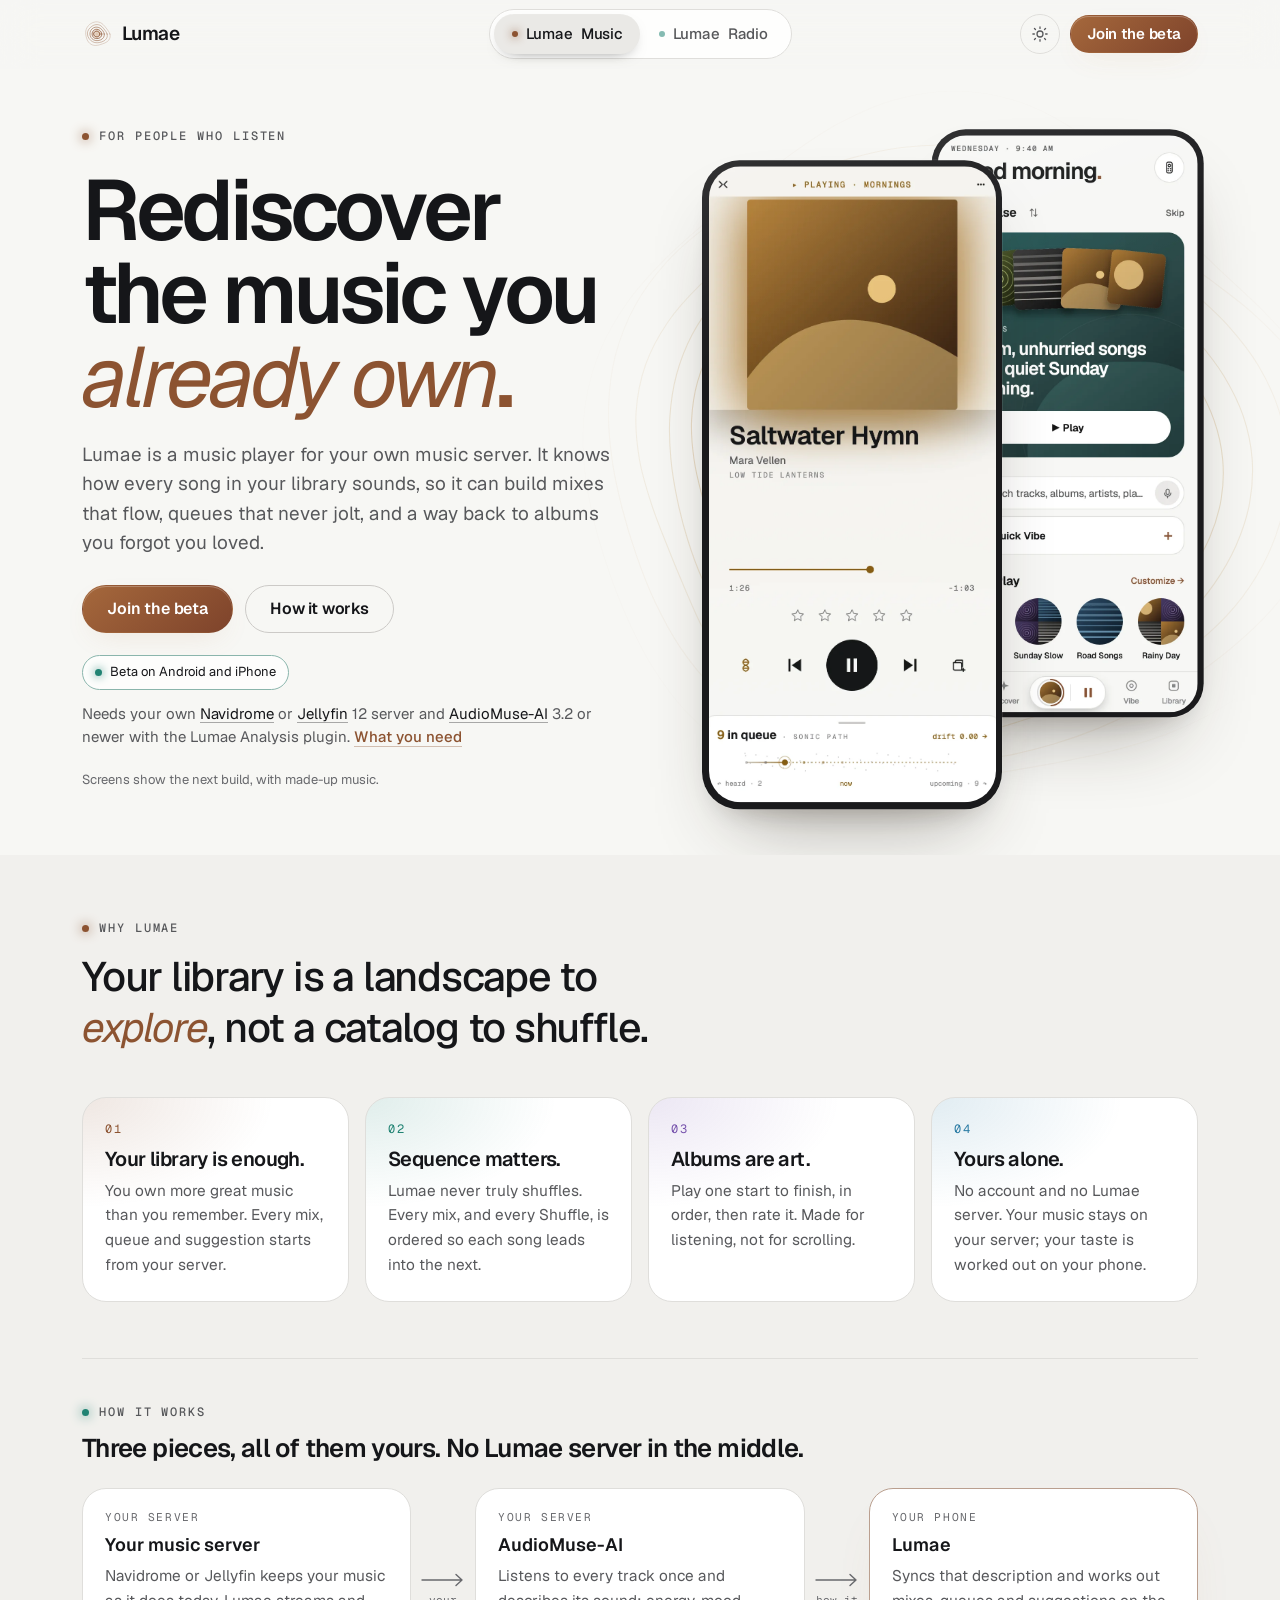
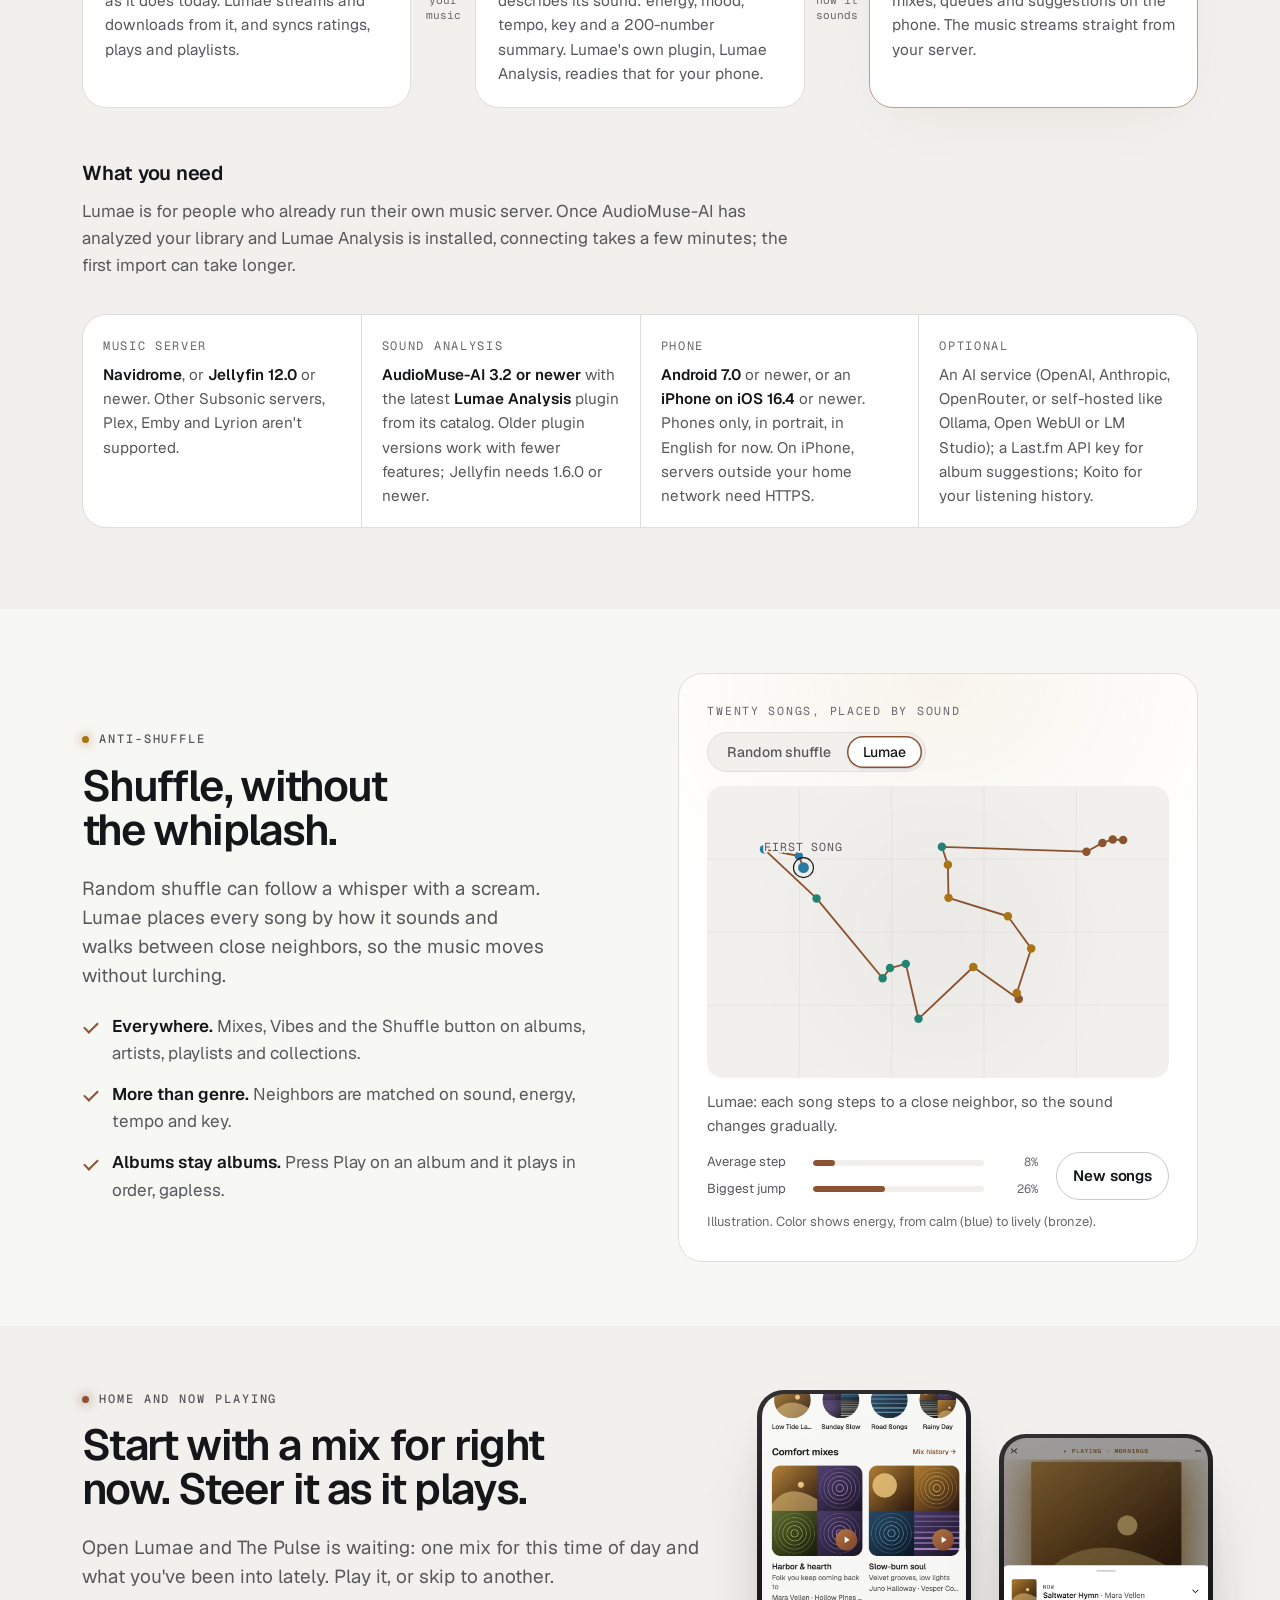
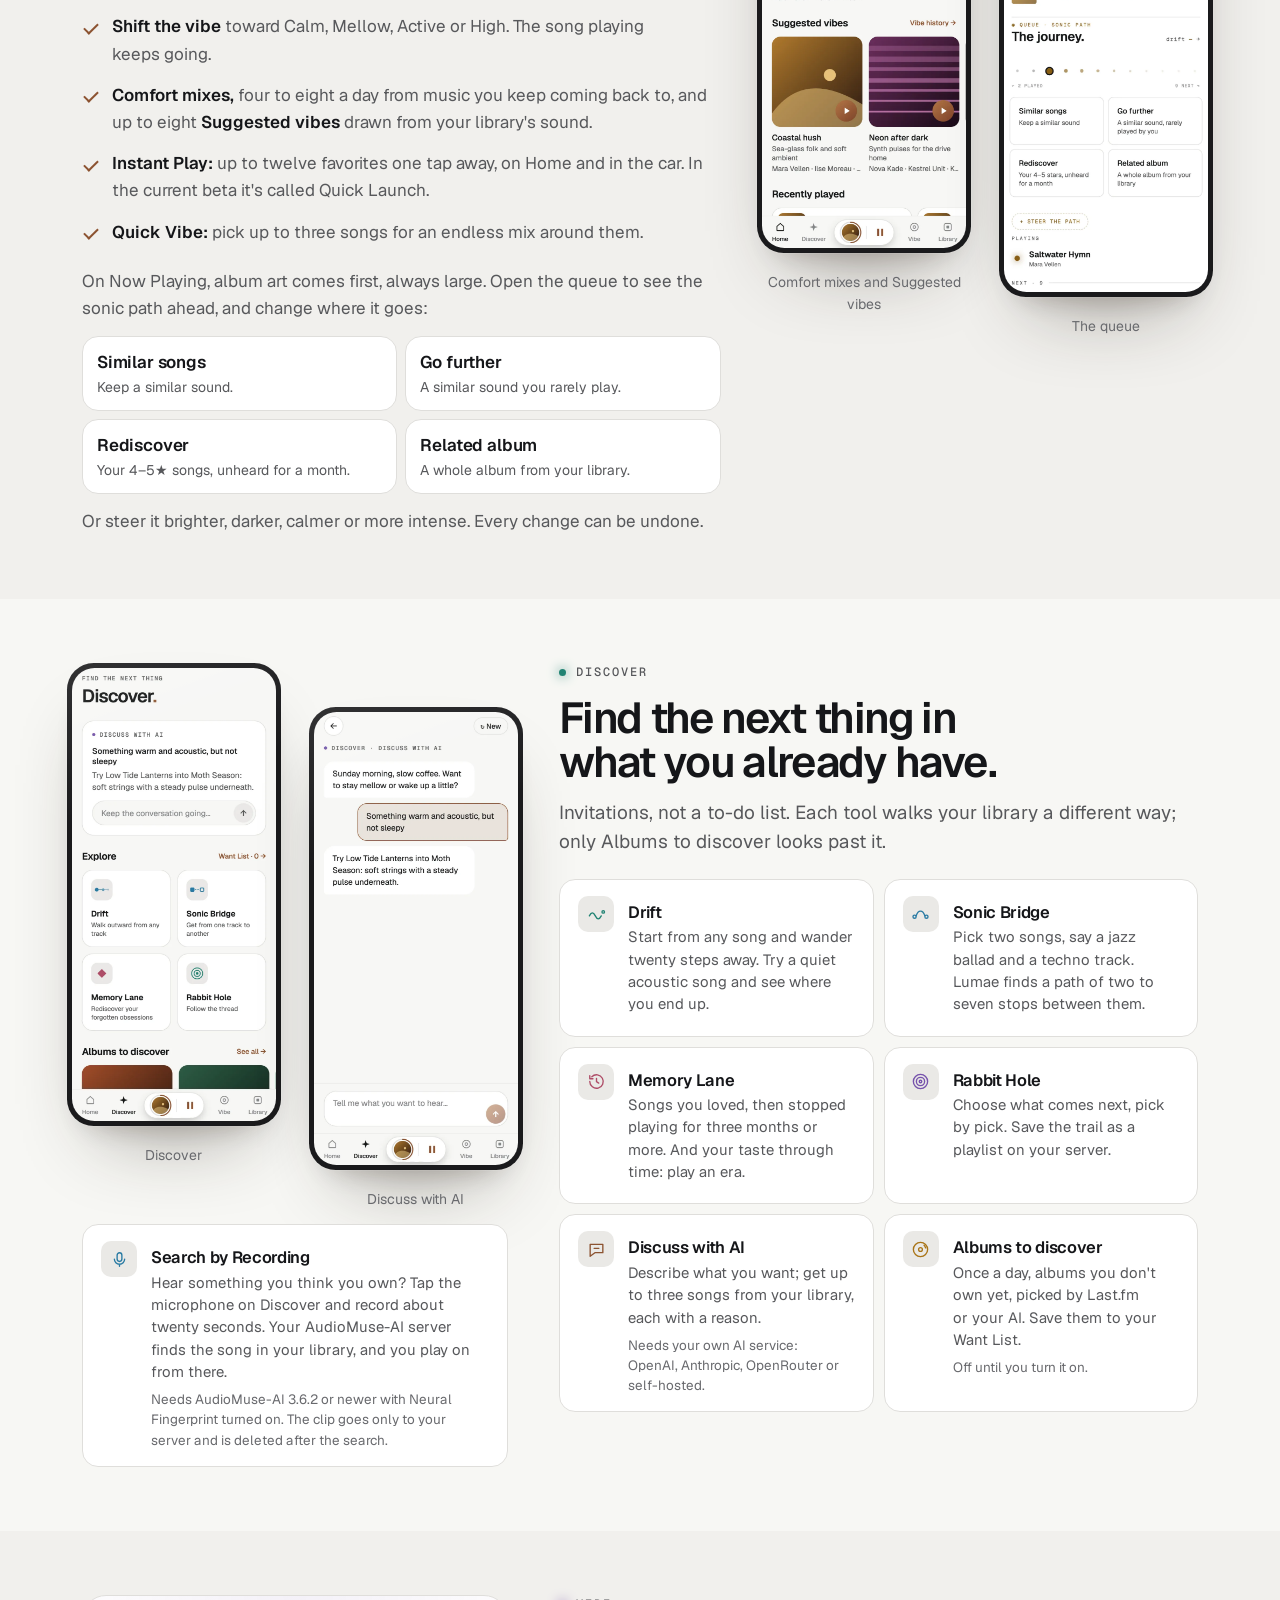
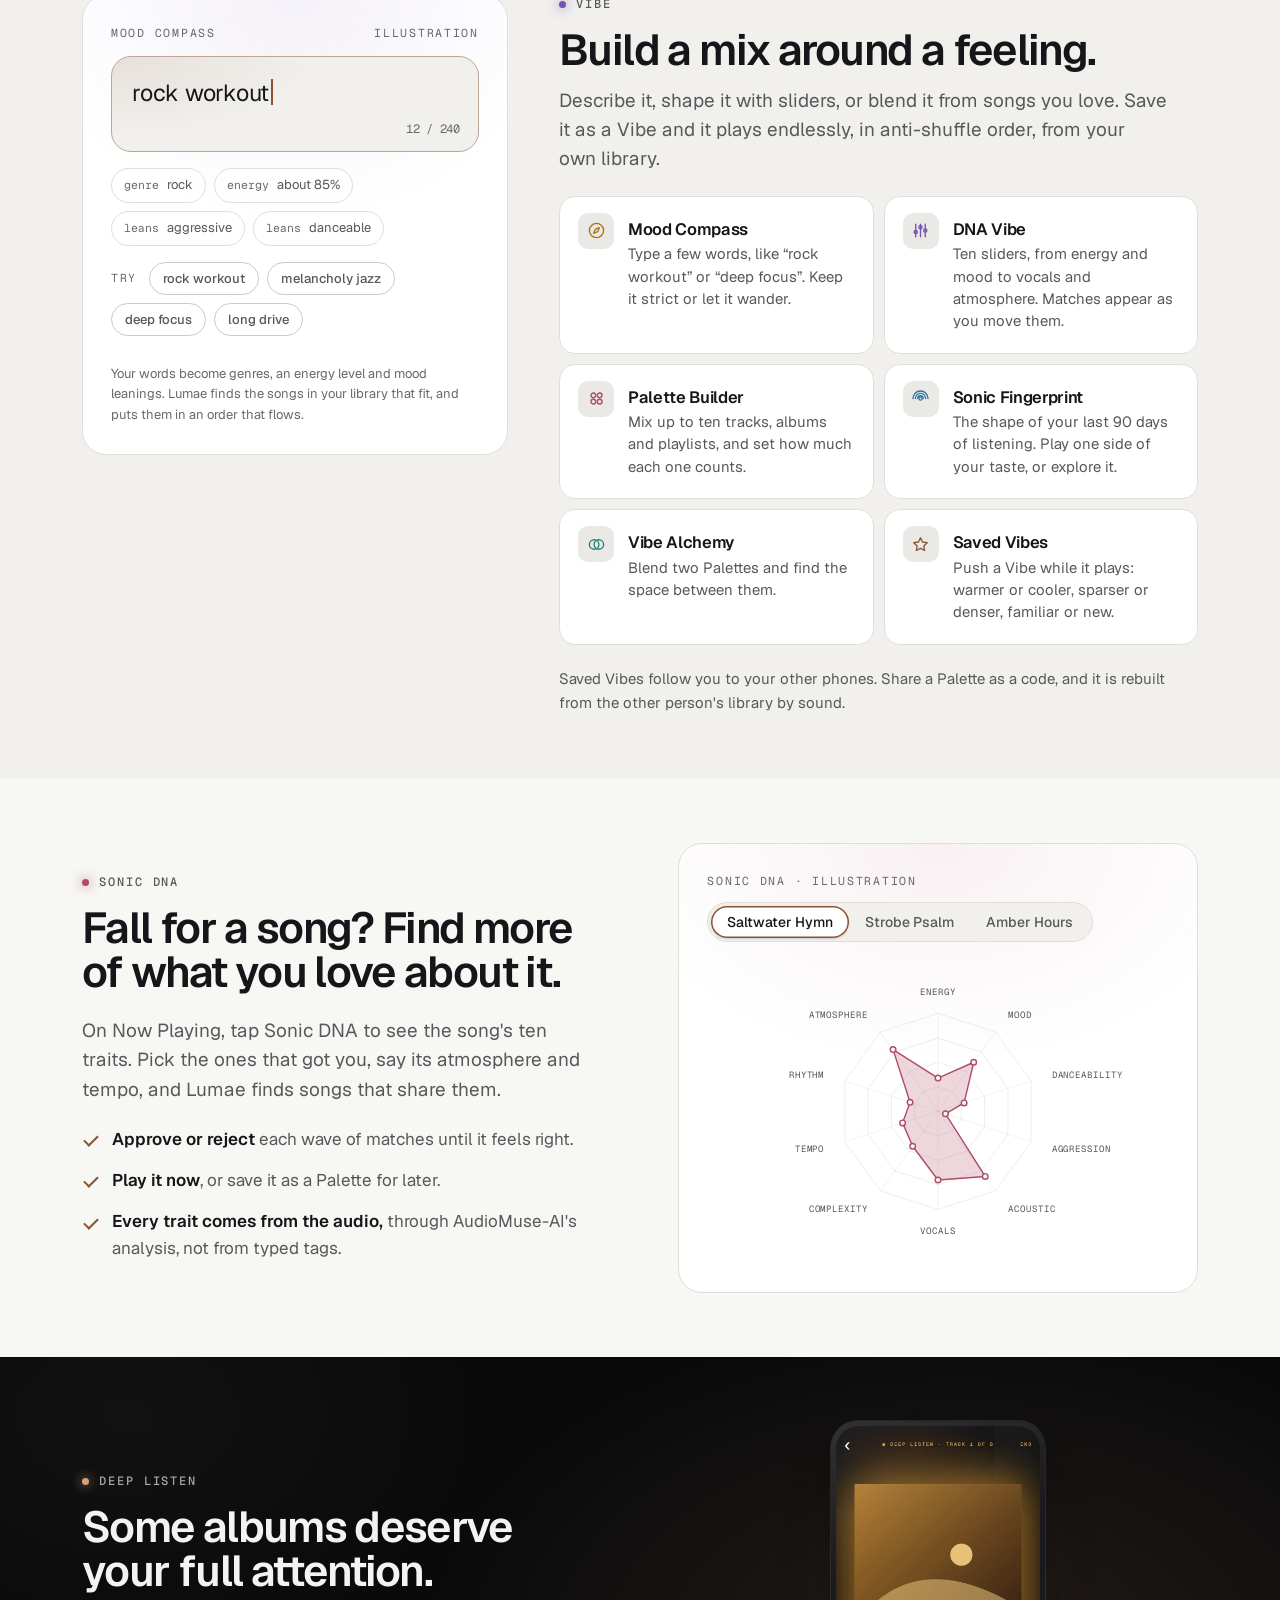
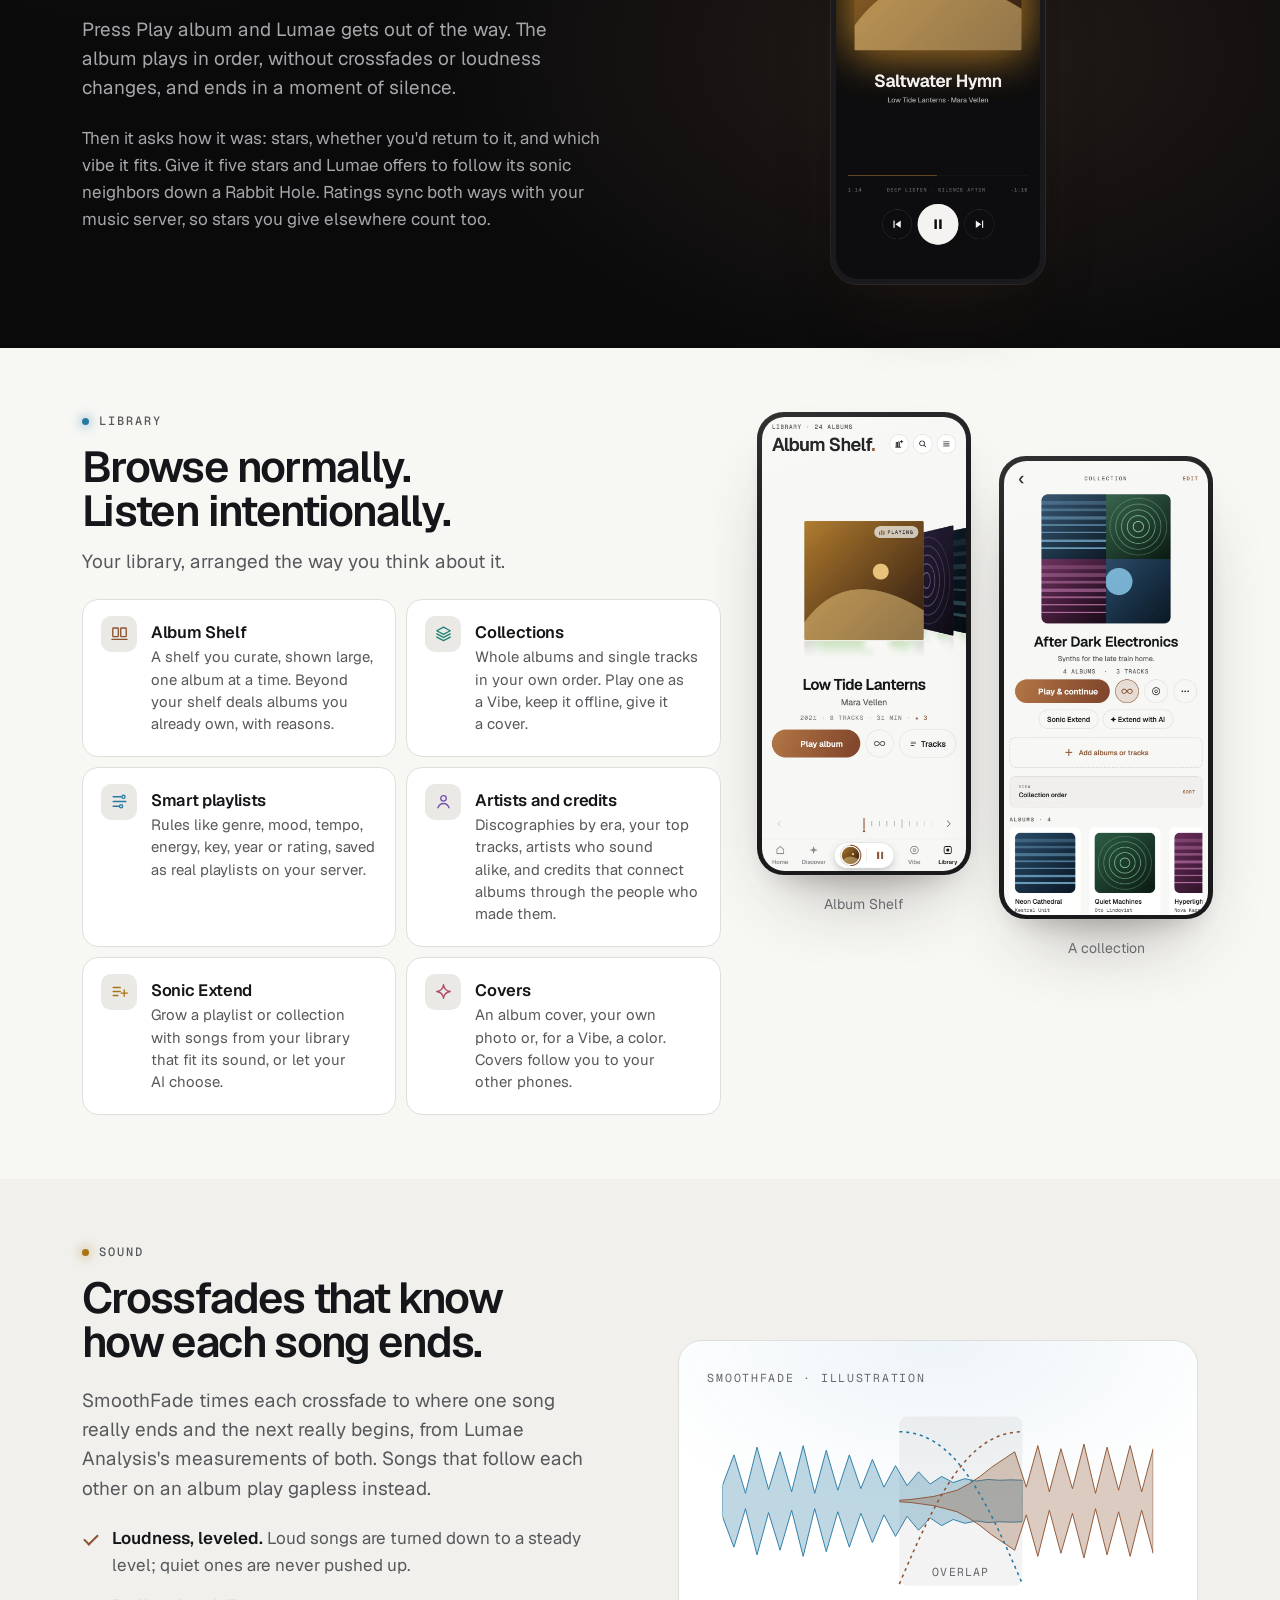
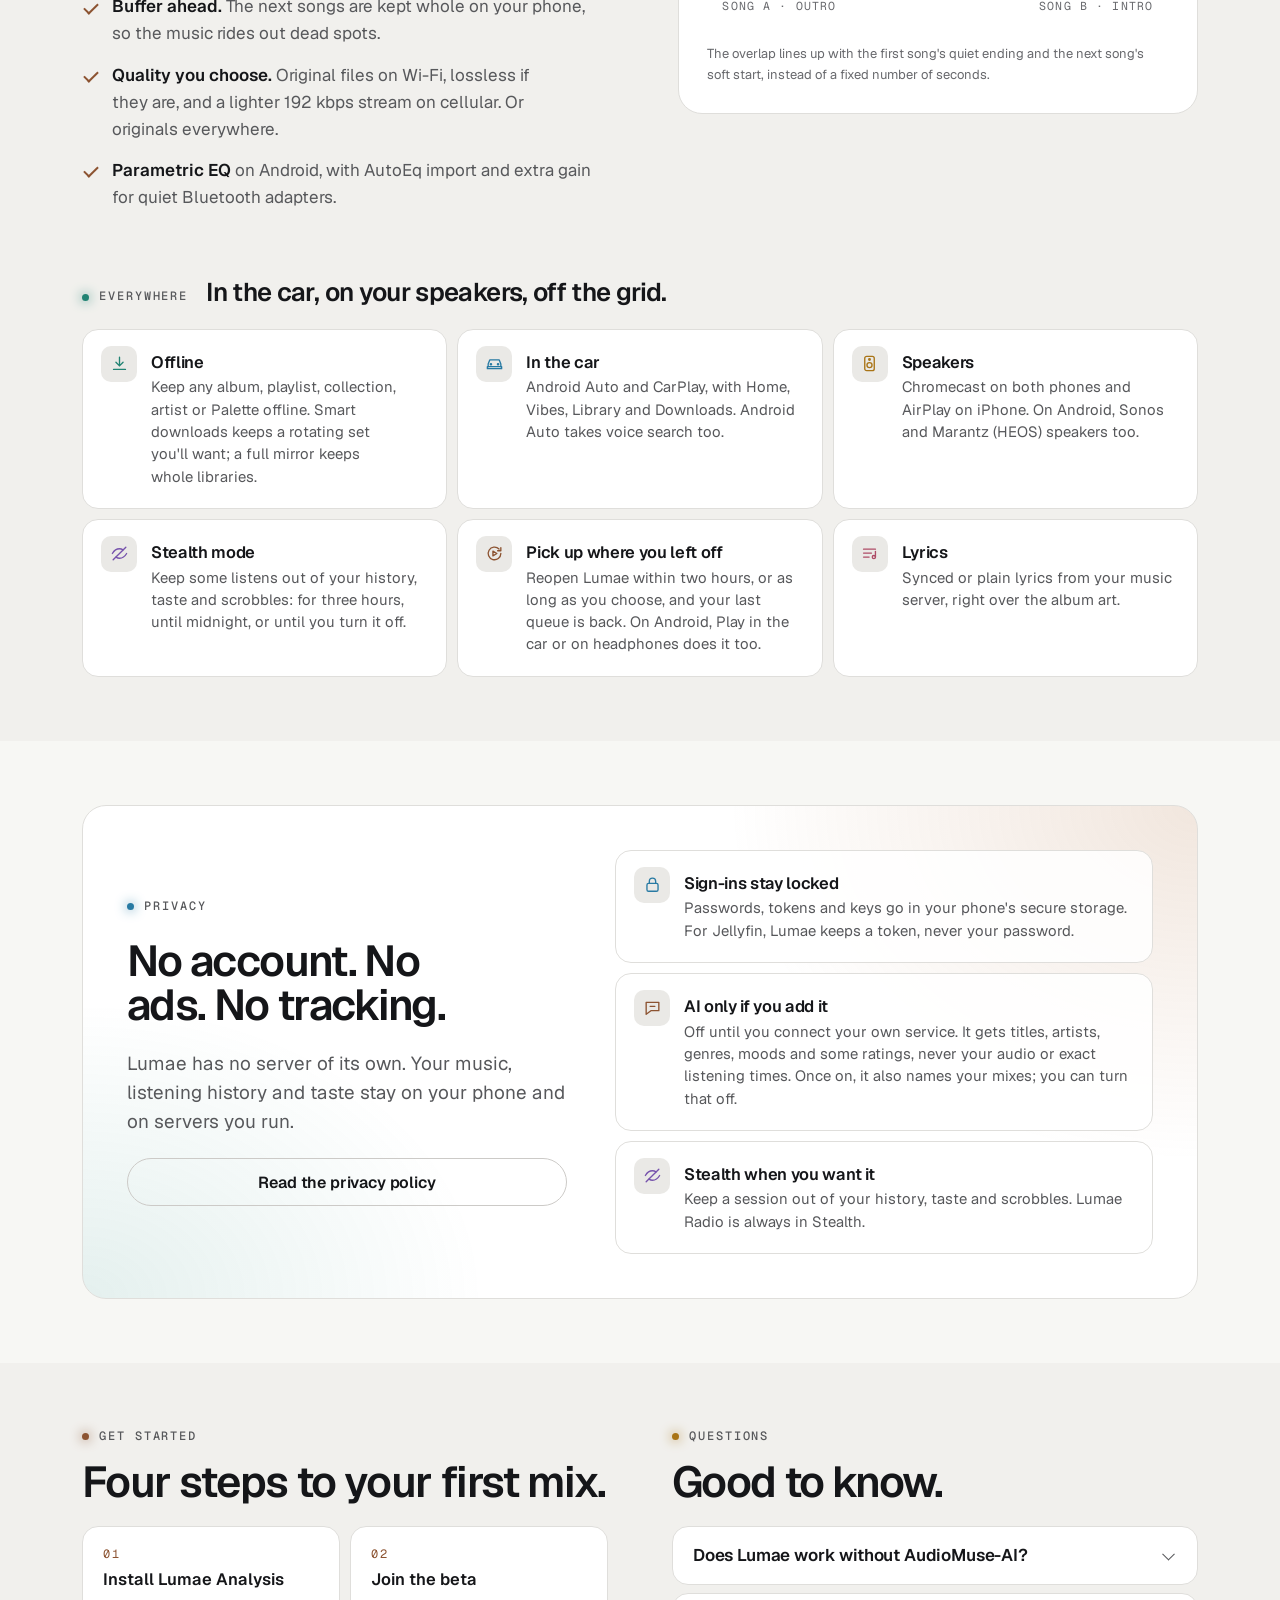
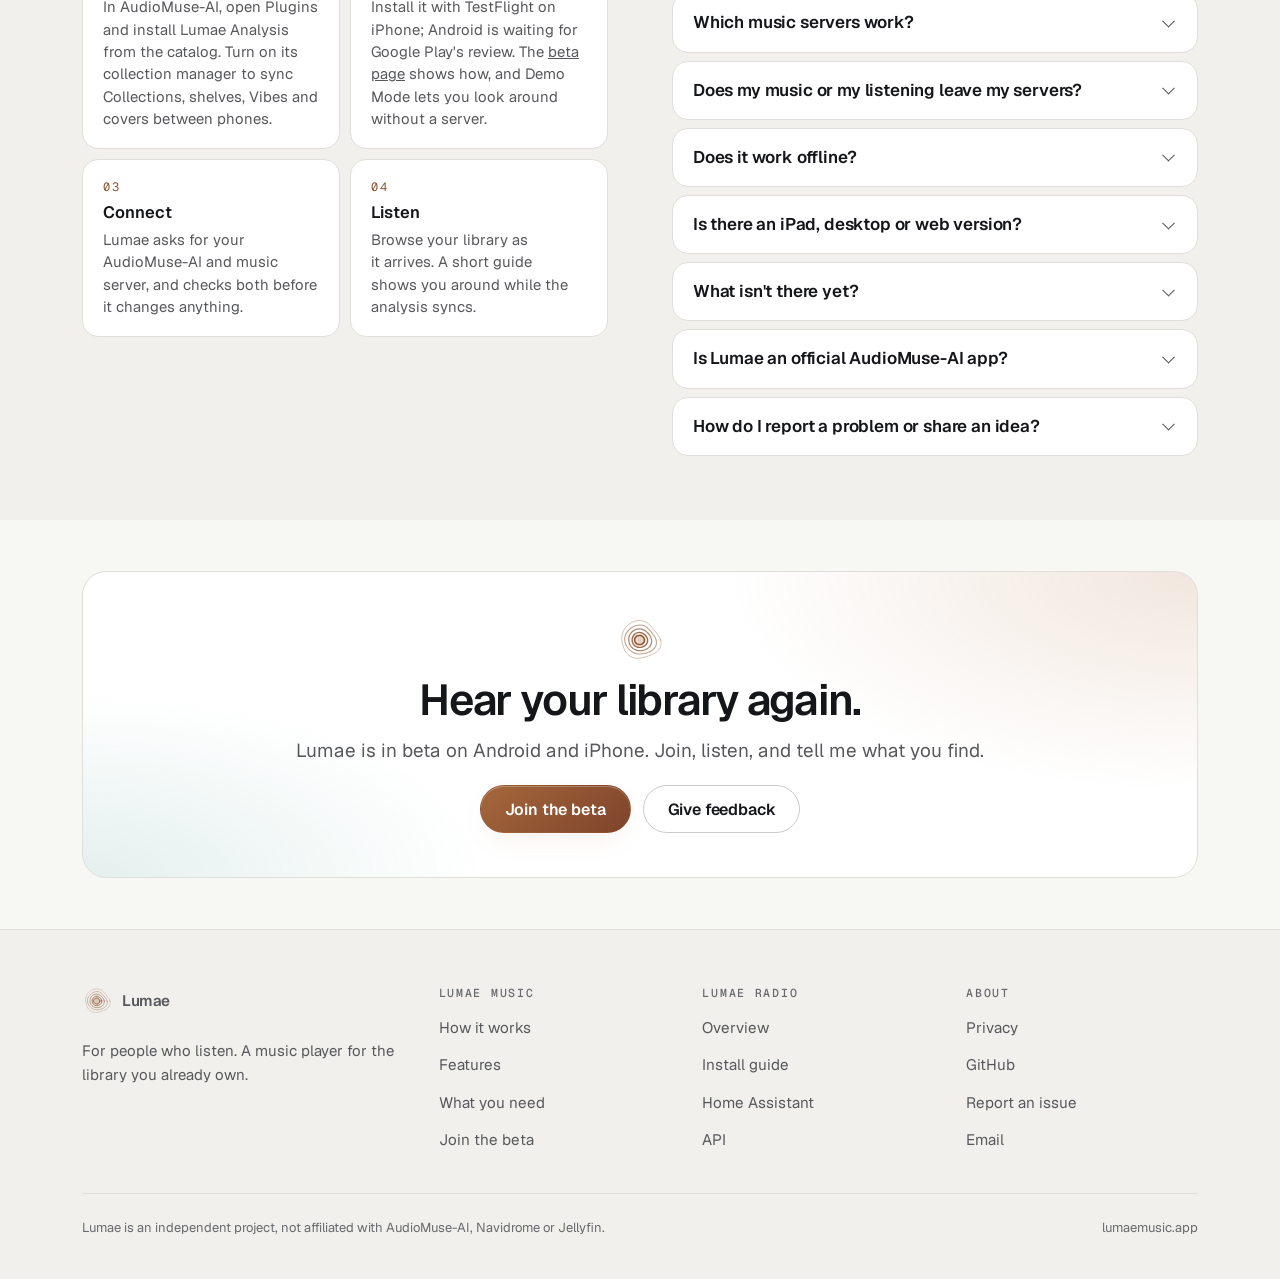
==== docs/index.html @ c05a9355 "Site: Join the beta page — TestFlight on iPhone, Android sign-up while Play reviews Co-Authored-By: " ====
<!doctype html>
<html lang="en" class="no-js">
  <head>
    <meta charset="utf-8" />
    <meta name="viewport" content="width=device-width, initial-scale=1, viewport-fit=cover" />
    <title>Lumae · Rediscover the music you already own</title>
    <meta
      name="description"
      content="Lumae is a music player for Android and iPhone that knows how every song on your own music server sounds. Mixes that flow, queues that never jolt, and albums played the way they were made. No account, no ads, no tracking."
    />
    <link rel="canonical" href="https://lumaemusic.app/" />
    <meta name="color-scheme" content="dark light" />
    <meta name="theme-color" content="#0d0d0f" media="(prefers-color-scheme: dark)" />
    <meta name="theme-color" content="#f7f7f4" media="(prefers-color-scheme: light)" />
    <link rel="icon" href="assets/img/brand/favicon.svg" type="image/svg+xml" />
    <link rel="icon" href="assets/img/brand/favicon-32.png" sizes="32x32" type="image/png" />
    <link rel="apple-touch-icon" href="assets/img/brand/apple-touch-icon.png" />
    <link rel="manifest" href="site.webmanifest" />
    <meta property="og:type" content="website" />
    <meta property="og:site_name" content="Lumae" />
    <meta property="og:title" content="Lumae · Rediscover the music you already own" />
    <meta
      property="og:description"
      content="A music player for your own music server that knows how every song sounds. Mixes that flow, queues that never jolt, albums played whole."
    />
    <meta property="og:url" content="https://lumaemusic.app/" />
    <meta property="og:image" content="https://lumaemusic.app/assets/img/og/og-music.jpg" />
    <meta property="og:image:width" content="1200" />
    <meta property="og:image:height" content="630" />
    <meta property="og:image:alt" content="Lumae on two phones: Home with The Pulse, and Now Playing with large album art." />
    <meta name="twitter:card" content="summary_large_image" />
    <link rel="preload" href="assets/fonts/geist-600.woff2" as="font" type="font/woff2" crossorigin />
    <link rel="preload" href="assets/fonts/geist-400.woff2" as="font" type="font/woff2" crossorigin />
    <link rel="preload" href="assets/fonts/geist-400-italic.woff2" as="font" type="font/woff2" crossorigin />
    <link rel="preload" href="assets/fonts/geist-mono-500.woff2" as="font" type="font/woff2" crossorigin />
    <link rel="stylesheet" href="assets/css/site.css" />
    <script>
      (function () {
        var d = document.documentElement;
        d.className = d.className.replace('no-js', 'js');
        try {
          var t = localStorage.getItem('lumae-site-theme');
          if (t === 'light' || t === 'dark') d.setAttribute('data-theme', t);
        } catch (e) {}
      })();
    </script>
    <script src="assets/js/site.js" defer></script>
  </head>
  <body>
    <svg class="sprite" aria-hidden="true" focusable="false">
      <symbol id="i-moon" viewBox="0 0 24 24"><path d="M20 14.5A8.5 8.5 0 0 1 9.5 4 8.5 8.5 0 1 0 20 14.5Z" /></symbol>
      <symbol id="i-sun" viewBox="0 0 24 24">
        <circle cx="12" cy="12" r="4" />
        <path d="M12 2.5v2M12 19.5v2M4.6 4.6 6 6M18 18l1.4 1.4M2.5 12h2M19.5 12h2M4.6 19.4 6 18M18 6l1.4-1.4" />
      </symbol>
      <symbol id="i-arrow" viewBox="0 0 44 14"><path d="M1 7h40M35 1.5 41 7l-6 5.5" /></symbol>
      <symbol id="i-drift" viewBox="0 0 24 24"><path d="M3 15c2.5-5 5-5 7.5 0s5 5 7.5 0" /><circle cx="20.5" cy="10" r="1.6" /></symbol>
      <symbol id="i-bridge" viewBox="0 0 24 24"><circle cx="4.5" cy="16" r="2" /><circle cx="19.5" cy="16" r="2" /><path d="M6.5 15c2.5-8 8.5-8 11 0" /></symbol>
      <symbol id="i-memory" viewBox="0 0 24 24"><path d="M3.5 12a8.5 8.5 0 1 0 2.6-6.1" /><path d="M3.5 4.5v4h4" /><path d="M12 8v4.2l2.8 1.8" /></symbol>
      <symbol id="i-hole" viewBox="0 0 24 24"><circle cx="12" cy="12" r="9" /><circle cx="12" cy="12" r="5.2" /><circle cx="12" cy="12" r="1.6" /></symbol>
      <symbol id="i-chat" viewBox="0 0 24 24"><path d="M4 5.5h16v10.5H10l-6 4.5Z" /><path d="M9 10.5h6" /></symbol>
      <symbol id="i-disc" viewBox="0 0 24 24"><circle cx="12" cy="12" r="9" /><circle cx="12" cy="12" r="2.4" /><path d="M16.5 6.5a6.5 6.5 0 0 1 1.9 3.4" /></symbol>
      <symbol id="i-compass" viewBox="0 0 24 24"><circle cx="12" cy="12" r="9" /><path d="m15.6 8.4-2.1 5.1-5.1 2.1 2.1-5.1Z" /></symbol>
      <symbol id="i-sliders" viewBox="0 0 24 24"><path d="M6 4v16M12 4v16M18 4v16" /><circle cx="6" cy="14" r="2" /><circle cx="12" cy="8" r="2" /><circle cx="18" cy="12" r="2" /></symbol>
      <symbol id="i-palette" viewBox="0 0 24 24"><circle cx="8" cy="8" r="3" /><circle cx="16" cy="8" r="3" /><circle cx="8" cy="16" r="3" /><circle cx="16" cy="16" r="3" /></symbol>
      <symbol id="i-print" viewBox="0 0 24 24"><circle cx="12" cy="12" r="2" /><path d="M8.5 12a3.5 3.5 0 0 1 7 0M5.5 12a6.5 6.5 0 0 1 13 0M2.5 12a9.5 9.5 0 0 1 19 0" /></symbol>
      <symbol id="i-blend" viewBox="0 0 24 24"><circle cx="9" cy="12" r="6" /><circle cx="15" cy="12" r="6" /></symbol>
      <symbol id="i-star" viewBox="0 0 24 24"><path d="m12 3.5 2.6 5.3 5.9.9-4.3 4.1 1 5.8L12 16.8l-5.2 2.8 1-5.8-4.3-4.1 5.9-.9Z" /></symbol>
      <symbol id="i-shelf" viewBox="0 0 24 24"><rect x="3.5" y="5" width="7" height="11" rx="1" /><rect x="13.5" y="5" width="7" height="11" rx="1" /><path d="M2.5 19.5h19" /></symbol>
      <symbol id="i-stack" viewBox="0 0 24 24"><path d="m12 4 8.5 4.5L12 13 3.5 8.5Z" /><path d="m3.5 12.5 8.5 4.5 8.5-4.5" /><path d="m3.5 16.5 8.5 4.5 8.5-4.5" /></symbol>
      <symbol id="i-rules" viewBox="0 0 24 24"><path d="M4 6h10M4 12h16M4 18h7" /><circle cx="17" cy="6" r="2" /><circle cx="14" cy="18" r="2" /></symbol>
      <symbol id="i-person" viewBox="0 0 24 24"><circle cx="12" cy="8" r="3.5" /><path d="M5 20c1.2-3.6 4-5.5 7-5.5s5.8 1.9 7 5.5" /></symbol>
      <symbol id="i-grow" viewBox="0 0 24 24"><path d="M4 7h9M4 12h9M4 17h6" /><path d="M18 10v8M14 14h8" /></symbol>
      <symbol id="i-offline" viewBox="0 0 24 24"><path d="M12 4v11M7.5 10.5 12 15l4.5-4.5" /><path d="M4.5 19.5h15" /></symbol>
      <symbol id="i-car" viewBox="0 0 24 24"><path d="M4 16v-3.5L6 7.5h12l2 5V16" /><path d="M3 16h18v2.5H3Z" /><circle cx="7.5" cy="13" r=".8" /><circle cx="16.5" cy="13" r=".8" /></symbol>
      <symbol id="i-speaker" viewBox="0 0 24 24"><rect x="6" y="3" width="12" height="18" rx="2.5" /><circle cx="12" cy="14" r="3.2" /><circle cx="12" cy="7" r="1" /></symbol>
      <symbol id="i-stealth" viewBox="0 0 24 24"><path d="M3 12s3.5-6 9-6c1.7 0 3.2.6 4.5 1.4M21 12s-3.5 6-9 6c-1.7 0-3.2-.6-4.5-1.4" /><path d="M4 20 20 4" /></symbol>
      <symbol id="i-resume" viewBox="0 0 24 24"><path d="M20 12a8 8 0 1 1-2.3-5.7" /><path d="M20 4.5v4h-4" /><path d="m10 9 5 3-5 3Z" /></symbol>
      <symbol id="i-lyrics" viewBox="0 0 24 24"><path d="M4.5 6.5h15M4.5 11.5h10M4.5 16.5h7" /><circle cx="17.5" cy="16.5" r="2" /><path d="M19.5 16.5V9.5" /></symbol>
      <symbol id="i-lock" viewBox="0 0 24 24"><rect x="5" y="10.5" width="14" height="10" rx="2" /><path d="M8 10.5V8a4 4 0 0 1 8 0v2.5" /></symbol>
      <symbol id="i-mic" viewBox="0 0 24 24"><rect x="9" y="3.5" width="6" height="11" rx="3" /><path d="M5.5 11.5a6.5 6.5 0 0 0 13 0M12 18v2.5" /></symbol>
      <symbol id="i-spark" viewBox="0 0 24 24"><path d="M12 3.5c.6 4.6 3.9 7.9 8.5 8.5-4.6.6-7.9 3.9-8.5 8.5-.6-4.6-3.9-7.9-8.5-8.5 4.6-.6 7.9-3.9 8.5-8.5Z" /></symbol>
    </svg>

    <a class="skip-link" href="#main">Skip to content</a>

    <!-- site-header:start -->
    <header class="site-header">
      <div class="wrap header-row">
        <a class="brand" href="./">
          <img class="only-dark" src="assets/img/brand/mark.svg" alt="" width="30" height="30" />
            <img class="only-light" src="assets/img/brand/mark-light.svg" alt="" width="30" height="30" />
          <span>Lumae</span>
        </a>
        <nav class="product-tabs" aria-label="Lumae products">
          <a href="./" data-product="music" aria-current="page"><span class="tab-long">Lumae </span>Music</a>
          <a href="radio/" data-product="radio"><span class="tab-long">Lumae </span>Radio</a>
        </nav>
        <div class="header-actions">
          <button class="icon-btn theme-toggle" type="button" aria-label="Switch theme">
            <svg class="icon-moon" aria-hidden="true"><use href="#i-moon" /></svg>
            <svg class="icon-sun" aria-hidden="true"><use href="#i-sun" /></svg>
          </button>
          <a class="btn btn--primary btn--small" href="beta/">Join the beta</a>
        </div>
      </div>
    </header>
    <!-- site-header:end -->

    <main id="main">
      <!-- Hero -->
      <section class="hero" aria-labelledby="hero-title">
        <div class="wrap hero-grid">
          <div class="hero-copy">
            <p class="kicker">For people who listen</p>
            <h1 id="hero-title" class="display">
              Rediscover the music you <span class="flourish">already&nbsp;own</span><span class="dot">.</span>
            </h1>
            <p class="lead">
              Lumae is a music player for your own music server. It knows how every song in your library sounds, so it can
              build mixes that flow, queues that never jolt, and a way back to albums you forgot you loved.
            </p>
            <div class="hero-actions">
              <a class="btn btn--primary" href="beta/">Join the beta</a>
              <a class="btn btn--ghost" href="#how">How it works</a>
            </div>
            <div class="hero-needs">
              <span class="chip chip--status">Beta on Android and iPhone</span>
              <p>
                Needs your own <a href="https://www.navidrome.org">Navidrome</a> or <a href="https://jellyfin.org">Jellyfin</a> 12 server and
                <a href="https://github.com/NeptuneHub/AudioMuse-AI">AudioMuse-AI</a> 3.2 or newer with the Lumae Analysis
                plugin. <a class="text-link" href="#need">What you need</a>
              </p>
            </div>
            <p class="hero-note">Screens show the next build, with made-up music.</p>
          </div>
          <div class="hero-visual">
            <div class="hero-glow" aria-hidden="true"></div>
            <div class="hero-rings" aria-hidden="true">
              <svg viewBox="0 0 1000 1000" focusable="false"><path style="--i:0" d="M550.8 500.0C550.9 503.0 550.7 506.0 550.2 509.0C549.8 511.9 549.0 514.9 548.0 517.7C547.0 520.6 545.8 523.4 544.3 526.0C542.8 528.6 541.1 531.2 539.1 533.6C537.2 535.9 535.0 538.2 532.7 540.2C530.4 542.2 527.9 544.0 525.3 545.7C522.7 547.3 519.9 548.7 517.1 549.9C514.2 551.2 511.3 552.2 508.3 553.0C505.4 553.8 502.3 554.5 499.3 554.9C496.2 555.3 493.1 555.6 490.0 555.7C486.9 555.7 483.8 555.6 480.7 555.2C477.6 554.8 474.5 554.3 471.5 553.5C468.5 552.6 465.6 551.6 462.7 550.3C459.9 549.0 457.2 547.4 454.7 545.7C452.1 544.0 449.7 542.0 447.6 539.9C445.4 537.8 443.4 535.5 441.6 533.1C439.8 530.7 438.2 528.1 436.8 525.5C435.4 522.9 434.2 520.1 433.2 517.4C432.2 514.6 431.3 511.7 430.8 508.8C430.2 505.9 429.8 503.0 429.7 500.0C429.6 497.0 429.8 494.0 430.2 491.1C430.6 488.2 431.4 485.2 432.3 482.4C433.3 479.6 434.6 476.8 436.0 474.2C437.5 471.5 439.3 469.0 441.2 466.7C443.1 464.3 445.2 462.1 447.5 460.0C449.7 458.0 452.2 456.1 454.7 454.3C457.2 452.6 459.9 451.0 462.7 449.7C465.5 448.3 468.4 447.1 471.4 446.2C474.4 445.2 477.5 444.5 480.6 444.0C483.7 443.6 486.9 443.4 490.0 443.4C493.1 443.5 496.3 443.8 499.4 444.4C502.4 445.0 505.5 445.8 508.4 446.8C511.3 447.8 514.1 449.1 516.8 450.5C519.5 451.9 522.1 453.5 524.6 455.2C527.1 456.9 529.5 458.8 531.7 460.8C533.9 462.8 536.0 465.0 537.9 467.3C539.8 469.6 541.6 472.0 543.2 474.5C544.7 477.1 546.1 479.8 547.2 482.5C548.3 485.3 549.2 488.2 549.8 491.1C550.4 494.0 550.8 497.0 550.8 500.0Z" stroke-opacity="0.900" /><path style="--i:1" d="M576.2 500.0C576.2 504.1 575.7 508.4 575.0 512.4C574.2 516.5 572.9 520.5 571.4 524.4C569.9 528.3 568.1 532.1 566.0 535.6C563.8 539.2 561.4 542.7 558.8 545.9C556.1 549.1 553.2 552.2 550.0 555.0C546.9 557.8 543.5 560.4 539.9 562.6C536.4 564.8 532.5 566.8 528.7 568.5C524.8 570.1 520.7 571.5 516.6 572.5C512.5 573.6 508.3 574.3 504.1 574.8C500.0 575.3 495.7 575.5 491.5 575.5C487.3 575.5 483.1 575.3 478.9 574.9C474.7 574.4 470.5 573.7 466.4 572.7C462.3 571.7 458.1 570.5 454.2 568.9C450.2 567.3 446.3 565.4 442.7 563.2C439.1 561.0 435.6 558.4 432.5 555.5C429.3 552.7 426.5 549.5 423.9 546.2C421.4 542.9 419.2 539.3 417.2 535.6C415.3 531.9 413.7 528.1 412.4 524.2C411.1 520.3 410.1 516.2 409.4 512.2C408.8 508.2 408.3 504.1 408.3 500.0C408.2 495.9 408.5 491.8 409.2 487.7C409.8 483.7 410.8 479.6 412.2 475.8C413.6 471.9 415.4 468.1 417.5 464.5C419.6 461.0 422.1 457.6 424.8 454.4C427.5 451.3 430.5 448.3 433.6 445.6C436.8 442.8 440.1 440.3 443.6 438.0C447.1 435.6 450.7 433.5 454.5 431.6C458.2 429.7 462.1 428.0 466.2 426.6C470.2 425.2 474.4 424.0 478.6 423.3C482.8 422.5 487.2 422.1 491.5 422.0C495.9 422.0 500.3 422.4 504.5 423.2C508.7 423.9 512.9 425.2 516.9 426.6C520.9 428.1 524.8 429.9 528.4 431.9C532.1 433.9 535.6 436.2 539.0 438.6C542.4 441.0 545.6 443.6 548.6 446.3C551.7 449.1 554.6 452.0 557.4 455.0C560.1 458.1 562.7 461.4 565.0 464.8C567.3 468.3 569.4 471.9 571.0 475.7C572.6 479.5 574.0 483.6 574.9 487.6C575.7 491.6 576.2 495.9 576.2 500.0Z" stroke-opacity="0.842" /><path style="--i:2" d="M605.3 500.0C605.4 505.5 605.0 511.1 604.1 516.5C603.2 522.0 601.7 527.4 599.9 532.6C598.0 537.8 595.6 543.0 592.9 547.8C590.1 552.6 586.9 557.3 583.3 561.6C579.7 565.9 575.7 570.0 571.4 573.6C567.1 577.2 562.4 580.5 557.5 583.4C552.7 586.2 547.5 588.7 542.3 590.8C537.1 592.9 531.7 594.5 526.2 595.9C520.8 597.3 515.3 598.4 509.8 599.2C504.3 600.0 498.7 600.5 493.1 600.7C487.5 600.9 481.8 600.9 476.2 600.4C470.5 600.0 464.8 599.3 459.2 598.0C453.6 596.8 448.0 595.1 442.7 592.9C437.4 590.8 432.2 588.1 427.4 585.0C422.6 581.9 418.1 578.2 414.0 574.3C410.0 570.4 406.3 566.0 403.1 561.5C399.9 556.9 397.1 552.1 394.6 547.2C392.2 542.2 390.2 537.1 388.5 531.9C386.8 526.8 385.5 521.5 384.6 516.2C383.7 510.8 383.1 505.4 383.0 500.0C383.0 494.6 383.3 489.1 384.2 483.8C385.0 478.4 386.4 473.1 388.2 468.0C390.0 462.9 392.4 457.8 395.1 453.1C397.8 448.3 401.0 443.8 404.5 439.5C408.0 435.2 411.8 431.2 415.8 427.4C419.9 423.6 424.2 420.1 428.8 416.8C433.3 413.6 438.1 410.5 443.1 407.9C448.1 405.2 453.4 402.8 458.8 400.9C464.2 399.0 469.9 397.5 475.6 396.5C481.4 395.6 487.3 395.1 493.1 395.3C498.9 395.4 504.8 396.1 510.4 397.3C516.0 398.4 521.6 400.2 526.9 402.2C532.2 404.3 537.2 406.8 542.1 409.5C547.0 412.2 551.6 415.3 556.1 418.5C560.5 421.7 564.8 425.1 568.9 428.8C572.9 432.4 576.8 436.2 580.4 440.3C584.0 444.4 587.5 448.8 590.4 453.4C593.4 458.0 596.1 462.8 598.3 467.9C600.4 472.9 602.2 478.2 603.3 483.6C604.5 488.9 605.2 494.5 605.3 500.0Z" stroke-opacity="0.785" /><path style="--i:3" d="M639.9 500.0C640.1 507.1 639.4 514.4 638.0 521.4C636.6 528.3 634.4 535.3 631.7 541.9C629.0 548.5 625.5 554.9 621.7 560.9C617.9 566.9 613.4 572.6 608.7 577.9C604.0 583.2 598.8 588.2 593.3 592.7C587.8 597.2 581.8 601.3 575.7 604.9C569.6 608.6 563.2 611.7 556.6 614.4C550.1 617.1 543.3 619.3 536.5 621.1C529.7 622.9 522.7 624.3 515.7 625.3C508.8 626.4 501.7 627.1 494.6 627.4C487.5 627.7 480.3 627.8 473.2 627.3C466.0 626.8 458.7 626.0 451.6 624.6C444.4 623.1 437.2 621.1 430.4 618.4C423.7 615.7 417.0 612.3 410.9 608.3C404.8 604.3 399.1 599.6 394.1 594.5C389.0 589.4 384.6 583.7 380.7 577.8C376.8 572.0 373.5 565.7 370.6 559.4C367.7 553.1 365.4 546.6 363.4 540.1C361.3 533.6 359.6 527.0 358.3 520.3C357.0 513.6 356.0 506.8 355.5 500.0C355.0 493.2 354.9 486.2 355.5 479.3C356.1 472.4 357.3 465.4 359.3 458.7C361.3 452.0 364.1 445.3 367.5 439.1C370.8 432.9 375.1 426.9 379.7 421.5C384.3 416.1 389.6 411.0 395.1 406.4C400.6 401.8 406.5 397.7 412.6 393.9C418.7 390.1 425.0 386.7 431.5 383.6C438.0 380.6 444.7 377.8 451.6 375.6C458.5 373.4 465.6 371.5 472.8 370.3C479.9 369.1 487.3 368.4 494.6 368.4C501.9 368.5 509.3 369.2 516.4 370.6C523.5 372.0 530.6 374.2 537.2 376.8C543.9 379.4 550.3 382.6 556.4 386.1C562.5 389.6 568.2 393.5 573.8 397.6C579.4 401.6 584.7 406.0 589.8 410.5C595.0 415.0 600.1 419.7 604.8 424.7C609.6 429.8 614.2 435.1 618.4 440.7C622.5 446.4 626.4 452.5 629.5 458.8C632.6 465.1 635.3 471.9 637.0 478.8C638.8 485.7 639.8 492.9 639.9 500.0Z" stroke-opacity="0.727" /><path style="--i:4" d="M671.7 500.0C672.2 508.6 671.7 517.4 670.4 525.9C669.1 534.5 666.9 543.1 664.1 551.3C661.3 559.5 657.6 567.6 653.3 575.3C649.1 582.9 644.0 590.4 638.4 597.2C632.8 604.0 626.5 610.4 619.6 616.1C612.8 621.8 605.3 626.9 597.6 631.2C589.8 635.6 581.5 639.1 573.2 642.1C564.9 645.1 556.3 647.4 547.7 649.2C539.2 651.1 530.6 652.3 522.0 653.2C513.4 654.2 504.8 654.7 496.2 654.9C487.5 655.1 478.8 655.1 470.1 654.4C461.4 653.8 452.6 652.8 444.0 651.0C435.4 649.1 426.6 646.7 418.4 643.4C410.2 640.1 402.2 635.9 394.8 631.1C387.5 626.2 380.7 620.5 374.5 614.3C368.4 608.2 363.0 601.3 358.1 594.3C353.2 587.3 349.0 579.8 345.1 572.3C341.3 564.8 338.0 557.1 335.1 549.2C332.1 541.3 329.5 533.3 327.6 525.1C325.6 516.9 324.0 508.5 323.4 500.0C322.7 491.5 322.7 482.8 323.7 474.3C324.8 465.9 326.8 457.2 329.7 449.2C332.7 441.1 336.7 433.2 341.4 425.9C346.0 418.6 351.7 411.7 357.5 405.3C363.4 399.0 369.9 393.1 376.6 387.6C383.2 382.0 390.1 376.9 397.2 372.0C404.3 367.0 411.6 362.3 419.2 358.0C426.8 353.7 434.7 349.6 443.0 346.2C451.3 342.9 460.0 339.9 468.9 338.0C477.7 336.2 487.1 335.1 496.2 335.1C505.2 335.2 514.6 336.3 523.4 338.4C532.2 340.4 540.8 343.7 548.9 347.4C557.0 351.0 564.6 355.7 571.8 360.4C579.1 365.1 585.8 370.3 592.3 375.6C598.8 380.9 605.0 386.3 611.1 392.0C617.2 397.6 623.1 403.3 628.8 409.4C634.4 415.5 640.0 421.9 645.0 428.7C649.9 435.6 654.7 442.8 658.4 450.4C662.2 458.1 665.5 466.2 667.7 474.5C669.9 482.7 671.3 491.4 671.7 500.0Z" stroke-opacity="0.669" /><path style="--i:5" d="M711.4 500.0C712.1 510.4 711.4 521.2 709.5 531.5C707.6 541.8 704.2 552.2 700.1 561.8C695.9 571.5 690.4 580.8 684.4 589.4C678.4 598.1 671.4 606.2 664.1 613.6C656.8 621.1 648.7 628.0 640.5 634.2C632.2 640.4 623.4 646.1 614.5 651.1C605.5 656.1 596.2 660.5 586.8 664.4C577.4 668.2 567.7 671.4 557.9 674.2C548.1 676.9 538.2 679.1 528.1 680.8C518.1 682.5 508.0 683.7 497.7 684.4C487.4 685.1 477.0 685.3 466.6 684.8C456.1 684.3 445.4 683.3 435.0 681.3C424.6 679.3 414.0 676.5 404.1 672.7C394.1 668.9 384.2 664.1 375.3 658.4C366.3 652.7 357.8 645.8 350.4 638.5C342.9 631.1 336.3 622.7 330.6 614.1C324.8 605.6 320.1 596.3 315.9 587.1C311.7 577.9 308.3 568.3 305.4 558.7C302.5 549.2 300.1 539.5 298.3 529.7C296.4 519.9 294.9 510.0 294.3 500.0C293.7 490.0 293.5 479.8 294.5 469.8C295.5 459.7 297.3 449.4 300.3 439.7C303.3 430.0 307.4 420.3 312.5 411.3C317.6 402.4 324.0 393.8 330.9 386.1C337.8 378.3 345.7 371.3 353.9 364.8C362.0 358.3 370.8 352.6 379.7 347.3C388.5 341.9 397.7 337.2 407.0 332.7C416.4 328.3 425.9 324.2 435.7 320.8C445.6 317.3 455.7 314.2 466.0 312.0C476.3 309.9 487.1 308.2 497.7 307.9C508.3 307.5 519.3 308.1 529.7 309.9C540.2 311.6 550.7 314.6 560.5 318.4C570.2 322.2 579.7 327.2 588.5 332.5C597.3 337.9 605.5 344.1 613.3 350.4C621.2 356.7 628.5 363.4 635.7 370.3C642.9 377.1 649.8 384.1 656.5 391.5C663.3 398.9 669.9 406.5 676.0 414.6C682.1 422.7 688.1 431.3 693.1 440.3C698.0 449.4 702.5 459.1 705.5 469.1C708.6 479.0 710.7 489.6 711.4 500.0Z" stroke-opacity="0.612" /><path style="--i:6" d="M751.1 500.0C751.3 512.2 749.5 524.9 746.6 536.8C743.6 548.7 738.8 560.5 733.4 571.5C728.0 582.5 721.2 593.0 714.0 602.9C706.9 612.8 698.9 622.0 690.6 630.7C682.3 639.4 673.5 647.6 664.2 655.1C655.0 662.6 645.2 669.6 635.1 675.8C625.0 682.0 614.3 687.5 603.4 692.2C592.5 697.0 581.2 700.9 569.8 704.0C558.3 707.2 546.6 709.6 534.8 711.3C523.1 713.1 511.2 714.1 499.2 714.5C487.3 715.0 475.2 714.8 463.2 713.9C451.1 713.0 438.9 711.6 427.0 709.1C415.0 706.6 402.9 703.4 391.4 699.0C379.9 694.6 368.4 689.2 358.0 682.8C347.5 676.3 337.5 668.7 328.6 660.4C319.6 652.2 311.5 642.8 304.3 633.1C297.2 623.4 291.0 613.0 285.5 602.4C280.0 591.8 275.3 580.8 271.4 569.6C267.4 558.4 264.1 547.0 261.7 535.4C259.3 523.8 257.5 511.9 257.0 500.0C256.6 488.1 257.0 476.0 258.9 464.2C260.9 452.5 264.1 440.6 268.6 429.6C273.2 418.5 279.3 407.8 286.1 397.9C293.0 388.1 301.3 379.0 309.7 370.6C318.1 362.1 327.5 354.5 336.7 347.2C346.0 339.9 355.6 333.3 365.3 326.7C375.0 320.1 384.7 313.7 395.0 307.7C405.3 301.7 415.7 295.6 426.9 290.6C438.0 285.6 449.7 280.7 461.8 277.6C473.8 274.4 486.7 272.1 499.2 271.7C511.8 271.3 524.9 272.5 537.1 275.2C549.4 277.8 561.5 282.4 572.6 287.6C583.8 292.8 594.3 299.7 604.1 306.5C614.0 313.3 623.0 320.9 631.9 328.4C640.8 335.8 649.2 343.3 657.8 351.0C666.3 358.6 674.9 366.1 683.3 374.3C691.7 382.4 700.5 390.7 708.3 399.9C716.1 409.1 724.0 418.9 730.2 429.5C736.4 440.0 741.9 451.6 745.4 463.4C748.9 475.1 750.9 487.8 751.1 500.0Z" stroke-opacity="0.554" /><path style="--i:7" d="M784.4 500.0C785.9 513.8 785.9 528.3 784.2 542.2C782.4 556.1 778.9 570.2 774.0 583.5C769.2 596.7 762.5 609.7 754.8 621.7C747.2 633.6 737.9 645.0 728.0 655.2C718.1 665.4 706.9 674.7 695.4 683.0C683.9 691.2 671.5 698.4 659.0 704.7C646.5 711.0 633.4 716.2 620.4 720.7C607.4 725.3 594.2 729.0 581.0 732.2C567.8 735.3 554.6 737.9 541.2 739.9C527.8 741.9 514.4 743.5 500.8 744.3C487.2 745.0 473.3 745.4 459.6 744.6C445.8 743.7 431.7 742.2 418.1 739.3C404.4 736.4 390.6 732.4 377.7 727.0C364.8 721.7 352.1 715.0 340.5 707.4C328.8 699.8 317.9 690.8 308.0 681.2C298.1 671.7 289.1 661.1 280.9 650.2C272.7 639.3 265.5 627.7 259.0 615.8C252.4 604.0 246.6 591.7 241.7 579.1C236.8 566.6 232.5 553.6 229.5 540.4C226.5 527.2 224.2 513.5 223.7 500.0C223.1 486.5 223.7 472.5 226.0 459.1C228.3 445.7 232.2 432.2 237.4 419.6C242.6 406.9 249.6 394.7 257.2 383.3C264.8 372.0 273.9 361.4 283.1 351.4C292.4 341.3 302.5 332.1 312.7 323.2C323.0 314.3 333.6 306.0 344.6 297.9C355.6 289.9 366.9 282.1 378.8 275.0C390.7 267.9 403.2 261.0 416.2 255.5C429.3 249.9 443.2 245.0 457.3 241.9C471.4 238.9 486.3 237.1 500.8 237.3C515.2 237.4 530.1 239.4 544.1 242.8C558.0 246.3 571.8 251.7 584.5 257.9C597.2 264.0 609.1 271.7 620.3 279.5C631.5 287.3 641.7 296.0 651.8 304.6C661.8 313.2 671.1 322.1 680.5 331.1C689.8 340.1 698.9 349.0 707.9 358.6C716.8 368.1 725.7 377.8 734.0 388.3C742.2 398.8 750.4 409.9 757.2 421.7C764.0 433.5 770.3 446.1 774.8 459.2C779.4 472.2 782.8 486.2 784.4 500.0Z" stroke-opacity="0.496" /><path style="--i:8" d="M827.3 500.0C828.1 515.8 826.8 532.2 824.1 547.9C821.3 563.6 816.7 579.3 810.9 594.3C805.2 609.2 797.9 623.9 789.5 637.6C781.1 651.3 771.4 664.5 760.6 676.4C749.8 688.3 737.6 699.4 724.7 709.0C711.7 718.6 697.4 726.9 683.0 733.7C668.5 740.6 653.1 745.8 638.0 750.3C622.8 754.7 607.4 757.5 592.3 760.2C577.1 762.9 562.2 764.7 547.2 766.5C532.2 768.4 517.5 770.1 502.3 771.4C487.1 772.7 471.8 774.2 456.1 774.3C440.4 774.5 424.1 774.4 408.2 772.2C392.3 770.0 375.8 766.7 360.8 761.1C345.7 755.6 330.7 747.9 317.7 738.8C304.7 729.7 292.9 718.2 282.8 706.3C272.7 694.5 264.4 680.9 256.9 667.6C249.5 654.3 243.7 640.3 237.9 626.6C232.1 613.0 227.2 599.4 222.2 585.6C217.2 571.8 212.1 558.1 207.8 543.8C203.5 529.6 198.9 515.0 196.2 500.0C193.5 485.0 191.2 469.2 191.5 453.7C191.8 438.2 193.8 422.1 198.1 407.1C202.3 392.0 209.1 377.0 217.2 363.4C225.3 349.8 235.8 337.1 246.7 325.5C257.7 313.8 270.2 303.4 282.6 293.5C295.1 283.6 308.2 274.7 321.5 266.0C334.7 257.4 348.2 249.2 362.3 241.7C376.4 234.3 390.9 227.0 406.0 221.4C421.2 215.8 437.1 210.9 453.2 208.3C469.2 205.7 486.1 204.7 502.3 205.9C518.5 207.2 535.0 210.8 550.2 215.8C565.4 220.7 580.1 228.2 593.7 235.7C607.2 243.3 619.6 252.5 631.8 261.2C643.9 269.9 654.9 279.0 666.3 287.8C677.8 296.6 688.8 305.0 700.3 313.9C711.8 322.7 723.7 331.2 735.2 340.9C746.7 350.6 758.8 360.6 769.4 372.1C780.0 383.5 790.5 396.0 798.8 409.4C807.0 422.9 814.1 437.8 818.9 452.9C823.6 468.0 826.4 484.2 827.3 500.0Z" stroke-opacity="0.438" /><path style="--i:9" d="M866.4 500.0C868.1 517.7 867.4 536.1 864.4 553.7C861.5 571.3 856.0 588.9 848.9 605.4C841.8 621.8 832.3 637.7 821.8 652.3C811.4 666.9 799.0 680.5 786.2 692.8C773.4 705.2 759.2 716.4 744.8 726.5C730.5 736.7 715.3 745.6 700.0 753.8C684.7 761.9 669.0 769.0 653.1 775.4C637.2 781.8 621.2 787.3 604.8 792.2C588.5 797.0 572.0 801.3 555.2 804.7C538.3 808.1 521.2 810.9 503.8 812.5C486.5 814.1 468.6 815.0 450.9 814.2C433.2 813.4 415.0 811.5 397.5 807.6C380.1 803.7 362.4 798.2 346.1 790.9C329.9 783.6 314.1 774.3 299.9 763.9C285.8 753.4 272.8 741.0 261.2 728.1C249.7 715.2 239.7 700.9 230.7 686.6C221.6 672.3 214.0 657.2 206.9 642.2C199.7 627.2 193.5 612.0 187.7 596.6C181.9 581.1 176.4 565.5 172.0 549.4C167.6 533.3 163.4 516.8 161.1 500.0C158.7 483.2 157.1 465.7 157.9 448.5C158.7 431.3 161.1 413.5 165.9 396.8C170.7 380.0 177.8 363.3 186.5 348.0C195.3 332.7 206.5 318.2 218.4 305.1C230.4 292.0 244.3 280.1 258.4 269.2C272.4 258.4 287.6 248.8 302.8 239.9C318.0 230.9 333.7 222.9 349.7 215.6C365.7 208.3 382.0 201.5 398.7 196.0C415.5 190.4 432.8 185.4 450.3 182.3C467.8 179.2 486.0 177.2 503.8 177.3C521.7 177.4 539.9 179.3 557.3 183.0C574.6 186.7 591.7 192.5 607.8 199.4C623.8 206.2 639.0 215.1 653.3 224.2C667.7 233.3 681.0 243.7 693.9 254.1C706.9 264.4 719.0 275.3 731.2 286.3C743.3 297.4 755.2 308.5 766.8 320.4C778.4 332.3 790.2 344.4 801.0 357.7C811.9 370.9 822.7 384.9 831.7 399.9C840.6 414.9 849.0 431.1 854.8 447.8C860.6 464.4 864.8 482.3 866.4 500.0Z" stroke-opacity="0.381" /><path style="--i:10" d="M905.8 500.0C907.2 519.5 905.9 539.8 902.3 559.1C898.7 578.4 892.2 597.7 884.2 615.7C876.3 633.7 865.9 651.1 854.7 667.3C843.4 683.5 830.4 698.6 816.8 712.7C803.2 726.7 788.4 739.8 773.1 751.6C757.7 763.5 741.5 774.3 724.8 783.8C708.1 793.4 690.6 801.8 672.9 809.1C655.2 816.3 636.9 822.3 618.5 827.2C600.1 832.2 581.3 835.9 562.5 838.8C543.6 841.6 524.5 843.4 505.4 844.2C486.2 845.0 466.8 845.0 447.5 843.6C428.1 842.2 408.5 839.9 389.3 835.8C370.1 831.7 350.7 826.3 332.5 819.0C314.2 811.7 296.1 802.6 279.8 791.8C263.5 781.1 248.1 768.3 234.5 754.6C221.0 740.9 209.1 725.3 198.6 709.5C188.2 693.7 179.6 676.7 172.0 659.7C164.3 642.7 158.2 625.2 152.7 607.7C147.2 590.2 142.6 572.5 138.9 554.6C135.1 536.6 132.0 518.4 130.3 500.0C128.6 481.6 127.7 462.7 128.9 444.0C130.2 425.2 132.8 406.0 137.7 387.7C142.7 369.4 149.8 351.0 158.7 334.0C167.7 317.0 179.1 300.6 191.5 285.7C204.0 270.7 218.5 257.0 233.5 244.4C248.5 231.9 264.8 220.6 281.4 210.2C298.0 199.8 315.3 190.4 333.0 182.0C350.7 173.6 369.0 165.9 387.7 159.7C406.5 153.4 425.9 148.0 445.5 144.7C465.1 141.4 485.5 139.4 505.4 139.9C525.3 140.4 545.6 142.9 564.8 147.5C584.0 152.0 602.9 159.0 620.5 167.1C638.0 175.2 654.6 185.4 670.2 195.9C685.9 206.3 700.2 218.0 714.4 229.6C728.5 241.1 741.8 253.1 755.2 265.2C768.6 277.3 781.8 289.4 794.8 302.3C807.9 315.3 821.2 328.4 833.4 342.9C845.7 357.4 858.0 372.7 868.1 389.2C878.1 405.8 887.4 423.7 893.7 442.2C900.0 460.7 904.3 480.5 905.8 500.0Z" stroke-opacity="0.323" /><path style="--i:11" d="M952.9 500.0C954.0 521.7 952.0 544.2 947.6 565.6C943.3 587.0 935.9 608.4 926.7 628.2C917.5 648.0 905.6 667.2 892.4 684.6C879.2 702.0 863.7 718.2 847.5 732.6C831.3 747.0 813.2 759.6 795.1 770.8C776.9 782.1 757.6 791.3 738.7 799.8C719.7 808.4 700.4 815.1 681.4 822.0C662.4 828.8 643.7 834.6 624.7 840.7C605.7 846.8 587.0 852.9 567.4 858.7C547.7 864.5 527.8 870.8 506.9 875.4C486.0 880.0 464.0 884.7 441.8 886.4C419.6 888.0 396.1 888.5 373.8 885.2C351.5 882.0 328.5 876.0 308.0 867.0C287.5 858.1 267.8 845.4 250.8 831.3C233.9 817.2 219.2 799.8 206.3 782.6C193.5 765.3 183.4 746.0 173.7 727.6C164.1 709.1 156.4 690.2 148.4 671.7C140.4 653.2 133.0 635.1 125.6 616.5C118.3 597.8 110.5 579.4 104.3 559.9C98.0 540.5 91.6 520.5 88.2 500.0C84.8 479.5 82.5 457.9 83.9 437.0C85.3 416.1 89.4 394.5 96.4 374.6C103.5 354.7 114.1 335.2 126.1 317.6C138.1 300.0 153.2 283.8 168.4 268.8C183.5 253.8 200.4 240.5 217.1 227.5C233.7 214.6 250.8 202.8 268.2 191.1C285.5 179.4 302.9 167.9 321.3 157.5C339.6 147.0 358.5 136.5 378.4 128.2C398.4 120.0 419.5 112.4 440.9 108.1C462.3 103.8 485.0 101.4 506.9 102.2C528.8 103.0 551.3 106.9 572.2 112.7C593.1 118.5 613.4 127.6 632.4 137.1C651.3 146.6 668.9 158.4 685.9 169.7C703.0 181.1 718.7 193.3 734.7 205.3C750.7 217.2 766.2 229.0 782.0 241.5C797.7 253.9 813.8 266.1 829.3 279.8C844.9 293.5 860.9 307.7 875.0 323.7C889.2 339.7 903.2 357.0 914.2 375.6C925.3 394.2 935.0 414.6 941.5 435.3C947.9 456.0 951.9 478.3 952.9 500.0Z" stroke-opacity="0.265" /><path style="--i:12" d="M1013.4 500.0C1014.7 524.5 1011.4 550.2 1005.1 573.9C998.7 597.7 987.7 621.2 975.3 642.6C962.9 664.0 946.9 683.9 930.7 702.2C914.4 720.5 896.1 737.0 877.9 752.3C859.8 767.7 840.7 781.4 821.6 794.3C802.4 807.2 782.9 818.8 763.1 829.5C743.3 840.2 723.2 849.8 702.7 858.4C682.2 866.9 661.3 874.4 640.1 880.7C618.8 887.0 597.2 892.3 575.2 896.3C553.3 900.4 531.0 903.4 508.5 905.1C485.9 906.7 463.0 907.4 440.0 906.4C417.0 905.3 393.5 903.1 370.6 898.7C347.8 894.3 324.5 888.2 302.6 879.7C280.8 871.3 259.1 860.6 239.5 848.0C220.0 835.3 201.5 820.1 185.2 803.8C169.0 787.6 154.7 769.0 142.0 750.3C129.4 731.5 118.9 711.3 109.3 691.2C99.8 671.0 91.9 650.3 84.6 629.5C77.2 608.6 70.8 587.6 65.3 566.0C59.8 544.4 54.7 522.4 51.7 500.0C48.6 477.6 46.3 454.3 47.1 431.3C47.8 408.3 50.4 384.5 56.2 361.9C62.1 339.3 70.9 316.5 82.2 295.8C93.5 275.1 108.3 255.3 124.3 237.6C140.3 220.0 159.2 204.0 178.4 189.7C197.6 175.4 218.5 163.1 239.3 151.8C260.1 140.4 281.7 130.6 303.5 121.8C325.2 113.0 347.3 105.1 369.8 98.9C392.3 92.6 415.3 87.3 438.4 84.4C461.5 81.5 485.4 80.2 508.5 81.6C531.6 83.0 555.0 86.9 577.1 92.9C599.1 98.9 620.6 107.8 640.7 117.5C660.8 127.2 679.4 139.4 697.6 151.1C715.7 162.9 732.3 175.8 749.4 188.2C766.6 200.6 783.1 212.9 800.5 225.5C817.9 238.1 835.9 250.2 854.1 264.0C872.2 277.7 891.7 291.6 909.4 308.0C927.1 324.3 945.5 342.2 960.2 362.0C974.9 381.9 988.7 404.2 997.5 427.2C1006.4 450.2 1012.2 475.5 1013.4 500.0Z" stroke-opacity="0.208" /><path style="--i:13" d="M1035.1 500.0C1039.4 525.5 1040.4 552.7 1037.7 578.6C1035.0 604.5 1028.3 630.9 1018.9 655.4C1009.5 679.9 996.2 704.0 981.1 725.6C965.9 747.3 947.5 767.6 927.9 785.4C908.4 803.2 886.2 819.0 863.7 832.5C841.3 846.0 817.0 857.0 793.2 866.4C769.4 875.8 744.7 882.6 720.8 889.0C696.9 895.3 673.2 899.7 649.7 904.3C626.3 908.9 603.5 912.6 580.2 916.6C556.9 920.5 534.0 924.7 510.0 928.0C486.0 931.2 461.6 935.0 436.5 936.3C411.4 937.7 385.0 938.6 359.3 936.0C333.5 933.5 306.7 928.9 281.9 920.8C257.1 912.7 232.4 901.3 210.5 887.4C188.7 873.6 168.5 856.0 150.9 837.5C133.4 819.0 118.4 797.7 105.1 776.5C91.8 755.3 81.1 732.7 71.0 710.2C61.0 687.8 52.6 665.0 44.9 642.0C37.3 619.0 30.3 595.9 25.1 572.2C19.9 548.5 15.4 524.3 13.9 500.0C12.4 475.7 12.5 450.6 16.2 426.5C19.8 402.3 26.5 377.9 35.9 355.2C45.3 332.5 58.4 310.6 72.6 290.5C86.8 270.4 104.1 252.0 121.2 234.5C138.4 217.0 157.0 201.3 175.4 185.4C193.7 169.6 212.2 154.6 231.3 139.4C250.3 124.1 269.3 108.5 289.9 93.9C310.5 79.3 331.9 64.0 355.1 51.8C378.3 39.6 403.4 27.7 429.2 20.5C455.0 13.4 483.1 8.8 510.0 9.0C536.9 9.2 565.0 14.0 590.5 22.0C616.1 30.0 640.9 43.1 663.1 57.1C685.3 71.0 705.2 88.9 723.7 105.7C742.2 122.6 758.1 141.0 774.3 158.0C790.6 175.0 805.2 191.5 821.1 207.6C837.0 223.7 852.9 238.5 869.6 254.4C886.3 270.3 904.2 285.7 921.1 303.1C938.0 320.6 955.9 338.8 971.0 359.2C986.0 379.6 1000.7 401.9 1011.4 425.3C1022.1 448.8 1030.7 474.5 1035.1 500.0Z" stroke-opacity="0.150" /></svg>
            </div>
            <div class="phone-stack">
              <figure class="phone phone--back">
                <img
                  class="only-dark"
                  src="assets/img/screens/home.webp"
                  width="780"
                  height="1688"
                  alt="Lumae's Home screen: a Good morning greeting, The Pulse with a five-track mix and a Play button, search, Quick Vibe and Instant Play."
                />
                <img
                  class="only-light"
                  src="assets/img/screens/home-light.webp"
                  width="780"
                  height="1688"
                  loading="lazy"
                  alt="Lumae's Home screen: a Good morning greeting, The Pulse with a five-track mix and a Play button, search, Quick Vibe and Instant Play."
                />
              </figure>
              <figure class="phone phone--front">
                <img
                  class="only-dark"
                  src="assets/img/screens/now-playing.webp"
                  width="780"
                  height="1688"
                  fetchpriority="high"
                  alt="Now Playing in Lumae: large album art, the song Saltwater Hymn by Mara Vellen, star rating and controls, with the queue's sonic path below."
                />
                <img
                  class="only-light"
                  src="assets/img/screens/now-playing-light.webp"
                  width="780"
                  height="1688"
                  loading="lazy"
                  alt="Now Playing in Lumae: large album art, the song Saltwater Hymn by Mara Vellen, star rating and controls, with the queue's sonic path below."
                />
              </figure>
            </div>
          </div>
        </div>
      </section>

      <!-- Philosophy -->
      <section class="section section--alt" id="why" aria-labelledby="why-title">
        <div class="wrap">
          <div class="section-head">
            <p class="kicker">Why Lumae</p>
            <h2 id="why-title" class="manifesto">
              Your library is a landscape to <em>explore</em>, not a catalog to shuffle.
            </h2>
          </div>
          <div class="pillars">
            <article class="pillar reveal" style="--p: var(--accent)">
              <span class="num">01</span>
              <h3>Your library is enough.</h3>
              <p>You own more great music than you remember. Every mix, queue and suggestion starts from your server.</p>
            </article>
            <article class="pillar reveal" style="--p: var(--teal)">
              <span class="num">02</span>
              <h3>Sequence matters.</h3>
              <p>Lumae never truly shuffles. Every mix, and every Shuffle, is ordered so each song leads into the next.</p>
            </article>
            <article class="pillar reveal" style="--p: var(--lavender)">
              <span class="num">03</span>
              <h3>Albums are art.</h3>
              <p>Play one start to finish, in order, then rate it. Made for listening, not for scrolling.</p>
            </article>
            <article class="pillar reveal" style="--p: var(--sky)">
              <span class="num">04</span>
              <h3>Yours alone.</h3>
              <p>No account and no Lumae server. Your music stays on your server; your taste is worked out on your phone.</p>
            </article>
          </div>
          <div class="how" id="how">
            <div class="how-head">
              <p class="kicker kicker--teal">How it works</p>
              <h3 id="how-title" class="h3">Three pieces, all of them yours. No Lumae server in the middle.</h3>
            </div>
          <div class="flow reveal">
            <article class="flow-node">
              <span class="tag">Your server</span>
              <h3>Your music server</h3>
              <p>Navidrome or Jellyfin keeps your music as it does today. Lumae streams and downloads from it, and syncs ratings, plays and playlists.</p>
            </article>
            <div class="flow-arrow" aria-hidden="true">
              <svg><use href="#i-arrow" /></svg>
              <span>your music</span>
            </div>
            <article class="flow-node">
              <span class="tag">Your server</span>
              <h3>AudioMuse-AI</h3>
              <p>Listens to every track once and describes its sound: energy, mood, tempo, key and a 200-number summary. Lumae's own plugin, Lumae Analysis, readies that for your phone.</p>
            </article>
            <div class="flow-arrow" aria-hidden="true">
              <svg><use href="#i-arrow" /></svg>
              <span>how it sounds</span>
            </div>
            <article class="flow-node flow-node--you">
              <span class="tag">Your phone</span>
              <h3>Lumae</h3>
              <p>Syncs that description and works out mixes, queues and suggestions on the phone. The music streams straight from your server.</p>
            </article>
          </div>
          <div class="need need--stacked" id="need">
            <div class="need-head">
              <h3 class="h3">What you need</h3>
              <p class="muted">
                Lumae is for people who already run their own music server. Once AudioMuse-AI has analyzed your library and
                Lumae Analysis is installed, connecting takes a few minutes; the first import can take longer.
              </p>
            </div>
            <dl class="reqs reqs--grid reveal">
              <div class="req">
                <dt>Music server</dt>
                <dd><strong>Navidrome</strong>, or <strong>Jellyfin 12.0</strong> or newer. Other Subsonic servers, Plex, Emby and Lyrion aren't supported.</dd>
              </div>
              <div class="req">
                <dt>Sound analysis</dt>
                <dd>
                  <strong>AudioMuse-AI 3.2 or newer</strong> with the latest <strong>Lumae Analysis</strong> plugin from its catalog. Older
                  plugin versions work with fewer features; Jellyfin needs 1.6.0 or newer.
                </dd>
              </div>
              <div class="req">
                <dt>Phone</dt>
                <dd>
                  <strong>Android 7.0</strong> or newer, or an <strong>iPhone on iOS 16.4</strong> or newer. Phones only, in portrait, in English for now. On iPhone, servers outside your home network need HTTPS.
                </dd>
              </div>
              <div class="req">
                <dt>Optional</dt>
                <dd>
                  An AI service (OpenAI, Anthropic, OpenRouter, or self-hosted like Ollama, Open WebUI or LM Studio); a
                  Last.fm API key for album suggestions; Koito for your listening history.
                </dd>
              </div>
            </dl>
          </div>
          </div>
        </div>
      </section>

      <!-- Anti-shuffle -->
      <section class="section" id="anti-shuffle" aria-labelledby="shuffle-title">
        <div class="wrap split">
          <div class="stack stack--lg">
            <div class="stack">
              <p class="kicker kicker--gold">Anti-shuffle</p>
              <h2 id="shuffle-title" class="h2">Shuffle, without the whiplash.</h2>
            </div>
            <p class="lead">
              Random shuffle can follow a whisper with a scream. Lumae places every song by how it sounds and walks between
              close neighbors, so the music moves without lurching.
            </p>
            <ul class="list-check" role="list">
              <li>
                <strong>Everywhere.</strong> Mixes, Vibes and the Shuffle button on albums, artists, playlists and collections.
              </li>
              <li><strong>More than genre.</strong> Neighbors are matched on sound, energy, tempo and key.</li>
              <li><strong>Albums stay albums.</strong> Press Play on an album and it plays in order, gapless.</li>
            </ul>
          </div>
          <div class="panel reveal" data-demo="shuffle" style="--panel-glow: var(--gold)">
            <div class="panel-head">
              <span class="panel-label">Twenty songs, placed by sound</span>
              <div class="segmented" role="group" aria-label="Order the queue by">
                <button type="button" data-mode="shuffle" aria-pressed="false">Random shuffle</button>
                <button type="button" data-mode="lumae" aria-pressed="true">Lumae</button>
              </div>
            </div>
            <svg
              class="map-svg"
              viewBox="0 0 600 380"
              role="img"
              aria-label="Twenty songs drawn as dots on a map, where close dots sound alike. A line joins them in the order they would play."
            >
              <g class="grid">
                <line x1="120" y1="0" x2="120" y2="380" />
                <line x1="240" y1="0" x2="240" y2="380" />
                <line x1="360" y1="0" x2="360" y2="380" />
                <line x1="480" y1="0" x2="480" y2="380" />
                <line x1="0" y1="95" x2="600" y2="95" />
                <line x1="0" y1="190" x2="600" y2="190" />
                <line x1="0" y1="285" x2="600" y2="285" />
              </g>
              <g class="paths"></g>
              <g class="dots"></g>
            </svg>
            <p class="demo-caption" data-out="caption" aria-live="polite">
              Each dot is a song. Close dots sound alike.
            </p>
            <div class="panel-foot">
              <div class="meter">
                <div class="meter-row">
                  <span>Average step</span>
                  <span class="meter-bar"><span data-bar="avg"></span></span>
                  <span class="val" data-out="avg"></span>
                </div>
                <div class="meter-row">
                  <span>Biggest jump</span>
                  <span class="meter-bar"><span data-bar="max"></span></span>
                  <span class="val" data-out="max"></span>
                </div>
              </div>
              <button class="btn btn--ghost btn--small" type="button" data-action="new-songs">New songs</button>
            </div>
            <p class="demo-note">Illustration. Color shows energy, from calm (blue) to lively (bronze).</p>
          </div>
        </div>
      </section>

      <!-- Home and Now Playing -->
      <section class="section section--alt" id="home" aria-labelledby="home-title">
        <div class="wrap split split--reverse split--top split--cards">
          <div class="phone-row phone-row--captions">
            <figure class="phone">
              <img
                class="only-dark"
                src="assets/img/screens/home-mixes.webp"
                width="780"
                height="1688"
                loading="lazy"
                decoding="async"
                alt="Further down Home: Comfort mixes such as Harbor &amp; hearth and Slow-burn soul, then Suggested vibes such as Coastal hush and Neon after dark."
              />
              <img
                class="only-light"
                src="assets/img/screens/home-mixes-light.webp"
                width="780"
                height="1688"
                loading="lazy"
                decoding="async"
                alt="Further down Home: Comfort mixes such as Harbor &amp; hearth and Slow-burn soul, then Suggested vibes such as Coastal hush and Neon after dark."
              />
              <figcaption>Comfort mixes and Suggested vibes</figcaption>
            </figure>
            <figure class="phone phone--offset">
              <img
                class="only-dark"
                src="assets/img/screens/queue-journey.webp"
                width="780"
                height="1688"
                loading="lazy"
                decoding="async"
                alt="The queue, titled The journey: a row of dots for played and upcoming songs, four choices (Similar songs, Go further, Rediscover, Related album) and a Steer the path button."
              />
              <img
                class="only-light"
                src="assets/img/screens/queue-journey-light.webp"
                width="780"
                height="1688"
                loading="lazy"
                decoding="async"
                alt="The queue, titled The journey: a row of dots for played and upcoming songs, four choices (Similar songs, Go further, Rediscover, Related album) and a Steer the path button."
              />
              <figcaption>The queue</figcaption>
            </figure>
          </div>
          <div class="stack stack--lg">
            <div class="stack">
              <p class="kicker">Home and Now Playing</p>
              <h2 id="home-title" class="h2">Start with a mix for right now. Steer it as it plays.</h2>
            </div>
            <p class="lead">
              Open Lumae and The Pulse is waiting: one mix for this time of day and what you've been into lately. Play it,
              or skip to another.
            </p>
            <ul class="list-check" role="list">
              <li><strong>Shift the vibe</strong> toward Calm, Mellow, Active or High. The song playing keeps going.</li>
              <li>
                <strong>Comfort mixes,</strong> four to eight a day from music you keep coming back to, and up to eight
                <strong>Suggested vibes</strong> drawn from your library's sound.
              </li>
              <li>
                <strong>Instant Play:</strong> up to twelve favorites one tap away, on Home and in the car. In the current beta it's called Quick Launch.
              </li>
              <li><strong>Quick Vibe:</strong> pick up to three songs for an endless mix around them.</li>
            </ul>
            <div class="stack" id="queue">
              <p class="muted">
                On Now Playing, album art comes first, always large. Open the queue to see the sonic path ahead, and change
                where it goes:
              </p>
              <div class="intents">
                <div class="intent"><strong>Similar songs</strong><span>Keep a similar sound.</span></div>
                <div class="intent"><strong>Go further</strong><span>A similar sound you rarely play.</span></div>
                <div class="intent"><strong>Rediscover</strong><span>Your 4–5★ songs, unheard for a month.</span></div>
                <div class="intent"><strong>Related album</strong><span>A whole album from your library.</span></div>
              </div>
              <p class="muted">Or steer it brighter, darker, calmer or more intense. Every change can be undone.</p>
            </div>
          </div>
        </div>
      </section>

      <!-- Discover -->
      <section class="section" id="discover" aria-labelledby="discover-title">
        <div class="wrap">
          <div class="split split--top split--cards split--text-first">
            <div class="stack stack--lg side-stack">
            <div class="phone-row phone-row--captions">
              <figure class="phone">
                <img
                  class="only-dark"
                  src="assets/img/screens/discover.webp"
                  width="780"
                  height="1688"
                  loading="lazy"
                  decoding="async"
                  alt="The Discover tab: a Discuss with AI card, the Explore tools Drift, Sonic Bridge, Memory Lane and Rabbit Hole, and Albums to discover."
                />
                <img
                  class="only-light"
                  src="assets/img/screens/discover-light.webp"
                  width="780"
                  height="1688"
                  loading="lazy"
                  decoding="async"
                  alt="The Discover tab in the light theme, with Discuss with AI, the four Explore tools and Albums to discover."
                />
                <figcaption>Discover</figcaption>
              </figure>
              <figure class="phone phone--offset">
                <img
                  class="only-dark"
                  src="assets/img/screens/discuss-with-ai.webp"
                  width="780"
                  height="1688"
                  loading="lazy"
                  decoding="async"
                  alt="A conversation in Discuss with AI. The listener asks for something warm and acoustic, but not sleepy; the reply suggests a song from their library and says why."
                />
                <img
                  class="only-light"
                  src="assets/img/screens/discuss-with-ai-light.webp"
                  width="780"
                  height="1688"
                  loading="lazy"
                  decoding="async"
                  alt="A conversation in Discuss with AI. The listener asks for something warm and acoustic, but not sleepy; the reply suggests a song from their library and says why."
                />
                <figcaption>Discuss with AI</figcaption>
              </figure>
            </div>
            <div class="cards cards--list cards--single">
              <article class="card reveal">
                <div class="glyph g-sky"><svg aria-hidden="true"><use href="#i-mic" /></svg></div>
                <h3 class="card-title">Search by Recording</h3>
                <p>
                  Hear something you think you own? Tap the microphone on Discover and record about twenty seconds. Your
                  AudioMuse-AI server finds the song in your library, and you play on from there.
                </p>
                <p class="eg">
                  Needs AudioMuse-AI 3.6.2 or newer with Neural Fingerprint turned on. The clip goes only to your server and is
                  deleted after the search.
                </p>
              </article>
            </div>
            </div>
            <div class="stack stack--lg">
            <div class="section-head section-head--inline">
              <p class="kicker kicker--teal">Discover</p>
              <h2 id="discover-title" class="h2">Find the next thing in what you already have.</h2>
              <p class="lead">
                Invitations, not a to-do list. Each tool walks your library a different way; only Albums to discover looks past it.
              </p>
            </div>
            <div class="cards cards--list">
              <article class="card reveal">
                <div class="glyph g-teal"><svg aria-hidden="true"><use href="#i-drift" /></svg></div>
                <h3 class="card-title">Drift</h3>
                <p>Start from any song and wander twenty steps away. Try a quiet acoustic song and see where you end up.</p>
              </article>
              <article class="card reveal">
                <div class="glyph g-sky"><svg aria-hidden="true"><use href="#i-bridge" /></svg></div>
                <h3 class="card-title">Sonic Bridge</h3>
                <p>Pick two songs, say a jazz ballad and a techno track. Lumae finds a path of two to seven stops between them.</p>
              </article>
              <article class="card reveal">
                <div class="glyph g-rose"><svg aria-hidden="true"><use href="#i-memory" /></svg></div>
                <h3 class="card-title">Memory Lane</h3>
                <p>Songs you loved, then stopped playing for three months or more. And your taste through time: play an era.</p>
              </article>
              <article class="card reveal">
                <div class="glyph g-lavender"><svg aria-hidden="true"><use href="#i-hole" /></svg></div>
                <h3 class="card-title">Rabbit Hole</h3>
                <p>Choose what comes next, pick by pick. Save the trail as a playlist on your server.</p>
              </article>
              <article class="card reveal">
                <div class="glyph g-bronze"><svg aria-hidden="true"><use href="#i-chat" /></svg></div>
                <h3 class="card-title">Discuss with AI</h3>
                <p>Describe what you want; get up to three songs from your library, each with a reason.</p>
                <p class="eg">Needs your own AI service: OpenAI, Anthropic, OpenRouter or self-hosted.</p>
              </article>
              <article class="card reveal">
                <div class="glyph g-gold"><svg aria-hidden="true"><use href="#i-disc" /></svg></div>
                <h3 class="card-title">Albums to discover</h3>
                <p>Once a day, albums you don't own yet, picked by Last.fm or your AI. Save them to your Want List.</p>
                <p class="eg">Off until you turn it on.</p>
              </article>
            </div>
            </div>
          </div>
        </div>
      </section>

      <!-- Vibe -->
      <section class="section section--alt" id="vibe" aria-labelledby="vibe-title">
        <div class="wrap">
          <div class="split split--top split--cards split--text-first">
            <div class="panel reveal" data-demo="compass" style="--panel-glow: var(--lavender)">
              <div class="panel-head">
                <span class="panel-label">Mood Compass</span>
                <span class="panel-label">Illustration</span>
              </div>
              <div class="compass">
                <div class="compass-input">
                  <span class="visually-hidden">Words typed into Mood Compass:</span>
                  <span class="typed">rock workout</span><span class="caret" aria-hidden="true"></span>
                  <span class="count" aria-hidden="true">12 / 240</span>
                </div>
                <div class="compass-chips"></div>
                <p class="visually-hidden compass-status" aria-live="polite"></p>
                <div class="try-row">
                  <span class="panel-label">Try</span>
                  <button type="button" class="chip-btn" data-phrase="rock workout" aria-pressed="false">rock workout</button>
                  <button type="button" class="chip-btn" data-phrase="melancholy jazz" aria-pressed="false">
                    melancholy jazz
                  </button>
                  <button type="button" class="chip-btn" data-phrase="deep focus" aria-pressed="false">deep focus</button>
                  <button type="button" class="chip-btn" data-phrase="long drive" aria-pressed="false">long drive</button>
                </div>
                <p class="demo-note">
                  Your words become genres, an energy level and mood leanings. Lumae finds the songs in your library that fit,
                  and puts them in an order that flows.
                </p>
              </div>
            </div>
            <div class="stack stack--lg">
              <div class="section-head section-head--inline">
                <p class="kicker kicker--lavender">Vibe</p>
                <h2 id="vibe-title" class="h2">Build a mix around a feeling.</h2>
                <p class="lead">
                  Describe it, shape it with sliders, or blend it from songs you love. Save it as a Vibe and it plays endlessly,
                  in anti-shuffle order, from your own library.
                </p>
              </div>
              <div class="cards cards--list">
                <article class="card reveal">
                  <div class="glyph g-gold"><svg aria-hidden="true"><use href="#i-compass" /></svg></div>
                  <h3 class="card-title">Mood Compass</h3>
                  <p>Type a few words, like “rock workout” or “deep focus”. Keep it strict or let it wander.</p>
                </article>
                <article class="card reveal">
                  <div class="glyph g-lavender"><svg aria-hidden="true"><use href="#i-sliders" /></svg></div>
                  <h3 class="card-title">DNA Vibe</h3>
                  <p>Ten sliders, from energy and mood to vocals and atmosphere. Matches appear as you move them.</p>
                </article>
                <article class="card reveal">
                  <div class="glyph g-rose"><svg aria-hidden="true"><use href="#i-palette" /></svg></div>
                  <h3 class="card-title">Palette Builder</h3>
                  <p>Mix up to ten tracks, albums and playlists, and set how much each one counts.</p>
                </article>
                <article class="card reveal">
                  <div class="glyph g-sky"><svg aria-hidden="true"><use href="#i-print" /></svg></div>
                  <h3 class="card-title">Sonic Fingerprint</h3>
                  <p>The shape of your last 90 days of listening. Play one side of your taste, or explore it.</p>
                </article>
                <article class="card reveal">
                  <div class="glyph g-teal"><svg aria-hidden="true"><use href="#i-blend" /></svg></div>
                  <h3 class="card-title">Vibe Alchemy</h3>
                  <p>Blend two Palettes and find the space between them.</p>
                </article>
                <article class="card reveal">
                  <div class="glyph g-bronze"><svg aria-hidden="true"><use href="#i-star" /></svg></div>
                  <h3 class="card-title">Saved Vibes</h3>
                  <p>Push a Vibe while it plays: warmer or cooler, sparser or denser, familiar or new.</p>
                </article>
              </div>
              <p class="muted small">
                Saved Vibes follow you to your other phones. Share a Palette as a code, and it is rebuilt from the other person's
                library by sound.
              </p>
            </div>
          </div>
        </div>
      </section>

      <!-- Sonic DNA -->
      <section class="section" id="dna" aria-labelledby="dna-title">
        <div class="wrap split split--reverse">
          <div class="panel reveal" data-demo="radar" style="--panel-glow: var(--rose)">
            <div class="panel-head">
              <span class="panel-label">Sonic DNA · illustration</span>
              <div class="segmented" role="group" aria-label="Song">
                <button type="button" data-track="saltwater" aria-pressed="true">Saltwater<span class="hide-sm"> Hymn</span></button>
                <button type="button" data-track="strobe" aria-pressed="false">Strobe<span class="hide-sm"> Psalm</span></button>
                <button type="button" data-track="amber" aria-pressed="false">Amber<span class="hide-sm"> Hours</span></button>
              </div>
            </div>
            <svg
              class="radar"
              viewBox="-40 0 600 440"
              role="img"
              aria-label="A radar chart of a song's ten traits: energy, mood, danceability, aggression, acoustic sound, vocals, complexity, tempo, rhythm and atmosphere."
            ></svg>
          </div>
          <div class="stack stack--lg">
            <div class="stack">
              <p class="kicker kicker--rose">Sonic DNA</p>
              <h2 id="dna-title" class="h2">Fall for a song? Find more of what you love about it.</h2>
            </div>
            <p class="lead">
              On Now Playing, tap Sonic DNA to see the song's ten traits. Pick the ones that got you, say its atmosphere and
              tempo, and Lumae finds songs that share them.
            </p>
            <ul class="list-check" role="list">
              <li><strong>Approve or reject</strong> each wave of matches until it feels right.</li>
              <li><strong>Play it now</strong>, or save it as a Palette for later.</li>
              <li><strong>Every trait comes from the audio,</strong> through AudioMuse-AI's analysis, not from typed tags.</li>
            </ul>
          </div>
        </div>
      </section>

      <!-- Deep Listen (always dark, like in the app) -->
      <section class="section force-dark deep" id="deep-listen" aria-labelledby="deep-title">
        <div class="wrap split">
          <div class="stack stack--lg">
            <div class="stack">
              <p class="kicker">Deep Listen</p>
              <h2 id="deep-title" class="h2">Some albums deserve your full attention.</h2>
            </div>
            <p class="lead">
              Press Play album and Lumae gets out of the way. The album plays in order, without crossfades or loudness
              changes, and ends in a moment of silence.
            </p>
            <p class="muted">
              Then it asks how it was: stars, whether you'd return to it, and which vibe it fits. Give it five stars and
              Lumae offers to follow its sonic neighbors down a Rabbit Hole. Ratings sync both ways with your music server,
              so stars you give elsewhere count too.
            </p>
          </div>
          <div class="phone-row">
            <figure class="phone">
              <img
                src="assets/img/screens/deep-listen.webp"
                width="780"
                height="1688"
                loading="lazy"
                decoding="async"
                alt="Deep Listen: track 1 of 8, large album art, the song Saltwater Hymn and simple controls, with silence after the album."
              />
            </figure>
          </div>
        </div>
      </section>

      <!-- Library -->
      <section class="section" id="library" aria-labelledby="library-title">
        <div class="wrap">
          <div class="split split--reverse split--top split--cards">
            <div class="phone-row phone-row--captions">
              <figure class="phone">
                <img
                  class="only-dark"
                  src="assets/img/screens/album-shelf.webp"
                  width="780"
                  height="1688"
                  loading="lazy"
                  decoding="async"
                  alt="The Album Shelf: one album cover large in the center, Low Tide Lanterns by Mara Vellen, with a Play album button."
                />
                <img
                  class="only-light"
                  src="assets/img/screens/album-shelf-light.webp"
                  width="780"
                  height="1688"
                  loading="lazy"
                  decoding="async"
                  alt="The Album Shelf in the light theme, with one large album cover and a Play album button."
                />
                <figcaption>Album Shelf</figcaption>
              </figure>
              <figure class="phone phone--offset">
                <img
                  class="only-dark"
                  src="assets/img/screens/collection.webp"
                  width="780"
                  height="1688"
                  loading="lazy"
                  decoding="async"
                  alt="A collection called After Dark Electronics, with four albums and three tracks, and buttons for Play and continue, Sonic Extend and Extend with AI."
                />
                <img
                  class="only-light"
                  src="assets/img/screens/collection-light.webp"
                  width="780"
                  height="1688"
                  loading="lazy"
                  decoding="async"
                  alt="A collection called After Dark Electronics, with four albums and three tracks, and buttons for Play and continue, Sonic Extend and Extend with AI."
                />
                <figcaption>A collection</figcaption>
              </figure>
            </div>
            <div class="stack stack--lg">
            <div class="section-head section-head--inline">
              <p class="kicker kicker--sky">Library</p>
              <h2 id="library-title" class="h2">Browse normally. Listen intentionally.</h2>
              <p class="lead">Your library, arranged the way you think about it.</p>
            </div>
            <div class="cards cards--list">
              <article class="card reveal">
                <div class="glyph g-bronze"><svg aria-hidden="true"><use href="#i-shelf" /></svg></div>
                <h3 class="card-title">Album Shelf</h3>
                <p>A shelf you curate, shown large, one album at a time. Beyond your shelf deals albums you already own, with reasons.</p>
              </article>
              <article class="card reveal">
                <div class="glyph g-teal"><svg aria-hidden="true"><use href="#i-stack" /></svg></div>
                <h3 class="card-title">Collections</h3>
                <p>Whole albums and single tracks in your own order. Play one as a Vibe, keep it offline, give it a cover.</p>
              </article>
              <article class="card reveal">
                <div class="glyph g-sky"><svg aria-hidden="true"><use href="#i-rules" /></svg></div>
                <h3 class="card-title">Smart playlists</h3>
                <p>Rules like genre, mood, tempo, energy, key, year or rating, saved as real playlists on your server.</p>
              </article>
              <article class="card reveal">
                <div class="glyph g-lavender"><svg aria-hidden="true"><use href="#i-person" /></svg></div>
                <h3 class="card-title">Artists and credits</h3>
                <p>Discographies by era, your top tracks, artists who sound alike, and credits that connect albums through the people who made them.</p>
              </article>
              <article class="card reveal">
                <div class="glyph g-gold"><svg aria-hidden="true"><use href="#i-grow" /></svg></div>
                <h3 class="card-title">Sonic Extend</h3>
                <p>Grow a playlist or collection with songs from your library that fit its sound, or let your AI choose.</p>
              </article>
              <article class="card reveal">
                <div class="glyph g-rose"><svg aria-hidden="true"><use href="#i-spark" /></svg></div>
                <h3 class="card-title">Covers</h3>
                <p>An album cover, your own photo or, for a Vibe, a color. Covers follow you to your other phones.</p>
              </article>
            </div>
            </div>
          </div>
        </div>
      </section>

      <!-- Sound -->
      <section class="section section--alt" id="sound" aria-labelledby="sound-title">
        <div class="wrap split">
          <div class="stack stack--lg">
            <div class="stack">
              <p class="kicker kicker--gold">Sound</p>
              <h2 id="sound-title" class="h2">Crossfades that know how each song ends.</h2>
            </div>
            <p class="lead">
              SmoothFade times each crossfade to where one song really ends and the next really begins, from Lumae Analysis's
              measurements of both. Songs that follow each other on an album play gapless instead.
            </p>
            <ul class="list-check" role="list">
              <li><strong>Loudness, leveled.</strong> Loud songs are turned down to a steady level; quiet ones are never pushed up.</li>
              <li><strong>Buffer ahead.</strong> The next songs are kept whole on your phone, so the music rides out dead spots.</li>
              <li>
                <strong>Quality you choose.</strong> Original files on Wi-Fi, lossless if they are, and a lighter 192 kbps stream on cellular. Or originals everywhere.
              </li>
              <li><strong>Parametric EQ</strong> on Android, with AutoEq import and extra gain for quiet Bluetooth adapters.</li>
            </ul>
          </div>
          <figure class="panel reveal xfade-panel" style="--panel-glow: var(--sky)">
            <div class="panel-head">
              <span class="panel-label">SmoothFade · illustration</span>
            </div>
            <svg class="xfade" viewBox="0 0 600 300" role="img" aria-label="Two waveforms overlap: the first song's ending fades out while the next song's opening fades in, timed to the quiet outro and the soft intro.">
              <defs>
                <clipPath id="clip-a"><rect x="20" y="20" width="390" height="220" /></clipPath>
                <clipPath id="clip-b"><rect x="250" y="20" width="330" height="220" /></clipPath>
              </defs>
              <rect class="overlap" x="250" y="20" width="160" height="220" rx="10" />
              <g clip-path="url(#clip-a)">
                <path class="wave-a" d="M20 130 L20 110 L35 70 L50 120 L65 60 L80 115 L95 66 L110 118 L125 58 L140 120 L155 64 L170 116 L185 70 L200 114 L215 76 L230 112 L245 84 L260 110 L275 92 L290 108 L305 98 L320 106 L335 101 L350 104 L365 102 L380 103 L395 102.5 L410 103 L410 157 L395 157.5 L380 157 L365 158 L350 156 L335 159 L320 154 L305 162 L290 152 L275 168 L260 150 L245 176 L230 148 L215 184 L200 146 L185 190 L170 144 L155 196 L140 140 L125 202 L110 142 L95 194 L80 145 L65 200 L50 140 L35 190 L20 150 Z" />
              </g>
              <g clip-path="url(#clip-b)">
                <path class="wave-b" d="M250 129 L265 128 L280 126 L295 124 L310 120 L325 116 L340 108 L355 98 L370 86 L385 76 L400 66 L415 112 L430 58 L445 118 L460 62 L475 114 L490 56 L505 120 L520 60 L535 116 L550 58 L565 118 L580 62 L580 198 L565 142 L550 202 L535 144 L520 200 L505 140 L490 204 L475 146 L460 198 L445 142 L430 202 L415 148 L400 194 L385 184 L370 174 L355 162 L340 152 L325 144 L310 140 L295 136 L280 134 L265 132 L250 131 Z" />
              </g>
              <path class="fade fade-a" d="M250 40 C 320 40, 360 120, 410 238" />
              <path class="fade fade-b" d="M250 238 C 300 120, 340 40, 410 40" />
              <text x="20" y="272">Song A · outro</text>
              <text x="580" y="272" text-anchor="end">Song B · intro</text>
              <text x="330" y="228" text-anchor="middle">overlap</text>
            </svg>
            <figcaption class="demo-note">
              The overlap lines up with the first song's quiet ending and the next song's soft start, instead of a fixed
              number of seconds.
            </figcaption>
          </figure>
        </div>
      </section>

      <!-- Everywhere -->
      <section class="section section--alt section--follow" id="everywhere" aria-labelledby="everywhere-title">
        <div class="wrap">
          <div class="section-head section-head--row">
            <p class="kicker kicker--teal">Everywhere</p>
            <h2 id="everywhere-title" class="h3">In the car, on your speakers, off the grid.</h2>
          </div>
          <div class="cards cards--list cards--3">
            <article class="card reveal">
              <div class="glyph g-teal"><svg aria-hidden="true"><use href="#i-offline" /></svg></div>
              <h3 class="card-title">Offline</h3>
              <p>Keep any album, playlist, collection, artist or Palette offline. Smart downloads keeps a rotating set you'll want; a full mirror keeps whole libraries.</p>
            </article>
            <article class="card reveal">
              <div class="glyph g-sky"><svg aria-hidden="true"><use href="#i-car" /></svg></div>
              <h3 class="card-title">In the car</h3>
              <p>Android Auto and CarPlay, with Home, Vibes, Library and Downloads. Android Auto takes voice search too.</p>
            </article>
            <article class="card reveal">
              <div class="glyph g-gold"><svg aria-hidden="true"><use href="#i-speaker" /></svg></div>
              <h3 class="card-title">Speakers</h3>
              <p>Chromecast on both phones and AirPlay on iPhone. On Android, Sonos and Marantz (HEOS) speakers too.</p>
            </article>
            <article class="card reveal">
              <div class="glyph g-lavender"><svg aria-hidden="true"><use href="#i-stealth" /></svg></div>
              <h3 class="card-title">Stealth mode</h3>
              <p>Keep some listens out of your history, taste and scrobbles: for three hours, until midnight, or until you turn it off.</p>
            </article>
            <article class="card reveal">
              <div class="glyph g-bronze"><svg aria-hidden="true"><use href="#i-resume" /></svg></div>
              <h3 class="card-title">Pick up where you left off</h3>
              <p>Reopen Lumae within two hours, or as long as you choose, and your last queue is back. On Android, Play in the car or on headphones does it too.</p>
            </article>
            <article class="card reveal">
              <div class="glyph g-rose"><svg aria-hidden="true"><use href="#i-lyrics" /></svg></div>
              <h3 class="card-title">Lyrics</h3>
              <p>Synced or plain lyrics from your music server, right over the album art.</p>
            </article>
          </div>
        </div>
      </section>

      <!-- Privacy -->
      <section class="section" id="privacy" aria-labelledby="privacy-title">
        <div class="wrap">
          <div class="callout callout--split reveal">
            <div class="stack stack--lg">
              <p class="kicker kicker--sky">Privacy</p>
              <h2 id="privacy-title" class="h2">No account. No ads. No tracking.</h2>
              <p class="lead">
                Lumae has no server of its own. Your music, listening history and taste stay on your phone and on servers you run.
              </p>
              <a class="btn btn--ghost" href="privacy/">Read the privacy policy</a>
            </div>
            <div class="privacy-points cards--list">
              <article class="card">
                <div class="glyph g-sky"><svg aria-hidden="true"><use href="#i-lock" /></svg></div>
                <h3 class="card-title">Sign-ins stay locked</h3>
                <p>Passwords, tokens and keys go in your phone's secure storage. For Jellyfin, Lumae keeps a token, never your password.</p>
              </article>
              <article class="card">
                <div class="glyph g-bronze"><svg aria-hidden="true"><use href="#i-chat" /></svg></div>
                <h3 class="card-title">AI only if you add it</h3>
                <p>
                  Off until you connect your own service. It gets titles, artists, genres, moods and some ratings, never your audio or exact listening times. Once on, it also names your mixes; you can turn that off.
                </p>
              </article>
              <article class="card">
                <div class="glyph g-lavender"><svg aria-hidden="true"><use href="#i-stealth" /></svg></div>
                <h3 class="card-title">Stealth when you want it</h3>
                <p>Keep a session out of your history, taste and scrobbles. Lumae Radio is always in Stealth.</p>
              </article>
            </div>
          </div>
        </div>
      </section>

      <!-- Get started and questions -->
      <section class="section section--alt" id="setup" aria-labelledby="setup-title">
        <div class="wrap split split--top split--even">
          <div class="stack stack--lg">
            <div class="stack">
              <p class="kicker">Get started</p>
              <h2 id="setup-title" class="h2">Four steps to your first mix.</h2>
            </div>
            <ol class="steps steps--compact" role="list">
              <li class="reveal">
                <h3>Install Lumae Analysis</h3>
                <p>
                  In AudioMuse-AI, open Plugins and install Lumae Analysis from the catalog. Turn on its collection manager to
                  sync Collections, shelves, Vibes and covers between phones.
                </p>
              </li>
              <li class="reveal">
                <h3>Join the beta</h3>
                <p>Install it with TestFlight on iPhone; Android is waiting for Google Play's review. The <a href="beta/">beta page</a> shows how, and Demo Mode lets you look around without a server.</p>
              </li>
              <li class="reveal">
                <h3>Connect</h3>
                <p>Lumae asks for your AudioMuse-AI and music server, and checks both before it changes anything.</p>
              </li>
              <li class="reveal">
                <h3>Listen</h3>
                <p>Browse your library as it arrives. A short guide shows you around while the analysis syncs.</p>
              </li>
            </ol>
          </div>
          <div class="stack stack--lg" id="faq">
            <div class="stack">
              <p class="kicker kicker--gold">Questions</p>
              <h2 id="faq-title" class="h2">Good to know.</h2>
            </div>
            <div class="faq">
              <details>
                <summary>Does Lumae work without AudioMuse-AI?</summary>
                <div>
                  <p>
                    No. Lumae is built on AudioMuse-AI's analysis of your music: without it, nothing tells one song's sound from
                    another. AudioMuse-AI is a self-hosted project that runs next to your music server.
                  </p>
                </div>
              </details>
              <details>
                <summary>Which music servers work?</summary>
                <div>
                  <p>
                    Navidrome, and Jellyfin 12.0 or newer with Lumae Analysis 1.6.0 or newer. Other Subsonic servers, Plex, Emby
                    and Lyrion aren't supported. A phone stays with the server type it was set up with: moving between
                    Navidrome and Jellyfin means a fresh install of Lumae.
                  </p>
                </div>
              </details>
              <details>
                <summary>Does my music or my listening leave my servers?</summary>
                <div>
                  <p>
                    Music streams from your server to your phone, and your history and taste stay on your phone and your own
                    servers. If you turn on AI or album suggestions, those services get only what their feature needs, never
                    your audio. The <a class="text-link" href="privacy/">privacy policy</a> has every detail.
                  </p>
                </div>
              </details>
              <details>
                <summary>Does it work offline?</summary>
                <div>
                  <p>
                    Yes. Keep what you like offline, let Smart downloads fill a budget with music you'll want, or mirror a
                    whole library. Offline mode plays downloads only.
                  </p>
                </div>
              </details>
              <details>
                <summary>Is there an iPad, desktop or web version?</summary>
                <div>
                  <p>
                    No, Lumae is made for phones. For the living room there is
                    <a class="text-link" href="radio/">Lumae Radio</a>, now in beta.
                  </p>
                </div>
              </details>
              <details>
                <summary>What isn't there yet?</summary>
                <div>
                  <p>
                    No sleep timer, playback speed control or queue reordering yet, and no EQ on iPhone. CarPlay has no search
                    or Siri. While you cast, SmoothFade, loudness leveling and the EQ pause.
                  </p>
                </div>
              </details>
              <details>
                <summary>Is Lumae an official AudioMuse-AI app?</summary>
                <div>
                  <p>
                    No. Lumae is an independent project. Problems with the app belong in
                    <a class="text-link" href="https://github.com/rendyhd/lumae/issues">Lumae's GitHub issues</a>; confirmed
                    AudioMuse-AI server or plugin-system problems belong with the AudioMuse-AI project.
                  </p>
                </div>
              </details>
              <details>
                <summary>How do I report a problem or share an idea?</summary>
                <div>
                  <p>
                    Open an issue on GitHub, or in the app go to Library ≡ → Settings → About &amp; help → Report an issue or get in
                    touch. Mention your phone, your music server, AudioMuse-AI and Lumae Analysis versions, your library's rough
                    size, and what you were doing. Issues are public, so email logs to
                    <a class="text-link" href="mailto:apps@rendyjansen.com">apps@rendyjansen.com</a> instead.
                  </p>
                  <p>
                    And tell me what Lumae recommended that felt surprisingly right, and what felt repetitive, slow or
                    confusing.
                  </p>
                </div>
              </details>
            </div>
          </div>
        </div>
      </section>

      <!-- Closing call -->
      <section class="section section--cta" aria-labelledby="cta-title">
        <div class="wrap">
          <div class="callout callout--cta reveal">
            <div class="callout-rings" aria-hidden="true">
              <img class="only-dark" src="assets/img/brand/mark.svg" alt="" width="64" height="64" loading="lazy" />
              <img class="only-light" src="assets/img/brand/mark-light.svg" alt="" width="64" height="64" loading="lazy" />
            </div>
            <h2 id="cta-title" class="h2">Hear your library again.</h2>
            <p class="lead">Lumae is in beta on Android and iPhone. Join, listen, and tell me what you find.</p>
            <div class="hero-actions">
              <a class="btn btn--primary" href="beta/">Join the beta</a>
              <a class="btn btn--ghost" href="https://github.com/rendyhd/lumae/issues">Give feedback</a>
            </div>
          </div>
        </div>
      </section>
    </main>

    <!-- site-footer:start -->
    <footer class="site-footer">
      <div class="wrap">
        <div class="footer-grid">
          <div>
            <a class="brand" href="./">
              <img class="only-dark" src="assets/img/brand/mark.svg" alt="" width="30" height="30" />
            <img class="only-light" src="assets/img/brand/mark-light.svg" alt="" width="30" height="30" />
              <span>Lumae</span>
            </a>
            <p class="footer-tag">For people who listen. A music player for the library you already own.</p>
          </div>
          <nav aria-labelledby="footer-music">
            <h2 id="footer-music">Lumae Music</h2>
            <ul role="list">
              <li><a href="./#how">How it works</a></li>
              <li><a href="./#discover">Features</a></li>
              <li><a href="./#need">What you need</a></li>
              <li><a href="beta/">Join the beta</a></li>
            </ul>
          </nav>
          <nav aria-labelledby="footer-radio">
            <h2 id="footer-radio">Lumae Radio</h2>
            <ul role="list">
              <li><a href="radio/">Overview</a></li>
              <li><a href="radio/docs/#install">Install guide</a></li>
              <li><a href="radio/docs/#home-assistant">Home Assistant</a></li>
              <li><a href="radio/docs/#api">API</a></li>
            </ul>
          </nav>
          <nav aria-labelledby="footer-about">
            <h2 id="footer-about">About</h2>
            <ul role="list">
              <li><a href="privacy/">Privacy</a></li>
              <li><a href="https://github.com/rendyhd/lumae">GitHub</a></li>
              <li><a href="https://github.com/rendyhd/lumae/issues">Report an issue</a></li>
              <li><a href="mailto:apps@rendyjansen.com">Email</a></li>
            </ul>
          </nav>
        </div>
        <div class="footer-note">
          <span>Lumae is an independent project, not affiliated with AudioMuse-AI, Navidrome or Jellyfin.</span>
          <span>lumaemusic.app</span>
        </div>
      </div>
    </footer>
    <!-- site-footer:end -->
  </body>
</html>
---- docs/assets/css/site.css ----
/* lumaemusic.app — one stylesheet for every page. No external requests. */

@font-face {
  font-family: 'Geist';
  src: url('../fonts/geist-400.woff2') format('woff2');
  font-weight: 400;
  font-style: normal;
  font-display: swap;
}
@font-face {
  font-family: 'Geist';
  src: url('../fonts/geist-400-italic.woff2') format('woff2');
  font-weight: 400;
  font-style: italic;
  font-display: swap;
}
@font-face {
  font-family: 'Geist';
  src: url('../fonts/geist-500.woff2') format('woff2');
  font-weight: 500;
  font-style: normal;
  font-display: swap;
}
@font-face {
  font-family: 'Geist';
  src: url('../fonts/geist-600.woff2') format('woff2');
  font-weight: 600;
  font-style: normal;
  font-display: swap;
}
@font-face {
  font-family: 'Geist Mono';
  src: url('../fonts/geist-mono-400.woff2') format('woff2');
  font-weight: 400;
  font-style: normal;
  font-display: swap;
}
@font-face {
  font-family: 'Geist Mono';
  src: url('../fonts/geist-mono-500.woff2') format('woff2');
  font-weight: 500;
  font-style: normal;
  font-display: swap;
}

/* ---------- Tokens (from the app's theme, src/constants/theme.ts) ---------- */

:root {
  color-scheme: dark;
  --bg: #0d0d0f;
  --bg-raised: #111214;
  --surface: #161719;
  --surface-2: #202225;
  --text: #f4f3f1;
  --text-2: #a6a7ab;
  --text-3: #86878c;
  --accent: #d8a07a;
  --accent-dim: #926749;
  --accent-start: #eab98f;
  --accent-end: #b37458;
  --on-accent: #1c0d06;
  --accent-soft: rgba(216, 160, 122, 0.14);
  --border: #2a2b2e;
  --border-strong: #3c3d40;
  --ring-gold: #d9b26c;
  --teal: #7ad0c2;
  --sky: #88c5e8;
  --lavender: #c9a0e8;
  --rose: #d48aa0;
  --gold: #e0a93e;
  --glow-bronze: rgba(216, 160, 122, 0.22);
  --glow-teal: rgba(122, 208, 194, 0.18);
  --shadow-phone: 0 40px 90px -30px rgba(0, 0, 0, 0.85), 0 18px 40px -20px rgba(0, 0, 0, 0.6);
  --bezel: #050506;
  --header-bg: rgba(13, 13, 15, 0.72);

  --font-sans: 'Geist', ui-sans-serif, system-ui, -apple-system, 'Segoe UI', Roboto, sans-serif;
  --font-mono: 'Geist Mono', ui-monospace, 'SF Mono', Menlo, Consolas, monospace;

  --radius-sm: 10px;
  --radius: 16px;
  --radius-lg: 24px;
  --radius-pill: 999px;
  --wrap: 1180px;
  --gutter: clamp(16px, 4vw, 32px);
  --section-pad: clamp(40px, 5vw, 68px);
  --ease: cubic-bezier(0.22, 1, 0.36, 1);
}

@media (prefers-color-scheme: light) {
  :root:not([data-theme='dark']) {
    color-scheme: light;
    --bg: #f7f7f4;
    --bg-raised: #f1f0ed;
    --surface: #ffffff;
    --surface-2: #eae9e6;
    --text: #151619;
    --text-2: #57585b;
    --text-3: #68696d;
    --accent: #8c5331;
    --accent-dim: #b68f75;
    --accent-start: #a5683c;
    --accent-end: #7e432b;
    --on-accent: #ffffff;
    --accent-soft: rgba(140, 83, 49, 0.1);
    --border: #dfdedb;
    --border-strong: #cccac7;
    --ring-gold: #b98a3e;
    --teal: #218373;
    --sky: #287aa3;
    --lavender: #7652ac;
    --rose: #ae4c67;
    --gold: #a97416;
    --glow-bronze: rgba(179, 118, 70, 0.18);
    --glow-teal: rgba(33, 131, 115, 0.12);
    --shadow-phone: 0 40px 80px -36px rgba(40, 30, 20, 0.45), 0 16px 32px -22px rgba(40, 30, 20, 0.35);
    --bezel: #1a1a1c;
    --header-bg: rgba(247, 247, 244, 0.78);
  }
}

:root[data-theme='light'] {
  color-scheme: light;
  --bg: #f7f7f4;
  --bg-raised: #f1f0ed;
  --surface: #ffffff;
  --surface-2: #eae9e6;
  --text: #151619;
  --text-2: #57585b;
  --text-3: #68696d;
  --accent: #8c5331;
  --accent-dim: #b68f75;
  --accent-start: #a5683c;
  --accent-end: #7e432b;
  --on-accent: #ffffff;
  --accent-soft: rgba(140, 83, 49, 0.1);
  --border: #dfdedb;
  --border-strong: #cccac7;
  --ring-gold: #b98a3e;
  --teal: #218373;
  --sky: #287aa3;
  --lavender: #7652ac;
  --rose: #ae4c67;
  --gold: #a97416;
  --glow-bronze: rgba(179, 118, 70, 0.18);
  --glow-teal: rgba(33, 131, 115, 0.12);
  --shadow-phone: 0 40px 80px -36px rgba(40, 30, 20, 0.45), 0 16px 32px -22px rgba(40, 30, 20, 0.35);
  --bezel: #1a1a1c;
  --header-bg: rgba(247, 247, 244, 0.78);
}

/* ---------- Base ---------- */

*,
*::before,
*::after {
  box-sizing: border-box;
}

html {
  -webkit-text-size-adjust: 100%;
  text-size-adjust: 100%;
  scroll-behavior: smooth;
  scroll-padding-top: 96px;
}

body {
  margin: 0;
  background: var(--bg);
  color: var(--text);
  font-family: var(--font-sans);
  font-size: 1.0625rem;
  line-height: 1.6;
  font-feature-settings: 'ss01' 1;
  -webkit-font-smoothing: antialiased;
  -moz-osx-font-smoothing: grayscale;
  overflow-x: hidden;
}

img,
svg {
  display: block;
  max-width: 100%;
}

a {
  color: inherit;
}

p {
  margin: 0;
}

h1,
h2,
h3,
h4 {
  margin: 0;
  font-weight: 600;
  line-height: 1.2;
  text-wrap: balance;
}

p,
li {
  text-wrap: pretty;
}

:focus-visible {
  outline: 2px solid var(--accent);
  outline-offset: 3px;
}

::selection {
  background: var(--accent-soft);
}

.visually-hidden {
  position: absolute !important;
  width: 1px;
  height: 1px;
  padding: 0;
  margin: -1px;
  overflow: hidden;
  clip: rect(0 0 0 0);
  white-space: nowrap;
  border: 0;
}

.skip-link {
  position: absolute;
  left: 12px;
  top: -60px;
  z-index: 100;
  padding: 10px 16px;
  border-radius: var(--radius-pill);
  background: var(--surface);
  color: var(--text);
  text-decoration: none;
  border: 1px solid var(--border-strong);
}
.skip-link:focus {
  top: 12px;
}

.wrap {
  width: 100%;
  max-width: var(--wrap);
  margin-inline: auto;
  padding-inline: var(--gutter);
}

.section {
  position: relative;
  padding-block: var(--section-pad);
}

.section--alt {
  background: var(--bg-raised);
}

/* ---------- Type ---------- */

.kicker {
  display: inline-flex;
  align-items: center;
  gap: 10px;
  font-family: var(--font-mono);
  font-weight: 500;
  font-size: 0.75rem;
  letter-spacing: 0.16em;
  text-transform: uppercase;
  color: var(--text-2);
}
.kicker::before {
  content: '';
  width: 7px;
  height: 7px;
  border-radius: 50%;
  background: var(--dot, var(--accent));
  box-shadow: 0 0 12px var(--dot, var(--accent));
  flex: none;
}
.kicker--teal {
  --dot: var(--teal);
}
.kicker--sky {
  --dot: var(--sky);
}
.kicker--lavender {
  --dot: var(--lavender);
}
.kicker--rose {
  --dot: var(--rose);
}
.kicker--gold {
  --dot: var(--gold);
}

.display {
  font-size: clamp(2.7rem, 1.4rem + 4.9vw, 5.6rem);
  line-height: 0.98;
  letter-spacing: -0.045em;
}
.h2 {
  font-size: clamp(1.8rem, 1.15rem + 2vw, 2.7rem);
  line-height: 1.02;
  letter-spacing: -0.038em;
}
.h3 {
  font-size: 1.25rem;
  line-height: 1.3;
  letter-spacing: -0.012em;
}
.dot {
  color: var(--accent);
}
.flourish {
  font-style: italic;
  font-weight: 400;
  color: var(--accent);
  letter-spacing: -0.05em;
}
.lead {
  font-size: clamp(1.05rem, 0.98rem + 0.3vw, 1.18rem);
  line-height: 1.55;
  color: var(--text-2);
  max-width: 38em;
}
.muted {
  color: var(--text-2);
}
.section-head {
  display: grid;
  gap: 14px;
  max-width: 46rem;
  margin-bottom: clamp(28px, 3.5vw, 44px);
}
/* ---------- Buttons ---------- */

.btn {
  display: inline-flex;
  align-items: center;
  justify-content: center;
  gap: 10px;
  min-height: 48px;
  padding: 12px 24px;
  border-radius: var(--radius-pill);
  font: 600 1rem/1.2 var(--font-sans);
  letter-spacing: -0.01em;
  text-decoration: none;
  border: 1px solid transparent;
  cursor: pointer;
  transition:
    transform 0.25s var(--ease),
    box-shadow 0.25s var(--ease),
    background-color 0.25s var(--ease),
    border-color 0.25s var(--ease);
}
.btn:hover {
  transform: translateY(-1px);
}
.btn:active {
  transform: translateY(0);
}
.btn--primary {
  background: linear-gradient(140deg, var(--accent-start), var(--accent-end));
  color: var(--on-accent);
  box-shadow:
    0 10px 30px -12px var(--glow-bronze),
    inset 0 1px 0 rgba(255, 255, 255, 0.25);
}
.btn--primary:hover {
  box-shadow:
    0 16px 40px -14px var(--accent),
    inset 0 1px 0 rgba(255, 255, 255, 0.3);
}
.btn--ghost {
  background: transparent;
  color: var(--text);
  border-color: var(--border-strong);
}
.btn--ghost:hover {
  border-color: var(--text-3);
  background: color-mix(in srgb, var(--surface) 70%, transparent);
}
.btn--small {
  min-height: 38px;
  padding: 8px 16px;
  font-size: 0.9375rem;
}
.btn svg {
  width: 18px;
  height: 18px;
}

.text-link {
  color: var(--accent);
  text-decoration: none;
  font-weight: 500;
  border-bottom: 1px solid color-mix(in srgb, var(--accent) 35%, transparent);
  transition: border-color 0.2s;
}
.text-link:hover {
  border-bottom-color: var(--accent);
}

/* ---------- Header and product tabs ---------- */

.site-header {
  position: sticky;
  top: 0;
  z-index: 50;
  background: var(--header-bg);
  backdrop-filter: saturate(160%) blur(18px);
  -webkit-backdrop-filter: saturate(160%) blur(18px);
  border-bottom: 1px solid transparent;
  transition: border-color 0.3s;
}
.site-header.is-scrolled {
  border-bottom-color: var(--border);
}
.header-row {
  display: grid;
  grid-template-columns: 1fr auto 1fr;
  align-items: center;
  gap: 16px;
  height: 68px;
}
.brand {
  display: inline-flex;
  align-items: center;
  gap: 10px;
  text-decoration: none;
  font-weight: 600;
  font-size: 1.1875rem;
  letter-spacing: -0.03em;
  justify-self: start;
}
.brand svg {
  width: 30px;
  height: 30px;
}
.header-actions {
  justify-self: end;
  display: flex;
  align-items: center;
  gap: 10px;
}

.product-tabs {
  position: relative;
  display: inline-grid;
  grid-auto-flow: column;
  grid-auto-columns: 1fr;
  padding: 4px;
  border-radius: var(--radius-pill);
  background: color-mix(in srgb, var(--surface) 85%, transparent);
  border: 1px solid var(--border);
  isolation: isolate;
}
.product-tabs a {
  position: relative;
  display: inline-flex;
  align-items: center;
  justify-content: center;
  gap: 8px;
  padding: 8px 18px;
  min-height: 38px;
  border-radius: var(--radius-pill);
  font-weight: 500;
  font-size: 0.9375rem;
  letter-spacing: -0.01em;
  color: var(--text-2);
  text-decoration: none;
  white-space: nowrap;
  transition: color 0.25s;
}
.product-tabs a::before {
  content: '';
  width: 6px;
  height: 6px;
  border-radius: 50%;
  background: var(--tab-dot, var(--accent));
  opacity: 0.55;
  transition: opacity 0.25s;
}
.product-tabs a[data-product='radio'] {
  --tab-dot: var(--teal);
}
.product-tabs a:hover {
  color: var(--text);
}
.product-tabs a[aria-current='page'] {
  color: var(--text);
  background: var(--surface-2);
  box-shadow:
    0 1px 0 rgba(255, 255, 255, 0.04) inset,
    0 6px 16px -10px rgba(0, 0, 0, 0.6);
}
.product-tabs a[aria-current='page']::before {
  opacity: 1;
  box-shadow: 0 0 10px var(--tab-dot, var(--accent));
}

.icon-btn {
  display: inline-grid;
  place-items: center;
  width: 40px;
  height: 40px;
  border-radius: 50%;
  border: 1px solid var(--border);
  background: transparent;
  color: var(--text-2);
  cursor: pointer;
  transition:
    color 0.2s,
    border-color 0.2s,
    background-color 0.2s;
}
.icon-btn:hover {
  color: var(--text);
  border-color: var(--border-strong);
  background: var(--surface);
}
.icon-btn svg {
  width: 18px;
  height: 18px;
}
.theme-toggle .icon-sun {
  display: none;
}
:root[data-theme='light'] .theme-toggle .icon-sun {
  display: block;
}
:root[data-theme='light'] .theme-toggle .icon-moon {
  display: none;
}
@media (prefers-color-scheme: light) {
  :root:not([data-theme='dark']) .theme-toggle .icon-sun {
    display: block;
  }
  :root:not([data-theme='dark']) .theme-toggle .icon-moon {
    display: none;
  }
}

/* The brand mark has a darker bronze version for the light theme. */
.brand img,
.callout-rings img,
.lost-mark {
  flex: none;
}

@media (max-width: 760px) {
  .header-row {
    grid-template-columns: auto 1fr auto;
    height: 60px;
    gap: 10px;
  }
  .product-tabs {
    justify-self: center;
  }
  .product-tabs a {
    padding: 7px 14px;
    min-height: 36px;
  }
  .tab-long {
    display: none;
  }
  .header-actions .btn {
    display: none;
  }
}
@media (max-width: 360px) {
  .brand span {
    display: none;
  }
}

/* ---------- Phones ---------- */

.phone {
  --w: 300px;
  position: relative;
  width: var(--w);
  aspect-ratio: 390 / 844;
  border-radius: calc(var(--w) * 0.125);
  background: var(--bezel);
  padding: calc(var(--w) * 0.022);
  box-shadow:
    0 0 0 1px rgba(255, 255, 255, 0.09),
    var(--shadow-phone);
  flex: none;
}
.phone::after {
  /* faint top reflection on the bezel */
  content: '';
  position: absolute;
  inset: 0;
  border-radius: inherit;
  pointer-events: none;
  background: linear-gradient(160deg, rgba(255, 255, 255, 0.1), transparent 30%);
  mix-blend-mode: screen;
}
.phone img {
  width: 100%;
  height: 100%;
  object-fit: cover;
  border-radius: calc(var(--w) * 0.105);
  background: #0d0d0f;
}
.phone figcaption {
  position: absolute;
  left: 0;
  right: 0;
  top: calc(100% + 18px);
  text-align: center;
  font-size: 0.875rem;
  color: var(--text-3);
}

.phone-row {
  display: flex;
  gap: clamp(20px, 3vw, 40px);
  justify-content: center;
  align-items: flex-start;
  flex-wrap: wrap;
}
.phone-row--captions {
  row-gap: 64px;
  padding-bottom: 36px;
}

/* ---------- Hero ---------- */

.hero {
  position: relative;
  overflow: hidden;
  padding-top: clamp(40px, 7vw, 96px);
  padding-bottom: clamp(56px, 8vw, 112px);
}
.hero-grid {
  display: grid;
  grid-template-columns: minmax(0, 1.05fr) minmax(0, 0.95fr);
  gap: clamp(32px, 5vw, 72px);
  align-items: center;
}
.hero-copy {
  display: grid;
  gap: 26px;
  justify-items: start;
  position: relative;
  z-index: 2;
}
.hero-actions {
  display: flex;
  flex-wrap: wrap;
  gap: 12px;
  margin-top: 6px;
}
.hero-meta {
  display: flex;
  flex-wrap: wrap;
  gap: 8px;
  margin-top: 4px;
}
.chip {
  display: inline-flex;
  align-items: center;
  gap: 8px;
  padding: 6px 12px;
  border-radius: var(--radius-pill);
  border: 1px solid var(--border);
  background: color-mix(in srgb, var(--surface) 70%, transparent);
  font-size: 0.8125rem;
  color: var(--text-2);
  white-space: nowrap;
}
.chip--status {
  border-color: color-mix(in srgb, var(--teal) 45%, var(--border));
  color: var(--text);
}
.chip--status::before {
  content: '';
  width: 7px;
  height: 7px;
  border-radius: 50%;
  background: var(--teal);
  box-shadow: 0 0 10px var(--teal);
}
.chip--soon {
  border-color: color-mix(in srgb, var(--gold) 50%, var(--border));
  color: var(--text);
}
.chip--soon::before {
  content: '';
  width: 7px;
  height: 7px;
  border-radius: 50%;
  background: var(--gold);
  box-shadow: 0 0 10px var(--gold);
}

.hero-visual {
  position: relative;
  min-height: 600px;
  display: grid;
  place-items: center;
}
.hero-rings {
  position: absolute;
  width: min(880px, 150%);
  aspect-ratio: 1;
  left: 50%;
  top: 50%;
  transform: translate(-50%, -50%);
  z-index: 0;
  pointer-events: none;
  color: var(--ring-gold);
  opacity: 0.55;
  -webkit-mask-image: radial-gradient(circle at 50% 50%, #000 40%, transparent 72%);
  mask-image: radial-gradient(circle at 50% 50%, #000 40%, transparent 72%);
}
.hero-rings svg {
  width: 100%;
  height: 100%;
  overflow: visible;
}
.hero-rings path {
  fill: none;
  stroke: currentColor;
  stroke-width: 1.1;
  vector-effect: non-scaling-stroke;
  transform-origin: 500px 500px;
  animation: breathe 9s var(--ease) infinite alternate;
  animation-delay: calc(var(--i, 0) * -0.6s);
}
@keyframes breathe {
  from {
    transform: scale(0.985);
  }
  to {
    transform: scale(1.015);
  }
}
/* site.js pauses the rings while the hero is off screen */
.hero.is-offscreen .hero-rings path {
  animation-play-state: paused;
}
:root[data-theme='light'] .hero-rings {
  opacity: 0.9;
}
@media (prefers-color-scheme: light) {
  :root:not([data-theme='dark']) .hero-rings {
    opacity: 0.9;
  }
}
.hero-glow {
  position: absolute;
  width: 70%;
  aspect-ratio: 1;
  left: 50%;
  top: 50%;
  transform: translate(-50%, -50%);
  border-radius: 50%;
  background: radial-gradient(circle, var(--glow-bronze), transparent 65%);
  filter: blur(10px);
  z-index: 0;
}
.hero-glow--teal {
  background: radial-gradient(circle, var(--glow-teal), transparent 65%);
}

.phone-stack {
  position: relative;
  z-index: 1;
  width: 100%;
  height: 600px;
}
.phone-stack .phone {
  position: absolute;
}
.phone-stack .phone--front {
  --w: 268px;
  left: 50%;
  top: 50%;
  transform: translate(-82%, -46%);
  z-index: 2;
}
.phone-stack .phone--back {
  --w: 248px;
  left: 50%;
  top: 50%;
  transform: translate(-6%, -56%);
  z-index: 1;
  filter: saturate(0.92);
}

@media (min-width: 1200px) {
  .hero-visual {
    min-height: 660px;
  }
  .phone-stack {
    height: 660px;
  }
  .phone-stack .phone--front {
    --w: 300px;
  }
  .phone-stack .phone--back {
    --w: 272px;
  }
}
@media (max-width: 940px) {
  .hero-grid {
    grid-template-columns: 1fr;
  }
  .hero-visual {
    min-height: 520px;
  }
  .phone-stack {
    height: 540px;
  }
  .phone-stack .phone--front {
    --w: 232px;
  }
  .phone-stack .phone--back {
    --w: 214px;
  }
}
@media (max-width: 480px) {
  .hero-visual {
    min-height: 470px;
  }
  .phone-stack {
    height: 480px;
  }
  .phone-stack .phone--front {
    --w: 206px;
    transform: translate(-78%, -46%);
  }
  .phone-stack .phone--back {
    --w: 188px;
    transform: translate(-10%, -56%);
  }
}
@media (max-width: 360px) {
  .phone-stack .phone--front {
    --w: 178px;
  }
  .phone-stack .phone--back {
    --w: 162px;
  }
}

/* ---------- Generic layouts ---------- */

.split {
  display: grid;
  grid-template-columns: minmax(0, 1fr) minmax(0, 1fr);
  gap: clamp(36px, 6vw, 88px);
  align-items: center;
}
.split--reverse > :first-child {
  order: 2;
}
@media (max-width: 900px) {
  .split {
    grid-template-columns: 1fr;
  }
}
/* Two phones side by side in a half-width column */
@media (min-width: 901px) {
  .split .phone-row {
    flex-wrap: nowrap;
  }
  .split .phone-row .phone {
    --w: clamp(150px, 19vw, 236px);
  }
  .split .phone-row .phone--lg {
    --w: clamp(220px, 24vw, 300px);
  }
  /* Keep the shorter column in view next to a long one */
  .split--top > .phone-row,
  .split--top > .panel {
    position: sticky;
    top: 104px;
  }
}
/* Landscape tablets: card grids get the full width under their pictures */
@media (min-width: 901px) and (max-width: 1100px) {
  .split--cards {
    grid-template-columns: 1fr;
  }
  .split--cards > .phone-row {
    position: static;
  }
}
.stack {
  display: grid;
  gap: 18px;
  align-content: start;
}
.stack--lg {
  gap: 28px;
}

.cards {
  display: grid;
  gap: 16px;
  grid-template-columns: repeat(auto-fit, minmax(min(100%, 260px), 1fr));
}
.cards--3 {
  grid-template-columns: repeat(auto-fit, minmax(min(100%, 300px), 1fr));
}
.card {
  position: relative;
  padding: 26px 24px;
  border-radius: var(--radius-lg);
  background: var(--surface);
  border: 1px solid var(--border);
  display: grid;
  gap: 10px;
  align-content: start;
  transition:
    border-color 0.3s,
    transform 0.4s var(--ease);
}
.card:hover {
  border-color: var(--border-strong);
}
.card p {
  color: var(--text-2);
  font-size: 0.98rem;
}
.card .card-title {
  font-size: 1.1875rem;
  font-weight: 600;
  letter-spacing: -0.02em;
  line-height: 1.25;
}
.card .eg {
  margin-top: 4px;
  padding-top: 12px;
  border-top: 1px dashed var(--border);
  font-size: 0.875rem;
  color: var(--text-3);
}
.card .eg strong {
  color: var(--text-2);
  font-weight: 500;
}

.glyph {
  width: 44px;
  height: 44px;
  border-radius: 12px;
  display: grid;
  place-items: center;
  background: var(--surface-2);
  color: var(--g, var(--accent));
  margin-bottom: 6px;
}
.glyph svg {
  width: 22px;
  height: 22px;
}
.g-teal {
  --g: var(--teal);
}
.g-sky {
  --g: var(--sky);
}
.g-lavender {
  --g: var(--lavender);
}
.g-rose {
  --g: var(--rose);
}
.g-gold {
  --g: var(--gold);
}
.g-bronze {
  --g: var(--accent);
}

.list-check {
  list-style: none;
  padding: 0;
  margin: 0;
  display: grid;
  gap: 14px;
}
.list-check li {
  position: relative;
  padding-left: 30px;
  color: var(--text-2);
}
.list-check li strong {
  color: var(--text);
  font-weight: 600;
}
.list-check li::before {
  content: '';
  position: absolute;
  left: 2px;
  top: 0.55em;
  width: 14px;
  height: 8px;
  border-left: 2px solid var(--accent);
  border-bottom: 2px solid var(--accent);
  transform: rotate(-45deg);
}

.pillars {
  display: grid;
  grid-template-columns: repeat(4, minmax(0, 1fr));
  gap: 16px;
}
@media (max-width: 1080px) {
  .pillars {
    grid-template-columns: repeat(2, minmax(0, 1fr));
  }
}
@media (max-width: 600px) {
  .pillars {
    grid-template-columns: 1fr;
  }
}
.pillar {
  align-content: start;
  padding: 30px 28px;
  border-radius: var(--radius-lg);
  border: 1px solid var(--border);
  background:
    radial-gradient(120% 90% at 0% 0%, color-mix(in srgb, var(--p) 14%, transparent), transparent 60%),
    var(--surface);
  display: grid;
  gap: 12px;
}
.pillar .num {
  font-family: var(--font-mono);
  font-size: 0.75rem;
  letter-spacing: 0.16em;
  color: var(--p);
}
.pillar h3 {
  font-size: 1.5rem;
  letter-spacing: -0.03em;
}
.pillar p {
  color: var(--text-2);
}

/* quote */
.manifesto {
  font-size: clamp(1.5rem, 1.05rem + 1.9vw, 2.6rem);
  line-height: 1.22;
  letter-spacing: -0.03em;
  font-weight: 500;
  max-width: 24em;
}
.manifesto em {
  font-style: italic;
  font-weight: 400;
  color: var(--accent);
}

/* ---------- How it works ---------- */

.flow {
  display: grid;
  grid-template-columns: 1fr auto 1fr auto 1fr;
  align-items: stretch;
  gap: 0;
}
.flow-node {
  padding: 26px 24px;
  border-radius: var(--radius-lg);
  border: 1px solid var(--border);
  background: var(--surface);
  display: grid;
  gap: 10px;
  align-content: start;
}
.flow-node--you {
  border-color: color-mix(in srgb, var(--accent) 45%, var(--border));
  box-shadow: 0 20px 60px -30px var(--glow-bronze);
}
.flow-node h3 {
  font-size: 1.125rem;
}
.flow-node p {
  color: var(--text-2);
  font-size: 0.96rem;
}
.flow-node .tag {
  font-family: var(--font-mono);
  font-size: 0.7rem;
  letter-spacing: 0.14em;
  text-transform: uppercase;
  color: var(--text-3);
}
.flow-arrow {
  display: grid;
  place-items: center;
  align-content: center;
  gap: 6px;
  width: 64px;
  color: var(--text-3);
  font-family: var(--font-mono);
  font-size: 0.7rem;
  text-align: center;
  line-height: 1.3;
}
.flow-arrow svg {
  width: 44px;
  height: 14px;
}
@media (max-width: 900px) {
  .flow {
    grid-template-columns: 1fr;
  }
  .flow-arrow {
    width: auto;
    height: 52px;
  }
  .flow-arrow svg {
    transform: rotate(90deg);
    margin: 0;
  }
  .flow-arrow span {
    display: none;
  }
}

/* ---------- Demo panels ---------- */

.panel {
  border-radius: var(--radius-lg);
  border: 1px solid var(--border);
  background:
    radial-gradient(90% 70% at 50% 0%, color-mix(in srgb, var(--panel-glow, var(--accent)) 8%, transparent), transparent 70%),
    var(--surface);
  padding: clamp(18px, 3vw, 28px);
}
.panel-head {
  display: flex;
  flex-wrap: wrap;
  align-items: center;
  justify-content: space-between;
  gap: 12px;
  margin-bottom: 14px;
}
.panel-label {
  font-family: var(--font-mono);
  font-size: 0.72rem;
  letter-spacing: 0.15em;
  text-transform: uppercase;
  color: var(--text-3);
}
.segmented {
  display: inline-flex;
  padding: 3px;
  border-radius: var(--radius-pill);
  background: var(--bg-raised);
  border: 1px solid var(--border);
}
.segmented button {
  appearance: none;
  border: 0;
  background: transparent;
  color: var(--text-2);
  font: 500 0.875rem/1 var(--font-sans);
  padding: 9px 16px;
  border-radius: var(--radius-pill);
  cursor: pointer;
  transition:
    background-color 0.2s,
    color 0.2s;
}
.segmented button[aria-pressed='true'],
.segmented button[aria-selected='true'],
.tabs-list button[aria-selected='true'] {
  background: var(--surface);
  color: var(--text);
  box-shadow:
    inset 0 0 0 1.5px var(--accent),
    0 1px 2px rgb(0 0 0 / 0.15);
}
.panel-foot {
  display: flex;
  flex-wrap: wrap;
  justify-content: space-between;
  gap: 10px 18px;
  margin-top: 14px;
  font-size: 0.875rem;
  color: var(--text-2);
}
.meter {
  display: grid;
  gap: 6px;
  min-width: 220px;
  flex: 1;
}
.meter-row {
  display: grid;
  grid-template-columns: 72px 1fr 48px;
  align-items: center;
  gap: 10px;
  font-size: 0.8125rem;
}
.meter-bar {
  height: 6px;
  border-radius: 6px;
  background: var(--bg-raised);
  overflow: hidden;
}
.meter-bar span {
  display: block;
  height: 100%;
  width: var(--v, 0%);
  border-radius: inherit;
  background: var(--c, var(--accent));
  transition: width 0.9s var(--ease);
}
.meter-row .val {
  font-family: var(--font-mono);
  font-size: 0.75rem;
  color: var(--text-3);
  text-align: right;
}

.map-svg {
  width: 100%;
  height: auto;
  aspect-ratio: 600 / 380;
  border-radius: var(--radius);
  background:
    radial-gradient(circle at 50% 50%, color-mix(in srgb, var(--text) 3%, transparent), transparent 70%),
    var(--bg-raised);
}
.map-svg .grid line {
  stroke: color-mix(in srgb, var(--text) 6%, transparent);
  stroke-width: 1;
}
.map-svg .path {
  fill: none;
  stroke-width: 2.4;
  stroke-linecap: round;
  stroke-linejoin: round;
}
.map-svg .path--shuffle {
  stroke: var(--text-3);
  stroke-dasharray: none;
}
.map-svg .path--lumae {
  stroke: var(--accent);
}
.map-svg .node {
  transition: r 0.3s;
}
.map-svg .start {
  fill: none;
  stroke: var(--text);
  stroke-width: 1.5;
}
.map-svg text {
  font-family: var(--font-mono);
  font-size: 15px;
  letter-spacing: 0.08em;
  fill: var(--text-2);
  text-transform: uppercase;
  paint-order: stroke;
  stroke: var(--bg-raised);
  stroke-width: 5px;
  stroke-linejoin: round;
}

/* Mood Compass typing demo */
.compass {
  display: grid;
  gap: 16px;
}
.compass-input {
  position: relative;
  padding: 18px 20px 36px;
  border-radius: 20px;
  border: 1px solid color-mix(in srgb, var(--accent) 40%, var(--border));
  background:
    radial-gradient(80% 120% at 0% 0%, var(--accent-soft), transparent 70%),
    var(--bg-raised);
  min-height: 112px;
  font-size: clamp(1.15rem, 1rem + 0.6vw, 1.45rem);
  letter-spacing: -0.01em;
}
.compass-input .typed {
  color: var(--text);
}
.compass-input .caret {
  display: inline-block;
  width: 2px;
  height: 1.1em;
  margin-left: 2px;
  background: var(--accent);
  vertical-align: -0.15em;
  animation: blink 1s steps(1) infinite;
}
@keyframes blink {
  50% {
    opacity: 0;
  }
}
.compass-input .count {
  position: absolute;
  right: 18px;
  bottom: 12px;
  font-family: var(--font-mono);
  font-size: 0.75rem;
  color: var(--text-3);
}
.compass-chips {
  display: flex;
  flex-wrap: wrap;
  align-content: flex-start;
  gap: 8px;
  min-height: 84px;
}
.compass-chips .chip {
  opacity: 0;
  transform: translateY(6px);
  transition:
    opacity 0.4s var(--ease),
    transform 0.4s var(--ease);
}
.compass-chips .chip.is-in {
  opacity: 1;
  transform: none;
}
.compass-chips .chip i {
  font-style: normal;
  font-family: var(--font-mono);
  font-size: 0.72rem;
  color: var(--text-3);
}

/* Sonic DNA radar */
.radar {
  width: 100%;
  max-width: 480px;
  margin-inline: auto;
}
.radar .web {
  fill: none;
  stroke: color-mix(in srgb, var(--text) 10%, transparent);
}
.radar .axis {
  stroke: color-mix(in srgb, var(--text) 8%, transparent);
}
.radar .shape {
  fill: color-mix(in srgb, var(--rose) 22%, transparent);
  stroke: var(--rose);
  stroke-width: 2;
  stroke-linejoin: round;
  transition: d 0.9s var(--ease);
}
.radar .pt {
  fill: var(--bg);
  stroke: var(--rose);
  stroke-width: 2;
}
.radar text {
  font-family: var(--font-mono);
  font-size: 13px;
  letter-spacing: 0.1em;
  fill: var(--text-2);
  text-transform: uppercase;
}

/* Crossfade diagram */
.xfade {
  width: 100%;
  height: auto;
}
.xfade .wave-a {
  fill: color-mix(in srgb, var(--sky) 30%, transparent);
  stroke: var(--sky);
  stroke-width: 1.2;
}
.xfade .wave-b {
  fill: color-mix(in srgb, var(--accent) 30%, transparent);
  stroke: var(--accent);
  stroke-width: 1.2;
}
.xfade .fade {
  fill: none;
  stroke-width: 2;
  stroke-dasharray: 4 5;
}
.xfade .fade-a {
  stroke: var(--sky);
}
.xfade .fade-b {
  stroke: var(--accent);
}
.xfade text {
  font-family: var(--font-mono);
  font-size: 15px;
  letter-spacing: 0.1em;
  fill: var(--text-3);
  text-transform: uppercase;
}
.xfade .overlap {
  fill: color-mix(in srgb, var(--text) 5%, transparent);
}

/* Energy curve (radio) */
.energy-svg {
  width: 100%;
  height: auto;
  overflow: visible;
  touch-action: pan-y;
  cursor: crosshair;
}
.energy-svg .grid line {
  stroke: color-mix(in srgb, var(--text) 7%, transparent);
}
.energy-svg .area {
  fill: url(#energyFill);
}
.energy-svg .curve {
  fill: none;
  stroke: var(--teal);
  stroke-width: 2.5;
  stroke-linecap: round;
}
.energy-svg .ctrl {
  fill: var(--surface);
  stroke: var(--teal);
  stroke-width: 2;
}
.energy-svg .now-line {
  stroke: var(--text-3);
  stroke-dasharray: 3 4;
}
.energy-svg .now-dot {
  fill: var(--accent);
  filter: drop-shadow(0 0 8px var(--accent));
}
.energy-svg .scrub-line {
  stroke: var(--text-2);
  opacity: 0;
  transition: opacity 0.2s;
}
.energy-svg .scrub-dot {
  fill: var(--text);
  opacity: 0;
  transition: opacity 0.2s;
}
.energy-svg.is-scrubbing .scrub-line,
.energy-svg.is-scrubbing .scrub-dot {
  opacity: 1;
}
.energy-svg text {
  font-family: var(--font-mono);
  font-size: 16px;
  letter-spacing: 0.06em;
  fill: var(--text-3);
}
.energy-readout {
  margin-top: 10px;
  font-size: 1.0625rem;
  color: var(--text-2);
  min-height: 1.6em;
}
.energy-readout strong {
  color: var(--text);
  font-weight: 600;
}

/* Rotation rests */
.rests {
  display: grid;
  gap: 12px;
}
.rest {
  display: grid;
  grid-template-columns: minmax(130px, 0.9fr) 2fr minmax(76px, auto);
  align-items: center;
  gap: 14px;
}
.rest-label {
  font-size: 0.95rem;
}
.rest-track {
  height: 10px;
  border-radius: 10px;
  background: var(--bg-raised);
  border: 1px solid var(--border);
  overflow: hidden;
}
.rest-track span {
  display: block;
  height: 100%;
  width: var(--v);
  border-radius: inherit;
  background: linear-gradient(90deg, color-mix(in srgb, var(--teal) 50%, transparent), var(--teal));
}
.rest-val {
  font-family: var(--font-mono);
  font-size: 0.8125rem;
  color: var(--text-2);
  text-align: right;
}
@media (max-width: 560px) {
  .rest {
    grid-template-columns: 1fr auto;
  }
  .rest-track {
    grid-column: 1 / -1;
    grid-row: 2;
  }
}

/* ---------- Tabs (radio stations) ---------- */

.tabs-list {
  display: inline-flex;
  flex-wrap: wrap;
  gap: 4px;
  padding: 4px;
  border-radius: var(--radius-pill);
  background: var(--surface);
  border: 1px solid var(--border);
  margin-bottom: 34px;
}
.tabs-list button {
  appearance: none;
  border: 0;
  background: transparent;
  color: var(--text-2);
  font: 500 0.9375rem/1 var(--font-sans);
  padding: 11px 18px;
  border-radius: var(--radius-pill);
  cursor: pointer;
  transition:
    background-color 0.2s,
    color 0.2s;
}

.tab-panel {
  animation: fadeUp 0.5s var(--ease);
}
.tab-panel[hidden] {
  display: none;
}
@keyframes fadeUp {
  from {
    opacity: 0;
    transform: translateY(8px);
  }
  to {
    opacity: 1;
    transform: none;
  }
}

/* ---------- Steps ---------- */

.steps {
  list-style: none;
  padding: 0;
  margin: 0;
  display: grid;
  gap: 16px;
  grid-template-columns: repeat(auto-fit, minmax(min(100%, 240px), 1fr));
  counter-reset: step;
}
.steps li {
  counter-increment: step;
  position: relative;
  padding: 26px 24px 24px;
  border-radius: var(--radius-lg);
  border: 1px solid var(--border);
  background: var(--surface);
  display: grid;
  gap: 8px;
  align-content: start;
}
.steps li::before {
  content: counter(step, decimal-leading-zero);
  font-family: var(--font-mono);
  font-size: 0.75rem;
  letter-spacing: 0.14em;
  color: var(--accent);
}
.steps h3 {
  font-size: 1.125rem;
}
.steps p {
  color: var(--text-2);
  font-size: 0.96rem;
}

/* ---------- Requirements ---------- */

.reqs {
  display: grid;
  border-radius: var(--radius-lg);
  border: 1px solid var(--border);
  overflow: hidden;
}
.req {
  display: grid;
  grid-template-columns: minmax(150px, 0.55fr) 1fr;
  gap: 18px;
  padding: 20px 24px;
  background: var(--surface);
}
.req + .req {
  border-top: 1px solid var(--border);
}
.req dt {
  font-family: var(--font-mono);
  font-size: 0.75rem;
  letter-spacing: 0.14em;
  text-transform: uppercase;
  color: var(--text-3);
  padding-top: 4px;
}
.req dd {
  margin: 0;
  color: var(--text-2);
}
.req dd strong {
  color: var(--text);
  font-weight: 600;
}
@media (max-width: 640px) {
  .req {
    grid-template-columns: 1fr;
    gap: 6px;
  }
}

/* ---------- FAQ ---------- */

.faq {
  display: grid;
  gap: 10px;
  max-width: 50rem;
}
.faq details {
  border-radius: var(--radius);
  border: 1px solid var(--border);
  background: var(--surface);
  transition: border-color 0.2s;
}
.faq details[open] {
  border-color: var(--border-strong);
}
.faq summary {
  list-style: none;
  cursor: pointer;
  padding: 18px 56px 18px 22px;
  position: relative;
  font-weight: 600;
  letter-spacing: -0.01em;
}
.faq summary::-webkit-details-marker {
  display: none;
}
.faq summary::after {
  content: '';
  position: absolute;
  right: 24px;
  top: 50%;
  width: 9px;
  height: 9px;
  border-right: 1.6px solid var(--text-2);
  border-bottom: 1.6px solid var(--text-2);
  transform: translateY(-70%) rotate(45deg);
  transition: transform 0.3s var(--ease);
}
.faq details[open] summary::after {
  transform: translateY(-30%) rotate(-135deg);
}
.faq details > div {
  padding: 0 22px 20px;
  color: var(--text-2);
  display: grid;
  gap: 10px;
}

/* ---------- Callouts ---------- */

.callout {
  border-radius: var(--radius-lg);
  padding: clamp(28px, 5vw, 56px);
  border: 1px solid var(--border);
  background:
    radial-gradient(70% 120% at 100% 0%, var(--glow-bronze), transparent 60%),
    radial-gradient(60% 100% at 0% 100%, var(--glow-teal), transparent 60%),
    var(--surface);
  display: grid;
  gap: 22px;
  justify-items: start;
  position: relative;
  overflow: hidden;
}
.callout .h2 {
  max-width: 16em;
}
.notice {
  border-radius: var(--radius);
  border: 1px solid color-mix(in srgb, var(--gold) 45%, var(--border));
  background: color-mix(in srgb, var(--gold) 7%, var(--surface));
  padding: 18px 20px;
  display: grid;
  gap: 6px;
  font-size: 0.96rem;
  color: var(--text-2);
}
.notice strong {
  color: var(--text);
}

.privacy-points {
  justify-self: stretch;
  display: grid;
  gap: 14px;
  grid-template-columns: repeat(auto-fit, minmax(min(100%, 260px), 1fr));
}
.privacy-points .card {
  background: color-mix(in srgb, var(--surface) 85%, transparent);
}

/* On phones, the three-screen row scrolls sideways instead of shrinking. */
@media (max-width: 700px) {
  .phone-row--spaced {
    justify-content: flex-start;
    overflow-x: auto;
    scroll-snap-type: x mandatory;
    margin-inline: calc(var(--gutter) * -1);
    padding: 8px var(--gutter) 52px;
    scrollbar-width: none;
  }
  .phone-row--spaced::-webkit-scrollbar {
    display: none;
  }
  .phone-row--spaced .phone {
    --w: 60vw;
    scroll-snap-align: center;
  }
}

/* ---------- Footer ---------- */

.site-footer {
  border-top: 1px solid var(--border);
  padding-block: 56px 40px;
  background: var(--bg-raised);
}
.footer-grid {
  display: grid;
  grid-template-columns: 1.4fr repeat(3, 1fr);
  gap: 32px;
}
.footer-grid h2 {
  font-family: var(--font-mono);
  font-weight: 500;
  font-size: 0.72rem;
  letter-spacing: 0.15em;
  text-transform: uppercase;
  color: var(--text-3);
  margin-bottom: 14px;
}
.footer-grid ul {
  list-style: none;
  padding: 0;
  margin: 0;
  display: grid;
  gap: 10px;
}
.footer-grid a {
  color: var(--text-2);
  text-decoration: none;
  font-size: 0.95rem;
}
.footer-grid a:hover {
  color: var(--text);
}
.footer-note {
  margin-top: 40px;
  padding-top: 24px;
  border-top: 1px solid var(--border);
  display: flex;
  flex-wrap: wrap;
  gap: 8px 24px;
  justify-content: space-between;
  font-size: 0.8125rem;
  color: var(--text-3);
}
@media (max-width: 760px) {
  .footer-grid {
    grid-template-columns: 1fr 1fr;
  }
  .footer-grid > :first-child {
    grid-column: 1 / -1;
  }
}

/* ---------- Document page (privacy) ---------- */

.doc,
.doc-head {
  display: grid;
  grid-template-columns: 240px minmax(0, 1fr);
  column-gap: clamp(32px, 6vw, 80px);
  align-items: start;
}
.doc-head > * {
  grid-column: 2;
  max-width: 44rem;
}
.doc-head h1 {
  color: var(--text);
  font-size: clamp(2.2rem, 1.5rem + 2.6vw, 3.4rem);
  letter-spacing: -0.04em;
  line-height: 1.04;
  margin-bottom: 12px;
}
.doc-toc {
  position: sticky;
  top: 100px;
  font-size: 0.875rem;
}
.doc-toc summary {
  list-style: none;
  font-family: var(--font-mono);
  font-weight: 500;
  font-size: 0.72rem;
  letter-spacing: 0.15em;
  text-transform: uppercase;
  color: var(--text-3);
  margin-bottom: 12px;
}
.doc-toc summary::-webkit-details-marker {
  display: none;
}
@media (min-width: 901px) {
  /* Always open beside the text; it only folds on small screens. */
  .doc-toc summary {
    pointer-events: none;
  }
}
.doc-toc ol {
  list-style: none;
  margin: 0;
  padding: 0;
  display: grid;
  gap: 2px;
  border-left: 1px solid var(--border);
}
.doc-toc a {
  display: block;
  padding: 5px 0 5px 14px;
  margin-left: -1px;
  border-left: 1px solid transparent;
  color: var(--text-2);
  text-decoration: none;
  line-height: 1.35;
}
.doc-toc a:hover,
.doc-toc a.is-active {
  color: var(--text);
  border-left-color: var(--accent);
}
.prose {
  max-width: 44rem;
  color: var(--text-2);
  font-size: 1.0625rem;
}
.prose h2 {
  color: var(--text);
  font-size: 1.6rem;
  letter-spacing: -0.03em;
  line-height: 1.15;
  margin: 2.6em 0 0.7em;
}
.prose h3 {
  color: var(--text);
  font-size: 1.15rem;
  letter-spacing: -0.015em;
  margin: 2em 0 0.6em;
}
.prose p,
.prose ul,
.prose .table-wrap {
  margin: 0 0 1.1em;
}
.prose .table-wrap {
  overflow-x: auto;
}
.prose ul {
  padding-left: 1.2em;
}
.prose li {
  margin-bottom: 0.45em;
}
.prose li::marker {
  color: var(--accent);
}
.prose strong {
  color: var(--text);
  font-weight: 600;
}
.prose a {
  color: var(--accent);
  text-decoration-thickness: 1px;
  text-underline-offset: 3px;
}
.prose code {
  font-family: var(--font-mono);
  font-size: 0.86em;
  padding: 2px 6px;
  border-radius: 6px;
  background: var(--surface-2);
  color: var(--text);
  word-break: break-word;
}
.prose table {
  width: 100%;
  border-collapse: collapse;
  font-size: 0.95rem;
}
.prose th,
.prose td {
  text-align: left;
  vertical-align: top;
  padding: 12px 14px;
  border-bottom: 1px solid var(--border);
}
.prose th {
  font-family: var(--font-mono);
  font-weight: 500;
  font-size: 0.72rem;
  letter-spacing: 0.14em;
  text-transform: uppercase;
  color: var(--text-3);
}
.prose td:first-child {
  color: var(--text);
  min-width: 11em;
}
.doc-meta {
  font-family: var(--font-mono);
  font-size: 0.8rem;
  letter-spacing: 0.06em;
  color: var(--text-3);
  margin-bottom: 2em;
}
@media (max-width: 900px) {
  .doc,
  .doc-head {
    grid-template-columns: 1fr;
  }
  .doc-head > * {
    grid-column: 1;
  }
  .doc-toc {
    position: static;
  }
  .doc-toc details {
    border: 1px solid var(--border);
    border-radius: var(--radius);
    background: var(--surface);
    padding: 0 18px;
  }
  .doc-toc summary {
    cursor: pointer;
    display: flex;
    align-items: center;
    justify-content: space-between;
    min-height: 48px;
    margin: 0;
  }
  .doc-toc summary::after {
    content: '';
    width: 8px;
    height: 8px;
    border-right: 1.6px solid var(--text-2);
    border-bottom: 1.6px solid var(--text-2);
    transform: translateY(-30%) rotate(45deg);
    transition: transform 0.3s var(--ease);
  }
  .doc-toc details[open] summary::after {
    transform: translateY(20%) rotate(-135deg);
  }
  .doc-toc ol {
    columns: 2;
    display: block;
    padding-bottom: 14px;
  }
}

/* ---------- Page pieces ---------- */

figure {
  margin: 0;
}
.sprite {
  position: absolute;
  width: 0;
  height: 0;
  overflow: hidden;
}
.glyph svg,
.icon-btn svg,
.flow-arrow svg {
  fill: none;
  stroke: currentColor;
  stroke-width: 1.7;
  stroke-linecap: round;
  stroke-linejoin: round;
}
.flow-arrow svg {
  stroke-width: 1.4;
}

/* Theme-matched screenshots: the light image shows only in the light theme. */
.only-light {
  display: none !important;
}
@media (prefers-color-scheme: light) {
  :root:not([data-theme='dark']) .only-light {
    display: block !important;
  }
  :root:not([data-theme='dark']) .only-dark {
    display: none !important;
  }
}
:root[data-theme='light'] .only-light {
  display: block !important;
}
:root[data-theme='light'] .only-dark {
  display: none !important;
}

.hero-meta {
  list-style: none;
  padding: 0;
  margin: 0;
}
.hero-note {
  font-size: 0.8125rem;
  color: var(--text-3);
}
.hero-needs {
  display: grid;
  gap: 12px;
  justify-items: start;
  max-width: 34rem;
}
.hero-needs p {
  font-size: 0.9375rem;
  line-height: 1.55;
  color: var(--text-2);
}
.hero-needs a:not(.text-link) {
  color: var(--text);
  text-decoration-thickness: 1px;
  text-decoration-color: color-mix(in srgb, var(--text) 35%, transparent);
  text-underline-offset: 3px;
}

/* "What you need", under How it works */
.need {
  margin-top: clamp(48px, 7vw, 80px);
  display: grid;
  grid-template-columns: minmax(0, 0.8fr) minmax(0, 1.2fr);
  gap: clamp(24px, 4vw, 56px);
  align-items: start;
}
.need-head {
  display: grid;
  gap: 12px;
}
@media (max-width: 900px) {
  .need {
    grid-template-columns: 1fr;
  }
}

/* Lumae Radio: the device, drawn */
.device-figure {
  margin: 0 0 clamp(28px, 4vw, 44px);
  padding: clamp(16px, 3vw, 28px);
  border-radius: var(--radius-lg);
  border: 1px solid var(--border);
  background:
    radial-gradient(60% 90% at 20% 60%, var(--glow-teal), transparent 70%),
    var(--surface);
}
.device-svg {
  width: 100%;
  height: auto;
  color: var(--text-2);
}
.device-svg .board,
.device-svg .hat,
.device-svg .spk,
.device-svg .phone-body {
  fill: var(--bg-raised);
  stroke: currentColor;
  stroke-width: 1.6;
}
.device-svg .hat {
  fill: var(--surface-2);
}
.device-svg .port,
.device-svg .jack,
.device-svg .tweeter,
.device-svg .woofer,
.device-svg .pin {
  fill: none;
  stroke: currentColor;
  stroke-width: 1.4;
}
.device-svg .hole,
.device-svg .jack-in,
.device-svg .woofer-in {
  fill: currentColor;
  opacity: 0.55;
}
.device-svg .phone-screen {
  fill: color-mix(in srgb, var(--teal) 18%, var(--surface));
}
.device-svg .screen-art {
  fill: var(--accent);
  opacity: 0.85;
}
.device-svg .cable {
  fill: none;
  stroke: var(--text-3);
  stroke-width: 2;
  stroke-linecap: round;
}
.device-svg .led {
  fill: var(--teal);
  filter: drop-shadow(0 0 4px var(--teal));
}
.device-svg .signal,
.device-svg .wave {
  fill: none;
  stroke: var(--teal);
  stroke-width: 2;
  stroke-linecap: round;
}
.device-svg .wave {
  animation: wave 2.4s ease-in-out infinite;
}
.device-svg .w2 {
  animation-delay: 0.3s;
}
.device-svg .w3 {
  animation-delay: 0.6s;
}
@keyframes wave {
  0%,
  100% {
    opacity: 0.15;
  }
  50% {
    opacity: 1;
  }
}
.device-svg text {
  font-family: var(--font-mono);
  font-size: 13px;
  letter-spacing: 0.12em;
  text-transform: uppercase;
  fill: var(--text-2);
}
@media (max-width: 600px) {
  .device-svg text {
    font-size: 20px;
  }
}

.split--top {
  align-items: start;
}
.cards--2 {
  grid-template-columns: repeat(auto-fit, minmax(min(100%, 230px), 1fr));
}
.card--wide {
  grid-column: 1 / -1;
}

.phone-row {
  gap: clamp(14px, 2.2vw, 28px);
}
.phone-row .phone {
  --w: clamp(140px, 40vw, 236px);
}
.phone-row .phone--lg {
  --w: clamp(220px, 62vw, 300px);
}
.phone-row--spaced {
  margin-top: clamp(48px, 7vw, 80px);
}
.phone-row--spaced .phone {
  --w: clamp(96px, 27vw, 236px);
}
@media (min-width: 701px) {
  .phone--offset {
    margin-top: 56px;
  }
}
@media (max-width: 700px) {
  .phone-row {
    flex-wrap: nowrap;
    gap: 14px;
  }
  .phone-row--captions {
    row-gap: 48px;
  }
  .phone figcaption {
    font-size: 0.78rem;
    top: calc(100% + 12px);
  }
}

.flow-note {
  margin-top: 22px;
  font-size: 0.95rem;
  color: var(--text-2);
  display: flex;
  align-items: center;
  gap: 10px;
}
.flow-note::before {
  content: '';
  width: 18px;
  height: 1px;
  background: var(--accent);
  flex: none;
}

.demo-caption {
  margin-top: 12px;
  font-size: 0.9375rem;
  color: var(--text-2);
  min-height: 1.5em;
}
.demo-note {
  margin-top: 12px;
  font-size: 0.8125rem;
  color: var(--text-3);
}
.meter-row {
  grid-template-columns: 96px 1fr 44px;
}
.segmented {
  flex-wrap: wrap;
}

.intents {
  display: grid;
  grid-template-columns: repeat(2, minmax(0, 1fr));
  gap: 10px;
}
.intent {
  display: grid;
  gap: 4px;
  padding: 16px 18px;
  border-radius: var(--radius);
  border: 1px solid var(--border);
  background: var(--surface);
}
.intent strong {
  font-weight: 600;
  letter-spacing: -0.01em;
}
.intent span {
  font-size: 0.875rem;
  color: var(--text-2);
  line-height: 1.4;
}

.try-row {
  display: flex;
  flex-wrap: wrap;
  align-items: center;
  gap: 8px;
}
.try-row .panel-label {
  margin-right: 4px;
}
.chip-btn {
  appearance: none;
  font: 500 0.8125rem/1 var(--font-sans);
  color: var(--text-2);
  padding: 9px 13px;
  border-radius: var(--radius-pill);
  border: 1px solid var(--border-strong);
  background: transparent;
  cursor: pointer;
  transition:
    color 0.2s,
    border-color 0.2s,
    background-color 0.2s;
}
.chip-btn:hover {
  color: var(--text);
  border-color: var(--text-3);
}
.chip-btn[aria-pressed='true'] {
  color: var(--text);
  border-color: var(--accent);
  background: var(--accent-soft);
}

.aside-note {
  margin-top: 28px;
  max-width: 46rem;
  color: var(--text-2);
}

/* Deep Listen keeps the dark palette in both themes, as in the app. */
.force-dark {
  color-scheme: dark;
  --bg: #0a0a0b;
  --bg-raised: #111214;
  --surface: #161719;
  --surface-2: #202225;
  --text: #f4f3f1;
  --text-2: #a6a7ab;
  --text-3: #86878c;
  --accent: #d8a07a;
  --accent-soft: rgba(216, 160, 122, 0.14);
  --border: #2a2b2e;
  --border-strong: #3c3d40;
  --glow-bronze: rgba(216, 160, 122, 0.22);
  color: var(--text);
}
.deep {
  background:
    radial-gradient(60% 80% at 75% 50%, rgba(216, 160, 122, 0.12), transparent 70%),
    radial-gradient(40% 60% at 10% 10%, rgba(255, 255, 255, 0.03), transparent 70%),
    var(--bg);
}
.section.deep + .section,
.section + .section.deep {
  border-top: 0;
}

.xfade-panel {
  margin: 0;
}

.callout--cta {
  justify-items: center;
  text-align: center;
  padding-block: clamp(48px, 8vw, 96px);
}
.callout--cta .lead {
  margin-inline: auto;
}
.callout--cta .hero-actions {
  justify-content: center;
}
.callout-rings img {
  width: 64px;
  height: 64px;
}

/* Radio page */
.hero-rings--teal {
  color: var(--teal);
}
.section--tight {
  padding-block: 0 clamp(24px, 4vw, 48px);
}
.section--tight + .section {
  border-top: 0;
}
.notice--wide {
  padding: clamp(20px, 3vw, 28px) clamp(20px, 3vw, 32px);
  gap: 10px;
  max-width: 62rem;
}
.notice-title {
  font-size: 1.125rem;
  letter-spacing: -0.015em;
  color: var(--text);
  display: flex;
  align-items: center;
  gap: 10px;
}
.notice-title::before {
  content: '';
  width: 8px;
  height: 8px;
  border-radius: 50%;
  background: var(--gold);
  box-shadow: 0 0 10px var(--gold);
  flex: none;
}
.callout--teal {
  background:
    radial-gradient(70% 120% at 100% 0%, var(--glow-teal), transparent 60%),
    radial-gradient(60% 100% at 0% 100%, var(--glow-bronze), transparent 60%),
    var(--surface);
}
.reqs--spaced {
  margin-top: 32px;
}
.tab-panel:focus-visible {
  outline-offset: 8px;
  border-radius: var(--radius);
}
.steps {
  margin-top: 40px;
}
.section-head + .steps {
  margin-top: 0;
}

/* Privacy and 404 */
.section--doc {
  padding-top: clamp(40px, 6vw, 72px);
}
.doc-source {
  margin-top: 3em;
  padding-top: 1.4em;
  border-top: 1px solid var(--border);
  font-size: 0.9375rem;
  color: var(--text-3);
}
.section--lost {
  min-height: 70vh;
  display: grid;
  align-items: center;
}
.lost {
  display: grid;
  justify-items: center;
  text-align: center;
  gap: 18px;
}
.lost .hero-actions {
  justify-content: center;
}
.lost-mark {
  width: 96px;
  height: 96px;
  animation: breathe 6s var(--ease) infinite alternate;
}

.footer-tag {
  margin-top: 14px;
  max-width: 22em;
  font-size: 0.9375rem;
  color: var(--text-2);
}

/* ---------- Small screens and touch ---------- */

@media (max-width: 600px) {
  .display {
    letter-spacing: -0.035em;
  }
  .h2 {
    letter-spacing: -0.03em;
  }
  /* Switchers and tabs stay on one row, in equal parts. */
  .segmented,
  .tabs-list {
    display: grid;
    grid-auto-flow: column;
    grid-auto-columns: 1fr;
    width: 100%;
  }
  .segmented button,
  .tabs-list button {
    padding-inline: 6px;
    white-space: nowrap;
  }
  .hide-sm {
    display: none;
  }
  /* Chart text is drawn in chart units; keep it readable on a phone. */
  .map-svg text,
  .xfade text {
    font-size: 21px;
  }
  .energy-svg text {
    font-size: 22px;
  }
  .radar text {
    font-size: 16px;
  }
}
@media (pointer: coarse) {
  .segmented button,
  .tabs-list button,
  .chip-btn {
    min-height: 44px;
  }
  .icon-btn {
    width: 44px;
    height: 44px;
  }
  .footer-grid a {
    display: inline-block;
    padding-block: 6px;
  }
}

/* ---------- Without JavaScript ---------- */

/* The demos need the script; their controls would do nothing. */
.no-js [data-demo] .segmented,
.no-js [data-demo] [data-action],
.no-js [data-demo] .try-row,
.no-js .tabs-list {
  display: none;
}

/* ---------- Reveal on scroll ---------- */

/* Content only hides once site.js has armed the reveal, so it never
   disappears when the script doesn't run. */
.reveal {
  transition:
    opacity 0.8s var(--ease),
    transform 0.8s var(--ease);
}
.reveal-armed .reveal:not(.is-visible) {
  opacity: 0;
  transform: translateY(18px);
}

@media (prefers-reduced-motion: reduce) {
  html {
    scroll-behavior: auto;
  }
  *,
  *::before,
  *::after {
    animation-duration: 0.001ms !important;
    animation-iteration-count: 1 !important;
    transition-duration: 0.001ms !important;
  }
}

/* ---------- Radio install ---------- */

.release-card {
  display: flex;
  flex-wrap: wrap;
  align-items: center;
  justify-content: space-between;
  gap: 16px;
  padding: 20px 24px;
  border-radius: var(--radius-lg);
  border: 1px solid color-mix(in srgb, var(--teal) 40%, var(--border));
  background: color-mix(in srgb, var(--teal) 6%, var(--surface));
}
.release-name {
  font-weight: 600;
  color: var(--text);
}
.release-id {
  font-family: var(--font-mono);
  font-weight: 500;
  color: var(--teal);
  margin-left: 6px;
}
.release-meta {
  font-size: 0.9rem;
  color: var(--text-3);
}
.install-steps {
  list-style: none;
  padding: 0;
  margin: 32px 0 0;
  display: grid;
  gap: 16px;
  counter-reset: step;
}
.install-steps li {
  counter-increment: step;
  min-width: 0;
  padding: 24px;
  border-radius: var(--radius-lg);
  border: 1px solid var(--border);
  background: var(--surface);
  display: grid;
  gap: 12px;
}
.install-steps li::before {
  content: counter(step, decimal-leading-zero);
  font-family: var(--font-mono);
  font-size: 0.75rem;
  letter-spacing: 0.14em;
  color: var(--accent);
}
.install-steps h3 {
  font-size: 1.125rem;
}
.install-steps p {
  color: var(--text-2);
  font-size: 0.96rem;
  max-width: 46rem;
}
.install-steps p strong {
  color: var(--text);
  font-weight: 600;
}
.install-steps code,
.req dd code {
  font-family: var(--font-mono);
  font-size: 0.86em;
  padding: 2px 6px;
  border-radius: 6px;
  background: var(--surface-2);
  color: var(--text);
  overflow-wrap: anywhere;
}
.cmd {
  margin: 0;
  min-width: 0;
  padding: 16px 18px;
  border-radius: var(--radius);
  border: 1px solid var(--border);
  background: var(--bg);
  overflow-x: auto;
}
.install-steps .cmd code {
  display: block;
  padding: 0;
  background: none;
  font-size: 0.82rem;
  line-height: 1.6;
  white-space: pre;
  overflow-wrap: normal;
}
.cmd-wrap {
  position: relative;
  min-width: 0;
}
.cmd-wrap .cmd {
  padding-top: 44px;
}
.cmd-copy {
  position: absolute;
  top: 8px;
  right: 8px;
  padding: 4px 10px;
  border-radius: 999px;
  border: 1px solid var(--border-strong);
  background: var(--surface);
  color: var(--text-2);
  font: 500 0.75rem var(--font-sans);
  cursor: pointer;
}
.cmd-copy:hover,
.cmd-copy:focus-visible {
  color: var(--text);
  border-color: var(--accent);
}
.req dd code.hash {
  font-size: 0.8em;
  word-break: break-all;
}

/* ---------- Compact layout ---------- */

.hero {
  padding-top: clamp(28px, 4.5vw, 64px);
  padding-bottom: clamp(36px, 5vw, 72px);
}
.hero-copy {
  gap: 22px;
}
.stack {
  gap: 14px;
}
.stack--lg {
  gap: 22px;
}
.pillar {
  padding: 22px 22px 24px;
  gap: 8px;
}
.pillar h3 {
  font-size: 1.25rem;
}
.pillar p {
  font-size: 0.96rem;
}
.flow-node {
  padding: 20px 22px;
  gap: 8px;
}
.need {
  margin-top: clamp(32px, 4.5vw, 52px);
}
.req {
  padding: 14px 22px;
}
.callout {
  padding: clamp(24px, 4vw, 44px);
  gap: 18px;
}
.callout--cta {
  padding-block: clamp(32px, 5vw, 56px);
}
.callout-rings img {
  width: 48px;
  height: 48px;
}
.phone-row--captions {
  row-gap: 52px;
  padding-bottom: 32px;
}
@media (min-width: 901px) {
  .split .phone-row .phone {
    --w: clamp(150px, 17.5vw, 214px);
  }
  .split .phone-row .phone--lg {
    --w: clamp(200px, 21vw, 260px);
  }
  .phone--offset {
    margin-top: 44px;
  }
}
.intents {
  gap: 8px;
}
.intent {
  padding: 12px 14px;
  gap: 2px;
}
.radar {
  max-width: 420px;
}
.compass-input {
  min-height: 96px;
}
.compass-chips {
  min-height: 72px;
}
.muted.small,
.small {
  font-size: 0.9375rem;
}

/* Cards as a compact list: the glyph beside the words, not above them. */
.cards--list {
  gap: 10px;
  grid-template-columns: repeat(auto-fit, minmax(min(100%, 250px), 1fr));
}
.cards--list.cards--3 {
  grid-template-columns: repeat(auto-fit, minmax(min(100%, 300px), 1fr));
}
.cards--list .card {
  grid-template-columns: 36px minmax(0, 1fr);
  column-gap: 14px;
  row-gap: 4px;
  padding: 16px 18px;
  border-radius: var(--radius);
}
.cards--list .card > * {
  grid-column: 2;
}
.cards--list .glyph {
  grid-column: 1;
  grid-row: 1 / span 3;
  width: 36px;
  height: 36px;
  border-radius: 10px;
  margin: 0;
}
.cards--list .glyph svg {
  width: 19px;
  height: 19px;
}
.cards--list .card-title {
  font-size: 1.03rem;
  padding-top: 6px;
}
.cards--list .card p {
  font-size: 0.93rem;
  line-height: 1.5;
}
.cards--list .card .eg {
  margin-top: 2px;
  padding-top: 0;
  border-top: 0;
  font-size: 0.84rem;
}
.privacy-points.cards--list {
  gap: 10px;
}

/* Get started beside the questions */
.split--even {
  gap: clamp(32px, 5vw, 64px);
}
.steps--compact {
  margin-top: 0;
  grid-template-columns: repeat(auto-fit, minmax(min(100%, 220px), 1fr));
  gap: 10px;
}
.steps--compact li {
  padding: 18px 20px;
  gap: 6px;
  border-radius: var(--radius);
}
.steps--compact h3 {
  font-size: 1.03rem;
}
.steps--compact p {
  font-size: 0.93rem;
  line-height: 1.5;
}
.faq {
  gap: 8px;
}
.faq summary {
  padding: 15px 52px 15px 20px;
}
.faq--cols {
  max-width: none;
  display: block;
  columns: 2 22rem;
  column-gap: 12px;
}
.faq--cols details {
  break-inside: avoid;
  margin-bottom: 8px;
}
.section-head--inline {
  margin-bottom: 0;
}
.section--follow {
  padding-top: 0;
}
.callout--split {
  grid-template-columns: minmax(0, 0.9fr) minmax(0, 1.1fr);
  align-items: center;
  gap: clamp(24px, 4vw, 48px);
}
.callout--split .privacy-points {
  grid-template-columns: 1fr;
}
@media (max-width: 900px) {
  .callout--split {
    grid-template-columns: 1fr;
  }
}
.need--stacked {
  grid-template-columns: 1fr;
  gap: 18px;
}
.need--stacked .need-head {
  max-width: 46rem;
}
.reqs--grid {
  grid-template-columns: repeat(4, minmax(0, 1fr));
  gap: 1px;
  background: var(--border);
}
.reqs--grid .req {
  grid-template-columns: 1fr;
  gap: 6px;
  padding: 18px 20px;
  font-size: 0.95rem;
}
.reqs--grid .req + .req {
  border-top: 0;
}
@media (max-width: 1000px) {
  .reqs--grid {
    grid-template-columns: repeat(2, minmax(0, 1fr));
  }
}
@media (max-width: 560px) {
  .reqs--grid {
    grid-template-columns: 1fr;
  }
}
@media (min-width: 1101px) {
  .split--cards {
    grid-template-columns: minmax(0, 0.8fr) minmax(0, 1.2fr);
    gap: clamp(28px, 4vw, 56px);
  }
  .split--reverse.split--cards {
    grid-template-columns: minmax(0, 1.2fr) minmax(0, 0.8fr);
  }
}
.how {
  margin-top: clamp(36px, 5vw, 56px);
  padding-top: clamp(28px, 4vw, 44px);
  border-top: 1px solid var(--border);
}
.how-head {
  display: grid;
  gap: 10px;
  margin-bottom: 22px;
}
.how-head .h3 {
  font-size: clamp(1.25rem, 1rem + 0.9vw, 1.6rem);
  letter-spacing: -0.025em;
}
.section-head--row {
  display: flex;
  flex-wrap: wrap;
  align-items: baseline;
  gap: 8px 18px;
  max-width: none;
  margin-bottom: 20px;
}
.section-head--row .h3 {
  font-size: clamp(1.25rem, 1rem + 0.9vw, 1.6rem);
  letter-spacing: -0.025em;
}

/* Phones: card groups become a sideways rail instead of a long column. */
@media (max-width: 700px) {
  .pillars,
  .cards--list,
  .reqs--grid,
  .steps--compact {
    grid-template-columns: none;
    grid-auto-flow: column;
    grid-auto-columns: min(82%, 320px);
    align-items: stretch;
    overflow-x: auto;
    overscroll-behavior-x: contain;
    scroll-snap-type: x mandatory;
    scroll-padding-inline: var(--rail-bleed, var(--gutter));
    margin-inline: calc(var(--rail-bleed, var(--gutter)) * -1);
    padding: 2px var(--rail-bleed, var(--gutter)) 10px;
    scrollbar-width: none;
  }
  .callout {
    --rail-bleed: clamp(24px, 4vw, 44px);
  }
  .callout--split .privacy-points {
    grid-template-columns: none;
  }
  .pillars::-webkit-scrollbar,
  .cards--list::-webkit-scrollbar,
  .reqs--grid::-webkit-scrollbar,
  .steps--compact::-webkit-scrollbar {
    display: none;
  }
  .pillars > *,
  .cards--list > *,
  .reqs--grid > *,
  .steps--compact > * {
    scroll-snap-align: start;
  }
  .reqs--grid {
    gap: 10px;
    background: none;
    border: 0;
    border-radius: 0;
  }
  .reqs--grid .req {
    border: 1px solid var(--border);
    border-radius: var(--radius);
  }
  .cards--list .card--wide {
    grid-column: auto;
  }
  .flow-arrow {
    height: 30px;
  }
  .flow-node {
    padding: 16px 18px;
  }
  .reqs--grid .req {
    padding: 14px 18px;
  }
  .phone-row--captions {
    row-gap: 40px;
    padding-bottom: 28px;
  }
  .steps--compact li {
    padding: 14px 16px;
  }
  .callout--split .privacy-points .card {
    padding: 14px 16px;
  }
}
@media (min-width: 901px) {
  .split--top > .side-stack {
    position: sticky;
    top: 104px;
  }
}
@media (max-width: 900px) {
  .split--text-first > :last-child {
    order: -1;
  }
}
@media (max-width: 700px) {
  .cards--single {
    grid-auto-columns: 100%;
  }
}

/* Radio: heading beside the drawing, steps and requirements three across */
.split--device {
  grid-template-columns: minmax(0, 0.85fr) minmax(0, 1.15fr);
  gap: clamp(24px, 4vw, 56px);
  margin-bottom: clamp(24px, 3.5vw, 40px);
}
@media (max-width: 900px) {
  .split--device {
    grid-template-columns: 1fr;
  }
}
.device-figure--compact {
  margin: 0;
}
.sub-title {
  margin-top: 6px;
  font-size: 1.15rem;
}
.steps--3 {
  grid-template-columns: repeat(3, minmax(0, 1fr));
}
.reqs--3 {
  grid-template-columns: repeat(3, minmax(0, 1fr));
}
@media (max-width: 1000px) and (min-width: 701px) {
  .steps--3,
  .reqs--3 {
    grid-template-columns: 1fr;
  }
}
.reqs--spaced {
  margin-top: 16px;
}
.release-card--spaced {
  margin-top: 16px;
}
.release-actions {
  display: flex;
  flex-wrap: wrap;
  gap: 8px;
}
.tabs-list {
  margin-bottom: 24px;
}
@media (max-width: 700px) {
  .steps--3,
  .reqs--3 {
    grid-template-columns: none;
  }
}

/* Radio guide: commands, steps and cards inside running text */
.prose .cmd,
.prose .cmd-wrap,
.prose .release-card,
.prose .reqs,
.prose .install-steps {
  margin: 0 0 1.2em;
}
.prose .cmd-wrap .cmd {
  margin: 0;
}
.prose .cmd code,
.install-steps .cmd code {
  display: block;
  padding: 0;
  background: none;
  font-size: 0.82rem;
  line-height: 1.6;
  white-space: pre;
  word-break: normal;
  overflow-wrap: normal;
}
.prose .install-steps h3 {
  margin: 0;
}
.prose .install-steps p {
  margin: 0;
}
.prose .install-steps li::marker {
  content: none;
}
.prose .reqs dd {
  font-size: 0.96rem;
}
.prose .release-card p {
  margin: 0;
}
.prose ol.doc-steps {
  padding-left: 1.4em;
  margin: 0 0 1.1em;
}
.prose ol.doc-steps li {
  margin-bottom: 0.6em;
  padding-left: 0.2em;
}
.prose ol.doc-steps li::marker {
  color: var(--accent);
  font-family: var(--font-mono);
  font-size: 0.9em;
}
.prose td code,
.prose th code {
  white-space: nowrap;
}
.prose td:first-child {
  min-width: 0;
  white-space: nowrap;
}
.doc-head .kicker {
  margin-bottom: 10px;
}
.reqs--grid .req {
  align-content: start;
}
.prose .install-steps .cmd,
.prose .install-steps .cmd-wrap {
  margin: 0;
}
.prose .install-steps li {
  margin: 0;
}
.prose .btn {
  text-decoration: none;
}
.prose .btn--primary {
  color: var(--on-accent);
}
.prose .btn--ghost {
  color: var(--text);
}
.prose {
  min-width: 0;
}
@media (max-width: 900px) {
  .doc {
    grid-template-columns: minmax(0, 1fr);
    row-gap: 24px;
  }
}
.split > *,
.stack > * {
  min-width: 0;
}
.callout--cta {
  padding-block: clamp(28px, 4vw, 44px);
  gap: 14px;
}
.section--cta {
  padding-block: clamp(32px, 4vw, 52px);
}
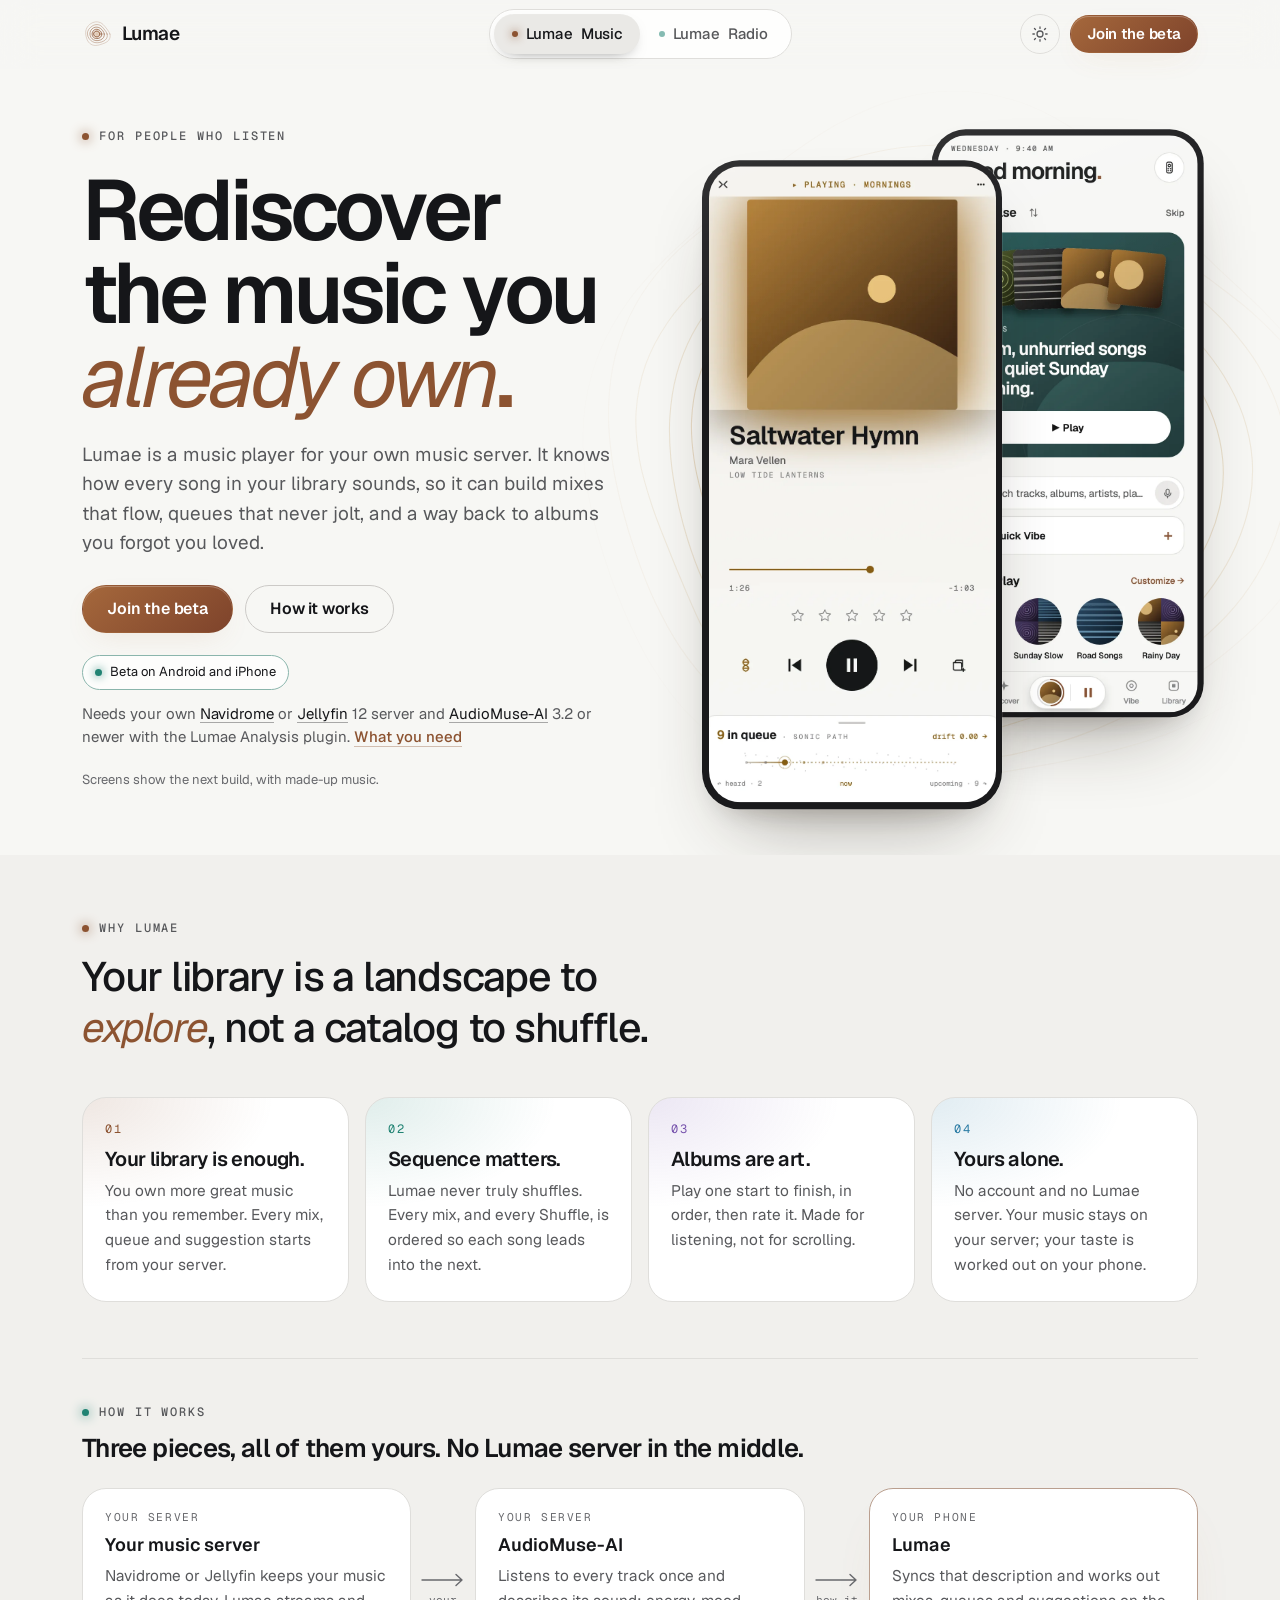
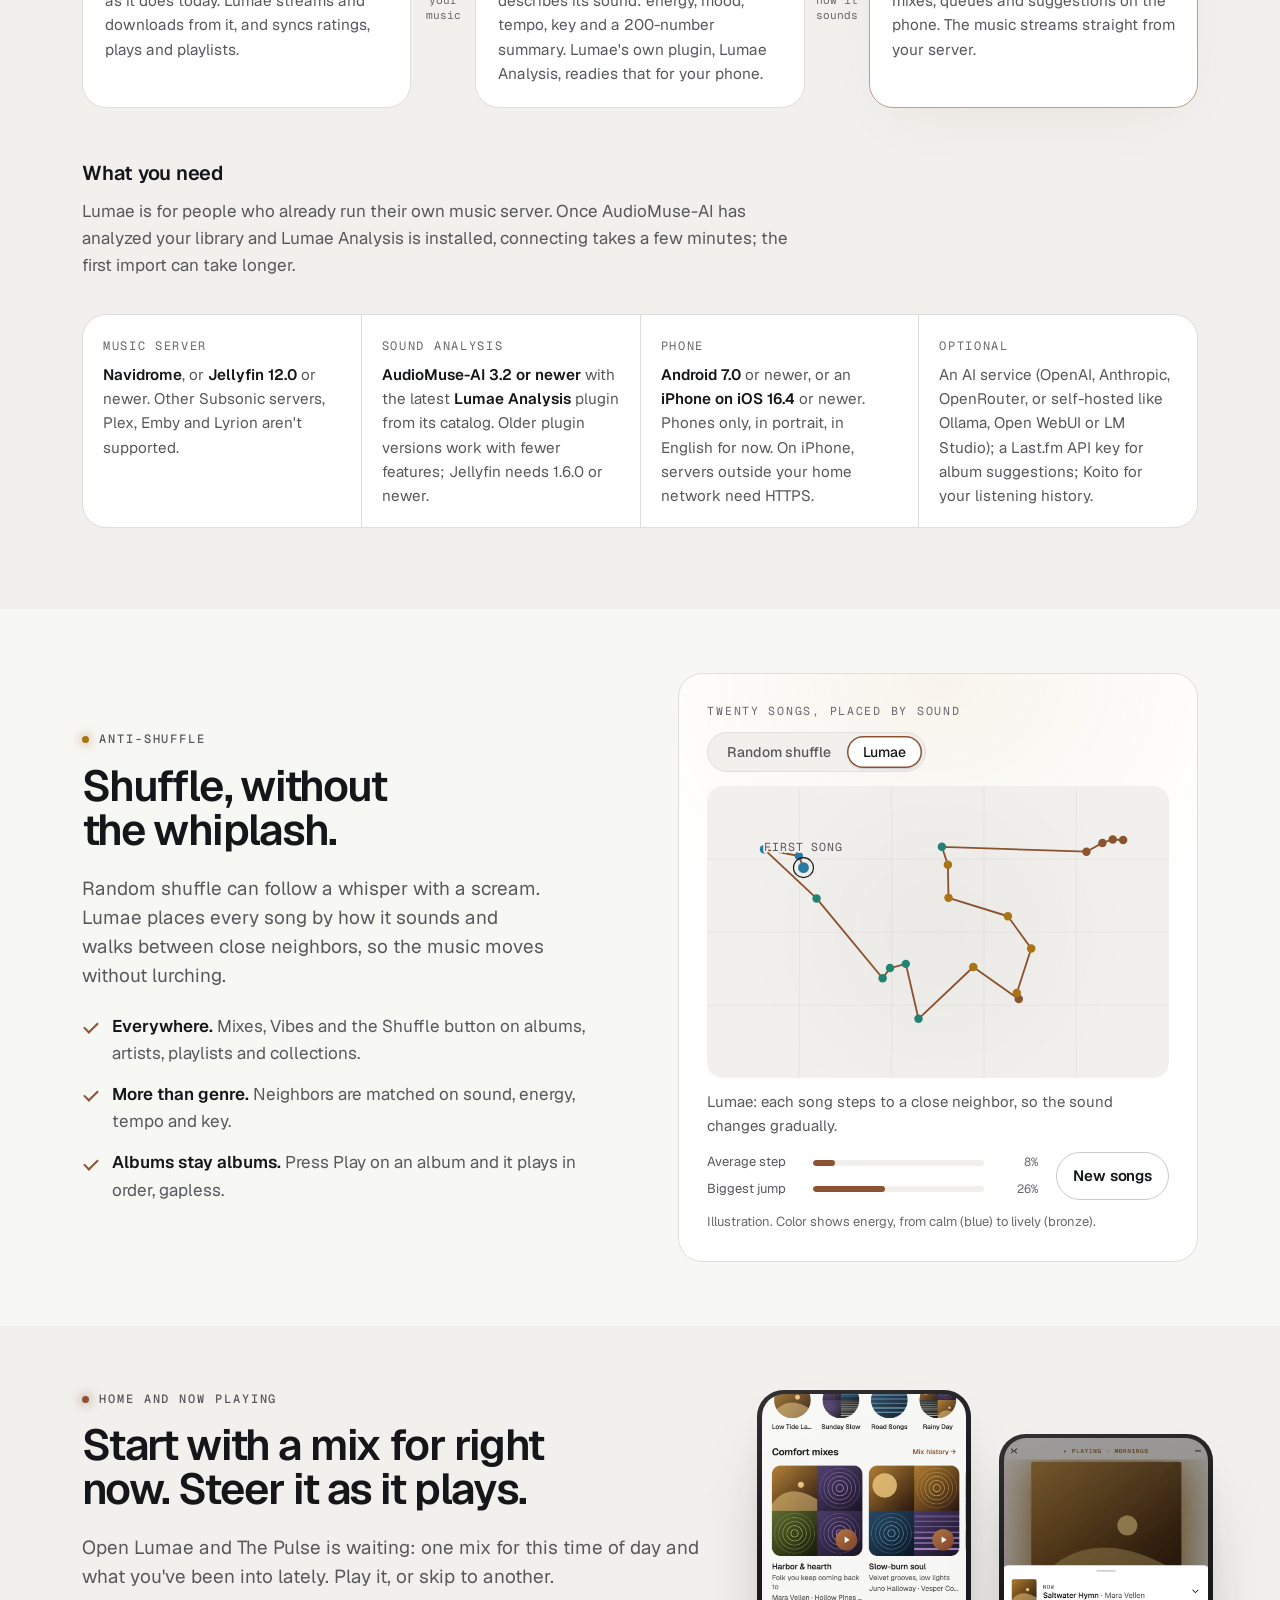
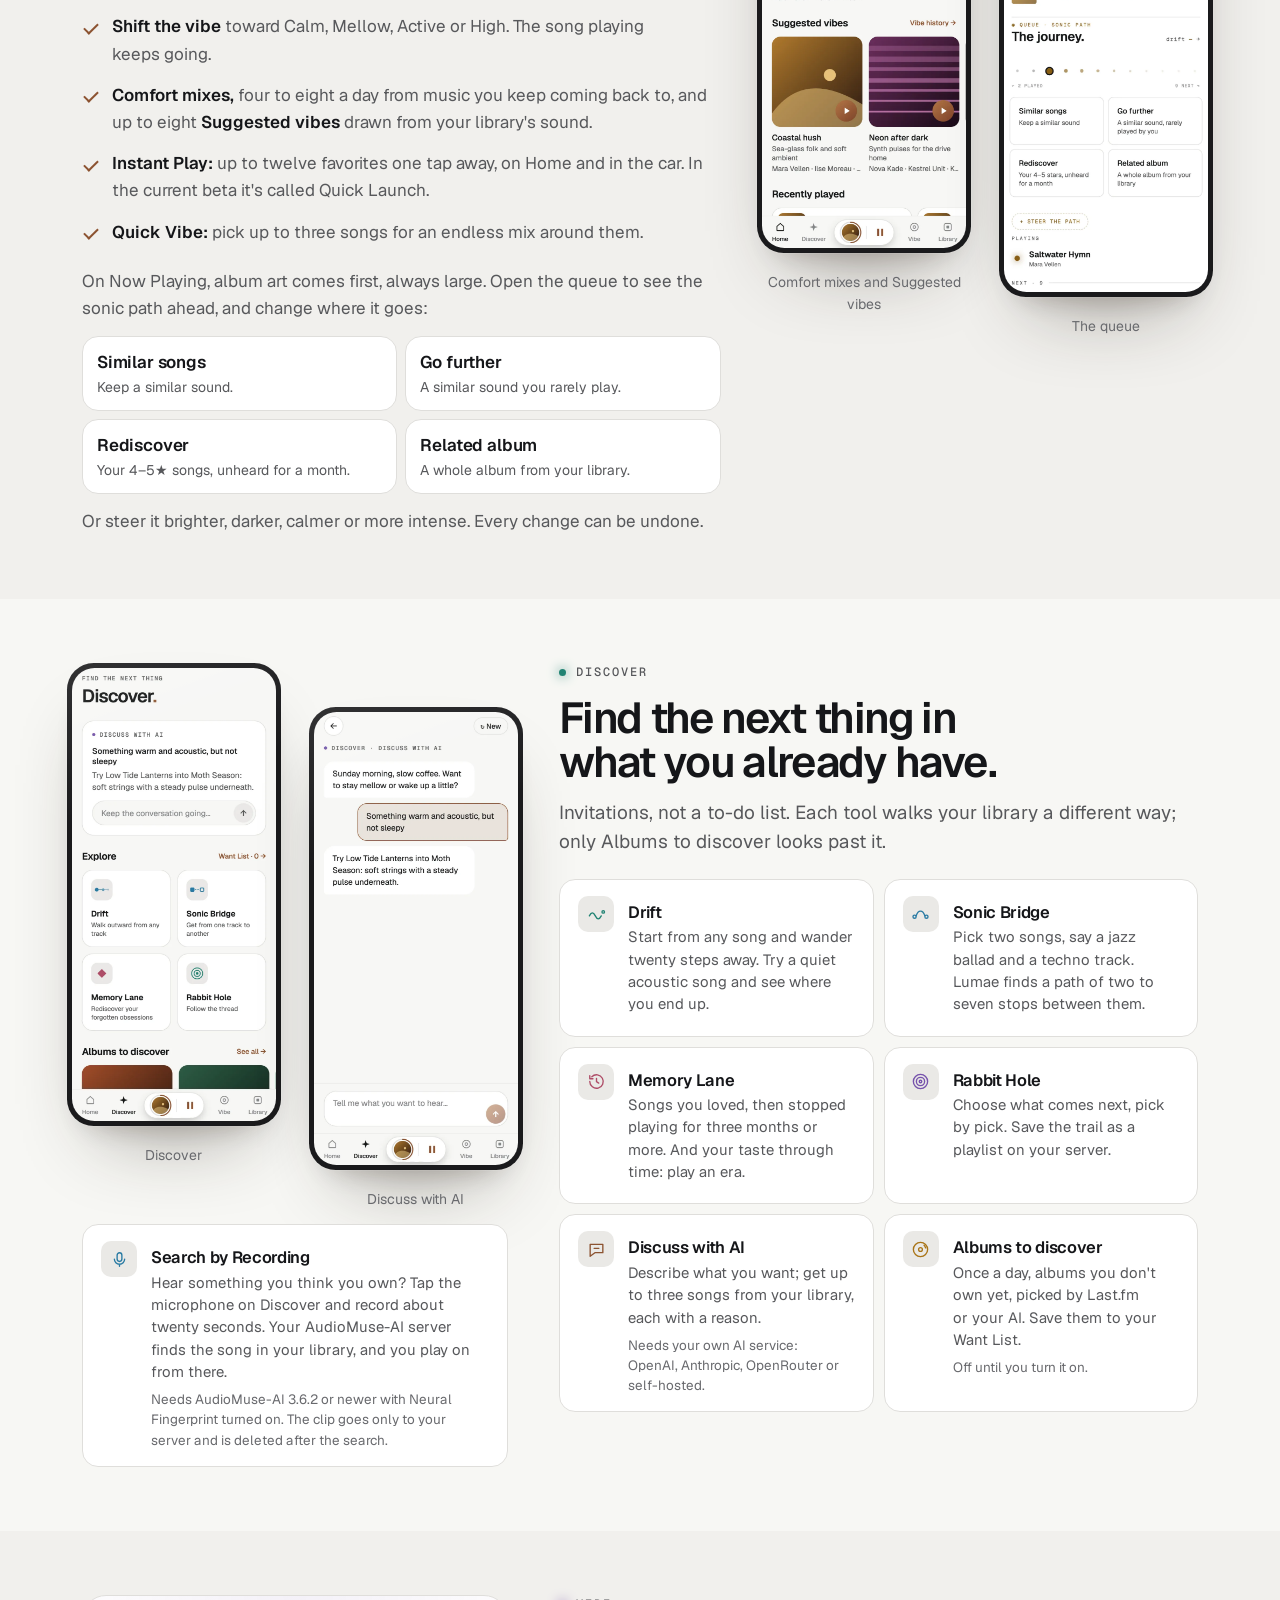
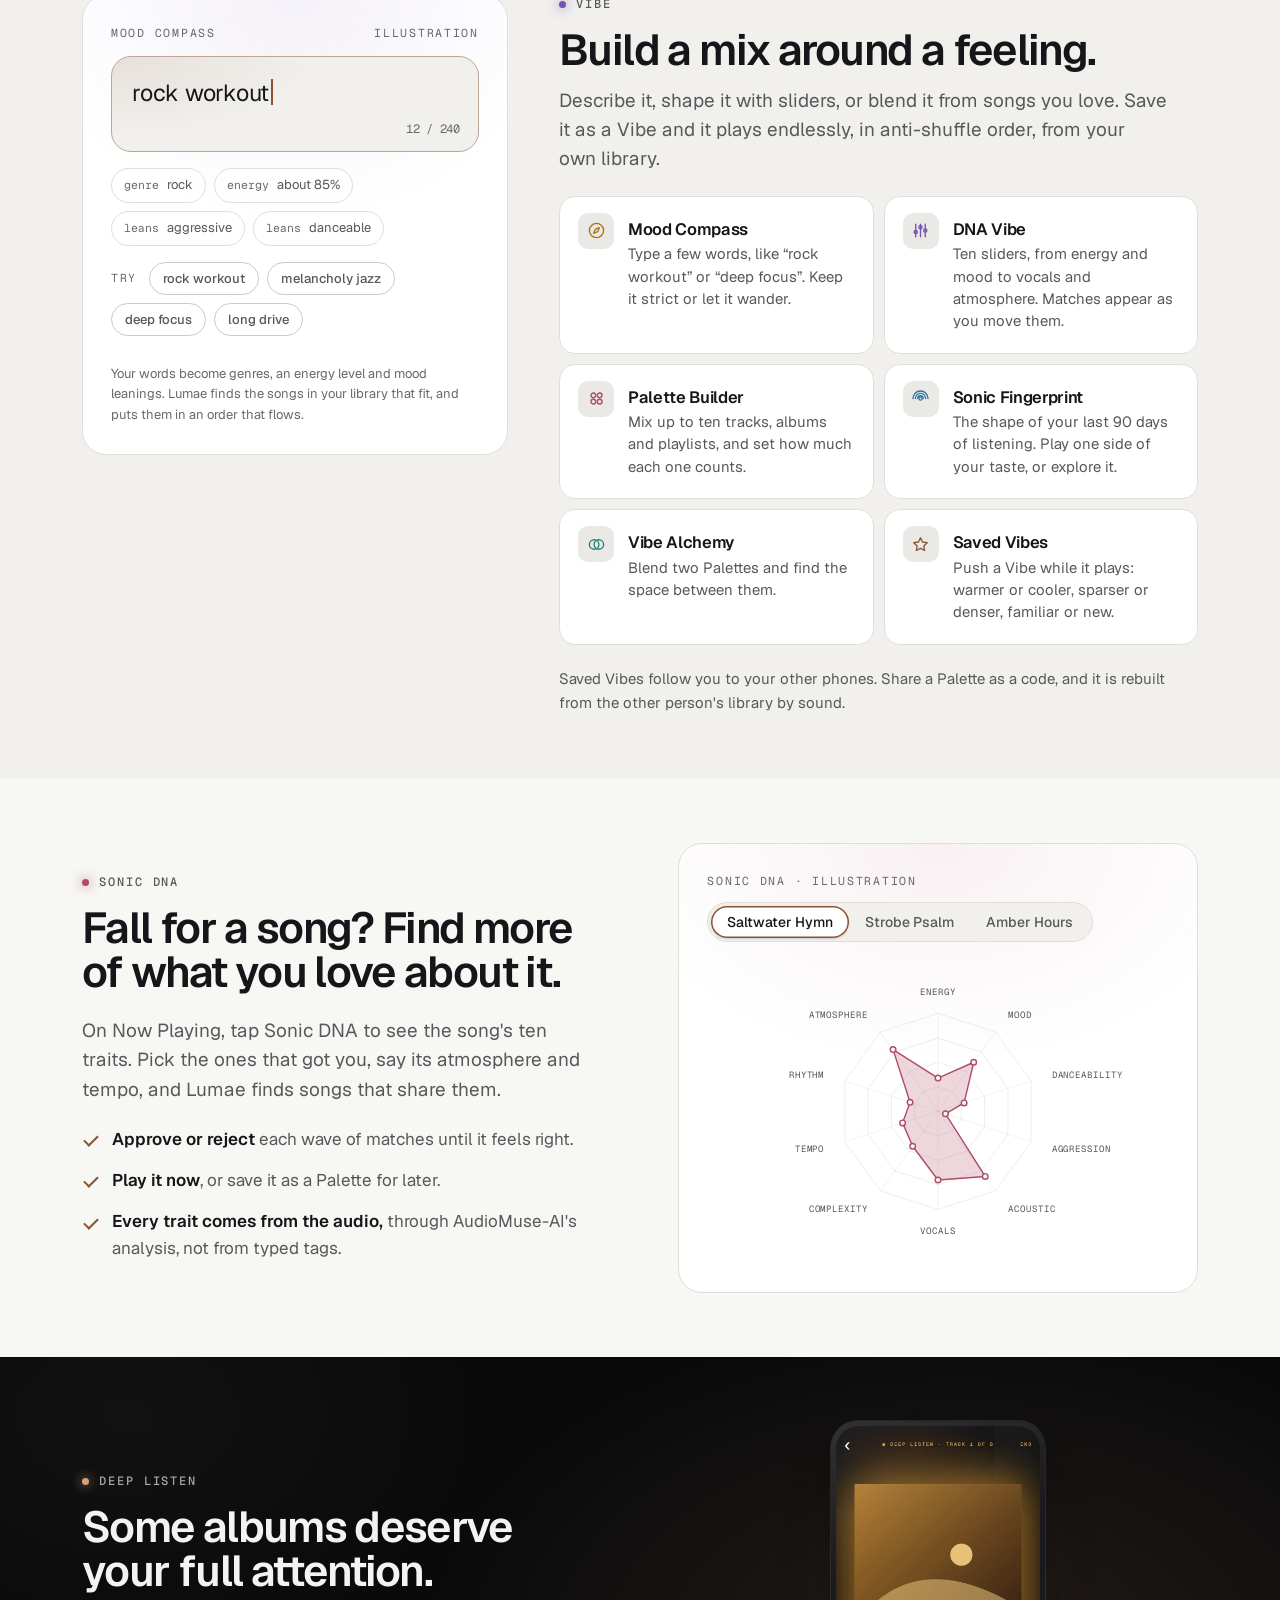
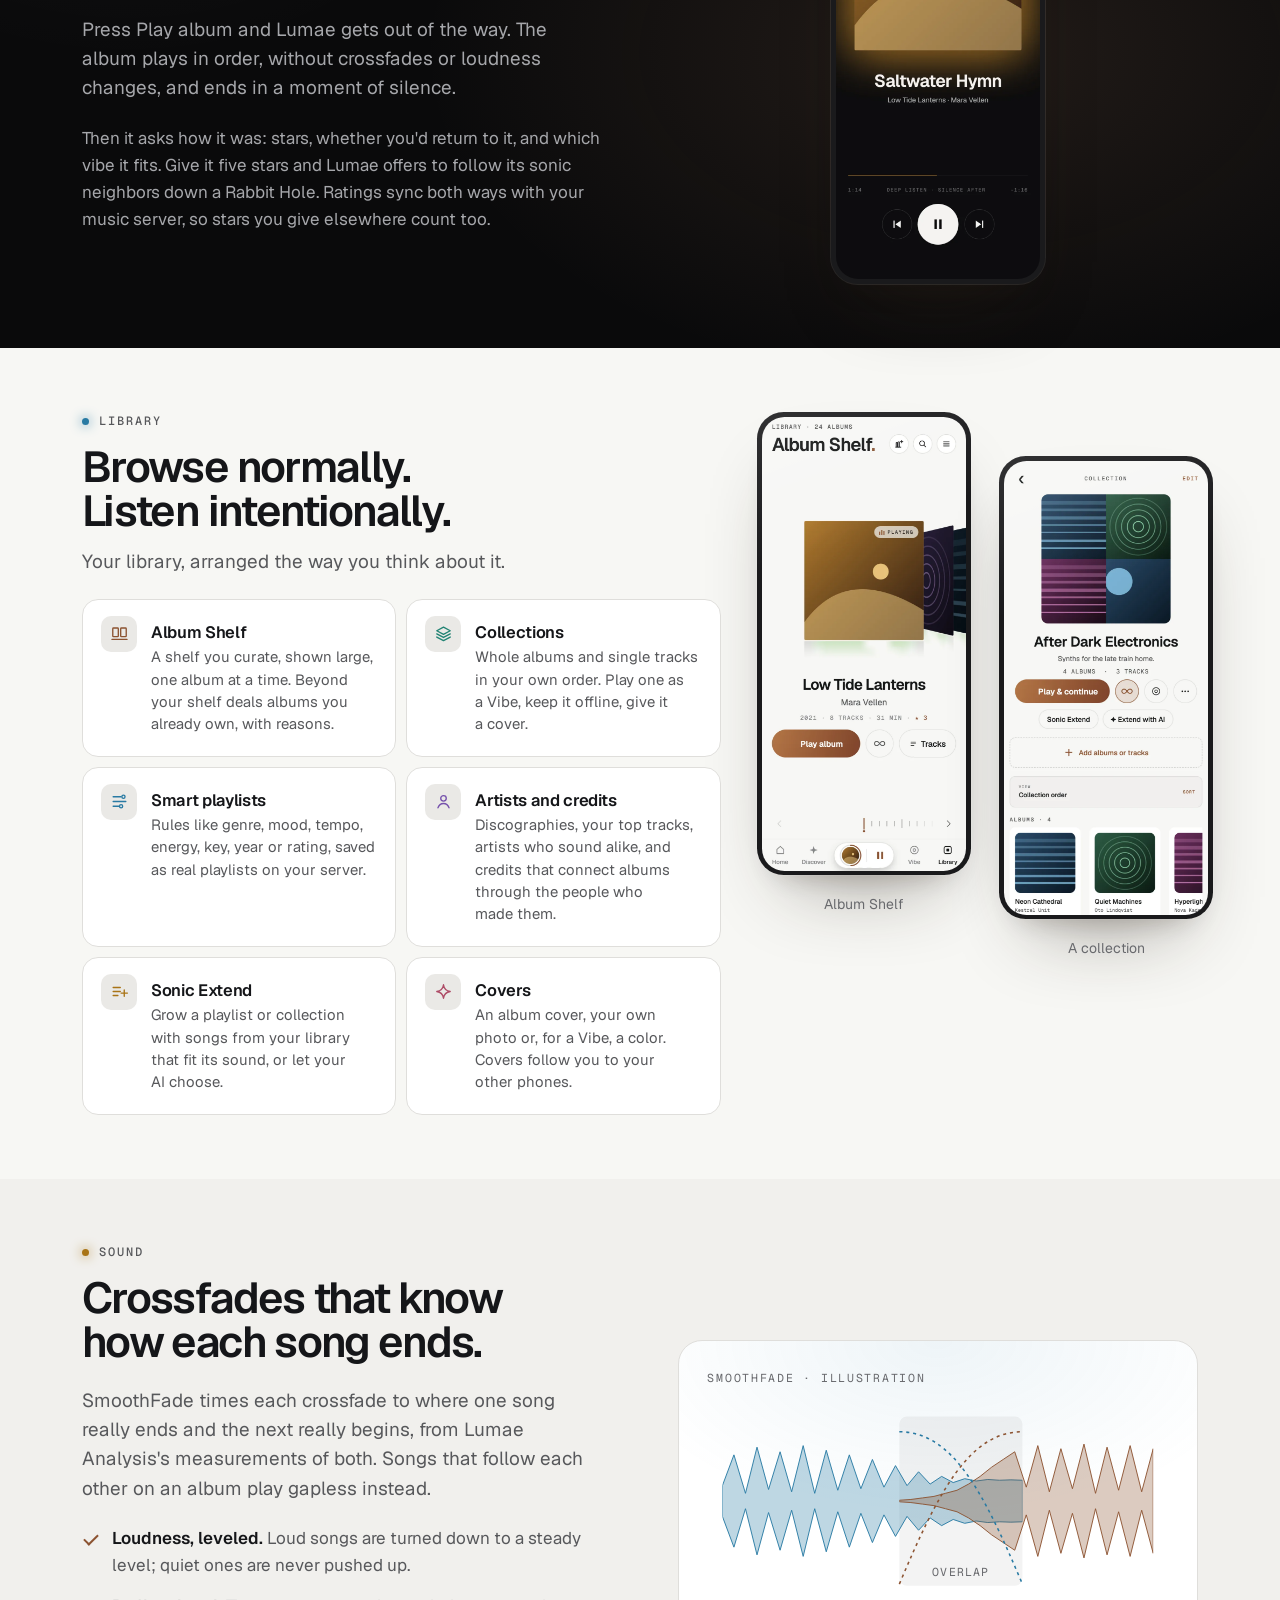
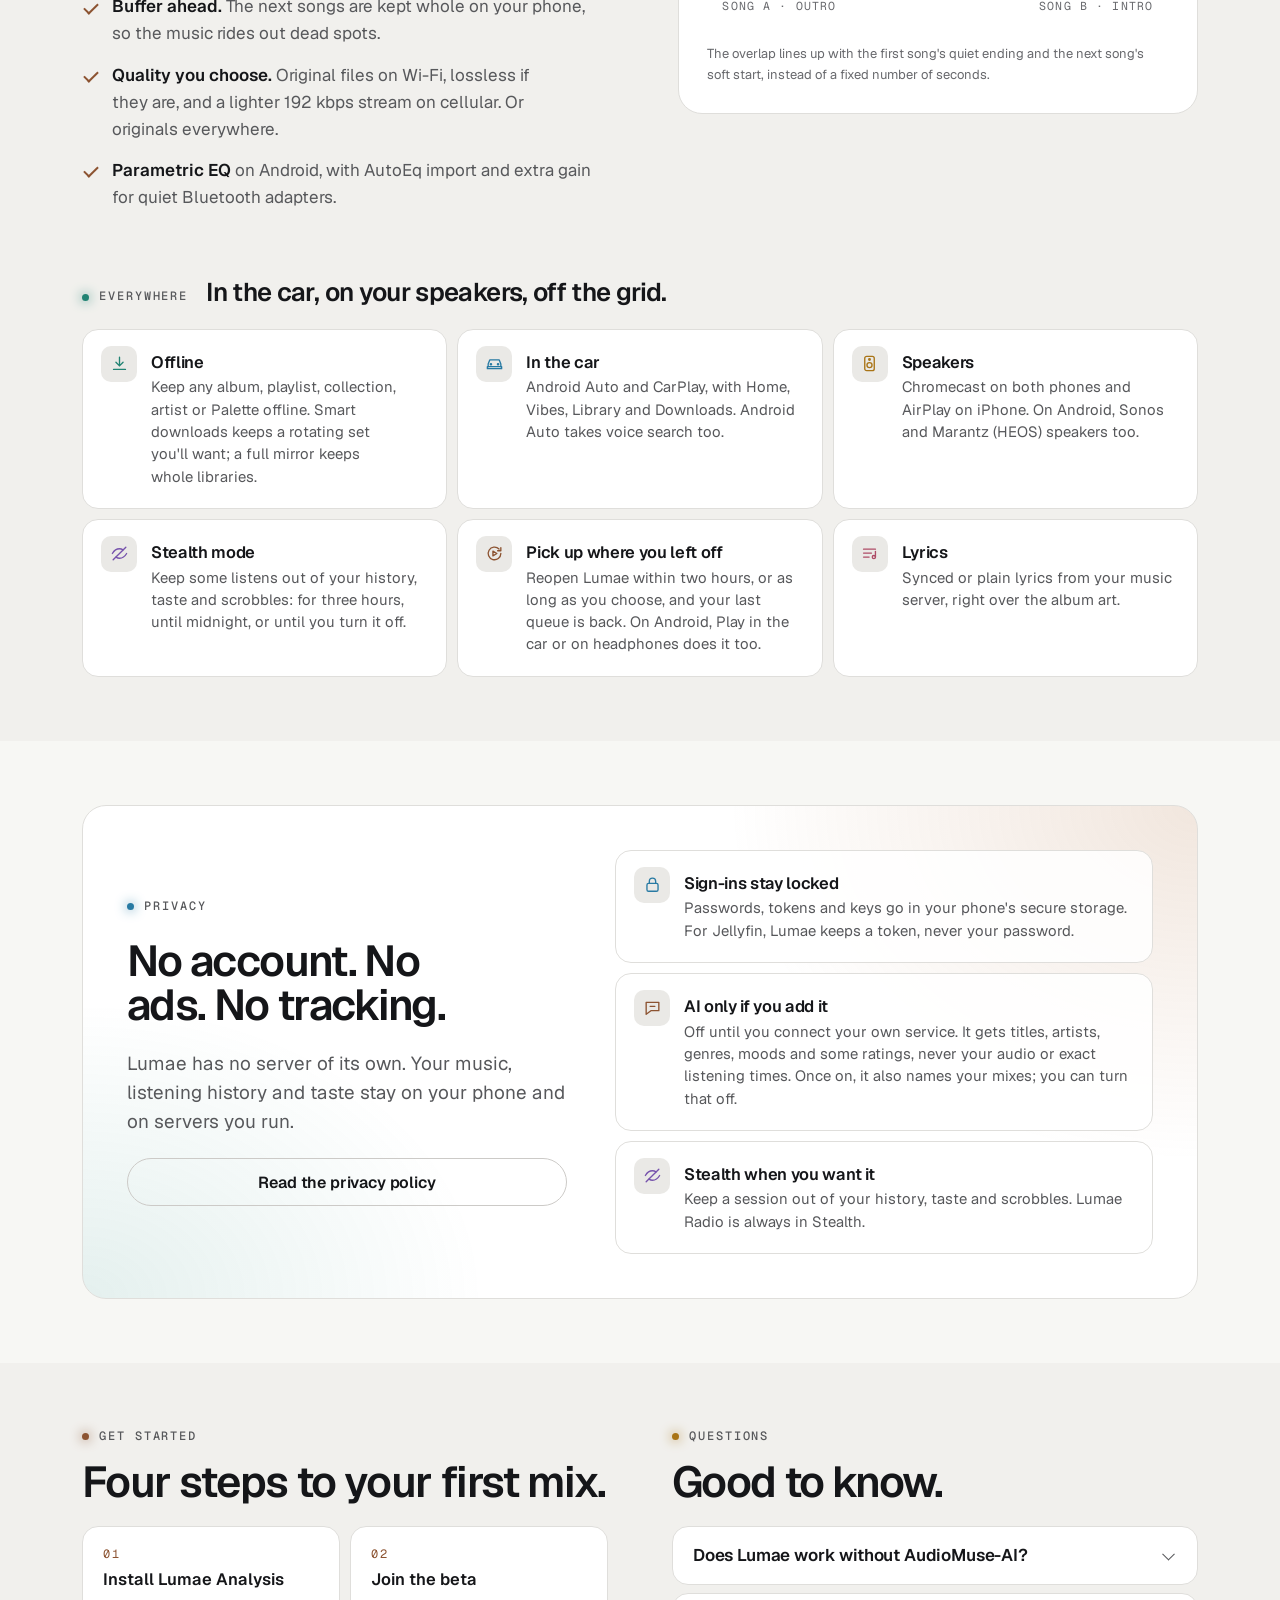
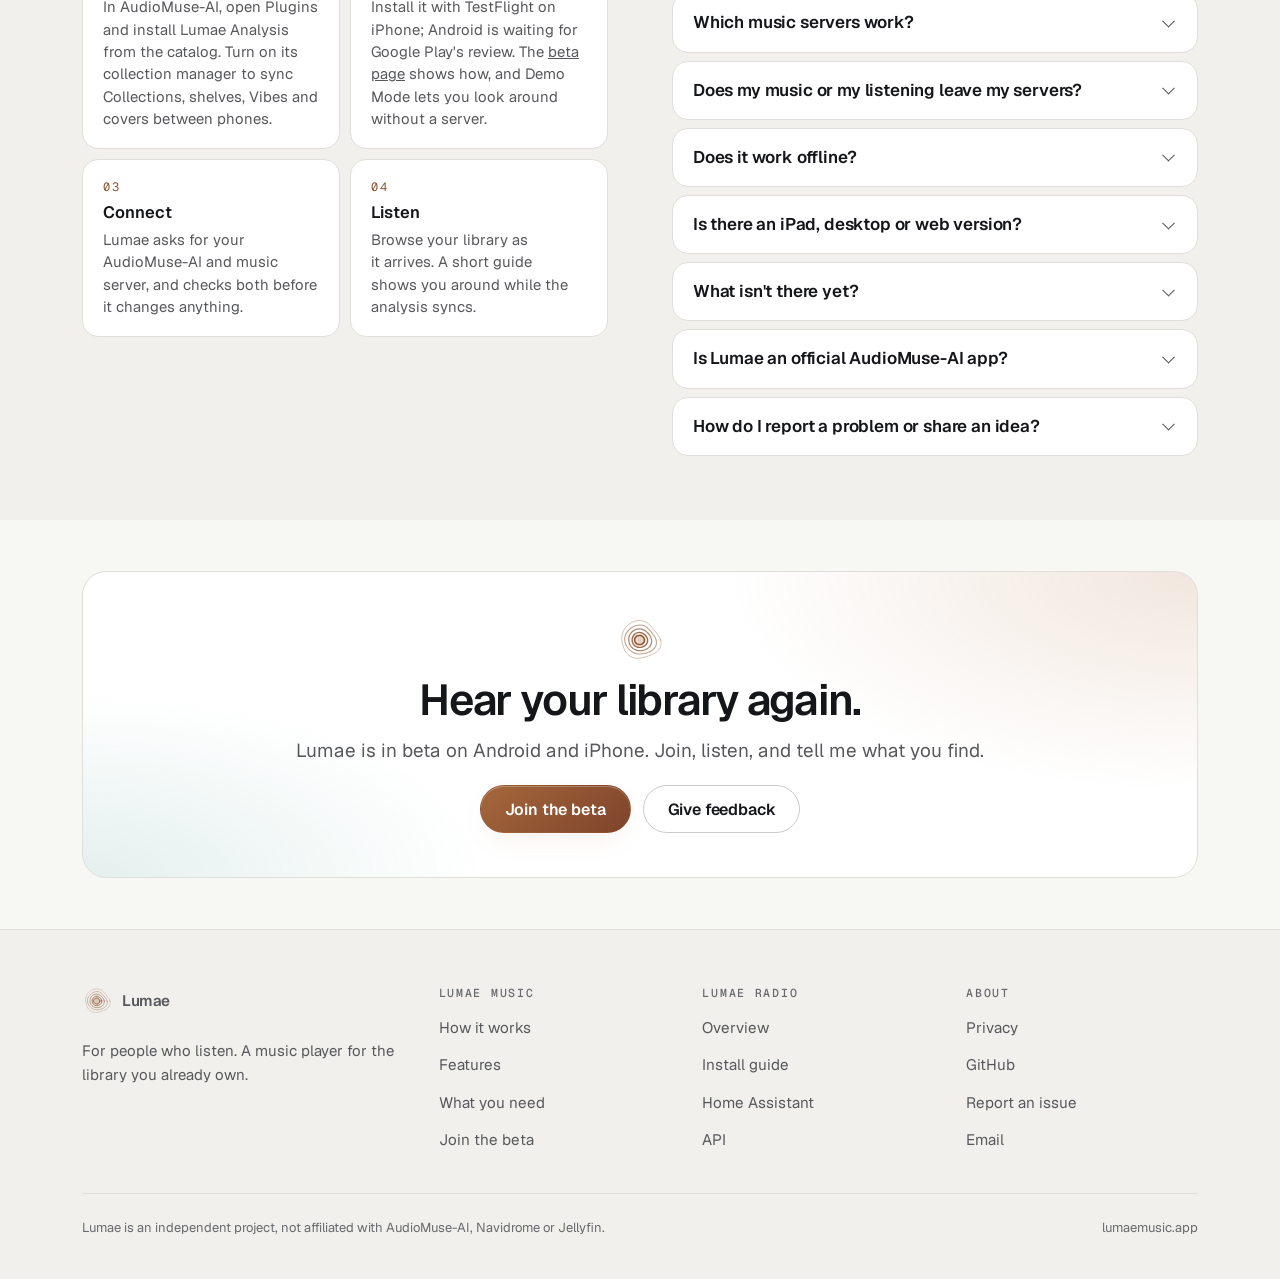
==== commit 5d31bfa9: "Lumae Radio 0.6.7: the guide, the release card and room tuning in the privacy policy - The radio gui" ====
--- a/docs/index.html
+++ b/docs/index.html
@@ -769,7 +769,7 @@
               <article class="card reveal">
                 <div class="glyph g-lavender"><svg aria-hidden="true"><use href="#i-person" /></svg></div>
                 <h3 class="card-title">Artists and credits</h3>
-                <p>Discographies by era, your top tracks, artists who sound alike, and credits that connect albums through the people who made them.</p>
+                <p>Discographies, your top tracks, artists who sound alike, and credits that connect albums through the people who made them.</p>
               </article>
               <article class="card reveal">
                 <div class="glyph g-gold"><svg aria-hidden="true"><use href="#i-grow" /></svg></div>
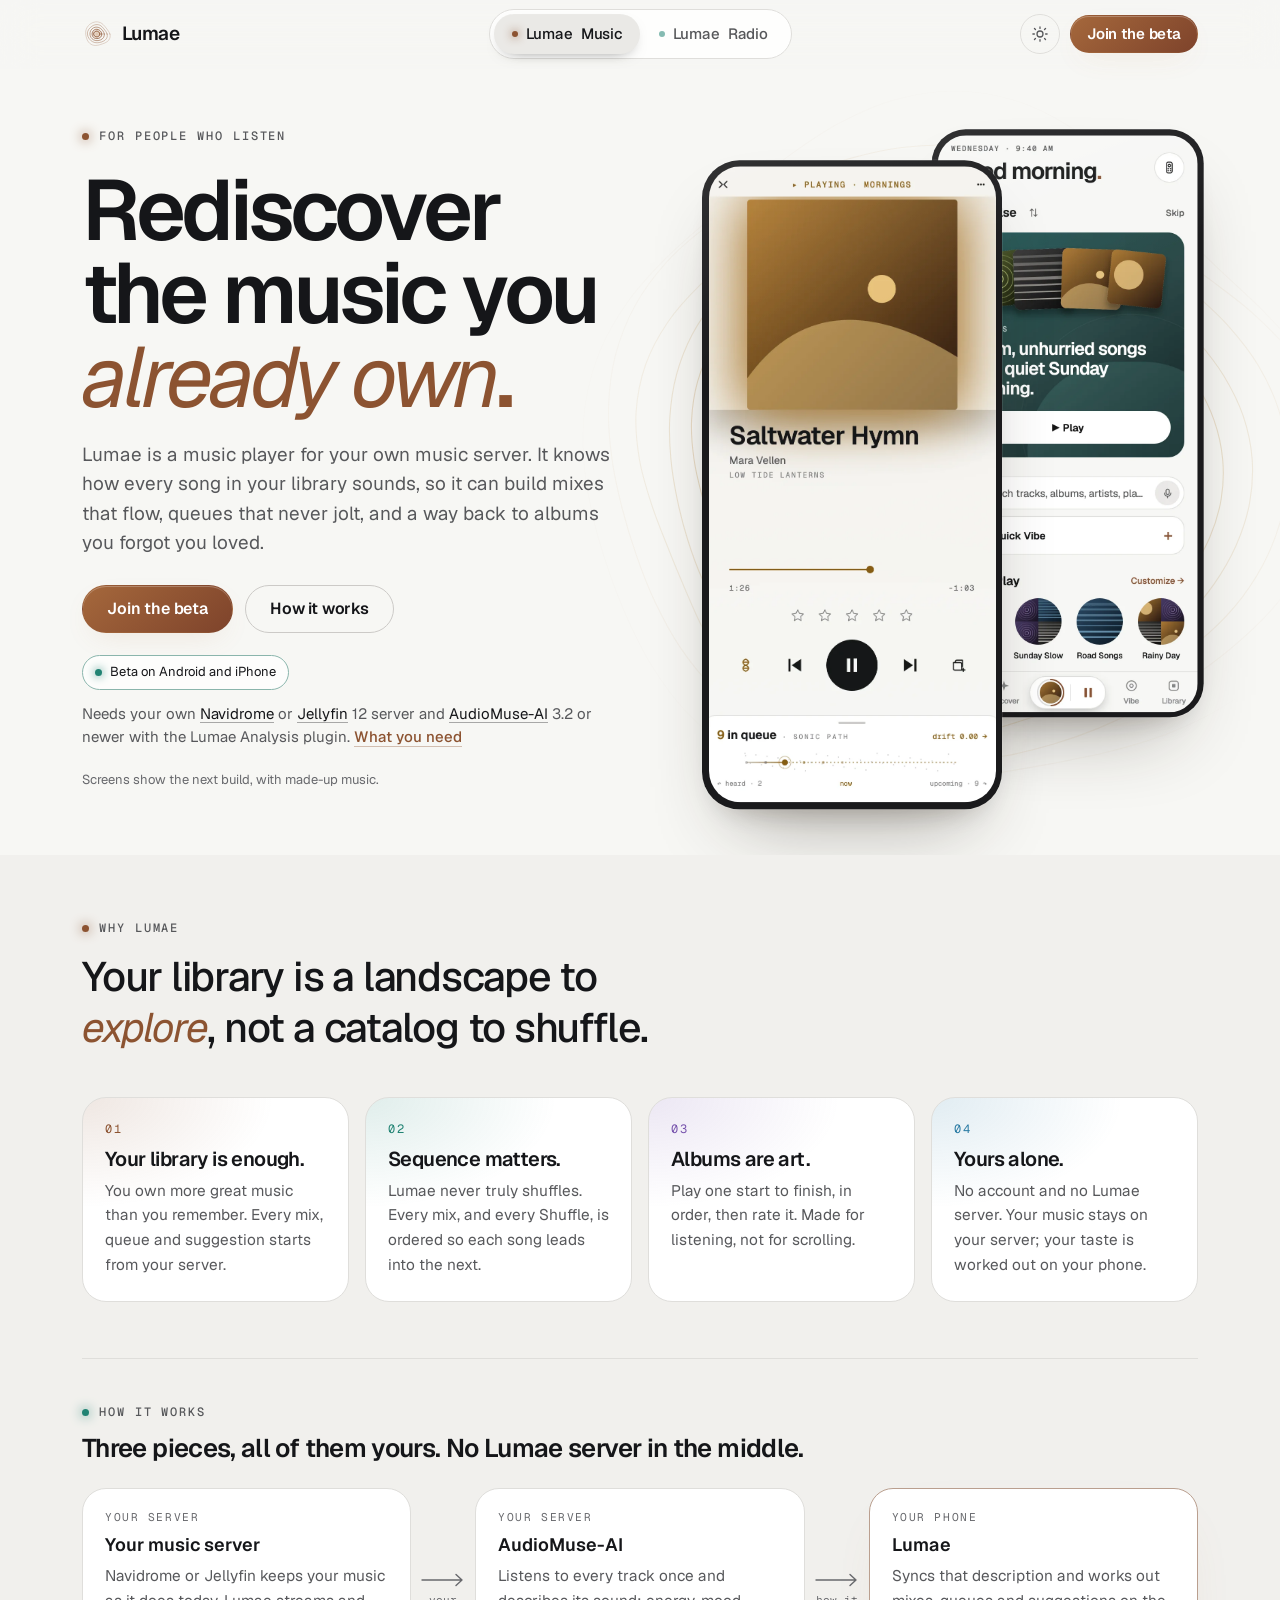
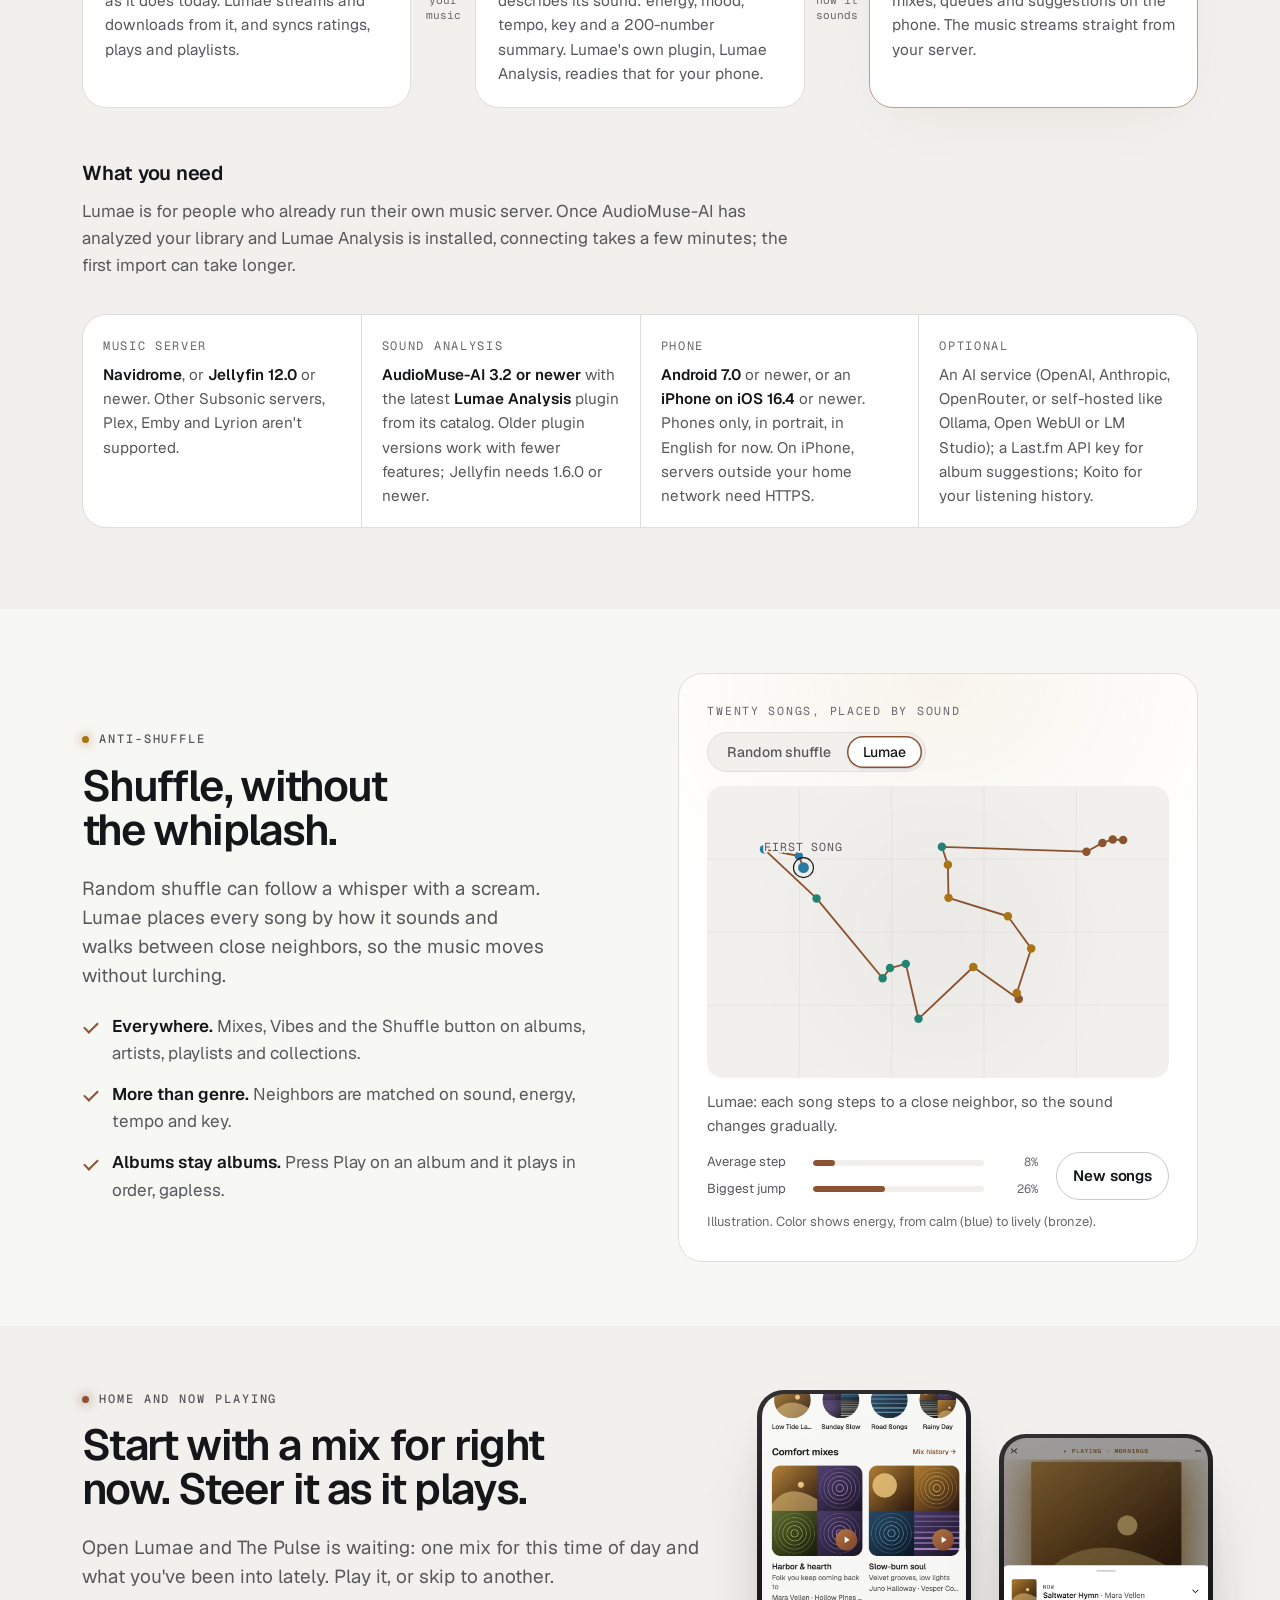
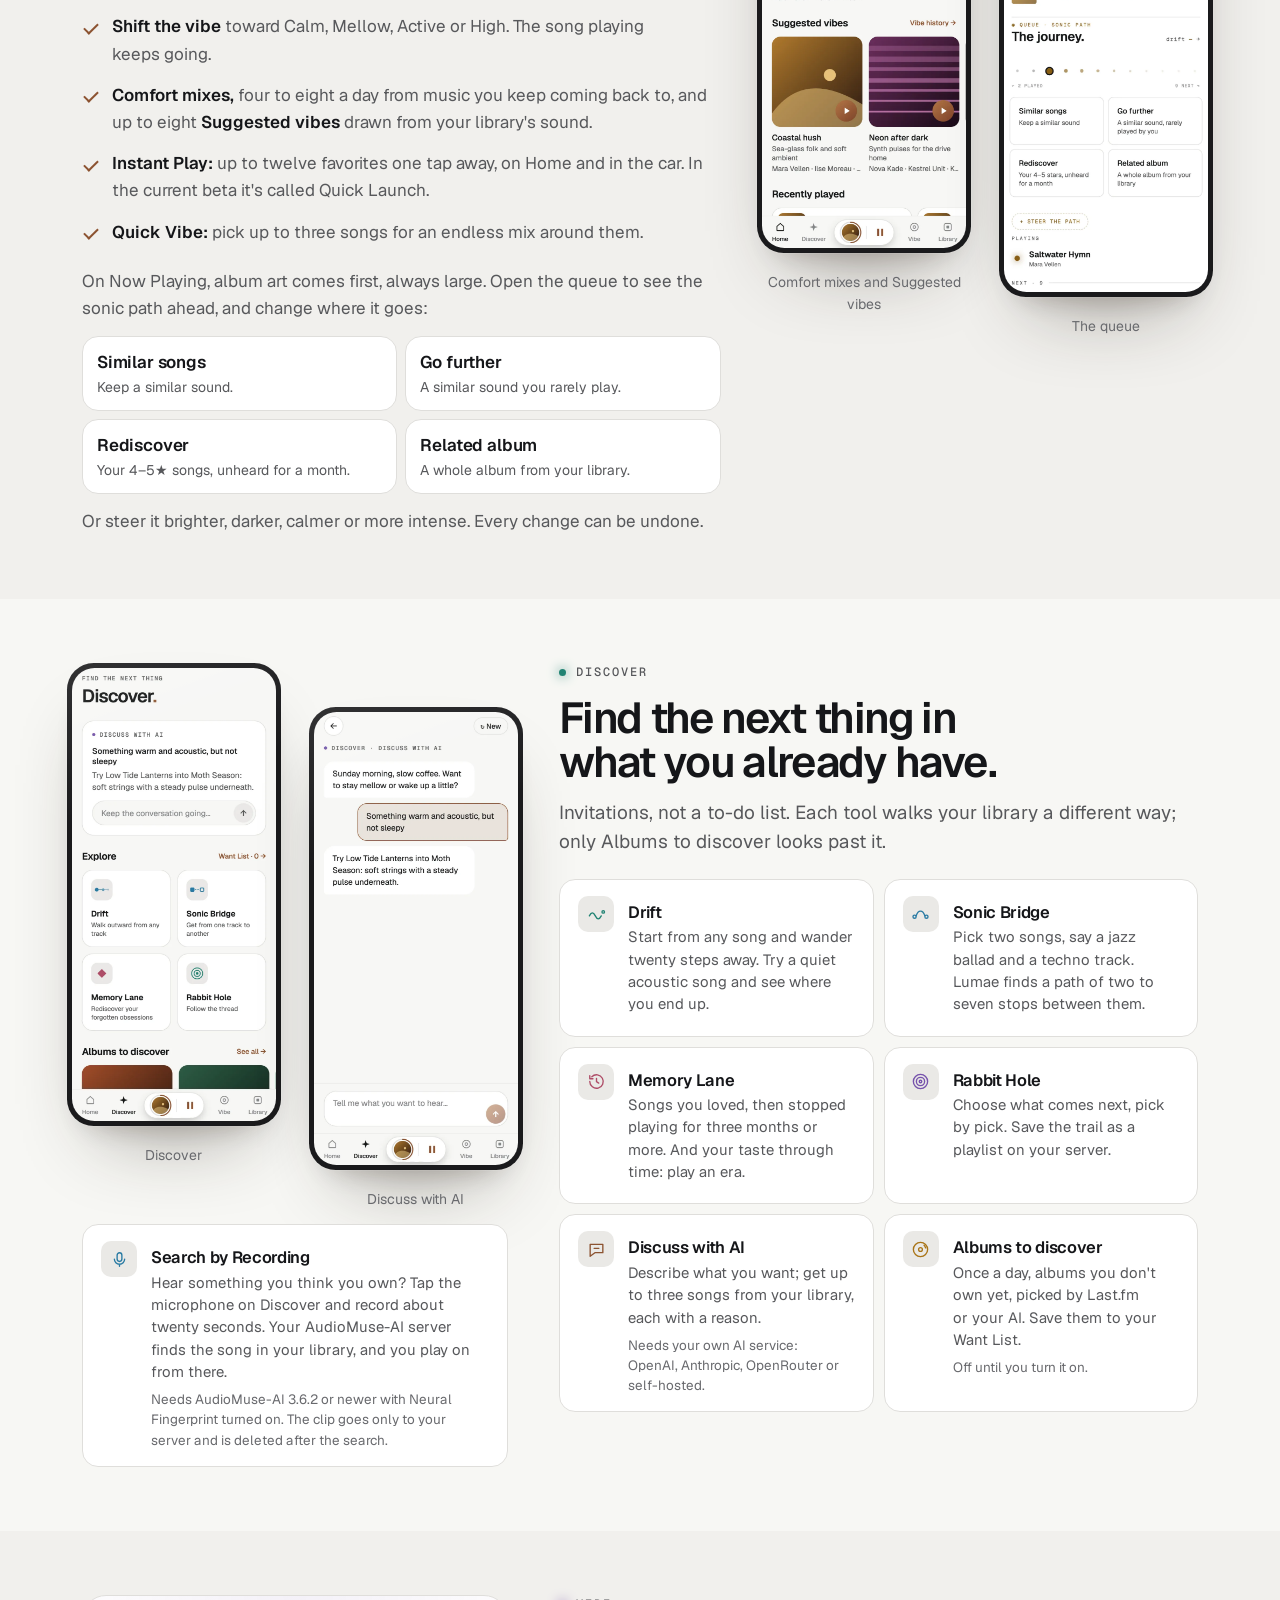
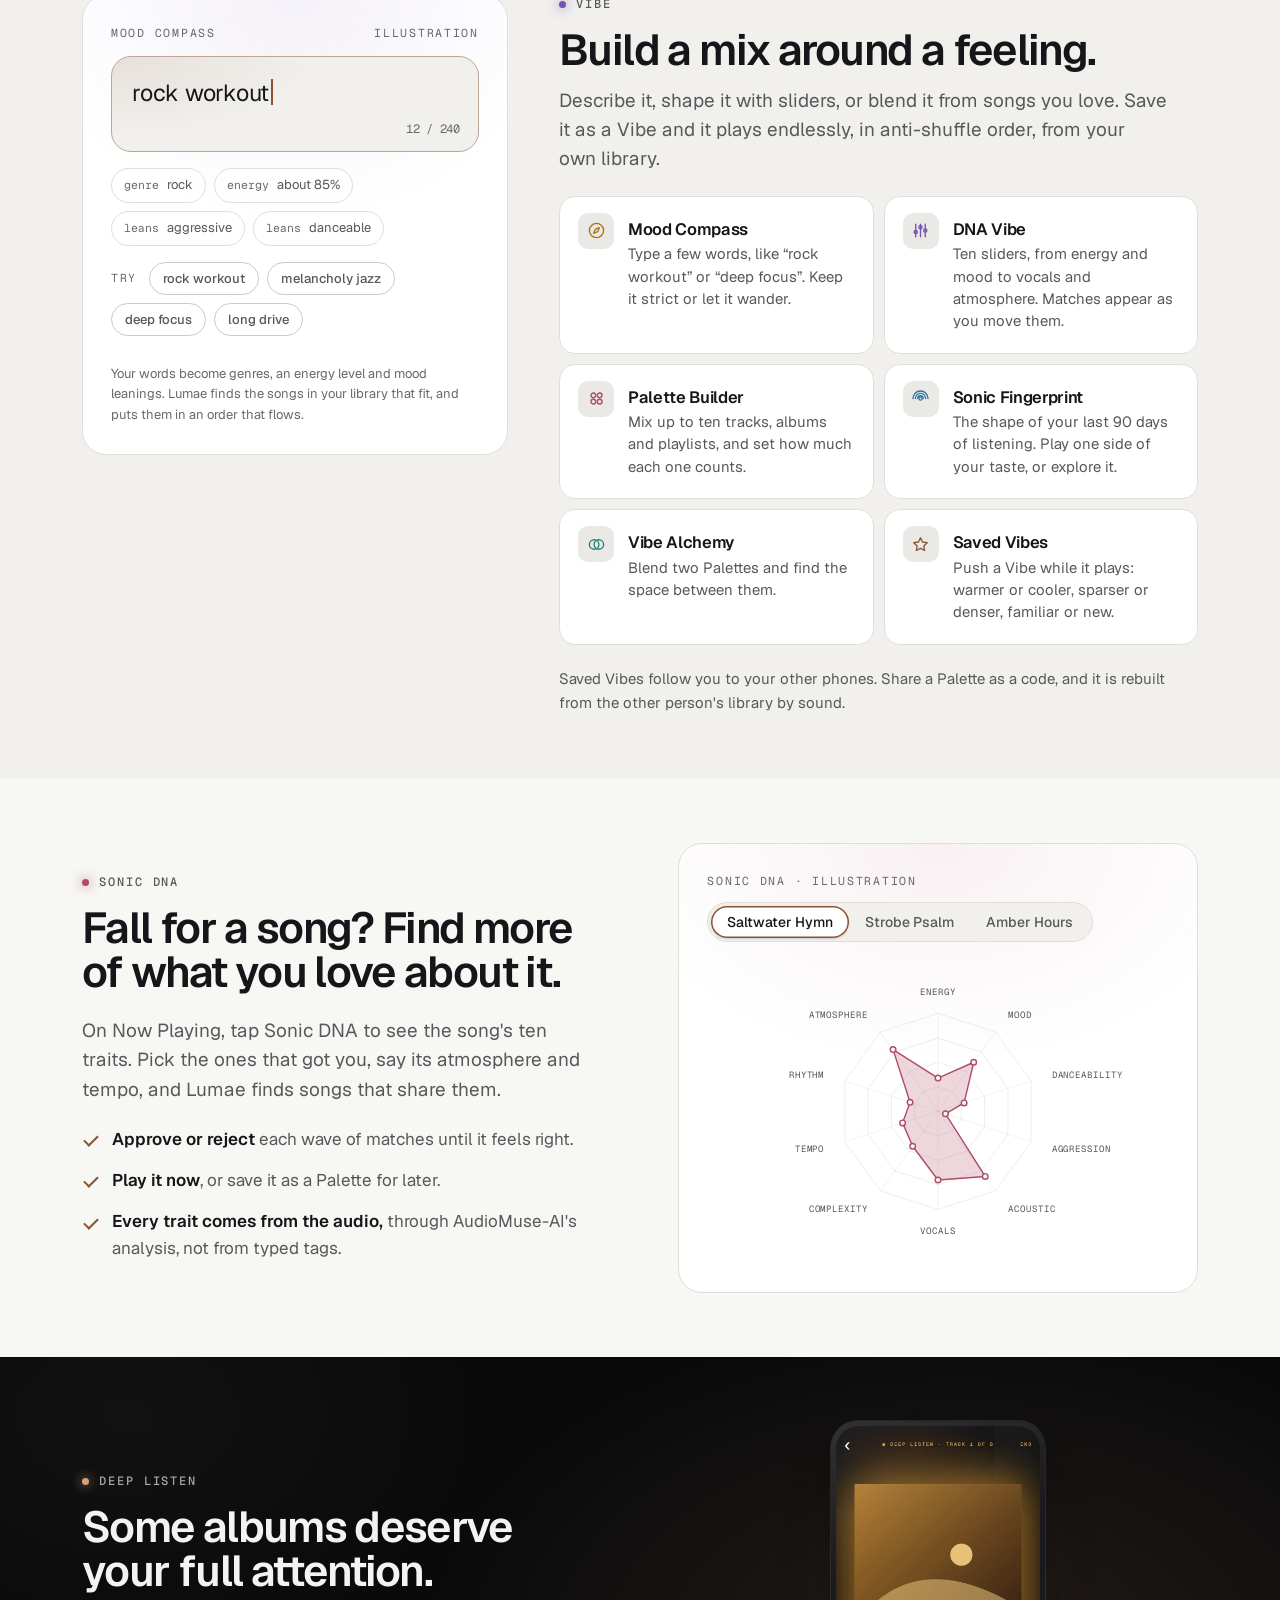
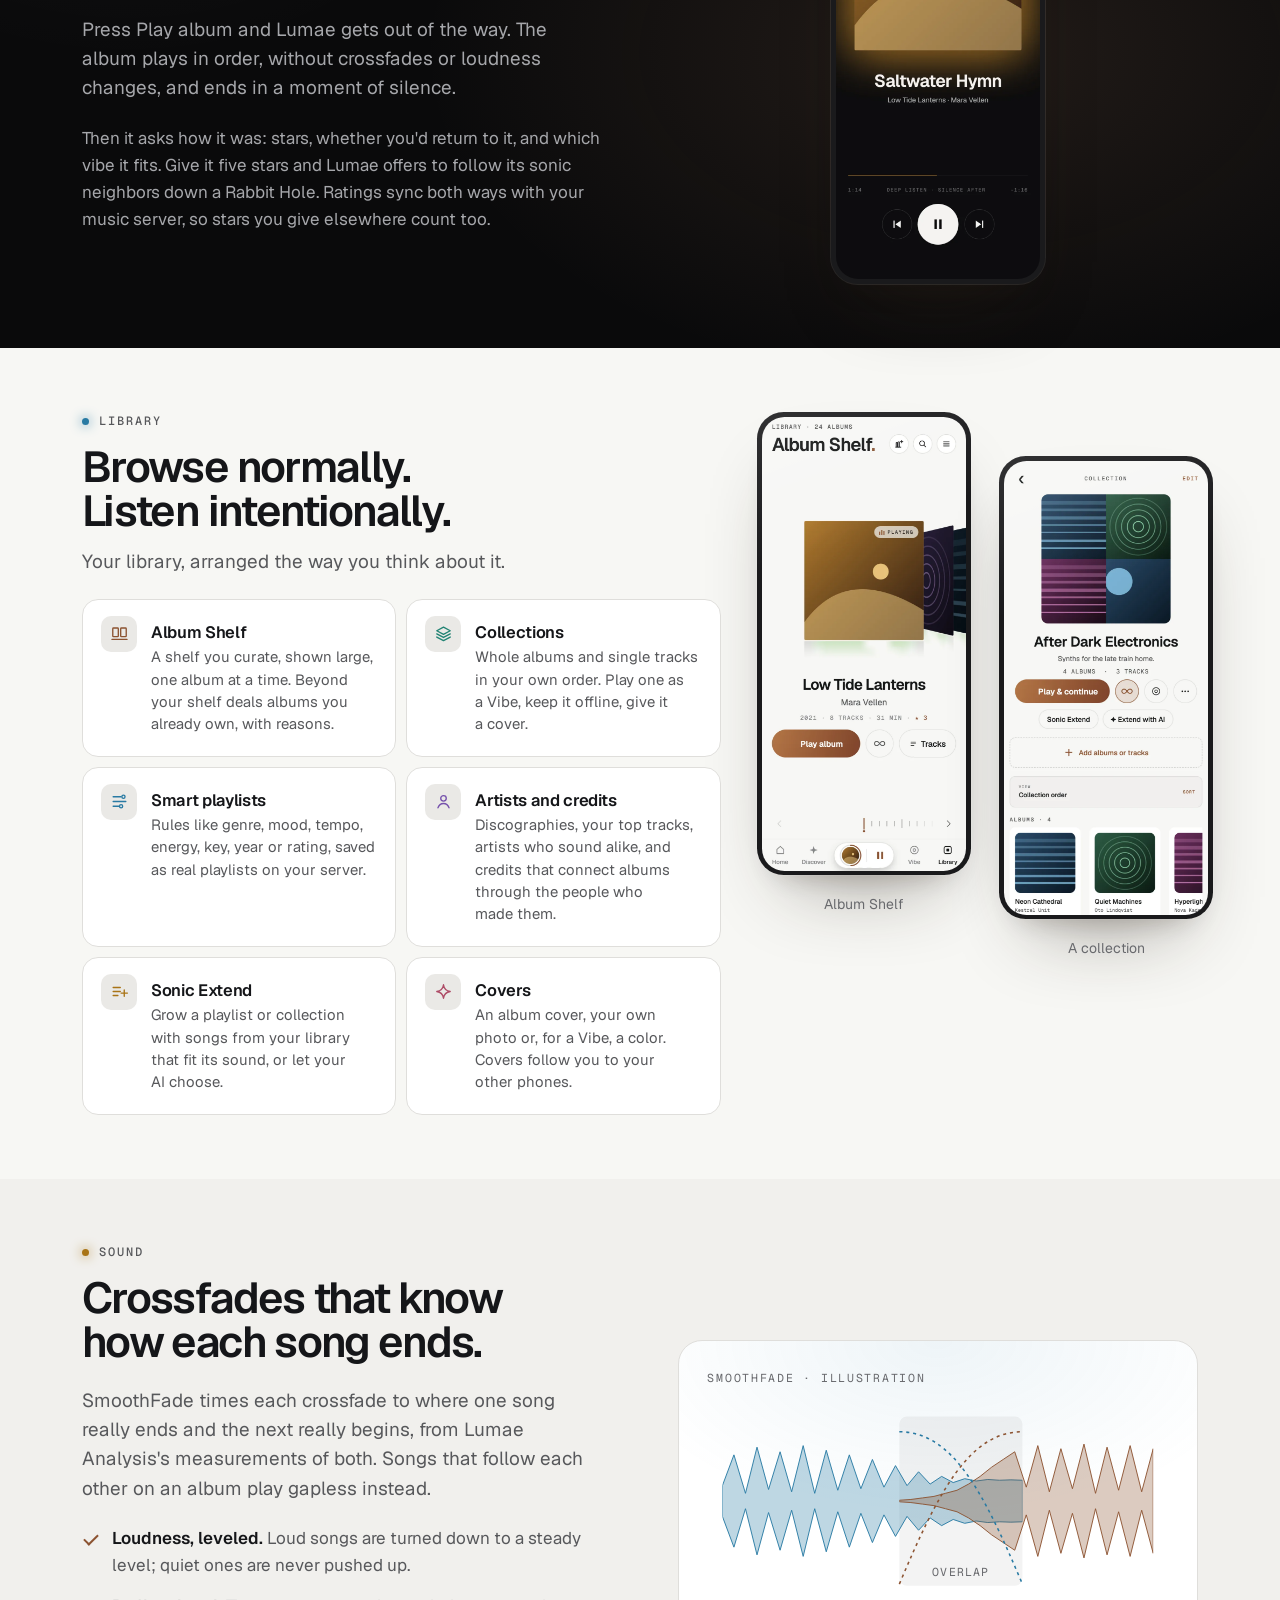
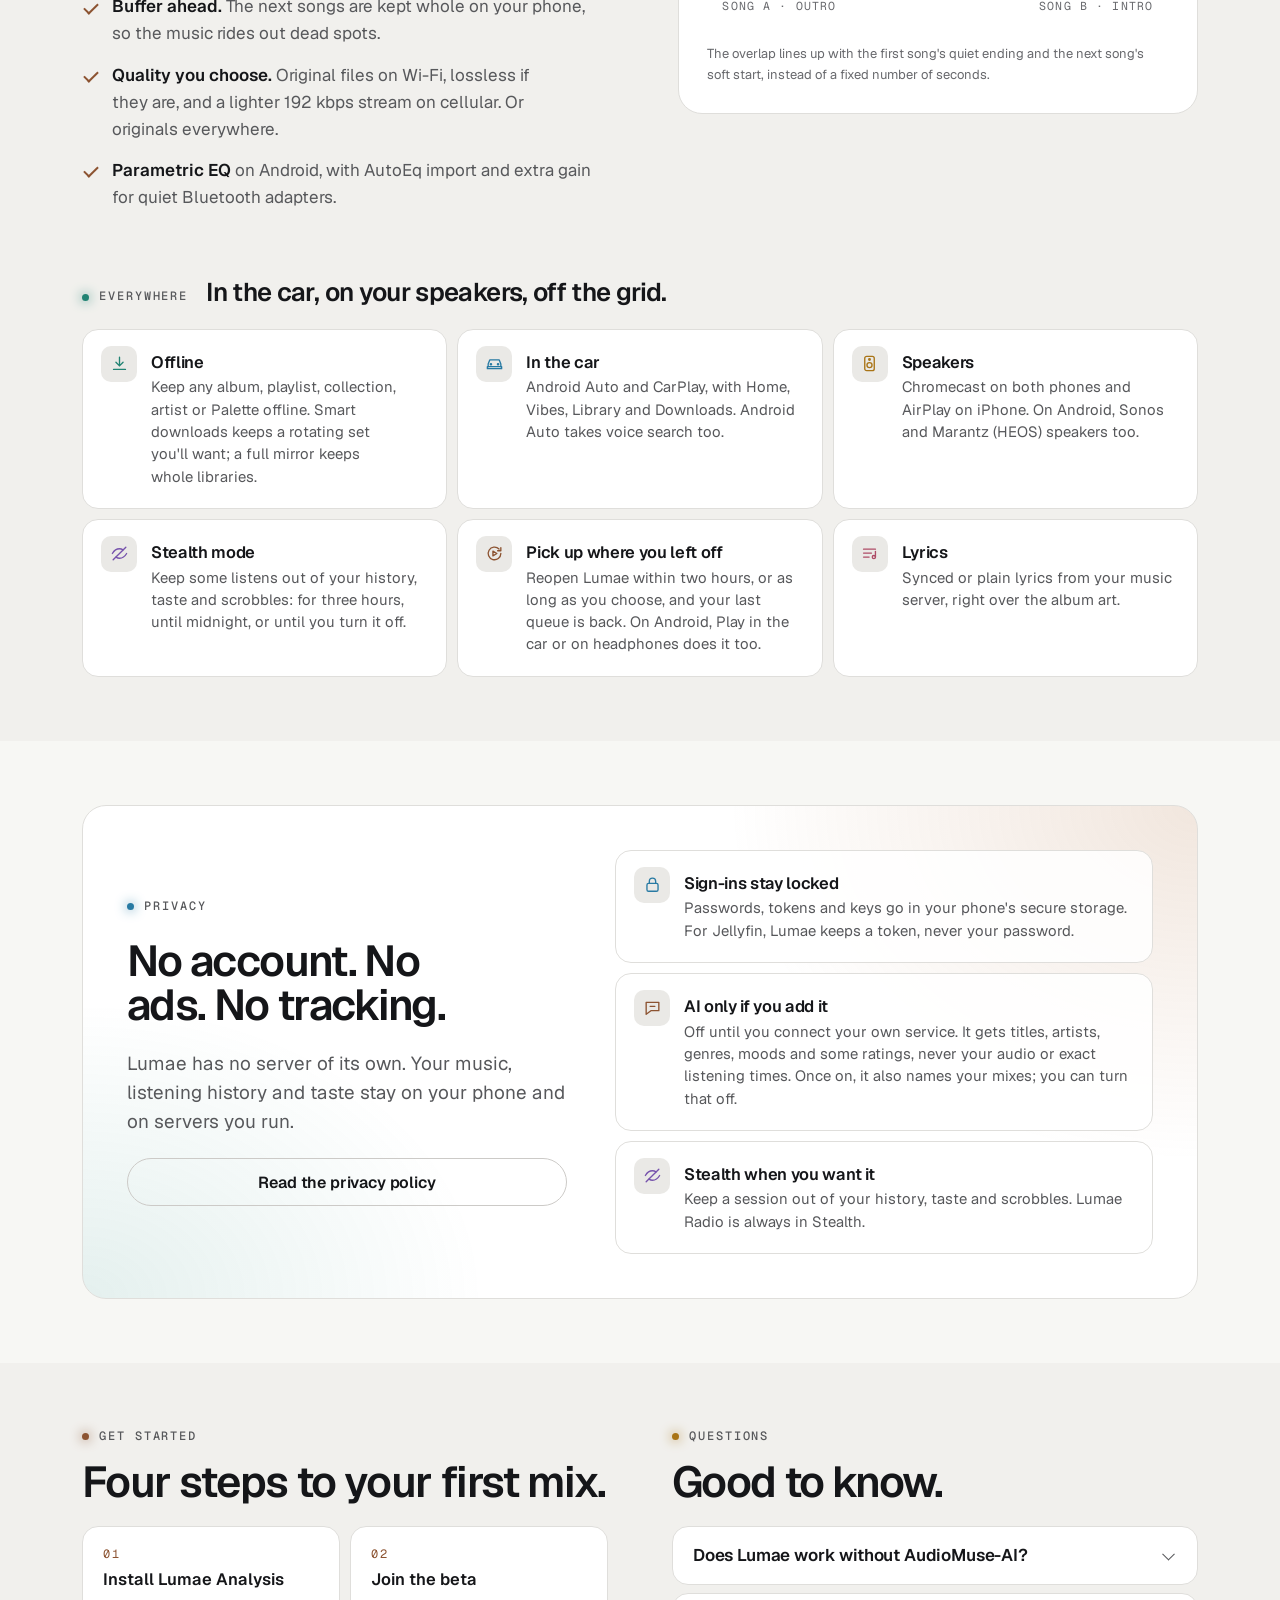
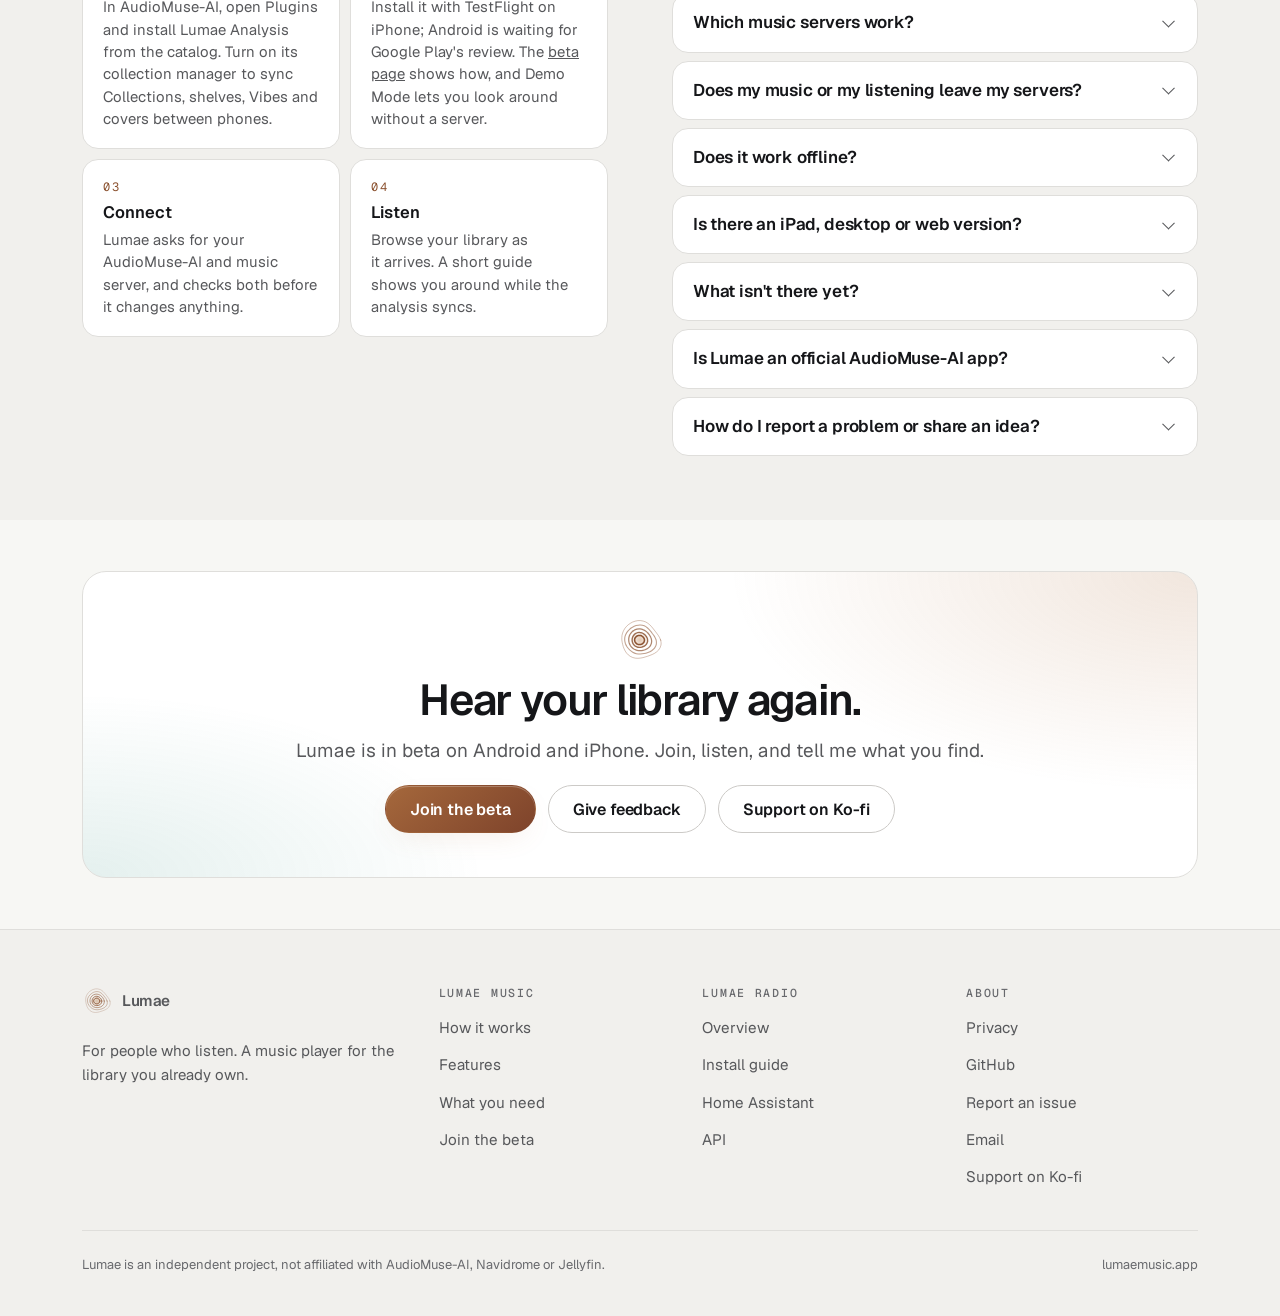
==== commit 38494a63: "Site and README: Support on Ko-fi - Footer About column links https://ko-fi.com/rendyhd on every pag" ====
--- a/docs/index.html
+++ b/docs/index.html
@@ -1050,6 +1050,7 @@
             <div class="hero-actions">
               <a class="btn btn--primary" href="beta/">Join the beta</a>
               <a class="btn btn--ghost" href="https://github.com/rendyhd/lumae/issues">Give feedback</a>
+              <a class="btn btn--ghost" href="https://ko-fi.com/rendyhd">Support on Ko-fi</a>
             </div>
           </div>
         </div>
@@ -1093,6 +1094,7 @@
               <li><a href="https://github.com/rendyhd/lumae">GitHub</a></li>
               <li><a href="https://github.com/rendyhd/lumae/issues">Report an issue</a></li>
               <li><a href="mailto:apps@rendyjansen.com">Email</a></li>
+              <li><a href="https://ko-fi.com/rendyhd">Support on Ko-fi</a></li>
             </ul>
           </nav>
         </div>
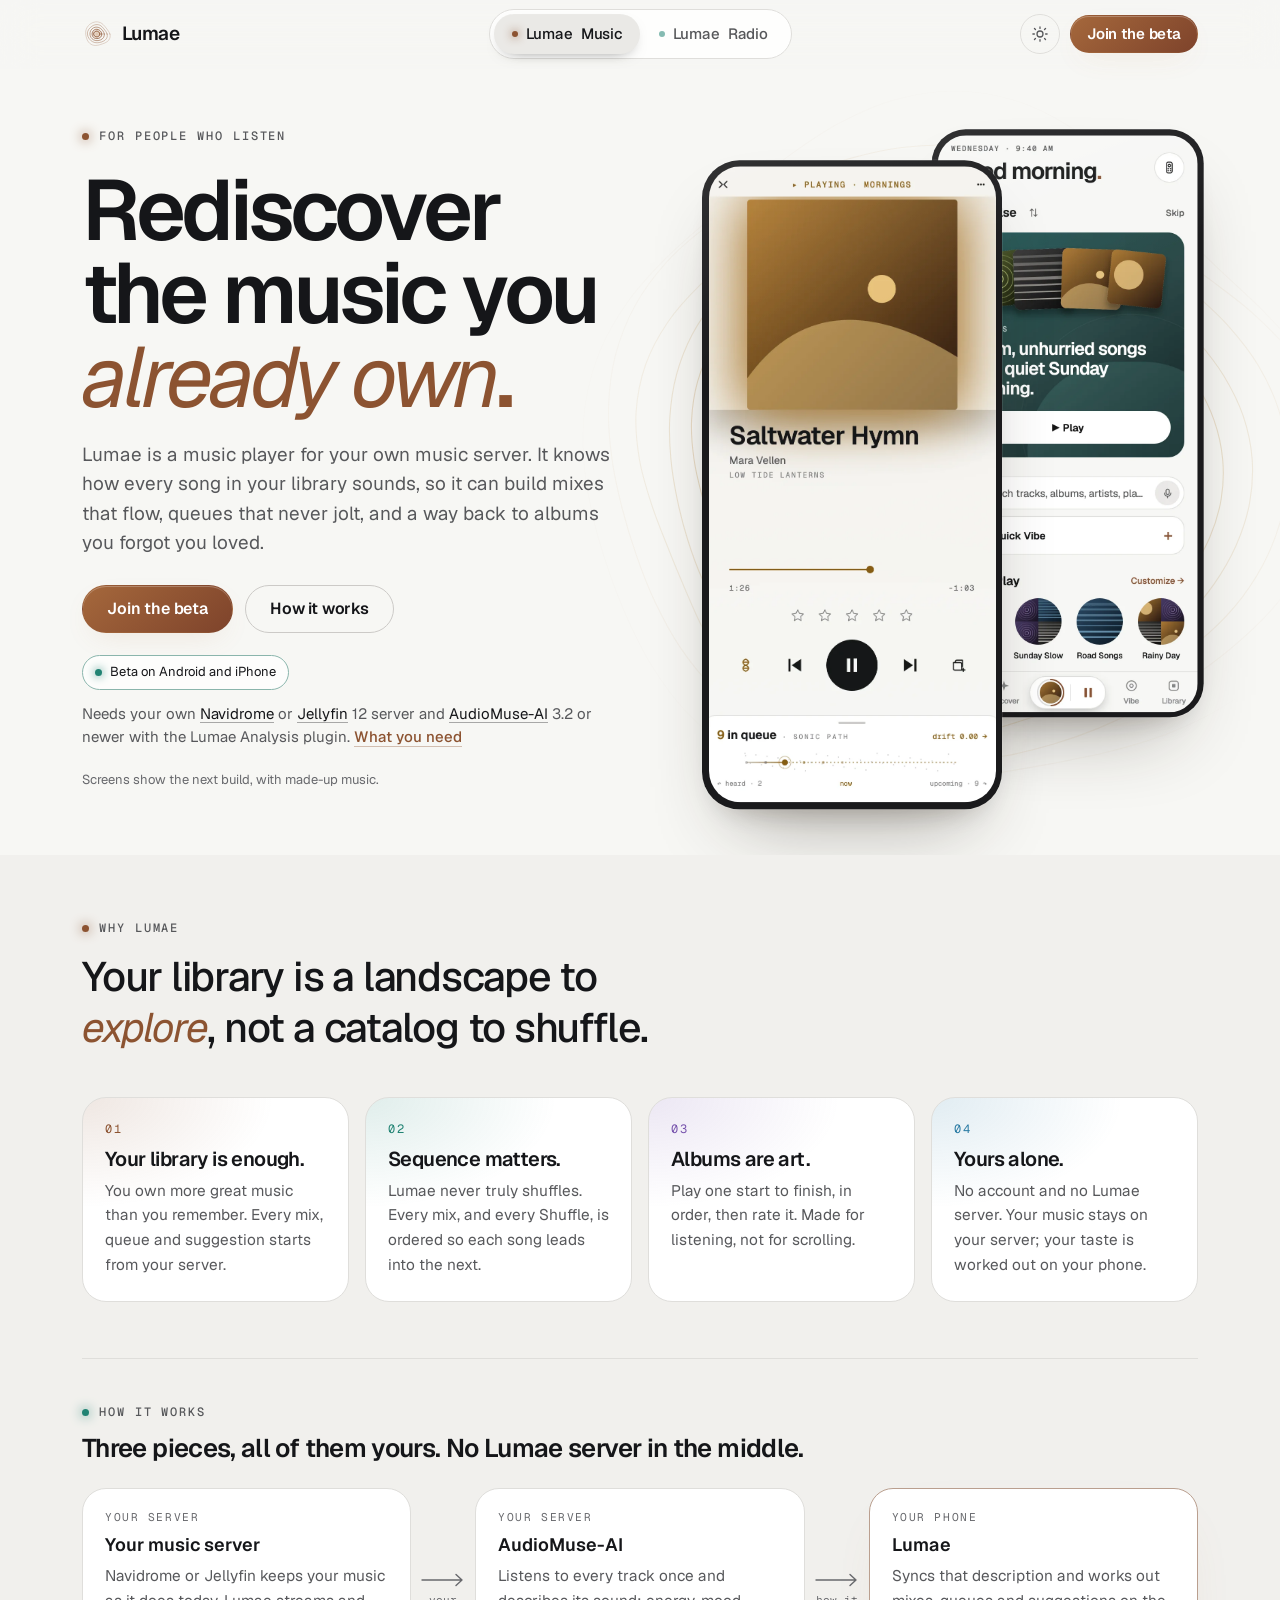
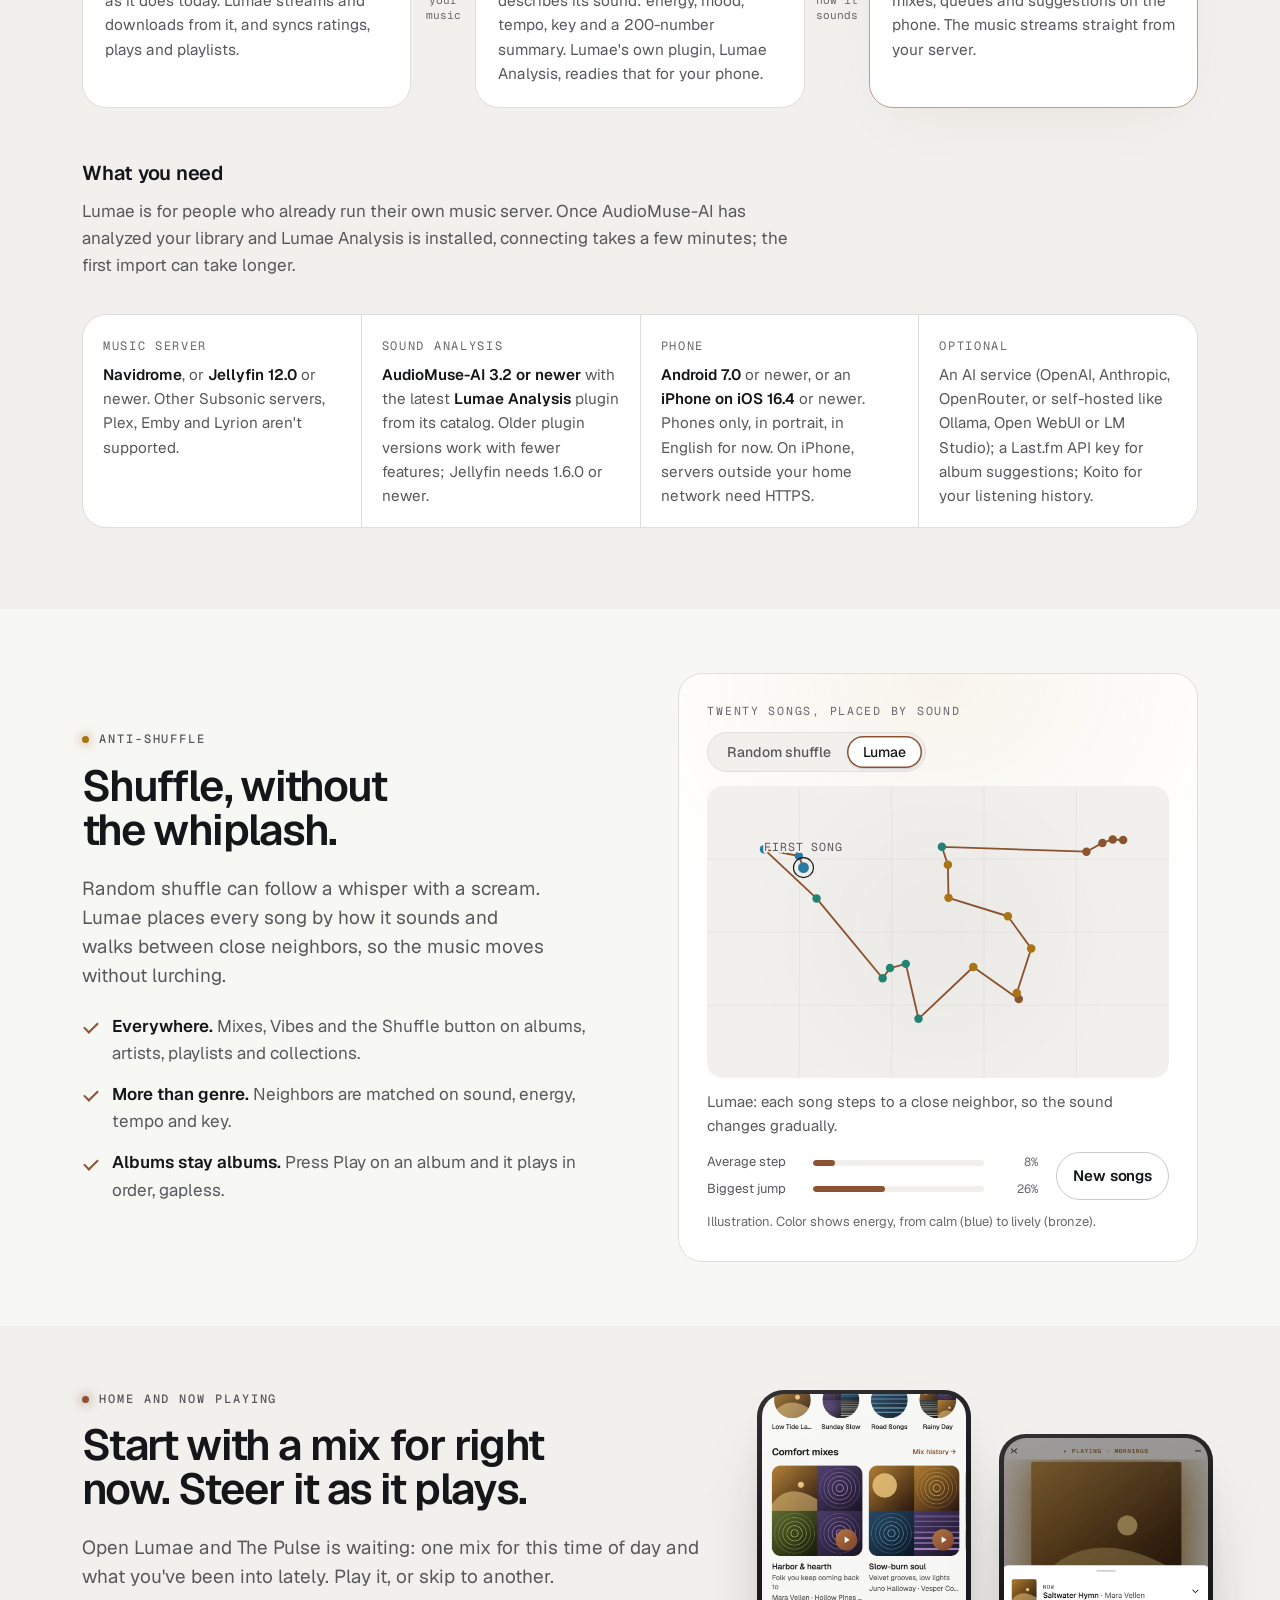
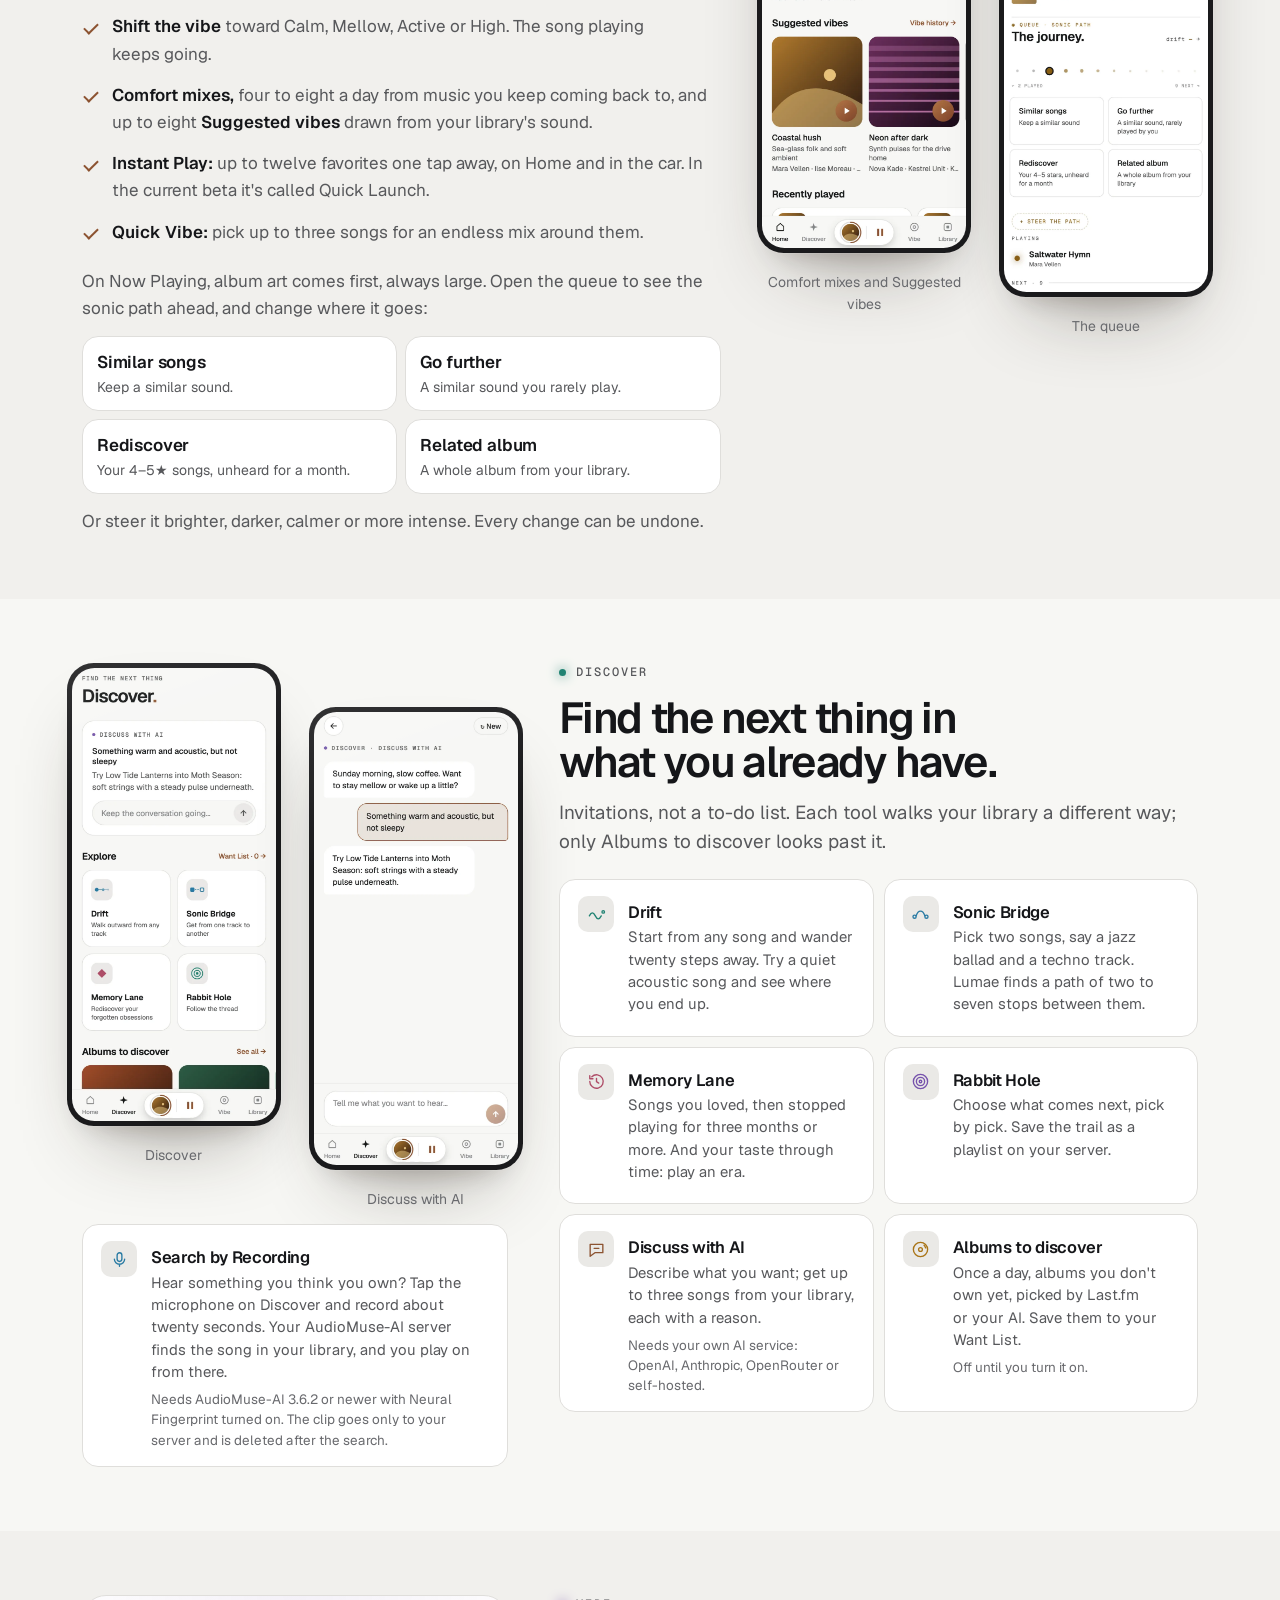
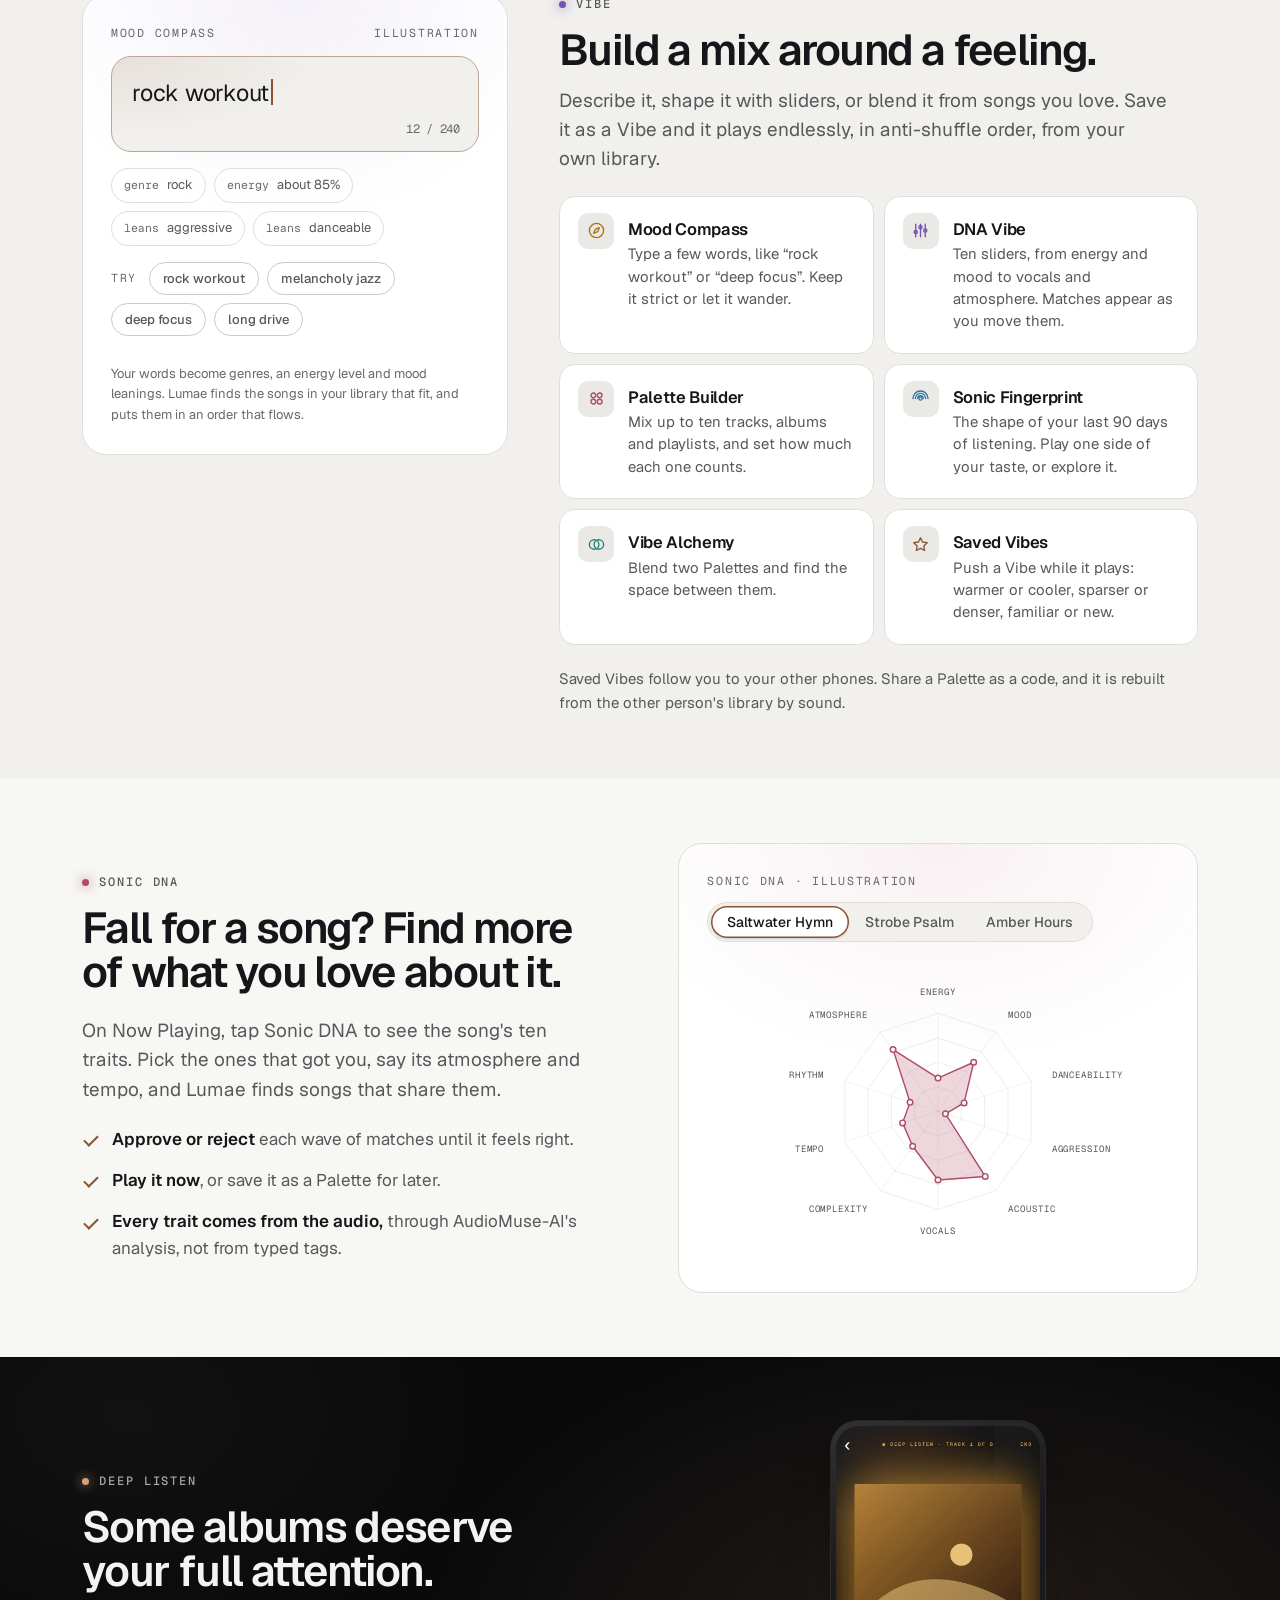
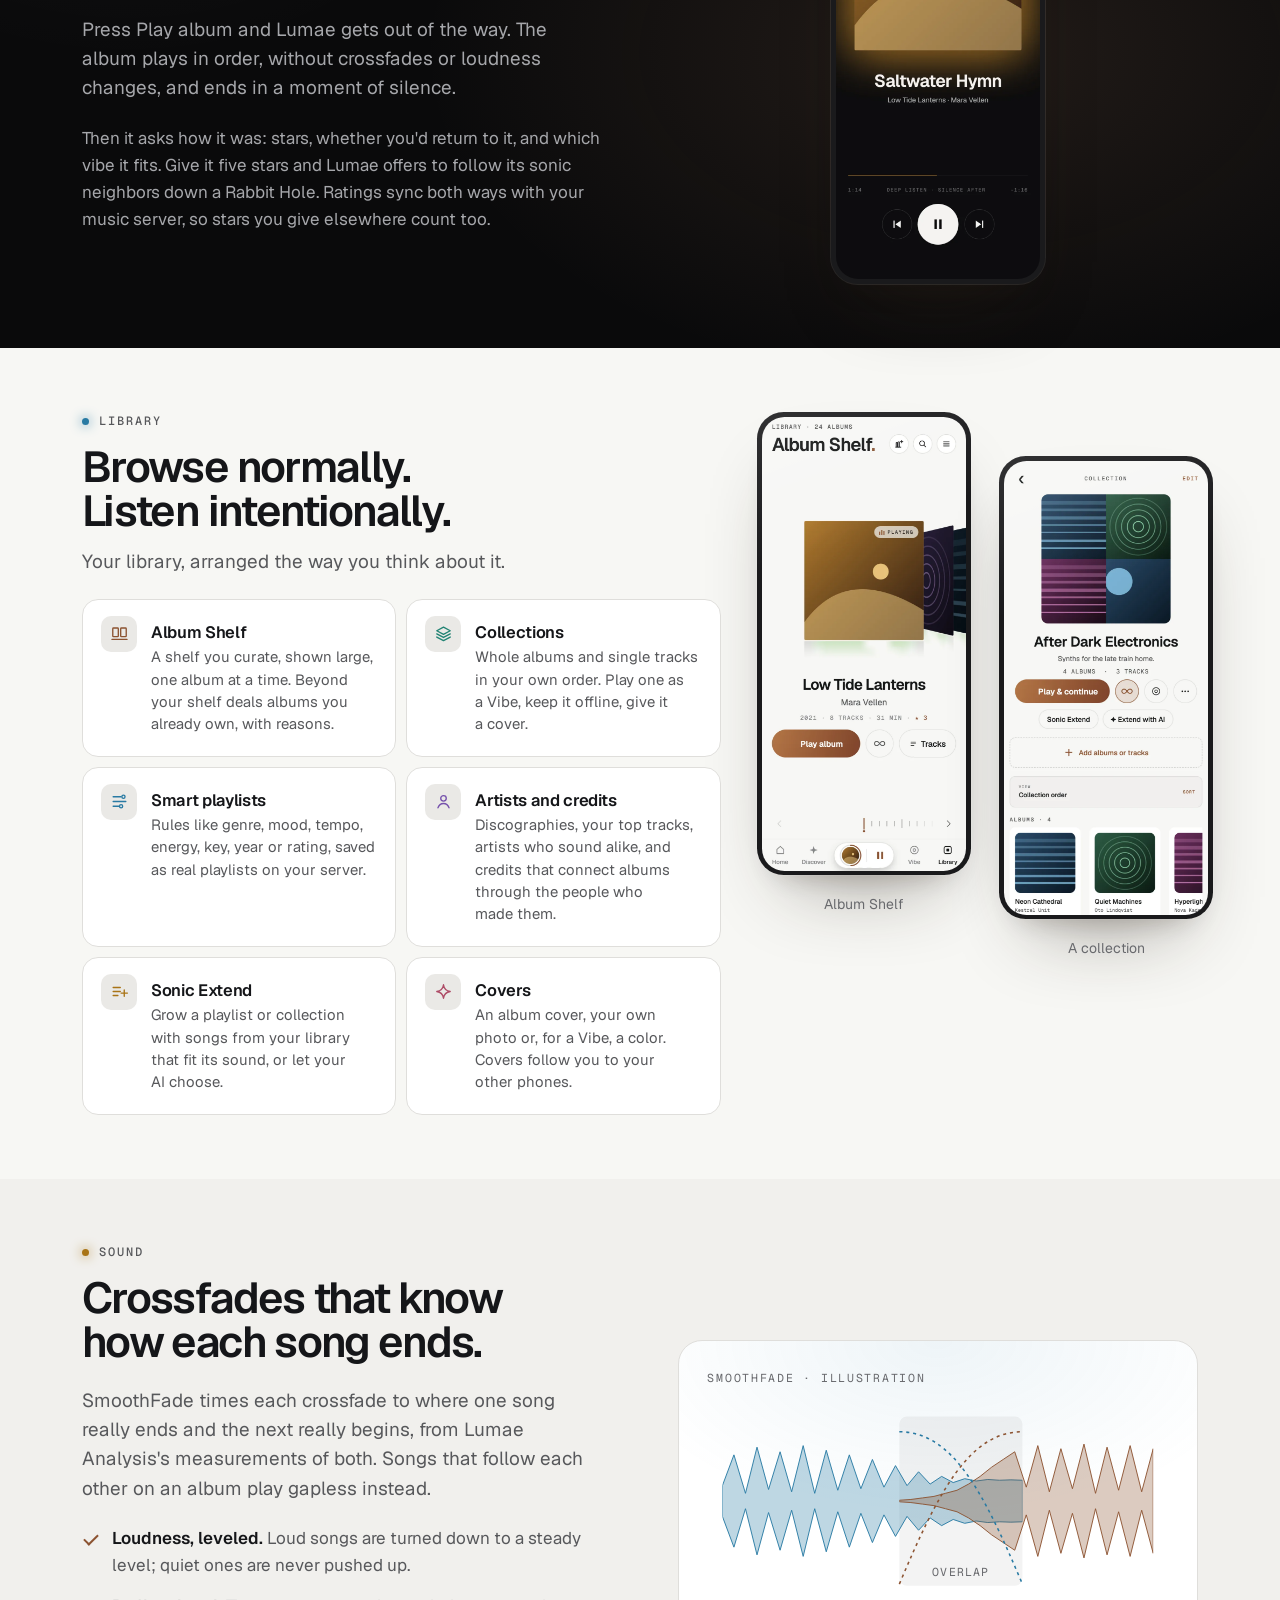
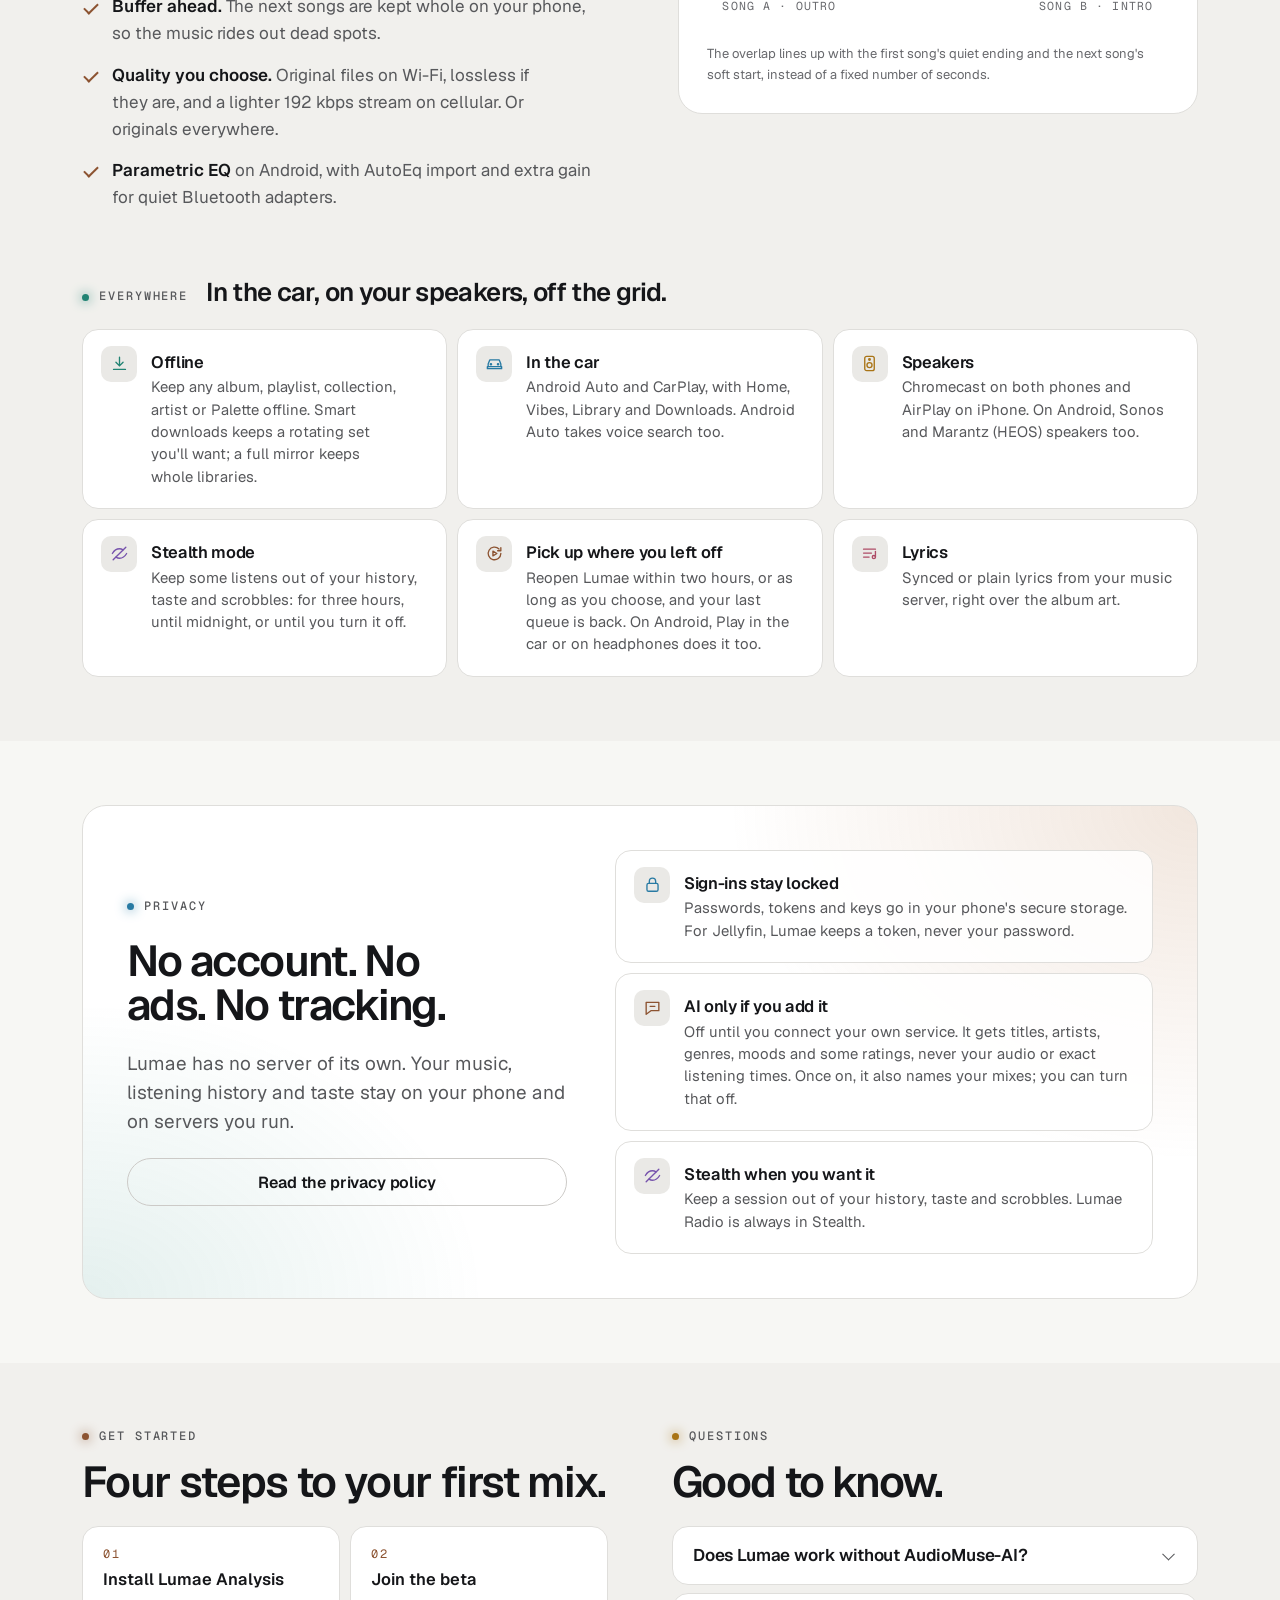
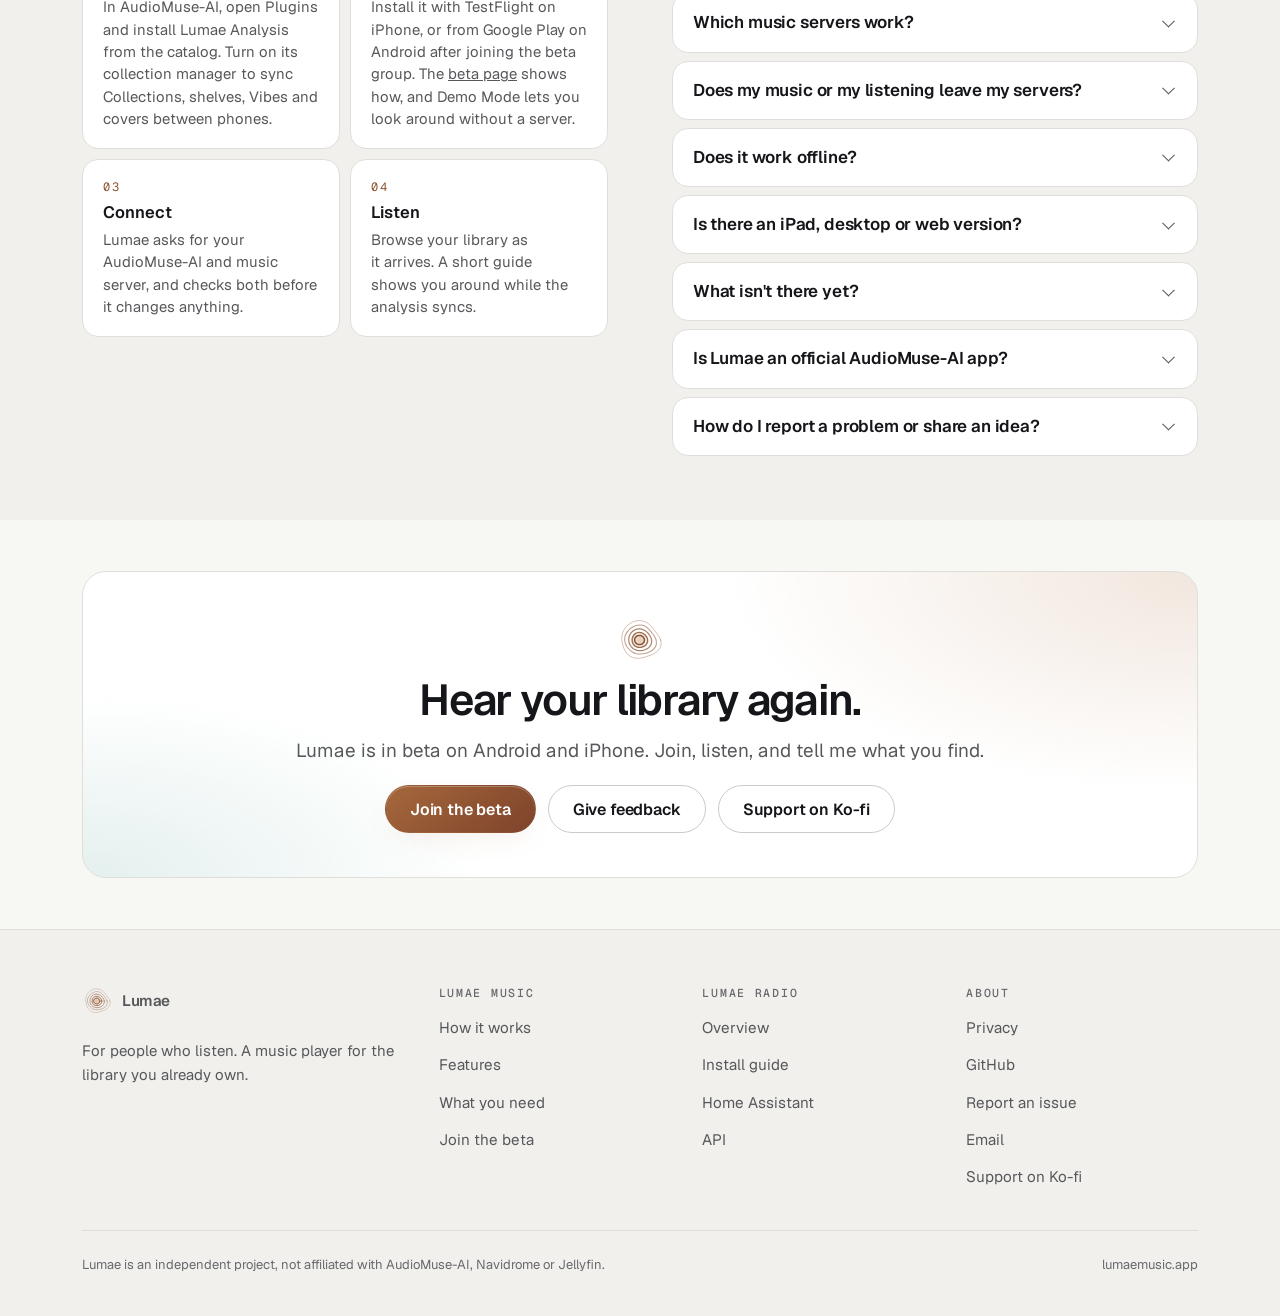
==== commit 24b0ec87: "Android beta: join the closed testing group on Google Play The beta page's Android section now walks" ====
--- a/docs/index.html
+++ b/docs/index.html
@@ -933,7 +933,7 @@
               </li>
               <li class="reveal">
                 <h3>Join the beta</h3>
-                <p>Install it with TestFlight on iPhone; Android is waiting for Google Play's review. The <a href="beta/">beta page</a> shows how, and Demo Mode lets you look around without a server.</p>
+                <p>Install it with TestFlight on iPhone, or from Google Play on Android after joining the beta group. The <a href="beta/">beta page</a> shows how, and Demo Mode lets you look around without a server.</p>
               </li>
               <li class="reveal">
                 <h3>Connect</h3>
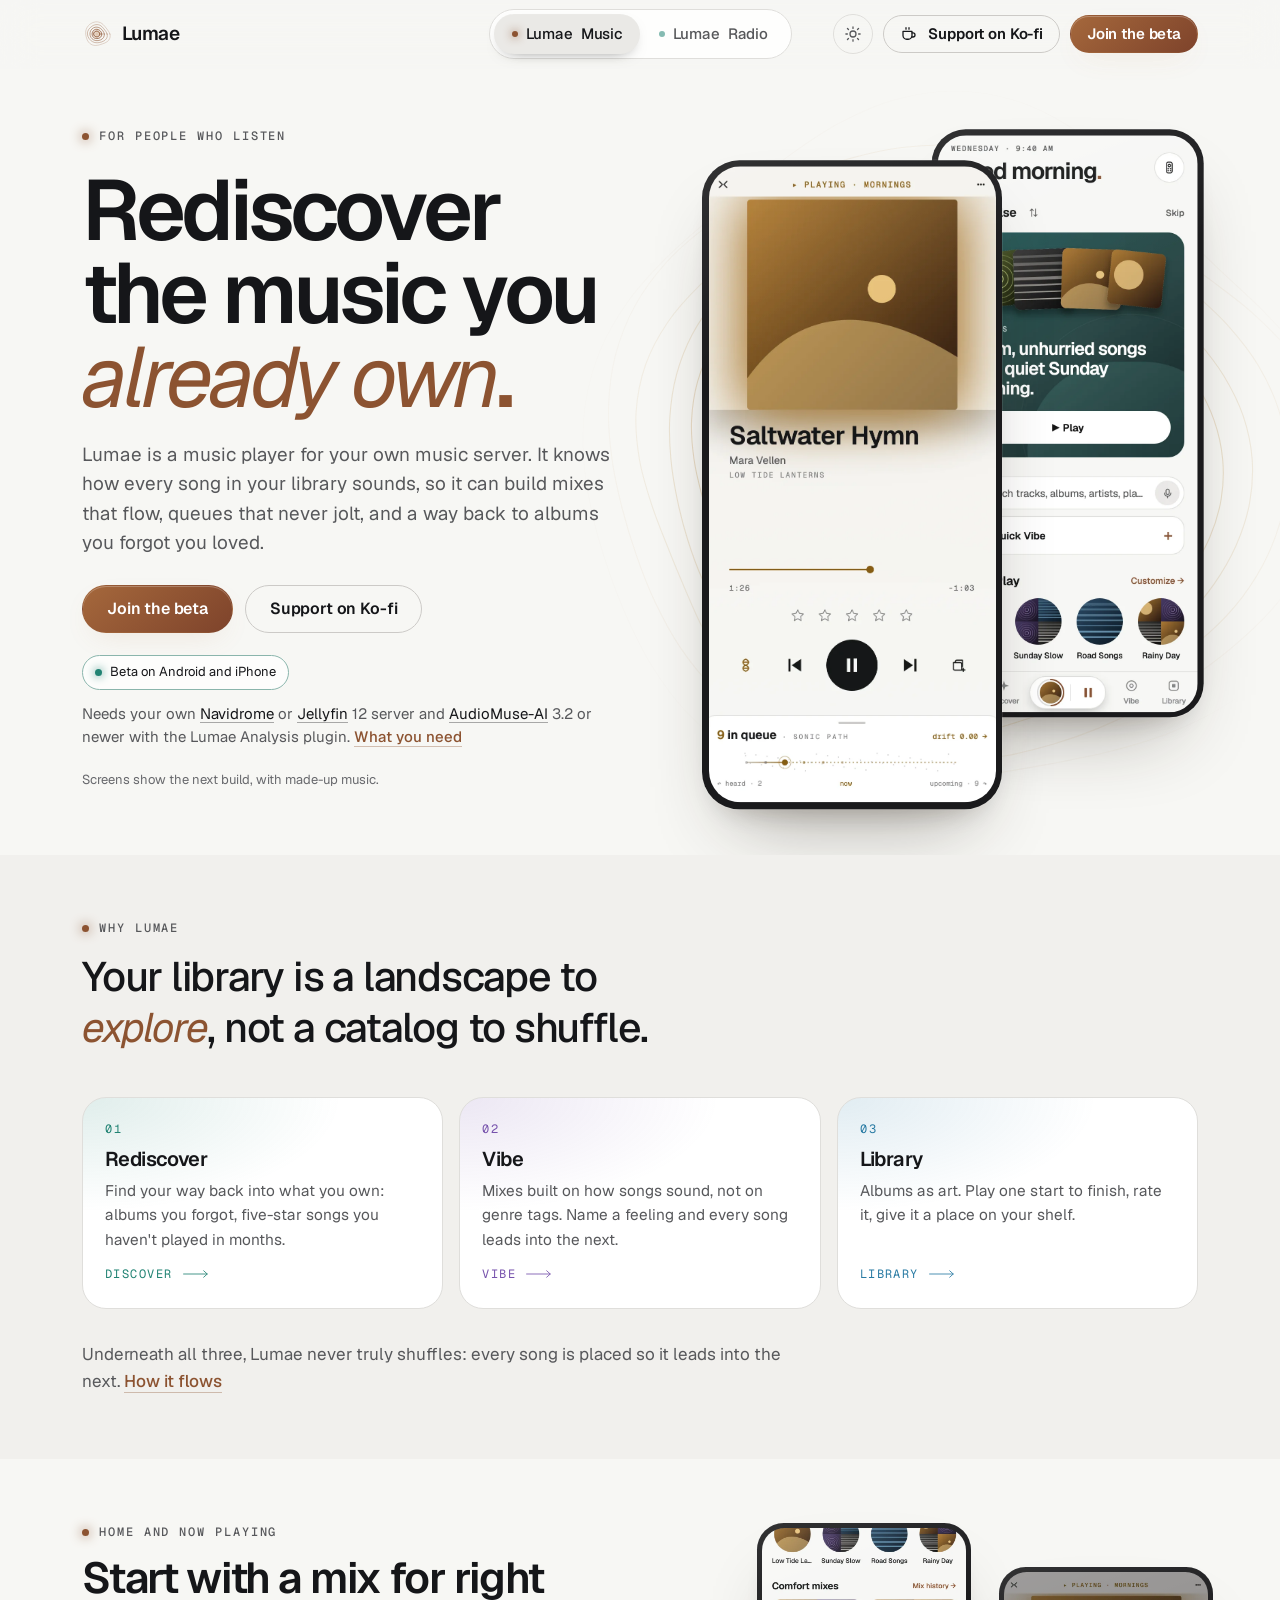
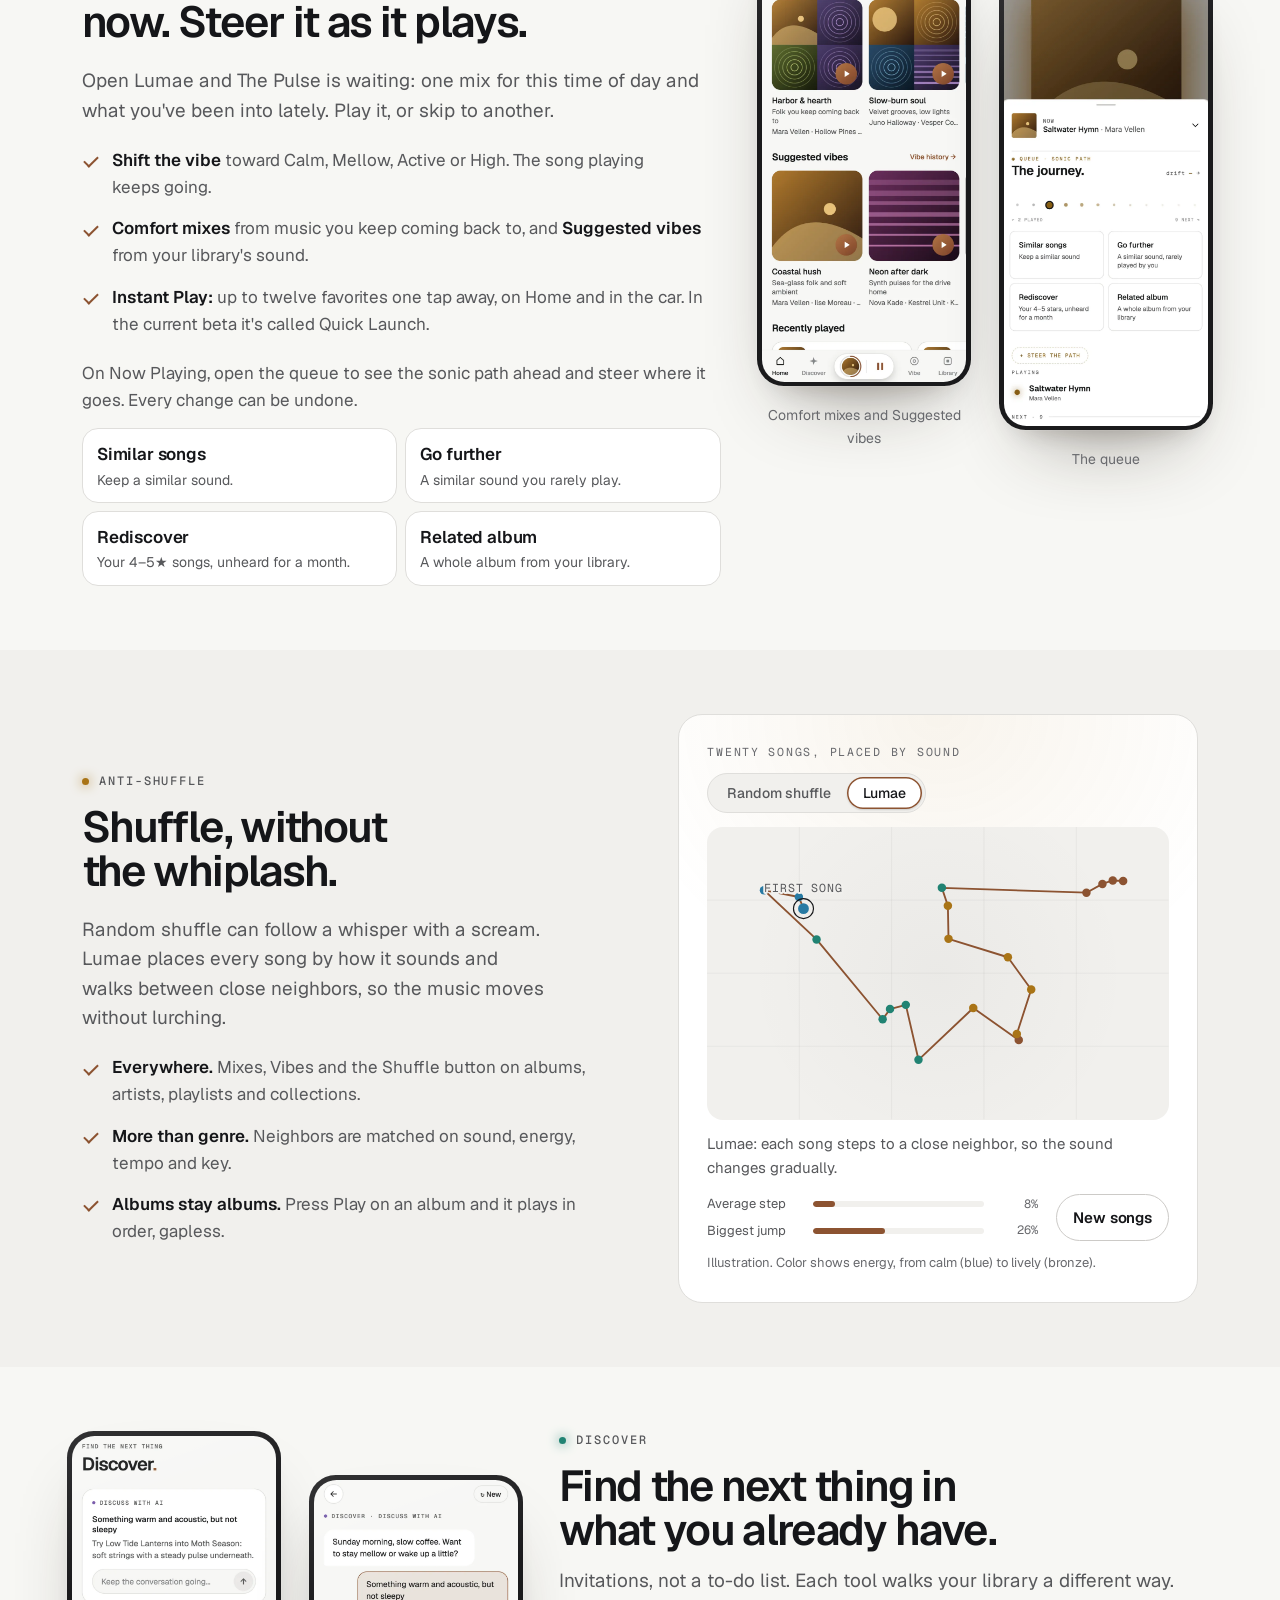
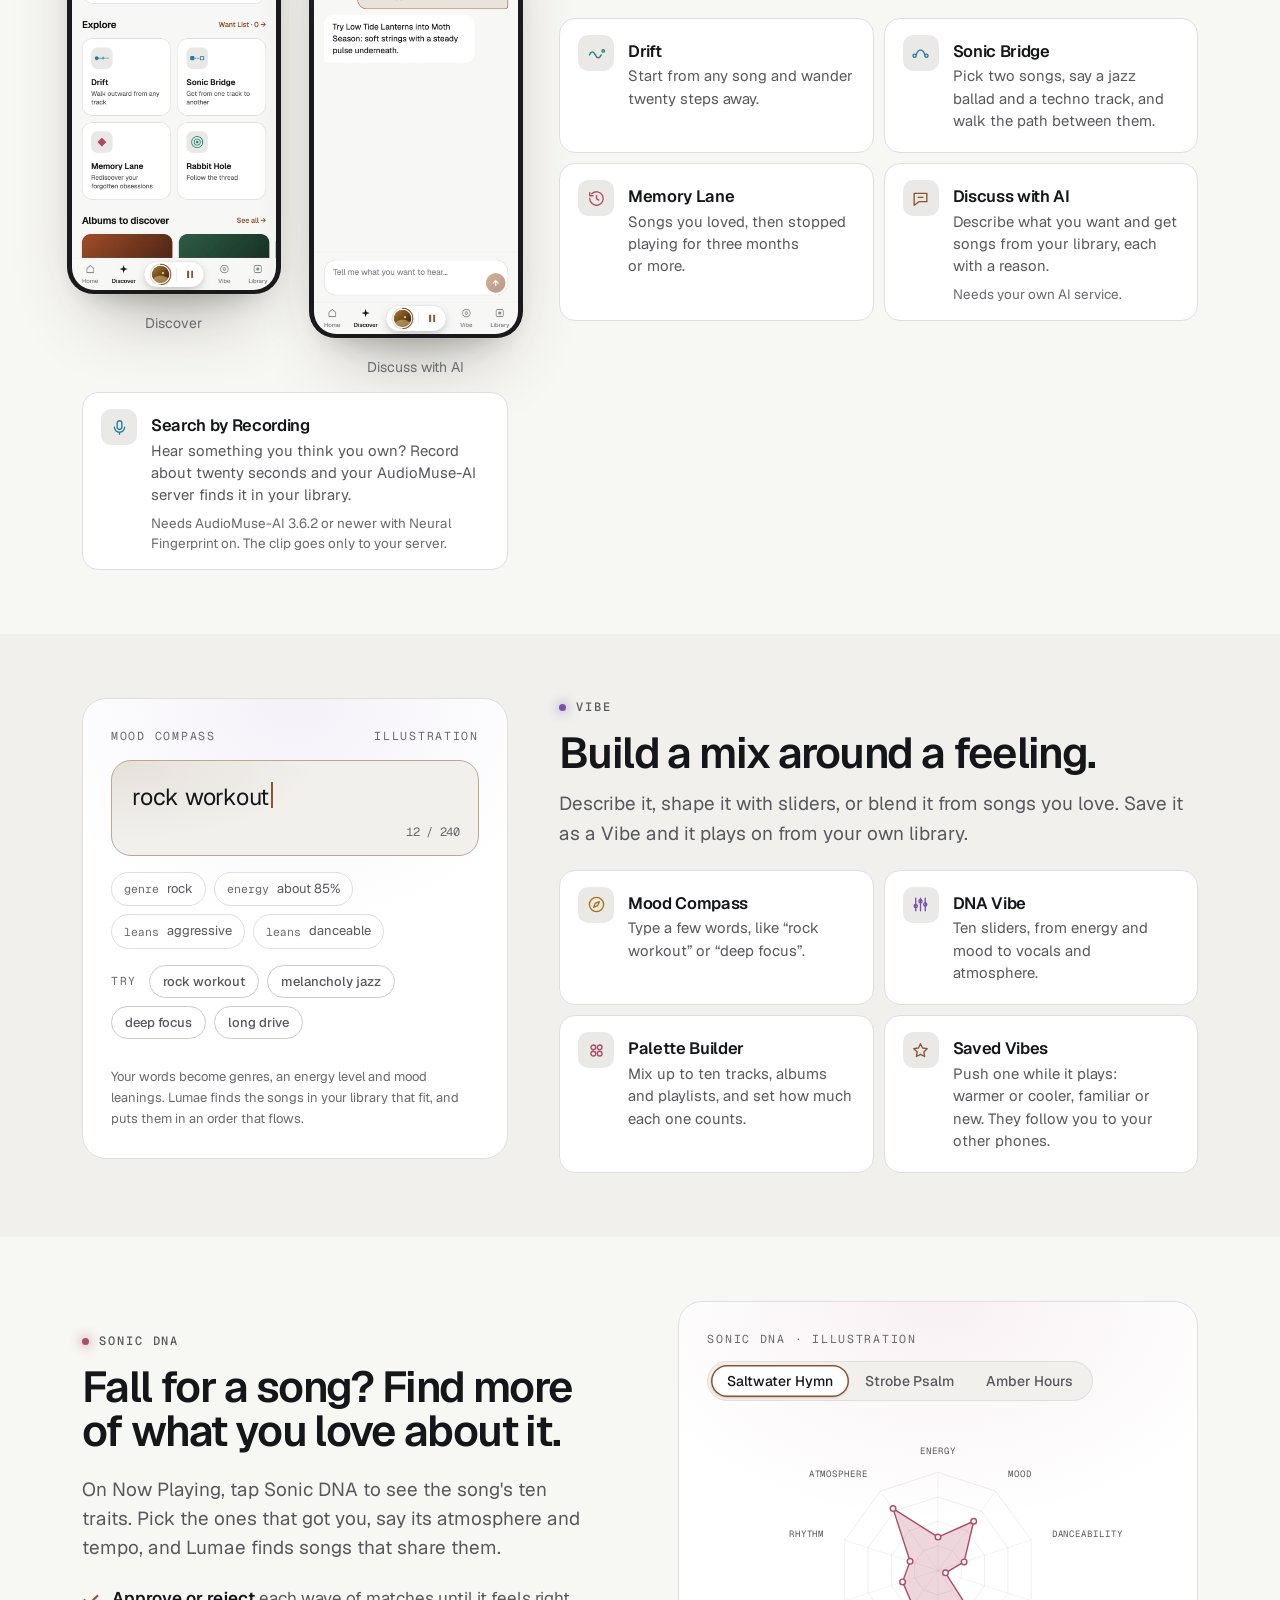
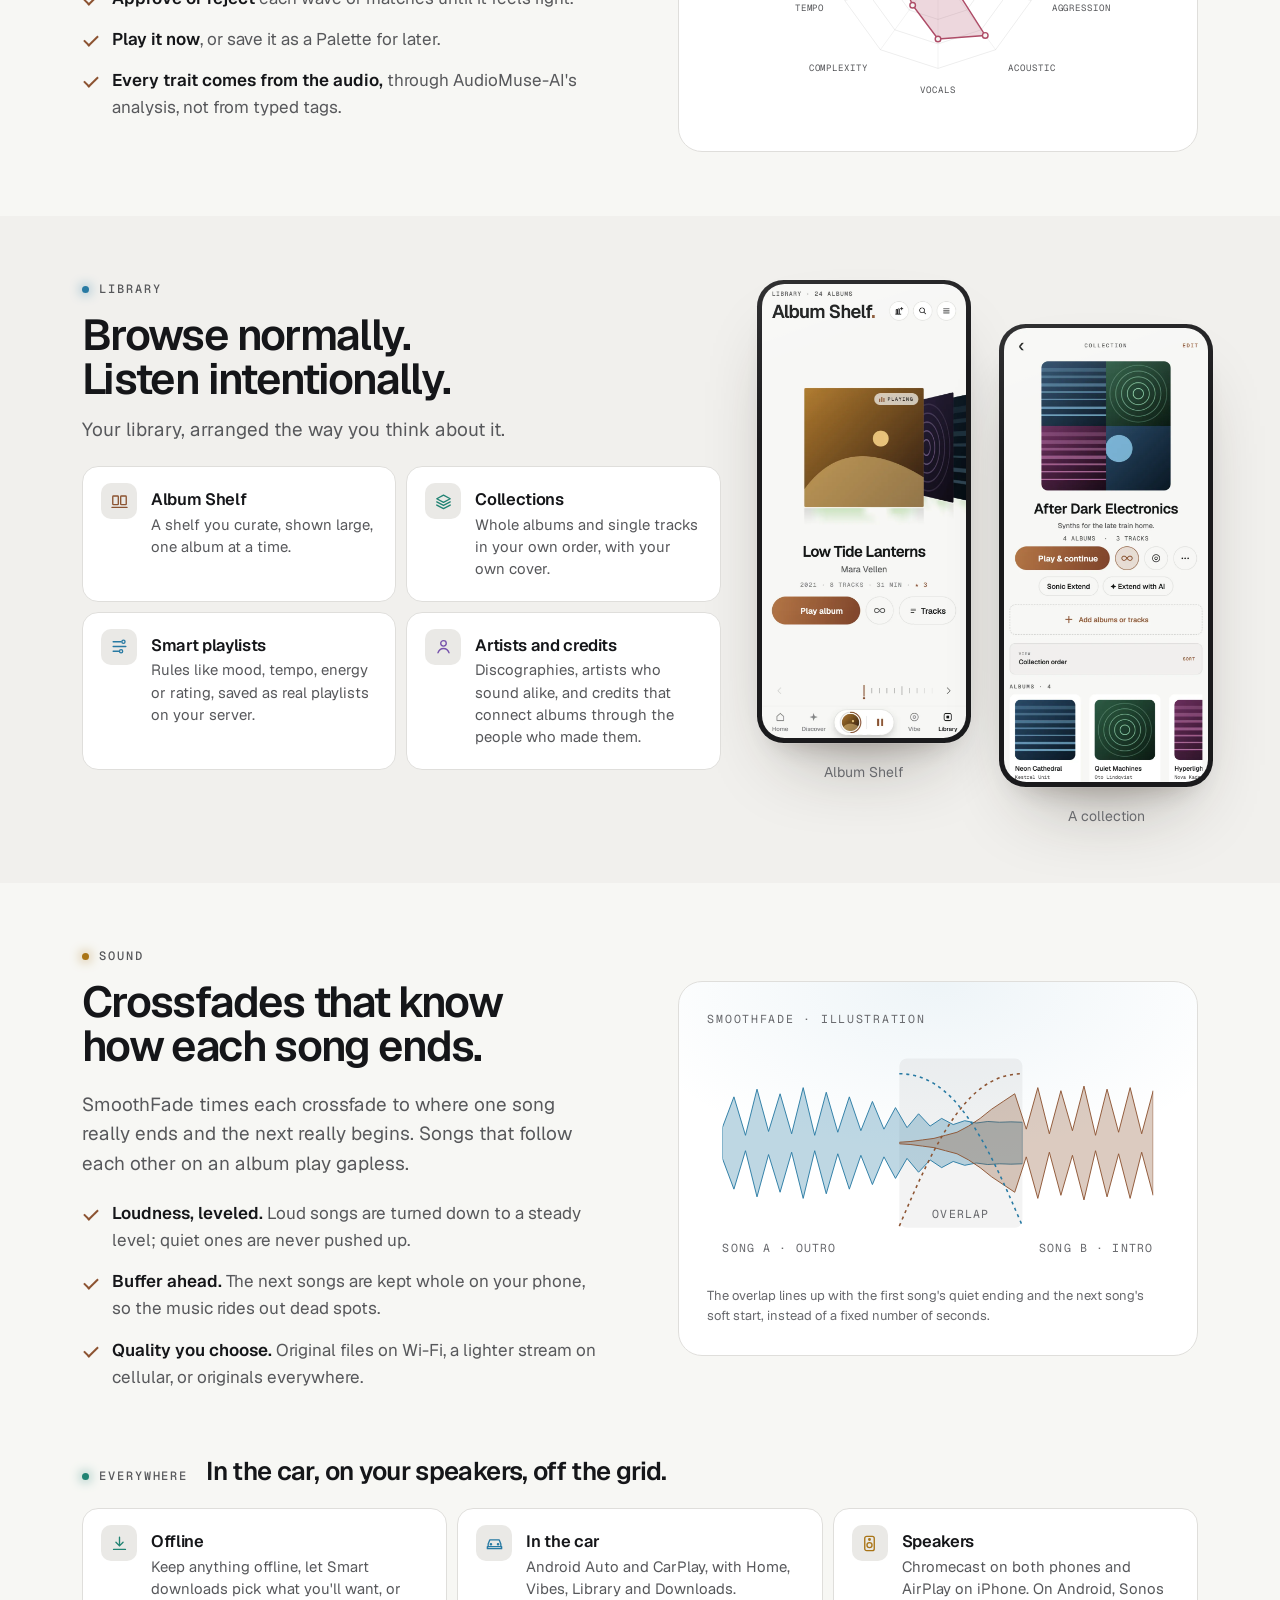
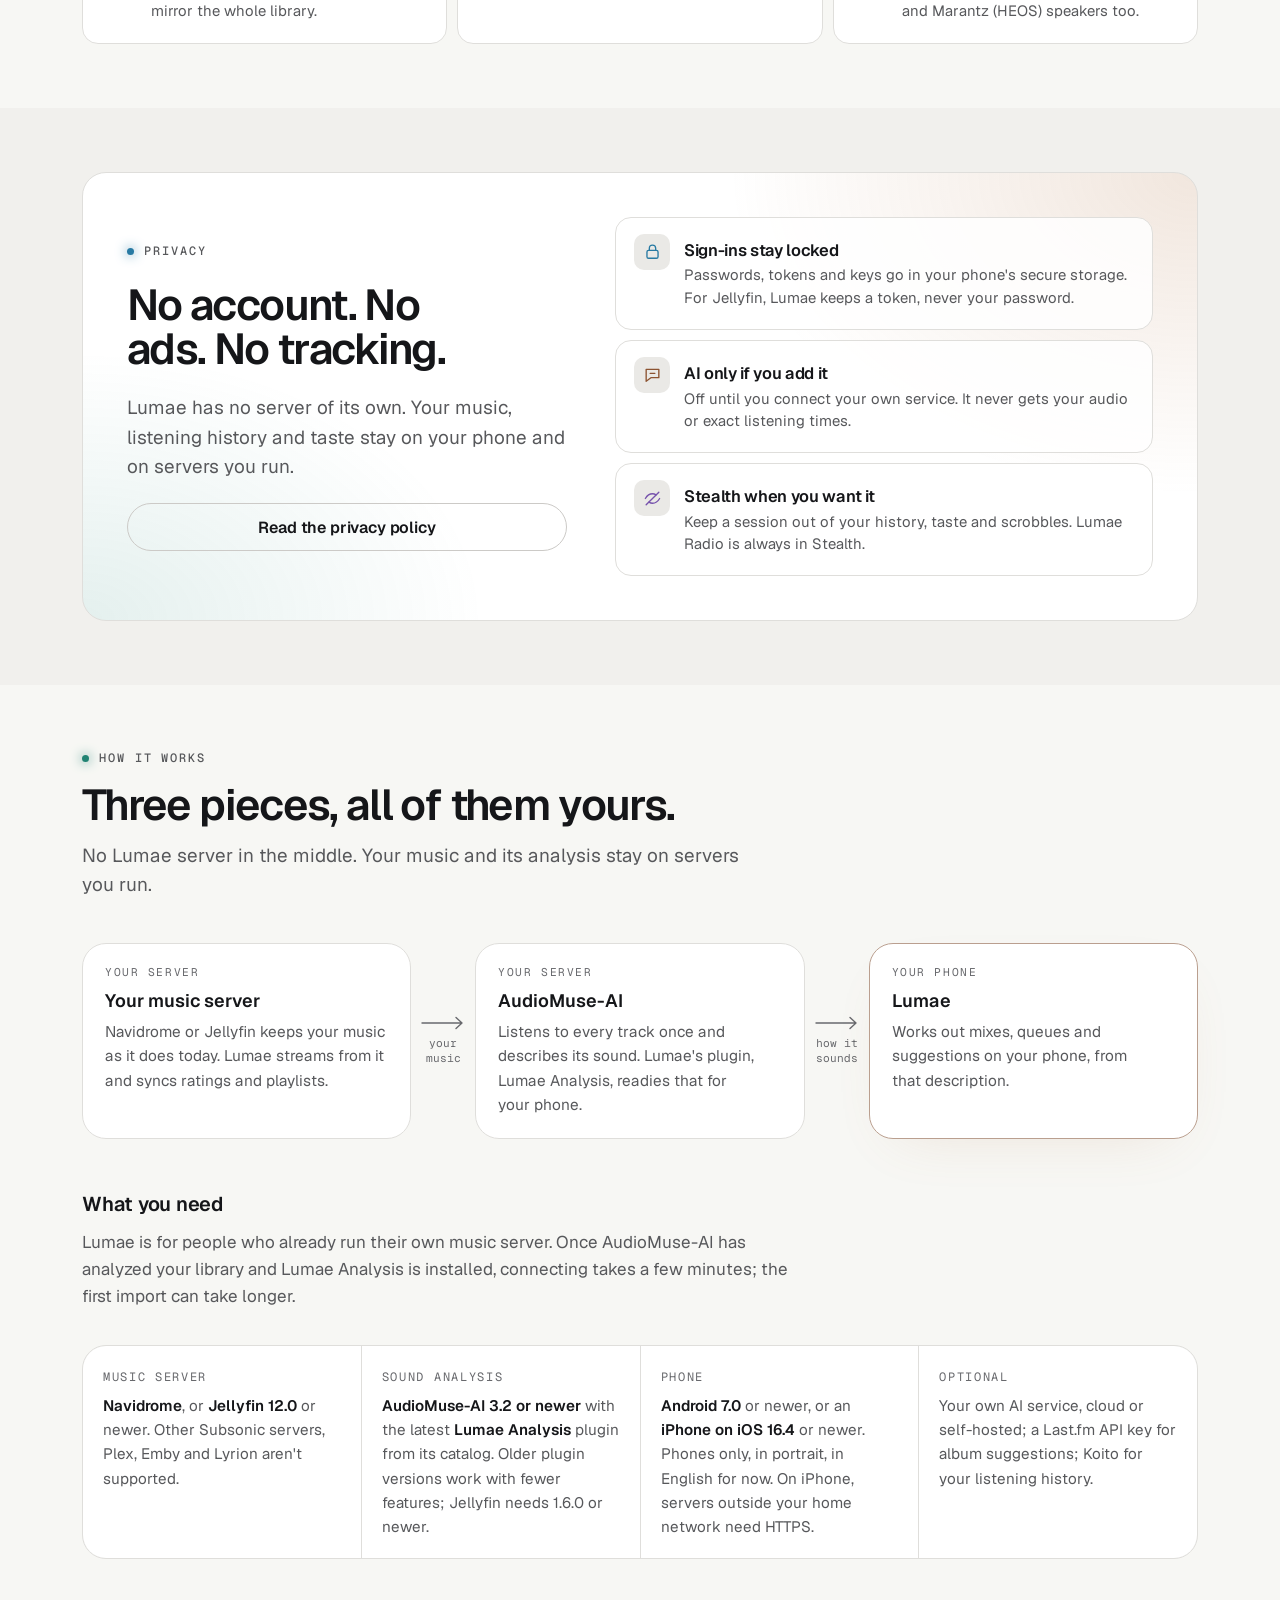
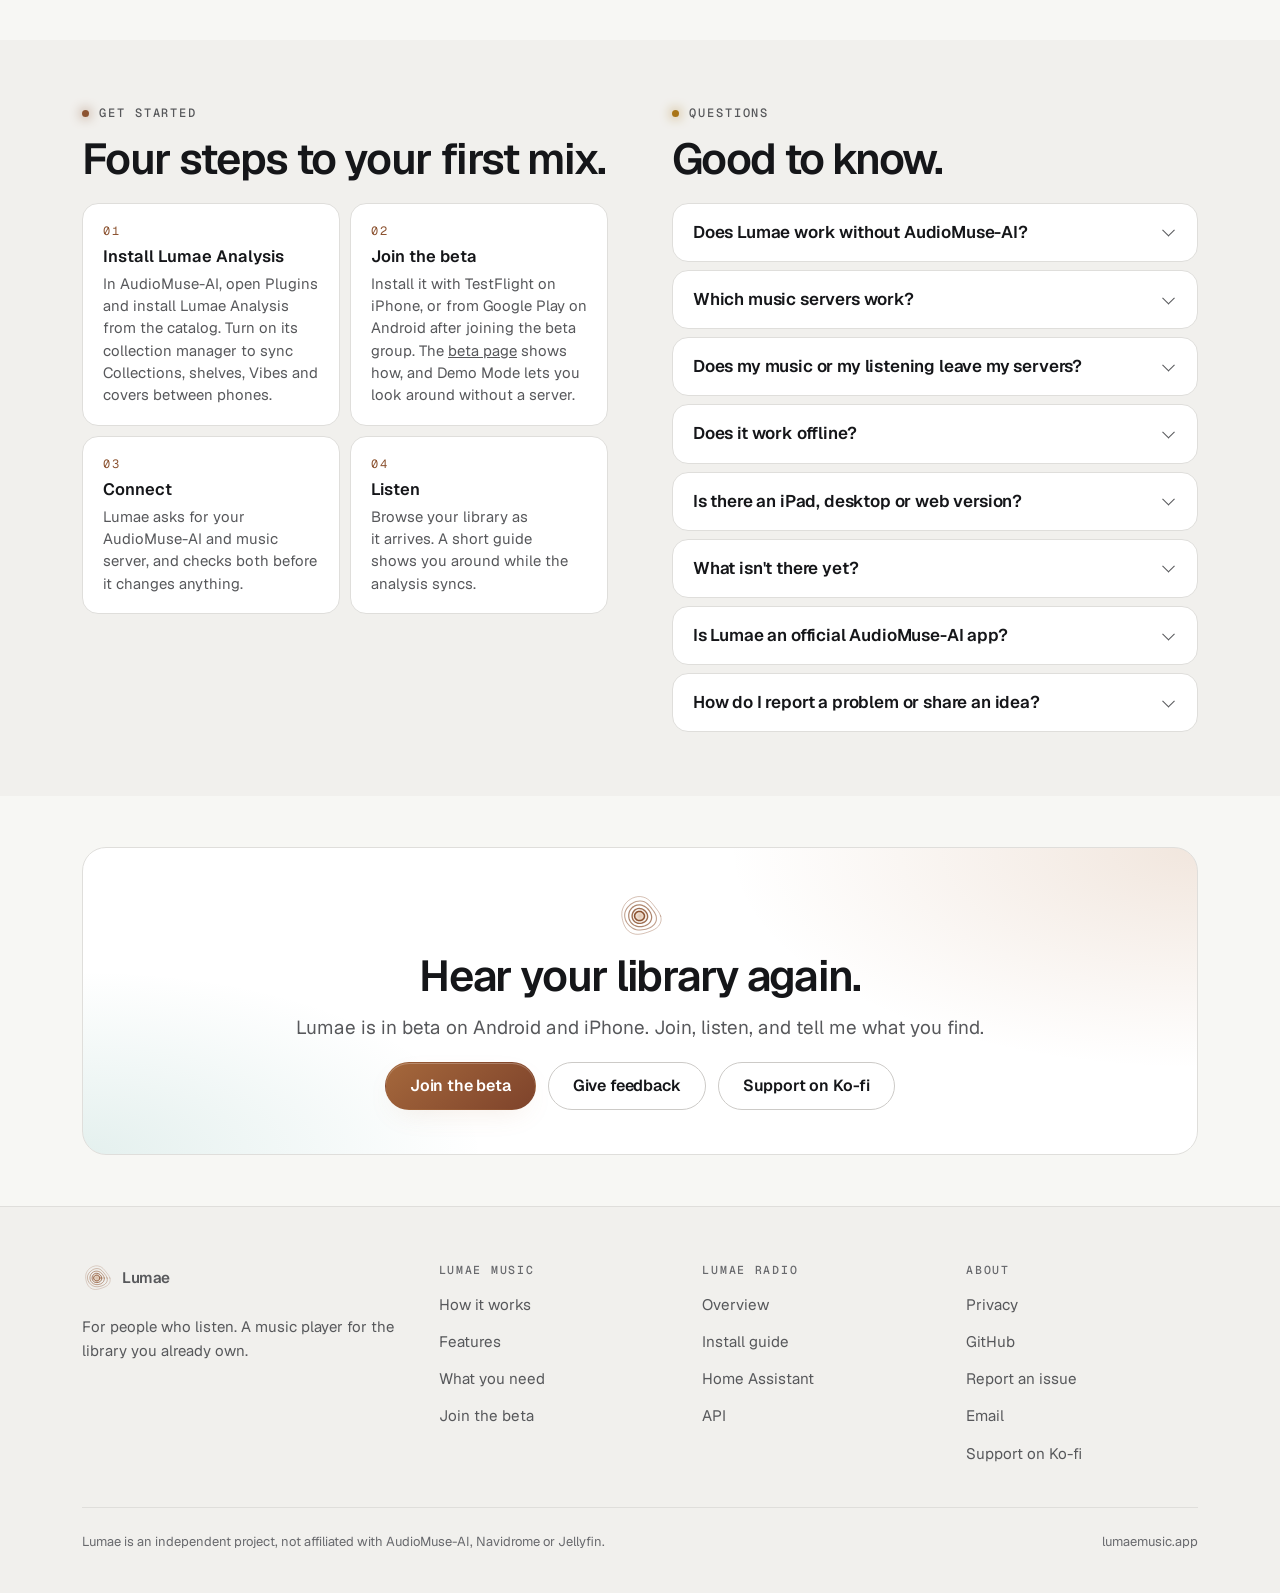
==== commit 56bd4ed3: "Home page: the three pillars first, How it works near the end After the hero, the page now opens wit" ====
--- a/docs/index.html
+++ b/docs/index.html
@@ -101,6 +101,10 @@
             <svg class="icon-moon" aria-hidden="true"><use href="#i-moon" /></svg>
             <svg class="icon-sun" aria-hidden="true"><use href="#i-sun" /></svg>
           </button>
+          <a class="btn btn--ghost btn--small btn--kofi" href="https://ko-fi.com/rendyhd" aria-label="Support Lumae on Ko-fi">
+            <svg viewBox="0 0 24 24" aria-hidden="true"><path d="M4 8.5h12v5.5a5 5 0 0 1-5 5H9a5 5 0 0 1-5-5V8.5Z" /><path d="M16 10.5h1.25a2.75 2.75 0 0 1 0 5.5H16M8 3.5v2M12 3.5v2" /></svg>
+            <span class="kofi-label">Support on Ko-fi</span>
+          </a>
           <a class="btn btn--primary btn--small" href="beta/">Join the beta</a>
         </div>
       </div>
@@ -122,7 +126,7 @@
             </p>
             <div class="hero-actions">
               <a class="btn btn--primary" href="beta/">Join the beta</a>
-              <a class="btn btn--ghost" href="#how">How it works</a>
+              <a class="btn btn--ghost" href="https://ko-fi.com/rendyhd">Support on Ko-fi</a>
             </div>
             <div class="hero-needs">
               <span class="chip chip--status">Beta on Android and iPhone</span>
@@ -180,7 +184,7 @@
         </div>
       </section>
 
-      <!-- Philosophy -->
+      <!-- Pillars -->
       <section class="section section--alt" id="why" aria-labelledby="why-title">
         <div class="wrap">
           <div class="section-head">
@@ -189,168 +193,35 @@
               Your library is a landscape to <em>explore</em>, not a catalog to shuffle.
             </h2>
           </div>
-          <div class="pillars">
-            <article class="pillar reveal" style="--p: var(--accent)">
+          <div class="pillars pillars--three">
+            <a class="pillar pillar--link reveal" href="#discover" style="--p: var(--teal)">
               <span class="num">01</span>
-              <h3>Your library is enough.</h3>
-              <p>You own more great music than you remember. Every mix, queue and suggestion starts from your server.</p>
-            </article>
-            <article class="pillar reveal" style="--p: var(--teal)">
+              <h3>Rediscover</h3>
+              <p>Find your way back into what you own: albums you forgot, five-star songs you haven't played in months.</p>
+              <span class="pillar-more">Discover <svg aria-hidden="true"><use href="#i-arrow" /></svg></span>
+            </a>
+            <a class="pillar pillar--link reveal" href="#vibe" style="--p: var(--lavender)">
               <span class="num">02</span>
-              <h3>Sequence matters.</h3>
-              <p>Lumae never truly shuffles. Every mix, and every Shuffle, is ordered so each song leads into the next.</p>
-            </article>
-            <article class="pillar reveal" style="--p: var(--lavender)">
+              <h3>Vibe</h3>
+              <p>Mixes built on how songs sound, not on genre tags. Name a feeling and every song leads into the next.</p>
+              <span class="pillar-more">Vibe <svg aria-hidden="true"><use href="#i-arrow" /></svg></span>
+            </a>
+            <a class="pillar pillar--link reveal" href="#library" style="--p: var(--sky)">
               <span class="num">03</span>
-              <h3>Albums are art.</h3>
-              <p>Play one start to finish, in order, then rate it. Made for listening, not for scrolling.</p>
-            </article>
-            <article class="pillar reveal" style="--p: var(--sky)">
-              <span class="num">04</span>
-              <h3>Yours alone.</h3>
-              <p>No account and no Lumae server. Your music stays on your server; your taste is worked out on your phone.</p>
-            </article>
-          </div>
-          <div class="how" id="how">
-            <div class="how-head">
-              <p class="kicker kicker--teal">How it works</p>
-              <h3 id="how-title" class="h3">Three pieces, all of them yours. No Lumae server in the middle.</h3>
-            </div>
-          <div class="flow reveal">
-            <article class="flow-node">
-              <span class="tag">Your server</span>
-              <h3>Your music server</h3>
-              <p>Navidrome or Jellyfin keeps your music as it does today. Lumae streams and downloads from it, and syncs ratings, plays and playlists.</p>
-            </article>
-            <div class="flow-arrow" aria-hidden="true">
-              <svg><use href="#i-arrow" /></svg>
-              <span>your music</span>
-            </div>
-            <article class="flow-node">
-              <span class="tag">Your server</span>
-              <h3>AudioMuse-AI</h3>
-              <p>Listens to every track once and describes its sound: energy, mood, tempo, key and a 200-number summary. Lumae's own plugin, Lumae Analysis, readies that for your phone.</p>
-            </article>
-            <div class="flow-arrow" aria-hidden="true">
-              <svg><use href="#i-arrow" /></svg>
-              <span>how it sounds</span>
-            </div>
-            <article class="flow-node flow-node--you">
-              <span class="tag">Your phone</span>
-              <h3>Lumae</h3>
-              <p>Syncs that description and works out mixes, queues and suggestions on the phone. The music streams straight from your server.</p>
-            </article>
-          </div>
-          <div class="need need--stacked" id="need">
-            <div class="need-head">
-              <h3 class="h3">What you need</h3>
-              <p class="muted">
-                Lumae is for people who already run their own music server. Once AudioMuse-AI has analyzed your library and
-                Lumae Analysis is installed, connecting takes a few minutes; the first import can take longer.
-              </p>
-            </div>
-            <dl class="reqs reqs--grid reveal">
-              <div class="req">
-                <dt>Music server</dt>
-                <dd><strong>Navidrome</strong>, or <strong>Jellyfin 12.0</strong> or newer. Other Subsonic servers, Plex, Emby and Lyrion aren't supported.</dd>
-              </div>
-              <div class="req">
-                <dt>Sound analysis</dt>
-                <dd>
-                  <strong>AudioMuse-AI 3.2 or newer</strong> with the latest <strong>Lumae Analysis</strong> plugin from its catalog. Older
-                  plugin versions work with fewer features; Jellyfin needs 1.6.0 or newer.
-                </dd>
-              </div>
-              <div class="req">
-                <dt>Phone</dt>
-                <dd>
-                  <strong>Android 7.0</strong> or newer, or an <strong>iPhone on iOS 16.4</strong> or newer. Phones only, in portrait, in English for now. On iPhone, servers outside your home network need HTTPS.
-                </dd>
-              </div>
-              <div class="req">
-                <dt>Optional</dt>
-                <dd>
-                  An AI service (OpenAI, Anthropic, OpenRouter, or self-hosted like Ollama, Open WebUI or LM Studio); a
-                  Last.fm API key for album suggestions; Koito for your listening history.
-                </dd>
-              </div>
-            </dl>
-          </div>
-          </div>
-        </div>
-      </section>
-
-      <!-- Anti-shuffle -->
-      <section class="section" id="anti-shuffle" aria-labelledby="shuffle-title">
-        <div class="wrap split">
-          <div class="stack stack--lg">
-            <div class="stack">
-              <p class="kicker kicker--gold">Anti-shuffle</p>
-              <h2 id="shuffle-title" class="h2">Shuffle, without the whiplash.</h2>
-            </div>
-            <p class="lead">
-              Random shuffle can follow a whisper with a scream. Lumae places every song by how it sounds and walks between
-              close neighbors, so the music moves without lurching.
-            </p>
-            <ul class="list-check" role="list">
-              <li>
-                <strong>Everywhere.</strong> Mixes, Vibes and the Shuffle button on albums, artists, playlists and collections.
-              </li>
-              <li><strong>More than genre.</strong> Neighbors are matched on sound, energy, tempo and key.</li>
-              <li><strong>Albums stay albums.</strong> Press Play on an album and it plays in order, gapless.</li>
-            </ul>
-          </div>
-          <div class="panel reveal" data-demo="shuffle" style="--panel-glow: var(--gold)">
-            <div class="panel-head">
-              <span class="panel-label">Twenty songs, placed by sound</span>
-              <div class="segmented" role="group" aria-label="Order the queue by">
-                <button type="button" data-mode="shuffle" aria-pressed="false">Random shuffle</button>
-                <button type="button" data-mode="lumae" aria-pressed="true">Lumae</button>
-              </div>
-            </div>
-            <svg
-              class="map-svg"
-              viewBox="0 0 600 380"
-              role="img"
-              aria-label="Twenty songs drawn as dots on a map, where close dots sound alike. A line joins them in the order they would play."
-            >
-              <g class="grid">
-                <line x1="120" y1="0" x2="120" y2="380" />
-                <line x1="240" y1="0" x2="240" y2="380" />
-                <line x1="360" y1="0" x2="360" y2="380" />
-                <line x1="480" y1="0" x2="480" y2="380" />
-                <line x1="0" y1="95" x2="600" y2="95" />
-                <line x1="0" y1="190" x2="600" y2="190" />
-                <line x1="0" y1="285" x2="600" y2="285" />
-              </g>
-              <g class="paths"></g>
-              <g class="dots"></g>
-            </svg>
-            <p class="demo-caption" data-out="caption" aria-live="polite">
-              Each dot is a song. Close dots sound alike.
-            </p>
-            <div class="panel-foot">
-              <div class="meter">
-                <div class="meter-row">
-                  <span>Average step</span>
-                  <span class="meter-bar"><span data-bar="avg"></span></span>
-                  <span class="val" data-out="avg"></span>
-                </div>
-                <div class="meter-row">
-                  <span>Biggest jump</span>
-                  <span class="meter-bar"><span data-bar="max"></span></span>
-                  <span class="val" data-out="max"></span>
-                </div>
-              </div>
-              <button class="btn btn--ghost btn--small" type="button" data-action="new-songs">New songs</button>
-            </div>
-            <p class="demo-note">Illustration. Color shows energy, from calm (blue) to lively (bronze).</p>
-          </div>
+              <h3>Library</h3>
+              <p>Albums as art. Play one start to finish, rate it, give it a place on your shelf.</p>
+              <span class="pillar-more">Library <svg aria-hidden="true"><use href="#i-arrow" /></svg></span>
+            </a>
+          </div>
+          <p class="pillars-thread">
+            Underneath all three, Lumae never truly shuffles: every song is placed so it leads into the next.
+            <a class="text-link" href="#anti-shuffle">How it flows</a>
+          </p>
         </div>
       </section>
 
       <!-- Home and Now Playing -->
-      <section class="section section--alt" id="home" aria-labelledby="home-title">
+      <section class="section" id="home" aria-labelledby="home-title">
         <div class="wrap split split--reverse split--top split--cards">
           <div class="phone-row phone-row--captions">
             <figure class="phone">
@@ -407,28 +278,89 @@
             </p>
             <ul class="list-check" role="list">
               <li><strong>Shift the vibe</strong> toward Calm, Mellow, Active or High. The song playing keeps going.</li>
-              <li>
-                <strong>Comfort mixes,</strong> four to eight a day from music you keep coming back to, and up to eight
-                <strong>Suggested vibes</strong> drawn from your library's sound.
-              </li>
+              <li><strong>Comfort mixes</strong> from music you keep coming back to, and <strong>Suggested vibes</strong> from your library's sound.</li>
               <li>
                 <strong>Instant Play:</strong> up to twelve favorites one tap away, on Home and in the car. In the current beta it's called Quick Launch.
               </li>
-              <li><strong>Quick Vibe:</strong> pick up to three songs for an endless mix around them.</li>
             </ul>
             <div class="stack" id="queue">
-              <p class="muted">
-                On Now Playing, album art comes first, always large. Open the queue to see the sonic path ahead, and change
-                where it goes:
-              </p>
+              <p class="muted">On Now Playing, open the queue to see the sonic path ahead and steer where it goes. Every change can be undone.</p>
               <div class="intents">
                 <div class="intent"><strong>Similar songs</strong><span>Keep a similar sound.</span></div>
                 <div class="intent"><strong>Go further</strong><span>A similar sound you rarely play.</span></div>
                 <div class="intent"><strong>Rediscover</strong><span>Your 4–5★ songs, unheard for a month.</span></div>
                 <div class="intent"><strong>Related album</strong><span>A whole album from your library.</span></div>
               </div>
-              <p class="muted">Or steer it brighter, darker, calmer or more intense. Every change can be undone.</p>
-            </div>
+            </div>
+          </div>
+        </div>
+      </section>
+
+      <!-- Anti-shuffle -->
+      <section class="section section--alt" id="anti-shuffle" aria-labelledby="shuffle-title">
+        <div class="wrap split">
+          <div class="stack stack--lg">
+            <div class="stack">
+              <p class="kicker kicker--gold">Anti-shuffle</p>
+              <h2 id="shuffle-title" class="h2">Shuffle, without the whiplash.</h2>
+            </div>
+            <p class="lead">
+              Random shuffle can follow a whisper with a scream. Lumae places every song by how it sounds and walks between
+              close neighbors, so the music moves without lurching.
+            </p>
+            <ul class="list-check" role="list">
+              <li>
+                <strong>Everywhere.</strong> Mixes, Vibes and the Shuffle button on albums, artists, playlists and collections.
+              </li>
+              <li><strong>More than genre.</strong> Neighbors are matched on sound, energy, tempo and key.</li>
+              <li><strong>Albums stay albums.</strong> Press Play on an album and it plays in order, gapless.</li>
+            </ul>
+          </div>
+          <div class="panel reveal" data-demo="shuffle" style="--panel-glow: var(--gold)">
+            <div class="panel-head">
+              <span class="panel-label">Twenty songs, placed by sound</span>
+              <div class="segmented" role="group" aria-label="Order the queue by">
+                <button type="button" data-mode="shuffle" aria-pressed="false">Random shuffle</button>
+                <button type="button" data-mode="lumae" aria-pressed="true">Lumae</button>
+              </div>
+            </div>
+            <svg
+              class="map-svg"
+              viewBox="0 0 600 380"
+              role="img"
+              aria-label="Twenty songs drawn as dots on a map, where close dots sound alike. A line joins them in the order they would play."
+            >
+              <g class="grid">
+                <line x1="120" y1="0" x2="120" y2="380" />
+                <line x1="240" y1="0" x2="240" y2="380" />
+                <line x1="360" y1="0" x2="360" y2="380" />
+                <line x1="480" y1="0" x2="480" y2="380" />
+                <line x1="0" y1="95" x2="600" y2="95" />
+                <line x1="0" y1="190" x2="600" y2="190" />
+                <line x1="0" y1="285" x2="600" y2="285" />
+              </g>
+              <g class="paths"></g>
+              <g class="dots"></g>
+            </svg>
+            <p class="demo-caption" data-out="caption" aria-live="polite">
+              Each dot is a song. Close dots sound alike.
+            </p>
+            <div class="panel-foot">
+              <div class="meter">
+                <div class="meter-row">
+                  <span>Average step</span>
+                  <span class="meter-bar"><span data-bar="avg"></span></span>
+                  <span class="val" data-out="avg"></span>
+                </div>
+                <div class="meter-row">
+                  <span>Biggest jump</span>
+                  <span class="meter-bar"><span data-bar="max"></span></span>
+                  <span class="val" data-out="max"></span>
+                </div>
+              </div>
+              <button class="btn btn--ghost btn--small" type="button" data-action="new-songs">New songs</button>
+            </div>
+            <p class="demo-note">Illustration. Color shows energy, from calm (blue) to lively (bronze).</p>
           </div>
         </div>
       </section>
@@ -487,12 +419,10 @@
                 <div class="glyph g-sky"><svg aria-hidden="true"><use href="#i-mic" /></svg></div>
                 <h3 class="card-title">Search by Recording</h3>
                 <p>
-                  Hear something you think you own? Tap the microphone on Discover and record about twenty seconds. Your
-                  AudioMuse-AI server finds the song in your library, and you play on from there.
+                  Hear something you think you own? Record about twenty seconds and your AudioMuse-AI server finds it in your library.
                 </p>
                 <p class="eg">
-                  Needs AudioMuse-AI 3.6.2 or newer with Neural Fingerprint turned on. The clip goes only to your server and is
-                  deleted after the search.
+                  Needs AudioMuse-AI 3.6.2 or newer with Neural Fingerprint on. The clip goes only to your server.
                 </p>
               </article>
             </div>
@@ -502,41 +432,30 @@
               <p class="kicker kicker--teal">Discover</p>
               <h2 id="discover-title" class="h2">Find the next thing in what you already have.</h2>
               <p class="lead">
-                Invitations, not a to-do list. Each tool walks your library a different way; only Albums to discover looks past it.
+                Invitations, not a to-do list. Each tool walks your library a different way.
               </p>
             </div>
             <div class="cards cards--list">
               <article class="card reveal">
                 <div class="glyph g-teal"><svg aria-hidden="true"><use href="#i-drift" /></svg></div>
                 <h3 class="card-title">Drift</h3>
-                <p>Start from any song and wander twenty steps away. Try a quiet acoustic song and see where you end up.</p>
+                <p>Start from any song and wander twenty steps away.</p>
               </article>
               <article class="card reveal">
                 <div class="glyph g-sky"><svg aria-hidden="true"><use href="#i-bridge" /></svg></div>
                 <h3 class="card-title">Sonic Bridge</h3>
-                <p>Pick two songs, say a jazz ballad and a techno track. Lumae finds a path of two to seven stops between them.</p>
+                <p>Pick two songs, say a jazz ballad and a techno track, and walk the path between them.</p>
               </article>
               <article class="card reveal">
                 <div class="glyph g-rose"><svg aria-hidden="true"><use href="#i-memory" /></svg></div>
                 <h3 class="card-title">Memory Lane</h3>
-                <p>Songs you loved, then stopped playing for three months or more. And your taste through time: play an era.</p>
-              </article>
-              <article class="card reveal">
-                <div class="glyph g-lavender"><svg aria-hidden="true"><use href="#i-hole" /></svg></div>
-                <h3 class="card-title">Rabbit Hole</h3>
-                <p>Choose what comes next, pick by pick. Save the trail as a playlist on your server.</p>
+                <p>Songs you loved, then stopped playing for three months or more.</p>
               </article>
               <article class="card reveal">
                 <div class="glyph g-bronze"><svg aria-hidden="true"><use href="#i-chat" /></svg></div>
                 <h3 class="card-title">Discuss with AI</h3>
-                <p>Describe what you want; get up to three songs from your library, each with a reason.</p>
-                <p class="eg">Needs your own AI service: OpenAI, Anthropic, OpenRouter or self-hosted.</p>
-              </article>
-              <article class="card reveal">
-                <div class="glyph g-gold"><svg aria-hidden="true"><use href="#i-disc" /></svg></div>
-                <h3 class="card-title">Albums to discover</h3>
-                <p>Once a day, albums you don't own yet, picked by Last.fm or your AI. Save them to your Want List.</p>
-                <p class="eg">Off until you turn it on.</p>
+                <p>Describe what you want and get songs from your library, each with a reason.</p>
+                  <p class="eg">Needs your own AI service.</p>
               </article>
             </div>
             </div>
@@ -581,20 +500,19 @@
                 <p class="kicker kicker--lavender">Vibe</p>
                 <h2 id="vibe-title" class="h2">Build a mix around a feeling.</h2>
                 <p class="lead">
-                  Describe it, shape it with sliders, or blend it from songs you love. Save it as a Vibe and it plays endlessly,
-                  in anti-shuffle order, from your own library.
+                  Describe it, shape it with sliders, or blend it from songs you love. Save it as a Vibe and it plays on from your own library.
                 </p>
               </div>
               <div class="cards cards--list">
                 <article class="card reveal">
                   <div class="glyph g-gold"><svg aria-hidden="true"><use href="#i-compass" /></svg></div>
                   <h3 class="card-title">Mood Compass</h3>
-                  <p>Type a few words, like “rock workout” or “deep focus”. Keep it strict or let it wander.</p>
+                  <p>Type a few words, like “rock workout” or “deep focus”.</p>
                 </article>
                 <article class="card reveal">
                   <div class="glyph g-lavender"><svg aria-hidden="true"><use href="#i-sliders" /></svg></div>
                   <h3 class="card-title">DNA Vibe</h3>
-                  <p>Ten sliders, from energy and mood to vocals and atmosphere. Matches appear as you move them.</p>
+                  <p>Ten sliders, from energy and mood to vocals and atmosphere.</p>
                 </article>
                 <article class="card reveal">
                   <div class="glyph g-rose"><svg aria-hidden="true"><use href="#i-palette" /></svg></div>
@@ -602,25 +520,11 @@
                   <p>Mix up to ten tracks, albums and playlists, and set how much each one counts.</p>
                 </article>
                 <article class="card reveal">
-                  <div class="glyph g-sky"><svg aria-hidden="true"><use href="#i-print" /></svg></div>
-                  <h3 class="card-title">Sonic Fingerprint</h3>
-                  <p>The shape of your last 90 days of listening. Play one side of your taste, or explore it.</p>
-                </article>
-                <article class="card reveal">
-                  <div class="glyph g-teal"><svg aria-hidden="true"><use href="#i-blend" /></svg></div>
-                  <h3 class="card-title">Vibe Alchemy</h3>
-                  <p>Blend two Palettes and find the space between them.</p>
-                </article>
-                <article class="card reveal">
                   <div class="glyph g-bronze"><svg aria-hidden="true"><use href="#i-star" /></svg></div>
                   <h3 class="card-title">Saved Vibes</h3>
-                  <p>Push a Vibe while it plays: warmer or cooler, sparser or denser, familiar or new.</p>
+                  <p>Push one while it plays: warmer or cooler, familiar or new. They follow you to your other phones.</p>
                 </article>
               </div>
-              <p class="muted small">
-                Saved Vibes follow you to your other phones. Share a Palette as a code, and it is rebuilt from the other person's
-                library by sound.
-              </p>
             </div>
           </div>
         </div>
@@ -663,41 +567,8 @@
         </div>
       </section>
 
-      <!-- Deep Listen (always dark, like in the app) -->
-      <section class="section force-dark deep" id="deep-listen" aria-labelledby="deep-title">
-        <div class="wrap split">
-          <div class="stack stack--lg">
-            <div class="stack">
-              <p class="kicker">Deep Listen</p>
-              <h2 id="deep-title" class="h2">Some albums deserve your full attention.</h2>
-            </div>
-            <p class="lead">
-              Press Play album and Lumae gets out of the way. The album plays in order, without crossfades or loudness
-              changes, and ends in a moment of silence.
-            </p>
-            <p class="muted">
-              Then it asks how it was: stars, whether you'd return to it, and which vibe it fits. Give it five stars and
-              Lumae offers to follow its sonic neighbors down a Rabbit Hole. Ratings sync both ways with your music server,
-              so stars you give elsewhere count too.
-            </p>
-          </div>
-          <div class="phone-row">
-            <figure class="phone">
-              <img
-                src="assets/img/screens/deep-listen.webp"
-                width="780"
-                height="1688"
-                loading="lazy"
-                decoding="async"
-                alt="Deep Listen: track 1 of 8, large album art, the song Saltwater Hymn and simple controls, with silence after the album."
-              />
-            </figure>
-          </div>
-        </div>
-      </section>
-
       <!-- Library -->
-      <section class="section" id="library" aria-labelledby="library-title">
+      <section class="section section--alt" id="library" aria-labelledby="library-title">
         <div class="wrap">
           <div class="split split--reverse split--top split--cards">
             <div class="phone-row phone-row--captions">
@@ -754,32 +625,22 @@
               <article class="card reveal">
                 <div class="glyph g-bronze"><svg aria-hidden="true"><use href="#i-shelf" /></svg></div>
                 <h3 class="card-title">Album Shelf</h3>
-                <p>A shelf you curate, shown large, one album at a time. Beyond your shelf deals albums you already own, with reasons.</p>
+                <p>A shelf you curate, shown large, one album at a time.</p>
               </article>
               <article class="card reveal">
                 <div class="glyph g-teal"><svg aria-hidden="true"><use href="#i-stack" /></svg></div>
                 <h3 class="card-title">Collections</h3>
-                <p>Whole albums and single tracks in your own order. Play one as a Vibe, keep it offline, give it a cover.</p>
+                <p>Whole albums and single tracks in your own order, with your own cover.</p>
               </article>
               <article class="card reveal">
                 <div class="glyph g-sky"><svg aria-hidden="true"><use href="#i-rules" /></svg></div>
                 <h3 class="card-title">Smart playlists</h3>
-                <p>Rules like genre, mood, tempo, energy, key, year or rating, saved as real playlists on your server.</p>
+                <p>Rules like mood, tempo, energy or rating, saved as real playlists on your server.</p>
               </article>
               <article class="card reveal">
                 <div class="glyph g-lavender"><svg aria-hidden="true"><use href="#i-person" /></svg></div>
                 <h3 class="card-title">Artists and credits</h3>
-                <p>Discographies, your top tracks, artists who sound alike, and credits that connect albums through the people who made them.</p>
-              </article>
-              <article class="card reveal">
-                <div class="glyph g-gold"><svg aria-hidden="true"><use href="#i-grow" /></svg></div>
-                <h3 class="card-title">Sonic Extend</h3>
-                <p>Grow a playlist or collection with songs from your library that fit its sound, or let your AI choose.</p>
-              </article>
-              <article class="card reveal">
-                <div class="glyph g-rose"><svg aria-hidden="true"><use href="#i-spark" /></svg></div>
-                <h3 class="card-title">Covers</h3>
-                <p>An album cover, your own photo or, for a Vibe, a color. Covers follow you to your other phones.</p>
+                <p>Discographies, artists who sound alike, and credits that connect albums through the people who made them.</p>
               </article>
             </div>
             </div>
@@ -788,7 +649,7 @@
       </section>
 
       <!-- Sound -->
-      <section class="section section--alt" id="sound" aria-labelledby="sound-title">
+      <section class="section" id="sound" aria-labelledby="sound-title">
         <div class="wrap split">
           <div class="stack stack--lg">
             <div class="stack">
@@ -796,16 +657,14 @@
               <h2 id="sound-title" class="h2">Crossfades that know how each song ends.</h2>
             </div>
             <p class="lead">
-              SmoothFade times each crossfade to where one song really ends and the next really begins, from Lumae Analysis's
-              measurements of both. Songs that follow each other on an album play gapless instead.
+              SmoothFade times each crossfade to where one song really ends and the next really begins. Songs that follow each other on an album play gapless.
             </p>
             <ul class="list-check" role="list">
               <li><strong>Loudness, leveled.</strong> Loud songs are turned down to a steady level; quiet ones are never pushed up.</li>
               <li><strong>Buffer ahead.</strong> The next songs are kept whole on your phone, so the music rides out dead spots.</li>
               <li>
-                <strong>Quality you choose.</strong> Original files on Wi-Fi, lossless if they are, and a lighter 192 kbps stream on cellular. Or originals everywhere.
+                <strong>Quality you choose.</strong> Original files on Wi-Fi, a lighter stream on cellular, or originals everywhere.
               </li>
-              <li><strong>Parametric EQ</strong> on Android, with AutoEq import and extra gain for quiet Bluetooth adapters.</li>
             </ul>
           </div>
           <figure class="panel reveal xfade-panel" style="--panel-glow: var(--sky)">
@@ -839,7 +698,7 @@
       </section>
 
       <!-- Everywhere -->
-      <section class="section section--alt section--follow" id="everywhere" aria-labelledby="everywhere-title">
+      <section class="section section--follow" id="everywhere" aria-labelledby="everywhere-title">
         <div class="wrap">
           <div class="section-head section-head--row">
             <p class="kicker kicker--teal">Everywhere</p>
@@ -849,39 +708,24 @@
             <article class="card reveal">
               <div class="glyph g-teal"><svg aria-hidden="true"><use href="#i-offline" /></svg></div>
               <h3 class="card-title">Offline</h3>
-              <p>Keep any album, playlist, collection, artist or Palette offline. Smart downloads keeps a rotating set you'll want; a full mirror keeps whole libraries.</p>
+              <p>Keep anything offline, let Smart downloads pick what you'll want, or mirror the whole library.</p>
             </article>
             <article class="card reveal">
               <div class="glyph g-sky"><svg aria-hidden="true"><use href="#i-car" /></svg></div>
               <h3 class="card-title">In the car</h3>
-              <p>Android Auto and CarPlay, with Home, Vibes, Library and Downloads. Android Auto takes voice search too.</p>
+              <p>Android Auto and CarPlay, with Home, Vibes, Library and Downloads.</p>
             </article>
             <article class="card reveal">
               <div class="glyph g-gold"><svg aria-hidden="true"><use href="#i-speaker" /></svg></div>
               <h3 class="card-title">Speakers</h3>
               <p>Chromecast on both phones and AirPlay on iPhone. On Android, Sonos and Marantz (HEOS) speakers too.</p>
             </article>
-            <article class="card reveal">
-              <div class="glyph g-lavender"><svg aria-hidden="true"><use href="#i-stealth" /></svg></div>
-              <h3 class="card-title">Stealth mode</h3>
-              <p>Keep some listens out of your history, taste and scrobbles: for three hours, until midnight, or until you turn it off.</p>
-            </article>
-            <article class="card reveal">
-              <div class="glyph g-bronze"><svg aria-hidden="true"><use href="#i-resume" /></svg></div>
-              <h3 class="card-title">Pick up where you left off</h3>
-              <p>Reopen Lumae within two hours, or as long as you choose, and your last queue is back. On Android, Play in the car or on headphones does it too.</p>
-            </article>
-            <article class="card reveal">
-              <div class="glyph g-rose"><svg aria-hidden="true"><use href="#i-lyrics" /></svg></div>
-              <h3 class="card-title">Lyrics</h3>
-              <p>Synced or plain lyrics from your music server, right over the album art.</p>
-            </article>
           </div>
         </div>
       </section>
 
       <!-- Privacy -->
-      <section class="section" id="privacy" aria-labelledby="privacy-title">
+      <section class="section section--alt" id="privacy" aria-labelledby="privacy-title">
         <div class="wrap">
           <div class="callout callout--split reveal">
             <div class="stack stack--lg">
@@ -902,7 +746,7 @@
                 <div class="glyph g-bronze"><svg aria-hidden="true"><use href="#i-chat" /></svg></div>
                 <h3 class="card-title">AI only if you add it</h3>
                 <p>
-                  Off until you connect your own service. It gets titles, artists, genres, moods and some ratings, never your audio or exact listening times. Once on, it also names your mixes; you can turn that off.
+                  Off until you connect your own service. It never gets your audio or exact listening times.
                 </p>
               </article>
               <article class="card">
@@ -912,6 +756,75 @@
               </article>
             </div>
           </div>
+        </div>
+      </section>
+
+      <!-- How it works and what you need -->
+      <section class="section how-section" id="how" aria-labelledby="how-title">
+        <div class="wrap">
+          <div class="section-head">
+            <p class="kicker kicker--teal">How it works</p>
+            <h2 id="how-title" class="h2">Three pieces, all of them yours.</h2>
+            <p class="lead">No Lumae server in the middle. Your music and its analysis stay on servers you run.</p>
+          </div>
+          <div class="flow reveal">
+            <article class="flow-node">
+              <span class="tag">Your server</span>
+              <h3>Your music server</h3>
+              <p>Navidrome or Jellyfin keeps your music as it does today. Lumae streams from it and syncs ratings and playlists.</p>
+            </article>
+            <div class="flow-arrow" aria-hidden="true">
+              <svg><use href="#i-arrow" /></svg>
+              <span>your music</span>
+            </div>
+            <article class="flow-node">
+              <span class="tag">Your server</span>
+              <h3>AudioMuse-AI</h3>
+              <p>Listens to every track once and describes its sound. Lumae's plugin, Lumae Analysis, readies that for your phone.</p>
+            </article>
+            <div class="flow-arrow" aria-hidden="true">
+              <svg><use href="#i-arrow" /></svg>
+              <span>how it sounds</span>
+            </div>
+            <article class="flow-node flow-node--you">
+              <span class="tag">Your phone</span>
+              <h3>Lumae</h3>
+              <p>Works out mixes, queues and suggestions on your phone, from that description.</p>
+            </article>
+          </div>
+          <div class="need need--stacked" id="need">
+            <div class="need-head">
+              <h3 class="h3">What you need</h3>
+              <p class="muted">
+                Lumae is for people who already run their own music server. Once AudioMuse-AI has analyzed your library and
+                Lumae Analysis is installed, connecting takes a few minutes; the first import can take longer.
+              </p>
+            </div>
+            <dl class="reqs reqs--grid reveal">
+              <div class="req">
+                <dt>Music server</dt>
+                <dd><strong>Navidrome</strong>, or <strong>Jellyfin 12.0</strong> or newer. Other Subsonic servers, Plex, Emby and Lyrion aren't supported.</dd>
+              </div>
+              <div class="req">
+                <dt>Sound analysis</dt>
+                <dd>
+                  <strong>AudioMuse-AI 3.2 or newer</strong> with the latest <strong>Lumae Analysis</strong> plugin from its catalog. Older
+                  plugin versions work with fewer features; Jellyfin needs 1.6.0 or newer.
+                </dd>
+              </div>
+              <div class="req">
+                <dt>Phone</dt>
+                <dd>
+                  <strong>Android 7.0</strong> or newer, or an <strong>iPhone on iOS 16.4</strong> or newer. Phones only, in portrait, in English for now. On iPhone, servers outside your home network need HTTPS.
+                </dd>
+              </div>
+              <div class="req">
+                <dt>Optional</dt>
+                <dd>
+                  Your own AI service, cloud or self-hosted; a Last.fm API key for album suggestions; Koito for your listening history.
+                </dd>
+              </div>
+            </dl>
         </div>
       </section>
 
--- a/docs/assets/css/site.css
+++ b/docs/assets/css/site.css
@@ -3167,3 +3167,104 @@
 .section--cta {
   padding-block: clamp(32px, 4vw, 52px);
 }
+
+/* ---------- Pillars: Rediscover, Vibe, Library ---------- */
+@media (min-width: 901px) {
+  .pillars--three {
+    grid-template-columns: repeat(3, minmax(0, 1fr));
+  }
+}
+@media (max-width: 900px) and (min-width: 701px) {
+  .pillars--three {
+    grid-template-columns: 1fr;
+  }
+}
+.pillar--link {
+  color: inherit;
+  text-decoration: none;
+  transition:
+    border-color 0.2s,
+    transform 0.2s;
+}
+.pillar--link:hover {
+  border-color: color-mix(in srgb, var(--p) 45%, var(--border));
+}
+.pillar--link:focus-visible {
+  outline: 2px solid var(--p);
+  outline-offset: 3px;
+}
+.pillar-more {
+  display: inline-flex;
+  align-items: center;
+  gap: 10px;
+  margin-top: 4px;
+  font-family: var(--font-mono);
+  font-size: 0.75rem;
+  letter-spacing: 0.12em;
+  text-transform: uppercase;
+  color: var(--p);
+}
+.pillar-more svg {
+  width: 26px;
+  height: 10px;
+  fill: none;
+  stroke: currentColor;
+  stroke-width: 1.4;
+  stroke-linecap: round;
+  stroke-linejoin: round;
+  transition: transform 0.2s;
+}
+.pillar--link:hover .pillar-more svg {
+  transform: translateX(4px);
+}
+.pillars-thread {
+  margin-top: clamp(22px, 3vw, 32px);
+  max-width: 46rem;
+  color: var(--text-2);
+}
+
+/* ---------- How it works, its own section near the end ---------- */
+.how-section .need {
+  margin-top: clamp(32px, 4.5vw, 52px);
+}
+
+/* ---------- Ko-fi in the header ---------- */
+.btn--kofi svg {
+  fill: none;
+  stroke: currentColor;
+  stroke-width: 1.7;
+  stroke-linecap: round;
+  stroke-linejoin: round;
+}
+@media (max-width: 1100px) {
+  .btn--kofi .kofi-label {
+    display: none;
+  }
+  .btn--kofi {
+    width: 40px;
+    min-height: 40px;
+    padding: 0;
+    border-radius: 50%;
+  }
+}
+@media (max-width: 760px) {
+  .header-actions .btn--kofi {
+    display: inline-flex;
+  }
+}
+.pillar--link {
+  display: flex;
+  flex-direction: column;
+}
+.pillar--link p {
+  flex: 1;
+}
+.pillar--link .pillar-more {
+  align-self: flex-start;
+}
+@media (max-width: 480px) {
+  /* Room for Ko-fi: the mark stands for the name on narrow phones. */
+  .brand span {
+    display: none;
+  }
+}
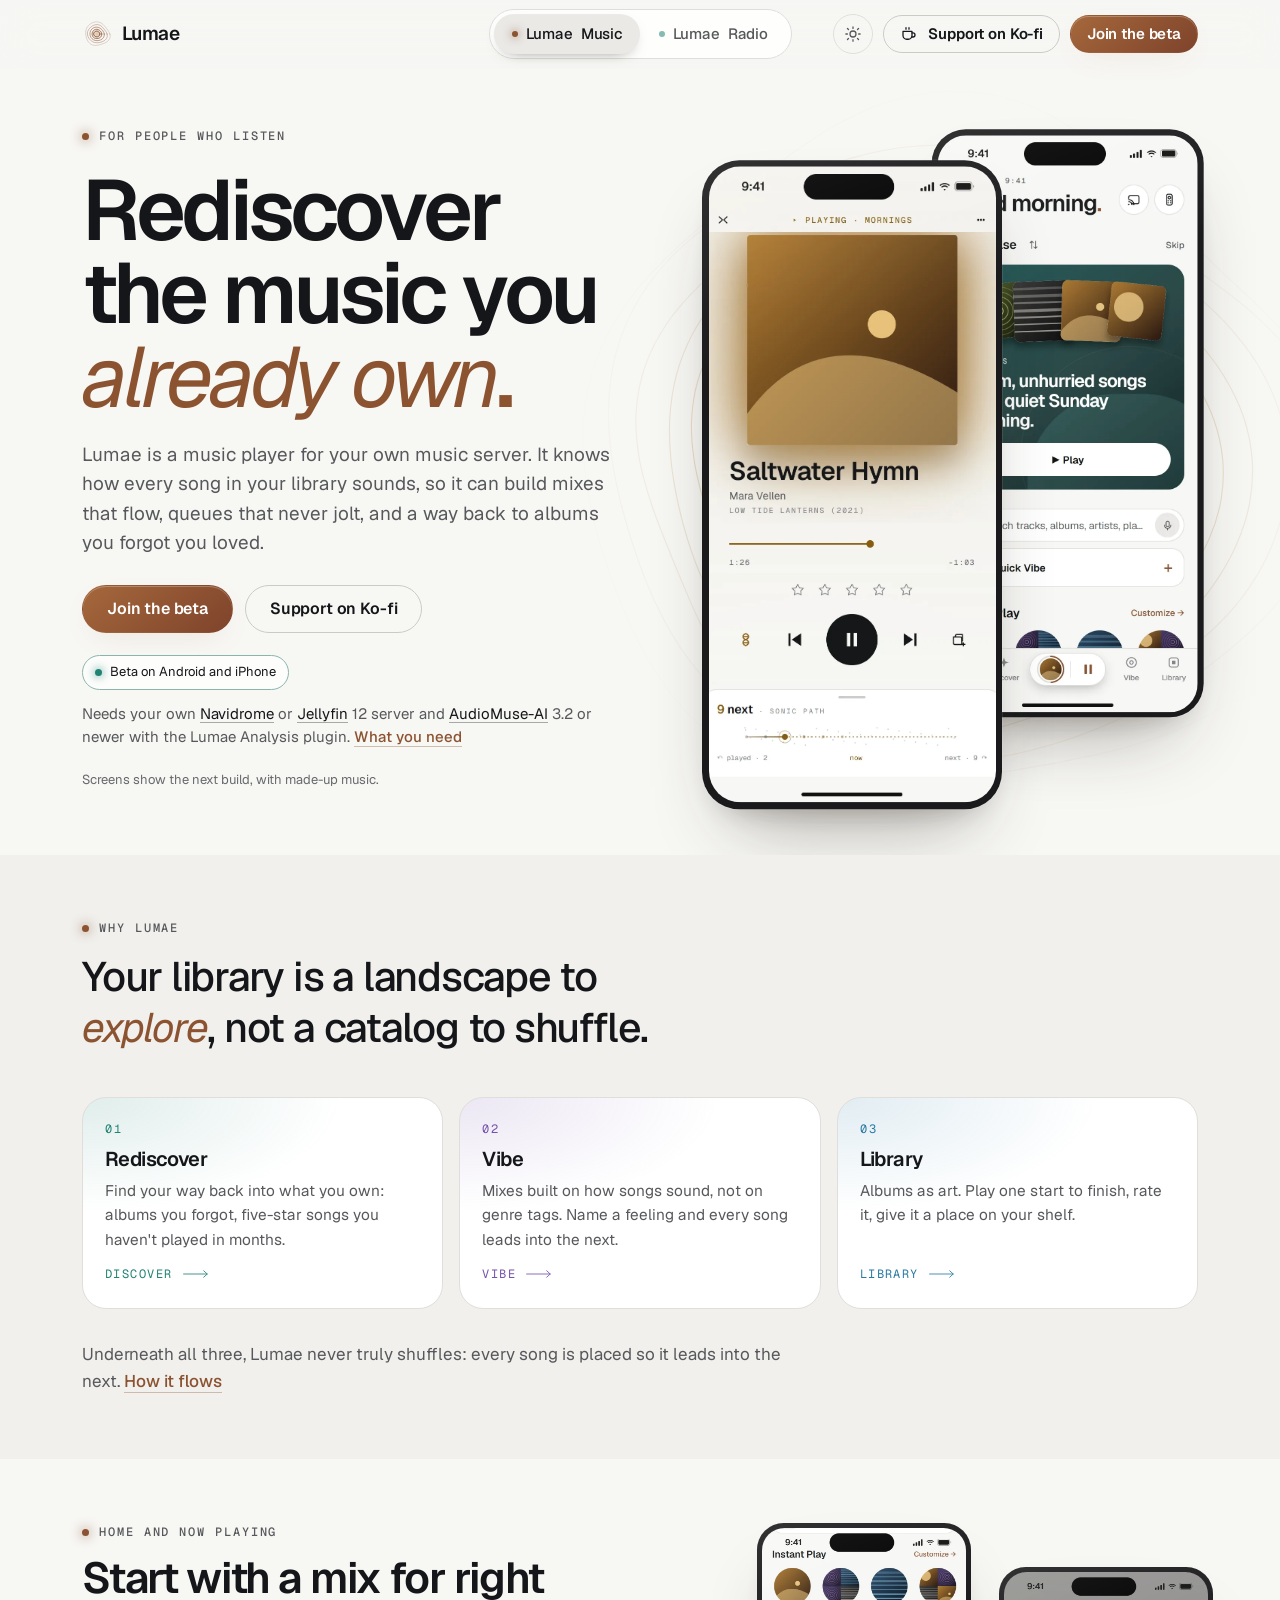
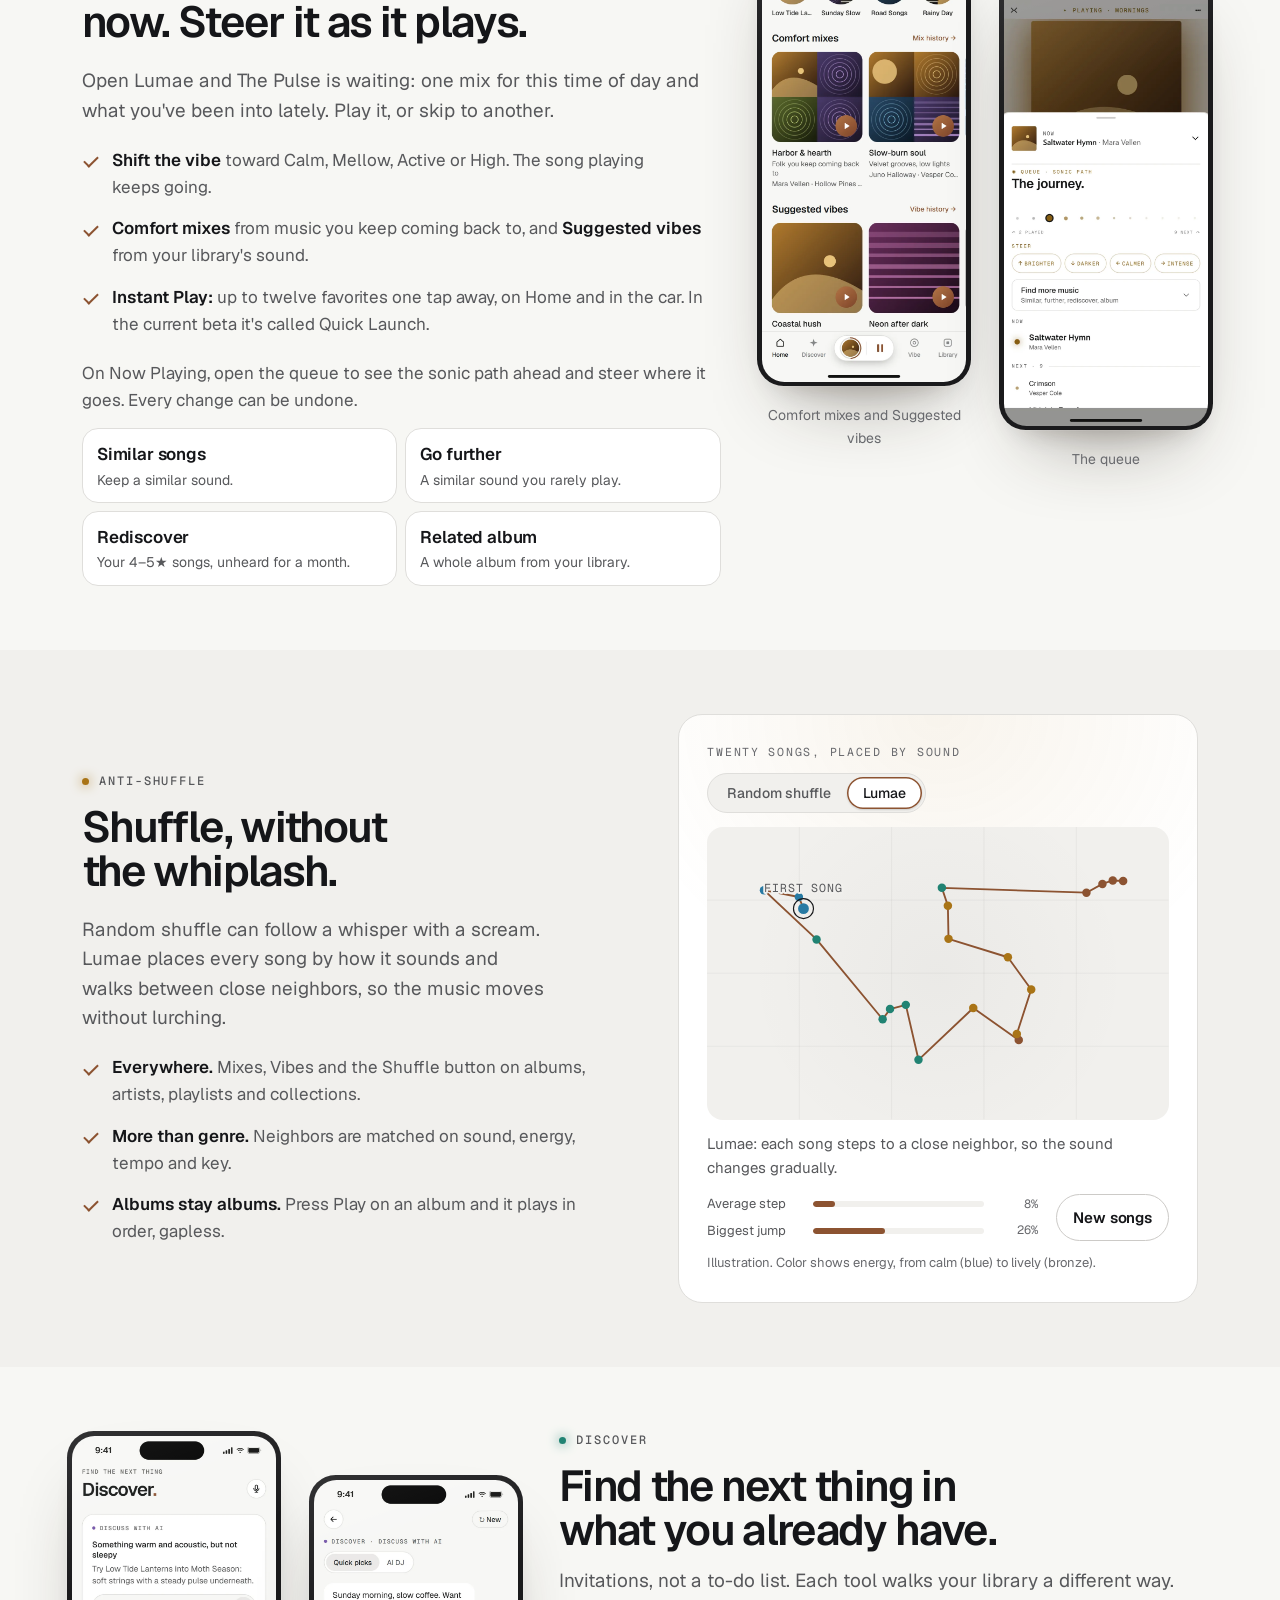
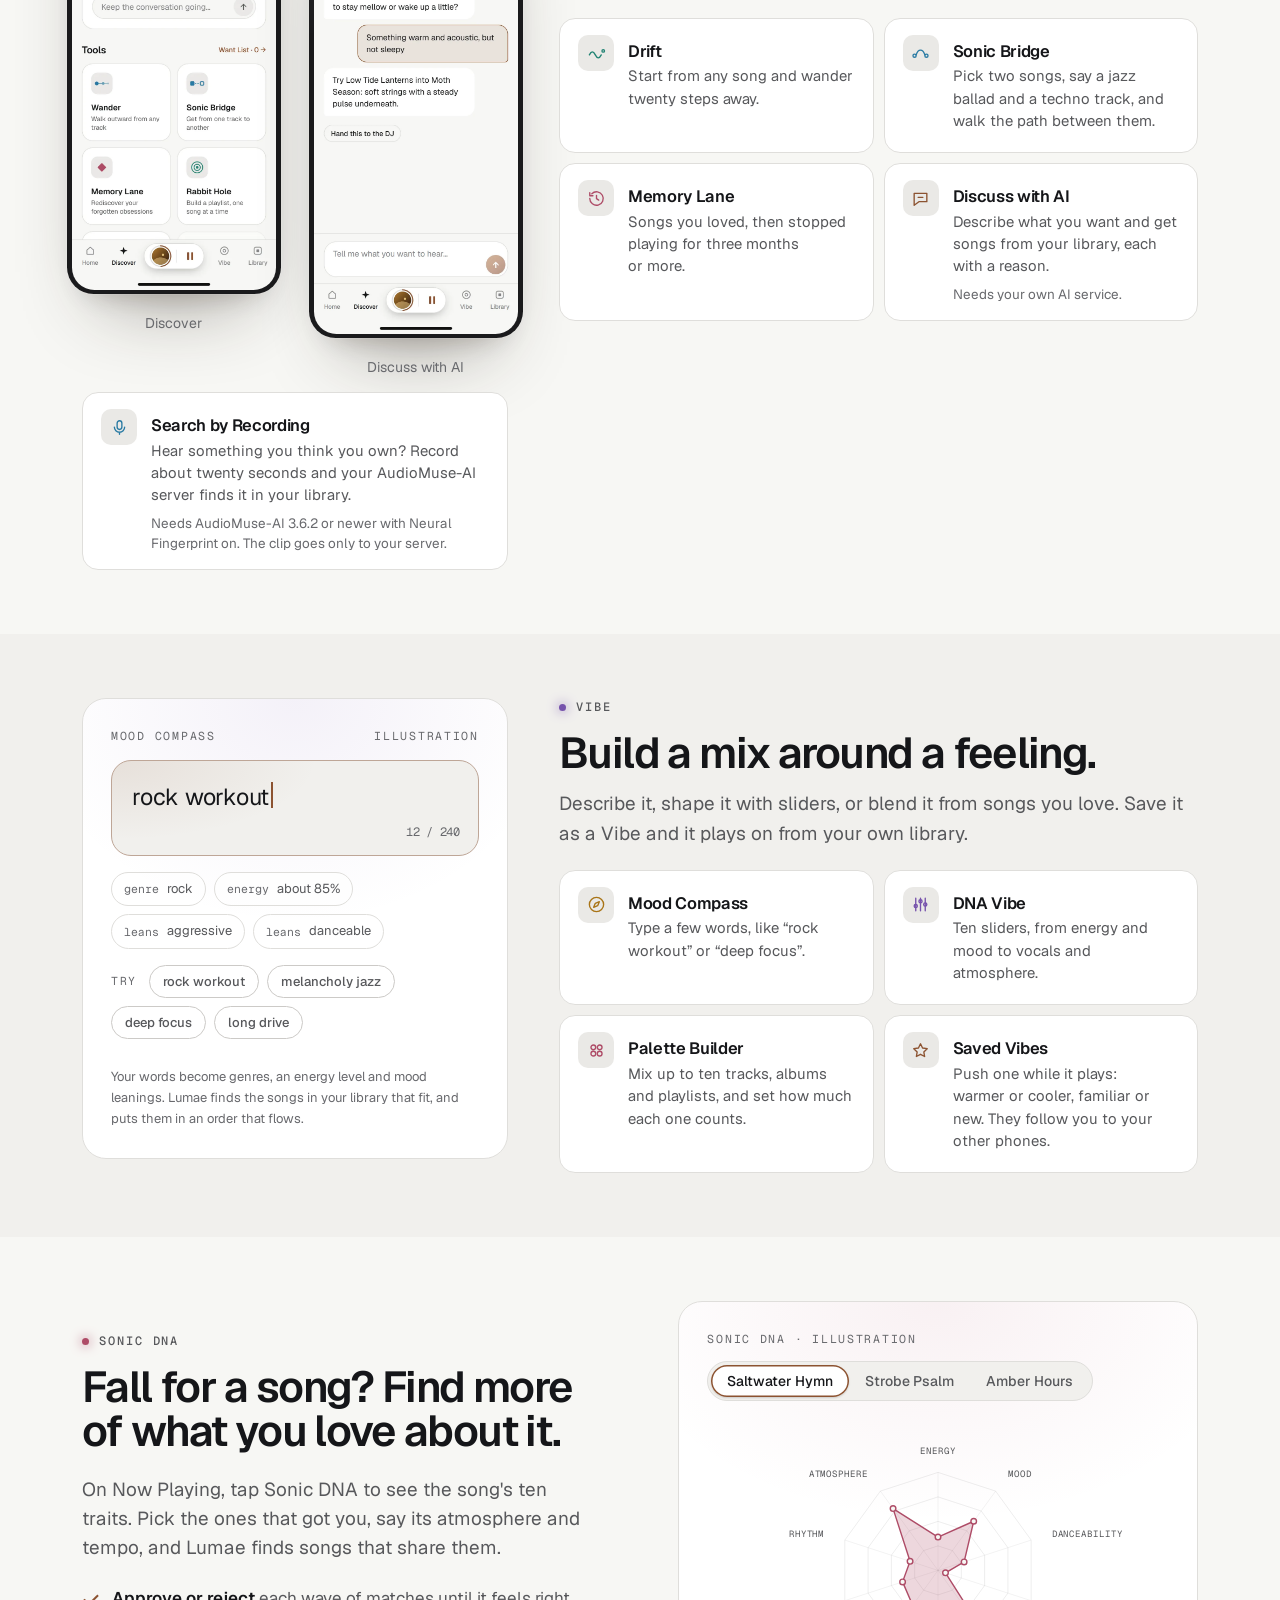
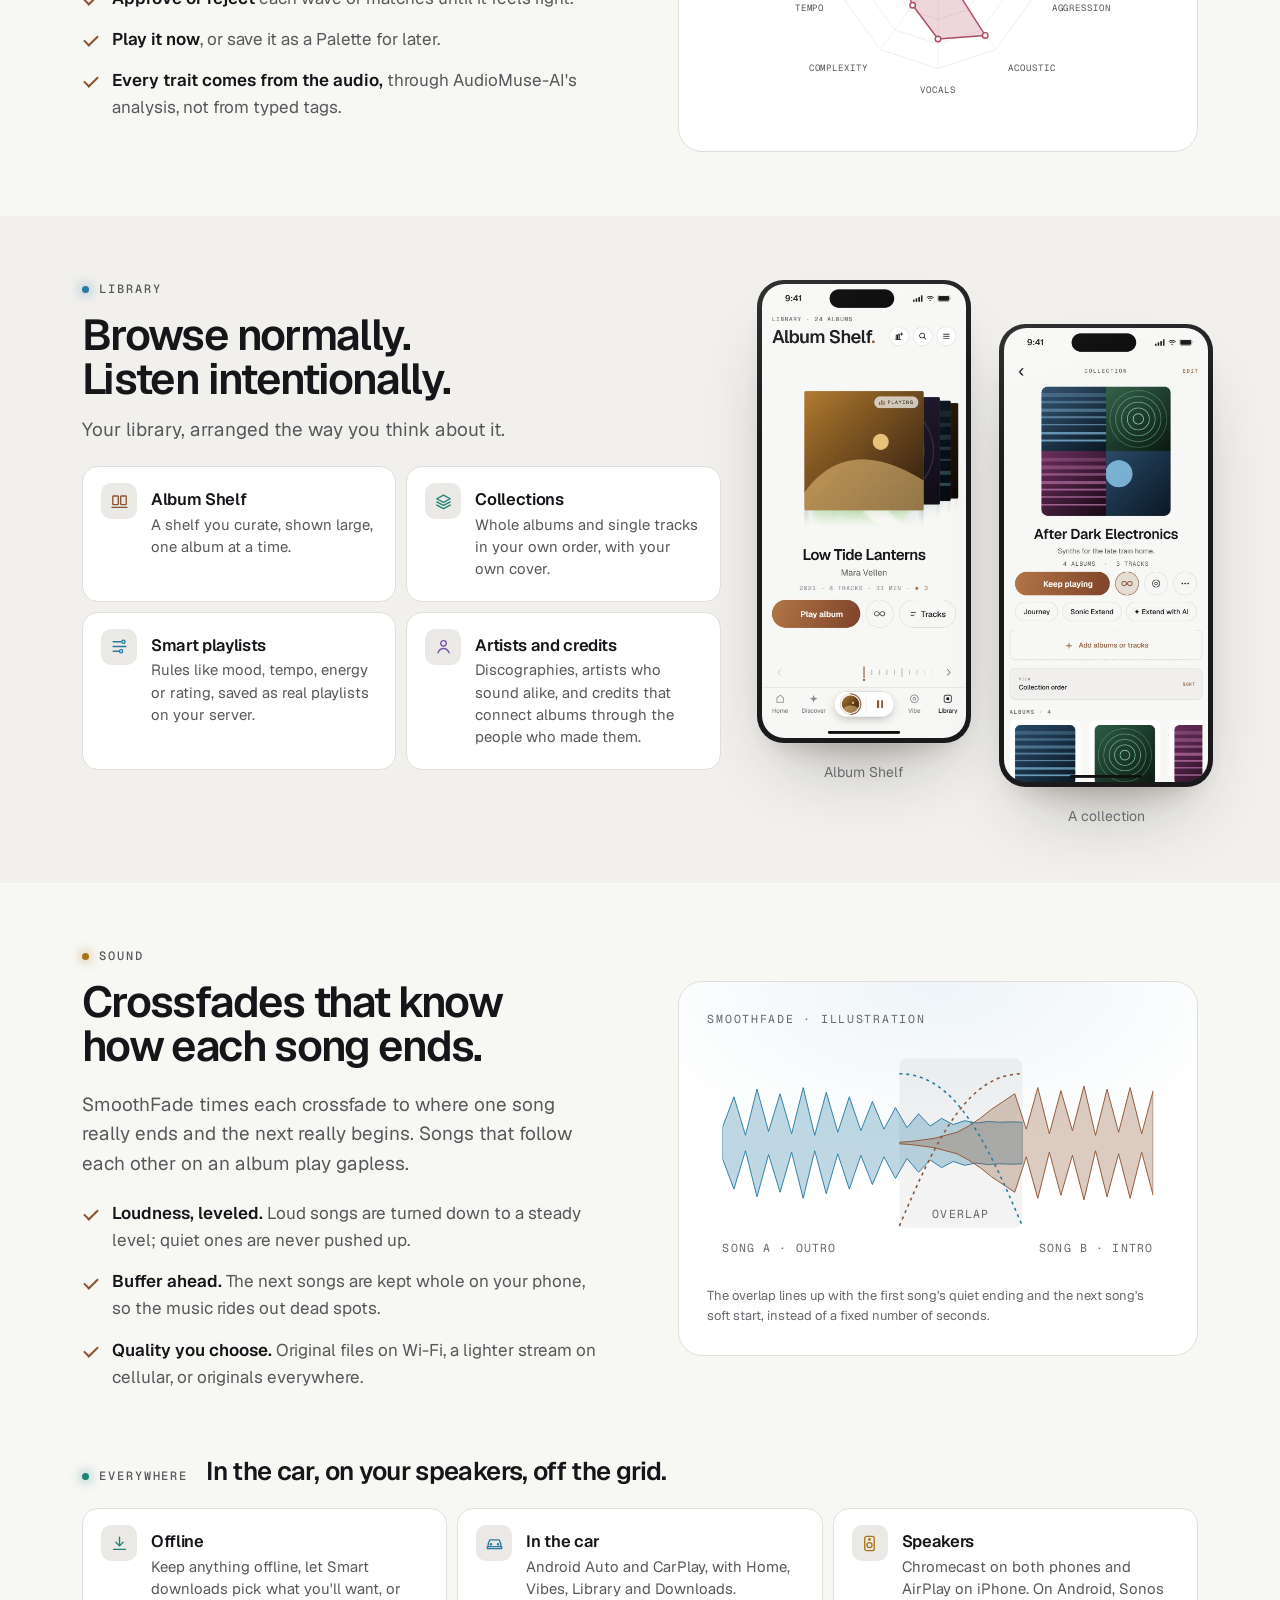
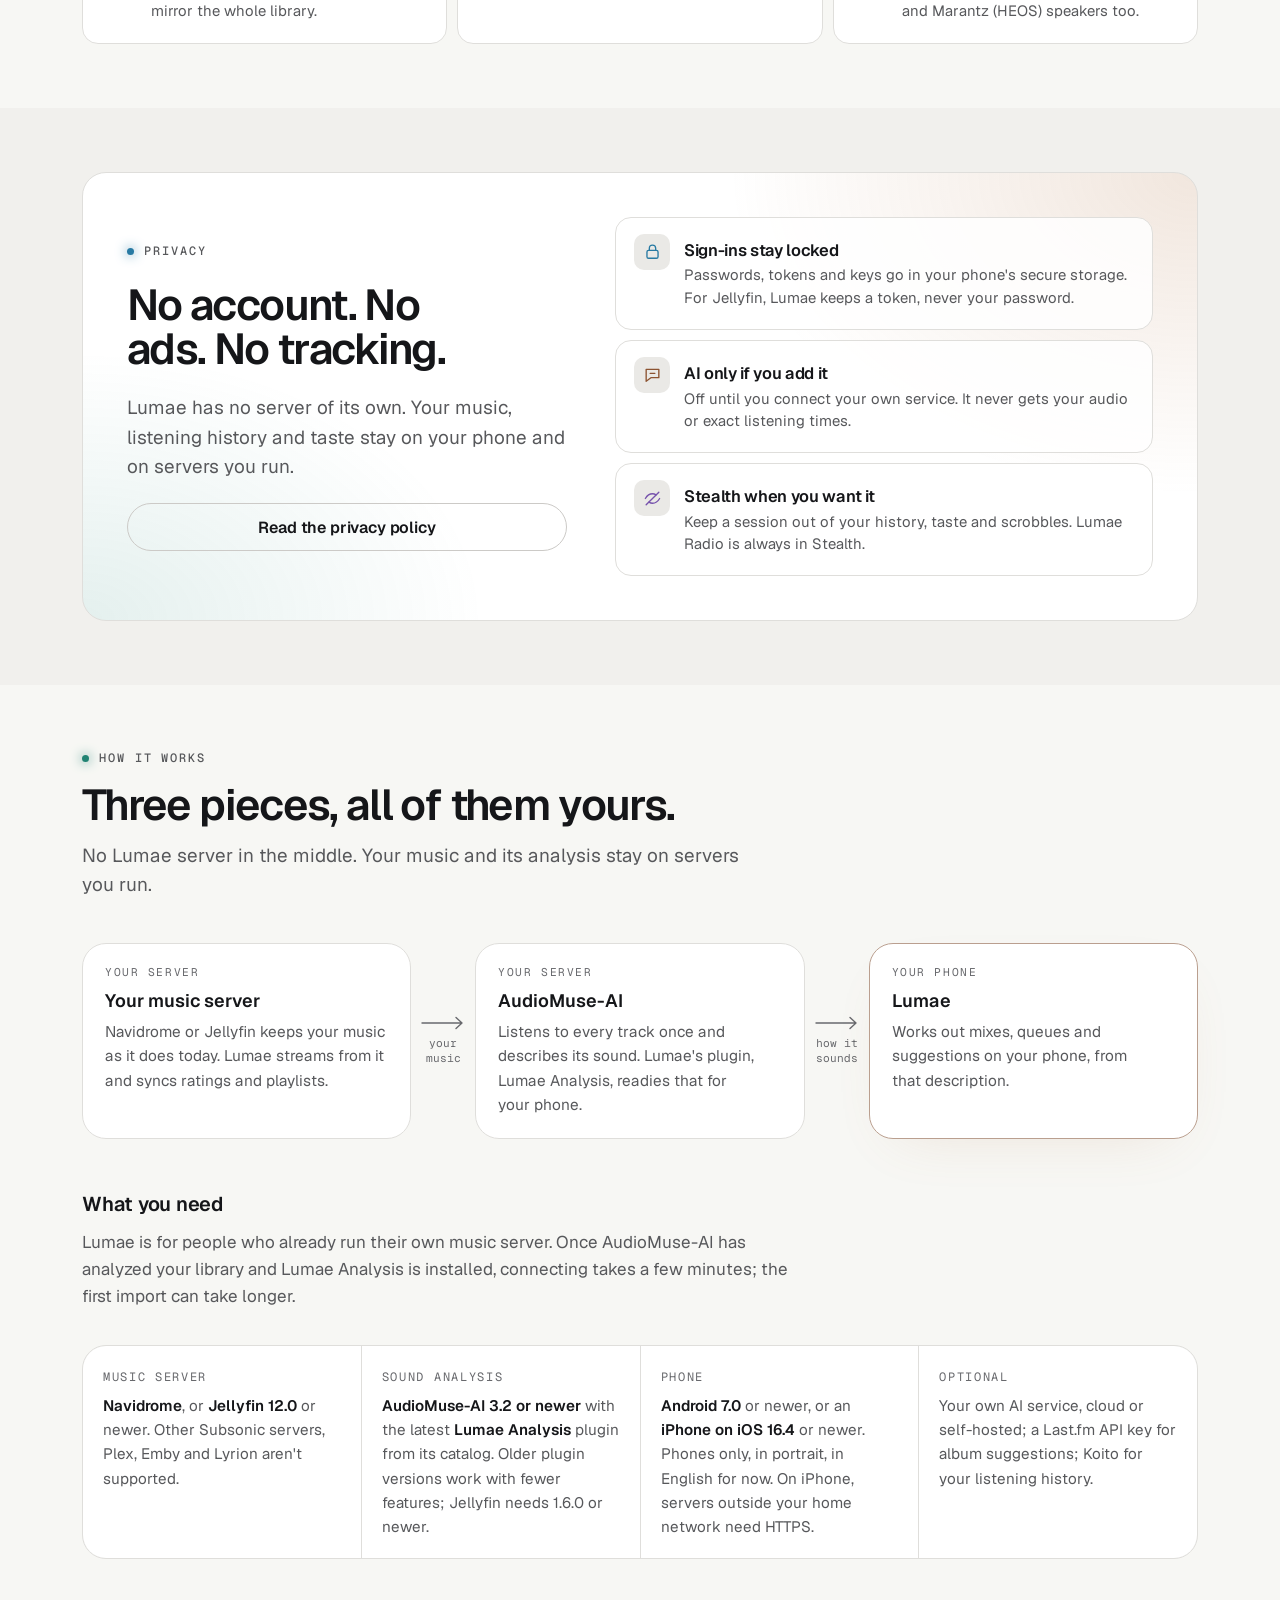
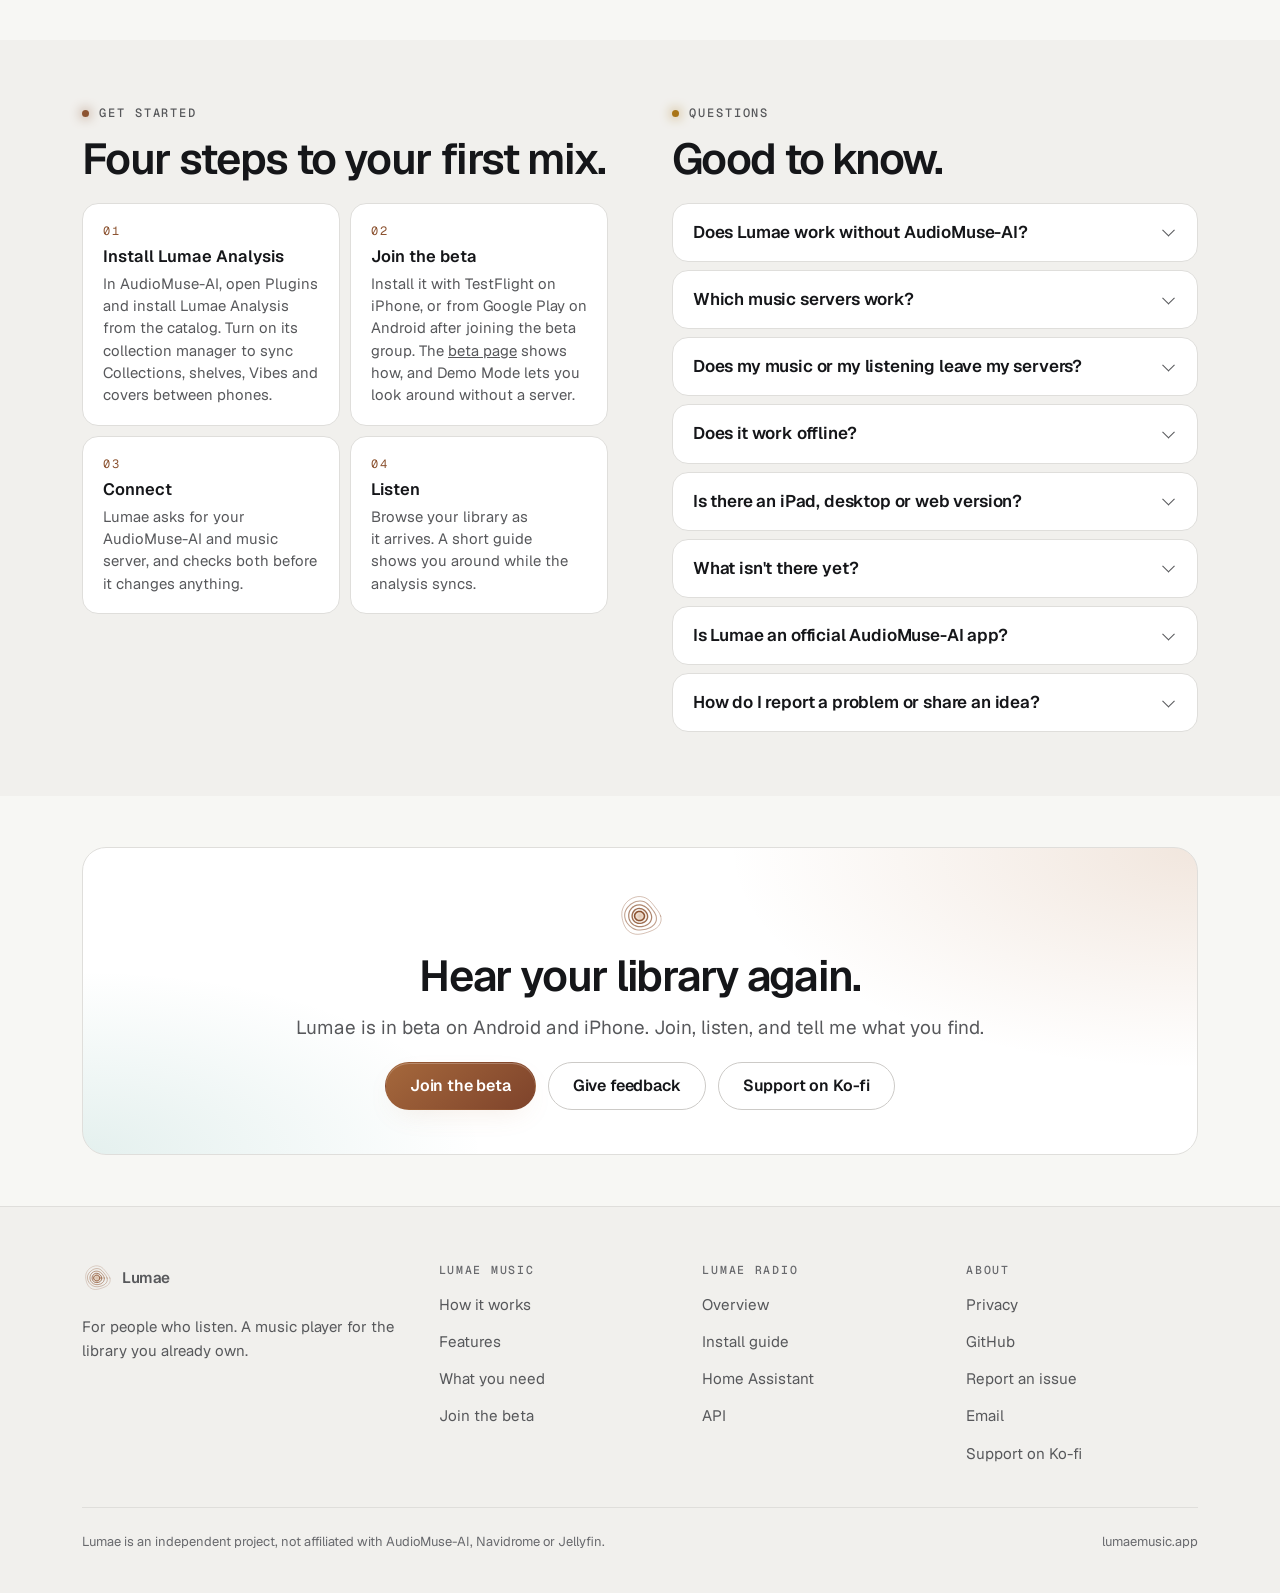
==== commit 153be146: "Screenshots: every screen recaptured to look like the phone All 17 screens are new, in the dark and " ====
--- a/docs/index.html
+++ b/docs/index.html
@@ -253,7 +253,7 @@
                 height="1688"
                 loading="lazy"
                 decoding="async"
-                alt="The queue, titled The journey: a row of dots for played and upcoming songs, four choices (Similar songs, Go further, Rediscover, Related album) and a Steer the path button."
+                alt="The queue, titled The journey: a row of dots for played and upcoming songs, Steer buttons (brighter, darker, calmer, intense), Find more music, and the songs up next."
               />
               <img
                 class="only-light"
@@ -262,7 +262,7 @@
                 height="1688"
                 loading="lazy"
                 decoding="async"
-                alt="The queue, titled The journey: a row of dots for played and upcoming songs, four choices (Similar songs, Go further, Rediscover, Related album) and a Steer the path button."
+                alt="The queue, titled The journey: a row of dots for played and upcoming songs, Steer buttons (brighter, darker, calmer, intense), Find more music, and the songs up next."
               />
               <figcaption>The queue</figcaption>
             </figure>
@@ -379,7 +379,7 @@
                   height="1688"
                   loading="lazy"
                   decoding="async"
-                  alt="The Discover tab: a Discuss with AI card, the Explore tools Drift, Sonic Bridge, Memory Lane and Rabbit Hole, and Albums to discover."
+                  alt="The Discover tab: a Discuss with AI card and the tools Wander, Sonic Bridge, Memory Lane and Rabbit Hole."
                 />
                 <img
                   class="only-light"
@@ -388,7 +388,7 @@
                   height="1688"
                   loading="lazy"
                   decoding="async"
-                  alt="The Discover tab in the light theme, with Discuss with AI, the four Explore tools and Albums to discover."
+                  alt="The Discover tab in the light theme, with Discuss with AI and the tools Wander, Sonic Bridge, Memory Lane and Rabbit Hole."
                 />
                 <figcaption>Discover</figcaption>
               </figure>
@@ -601,7 +601,7 @@
                   height="1688"
                   loading="lazy"
                   decoding="async"
-                  alt="A collection called After Dark Electronics, with four albums and three tracks, and buttons for Play and continue, Sonic Extend and Extend with AI."
+                  alt="A collection called After Dark Electronics, with four albums and three tracks, and buttons for Keep playing, Journey, Sonic Extend and Extend with AI."
                 />
                 <img
                   class="only-light"
@@ -610,7 +610,7 @@
                   height="1688"
                   loading="lazy"
                   decoding="async"
-                  alt="A collection called After Dark Electronics, with four albums and three tracks, and buttons for Play and continue, Sonic Extend and Extend with AI."
+                  alt="A collection called After Dark Electronics, with four albums and three tracks, and buttons for Keep playing, Journey, Sonic Extend and Extend with AI."
                 />
                 <figcaption>A collection</figcaption>
               </figure>
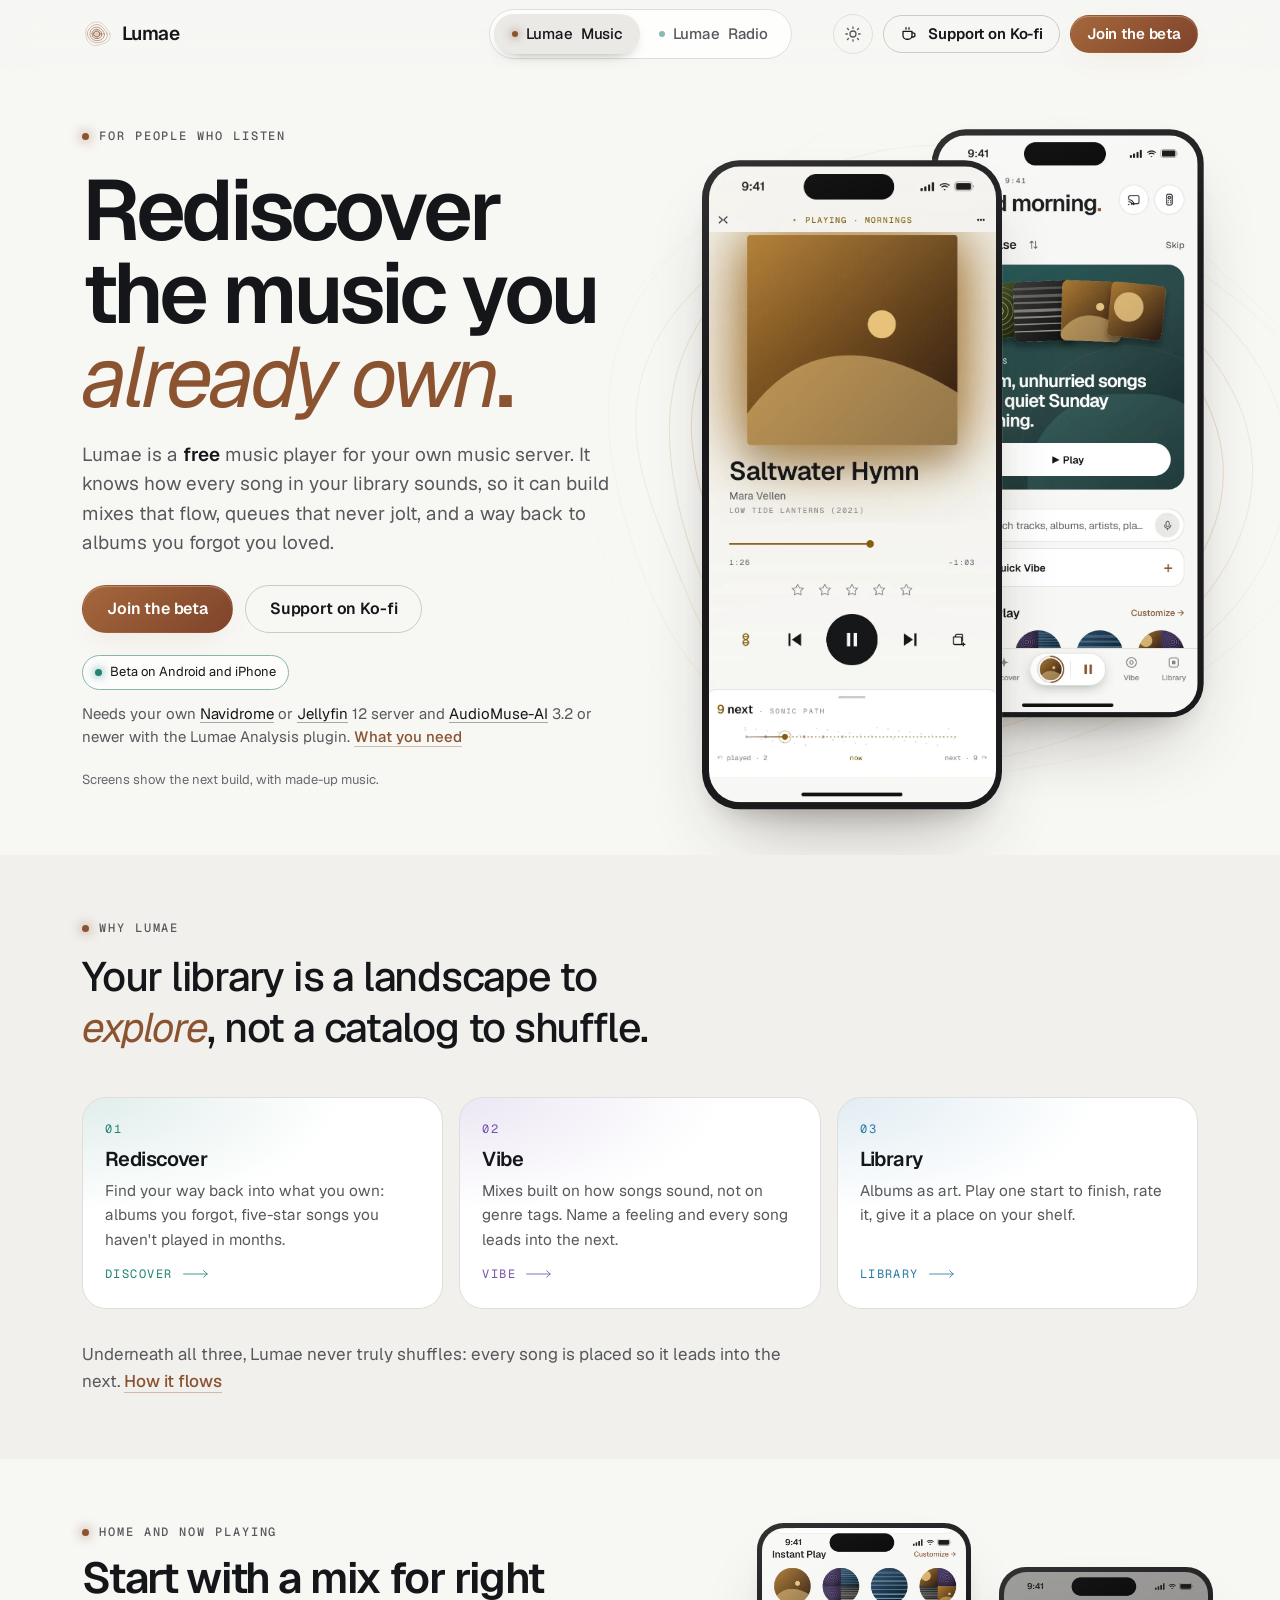
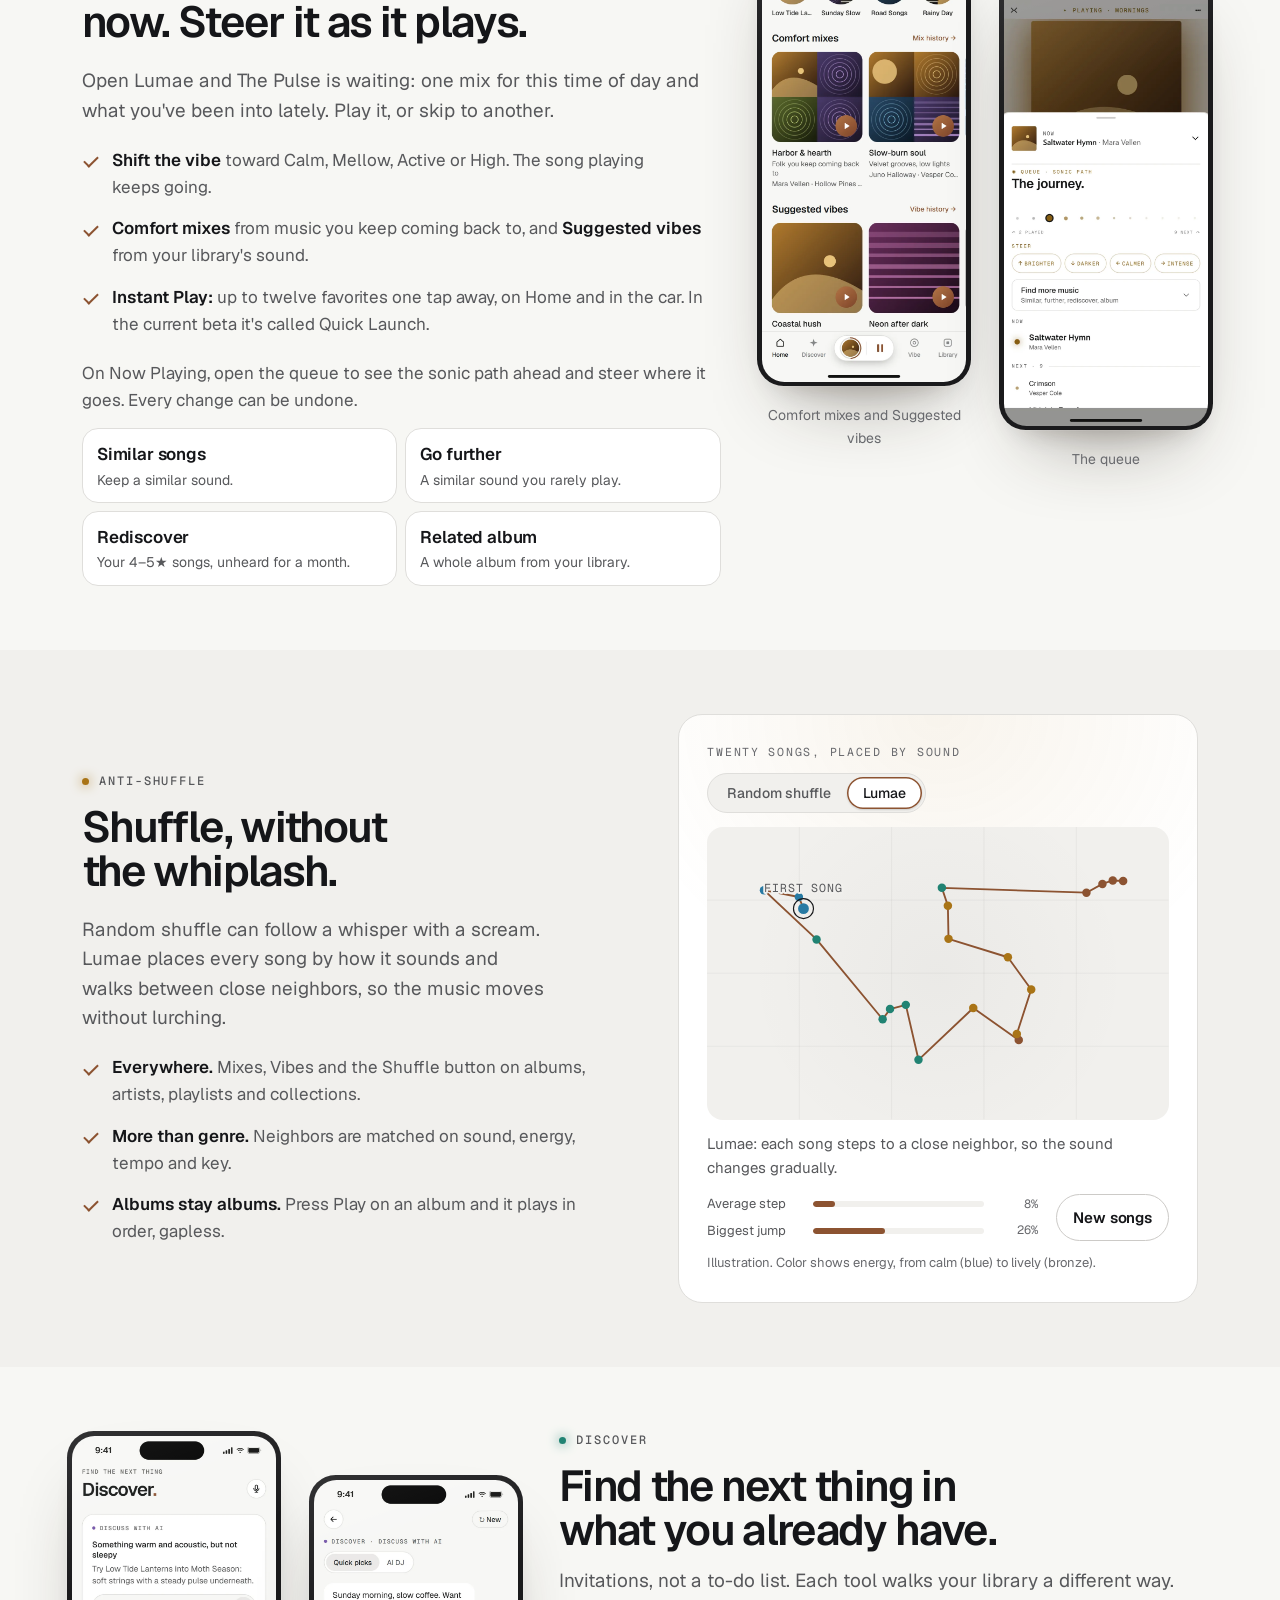
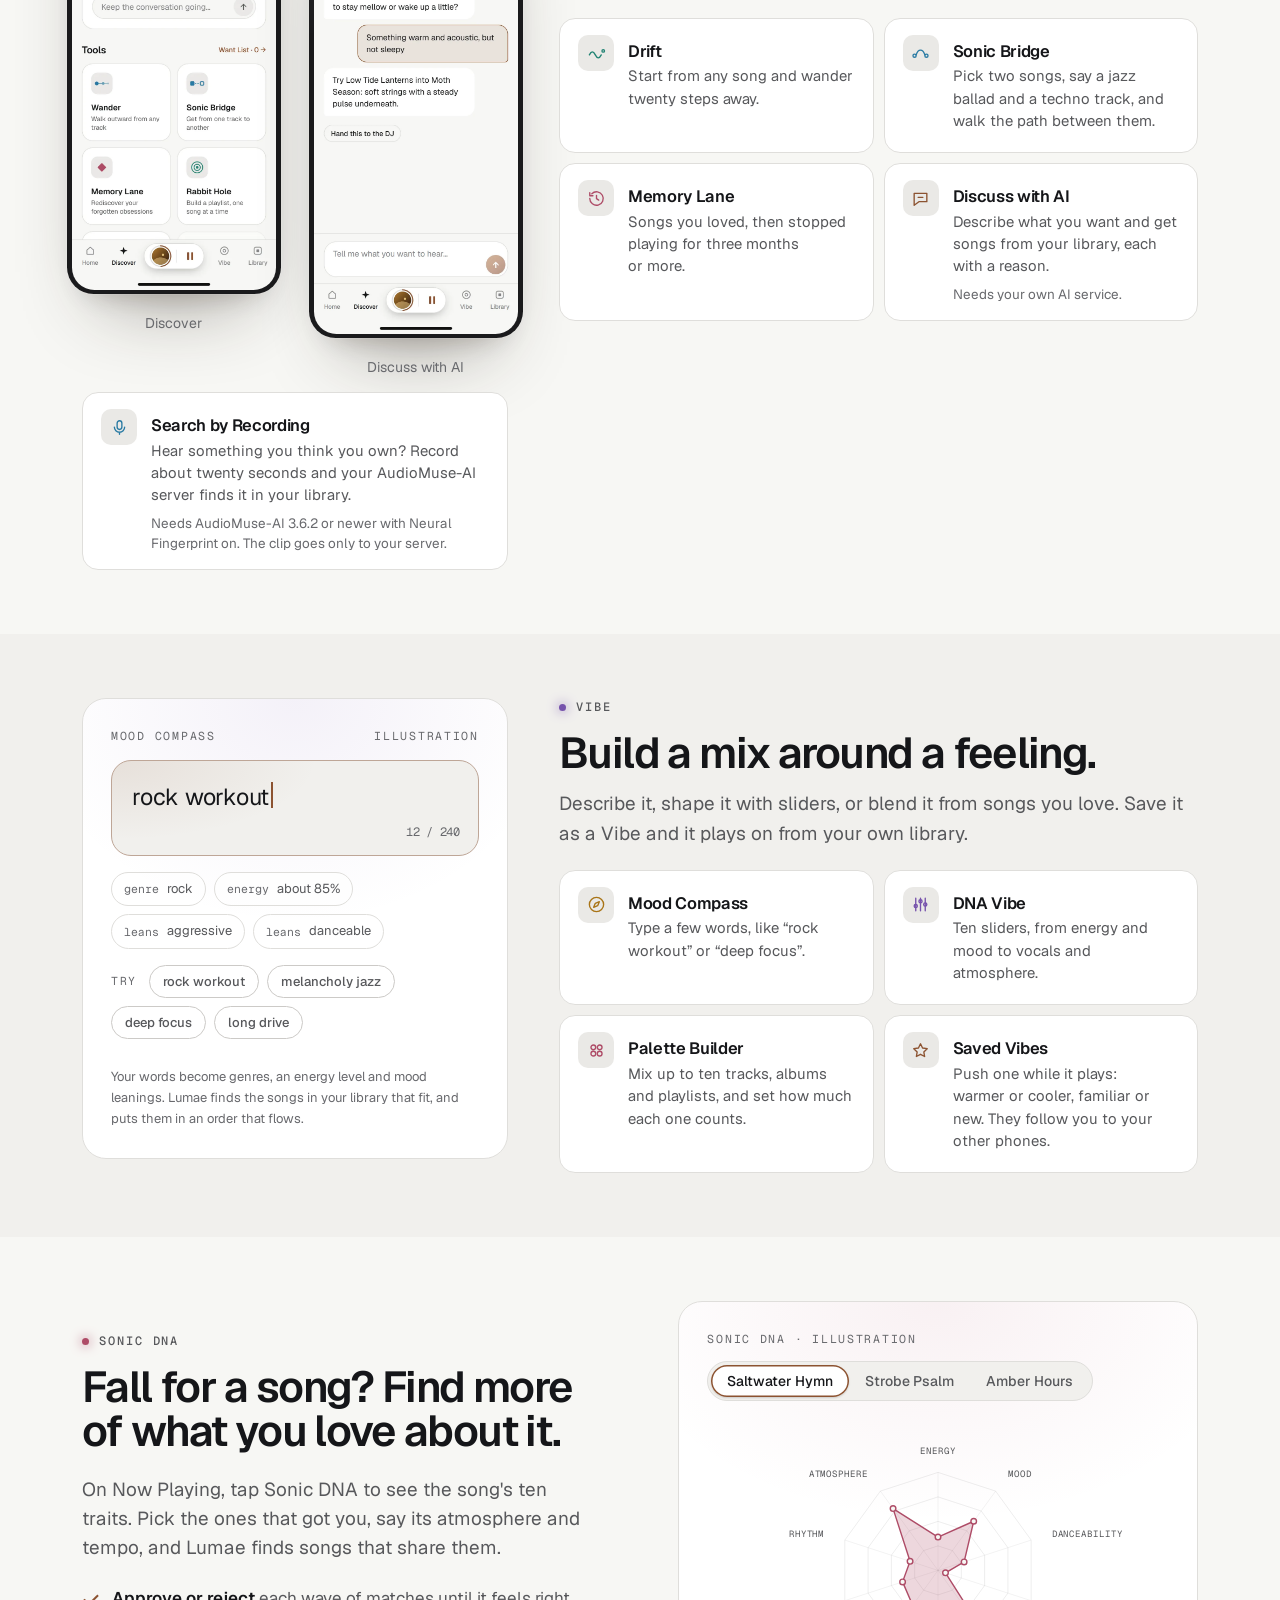
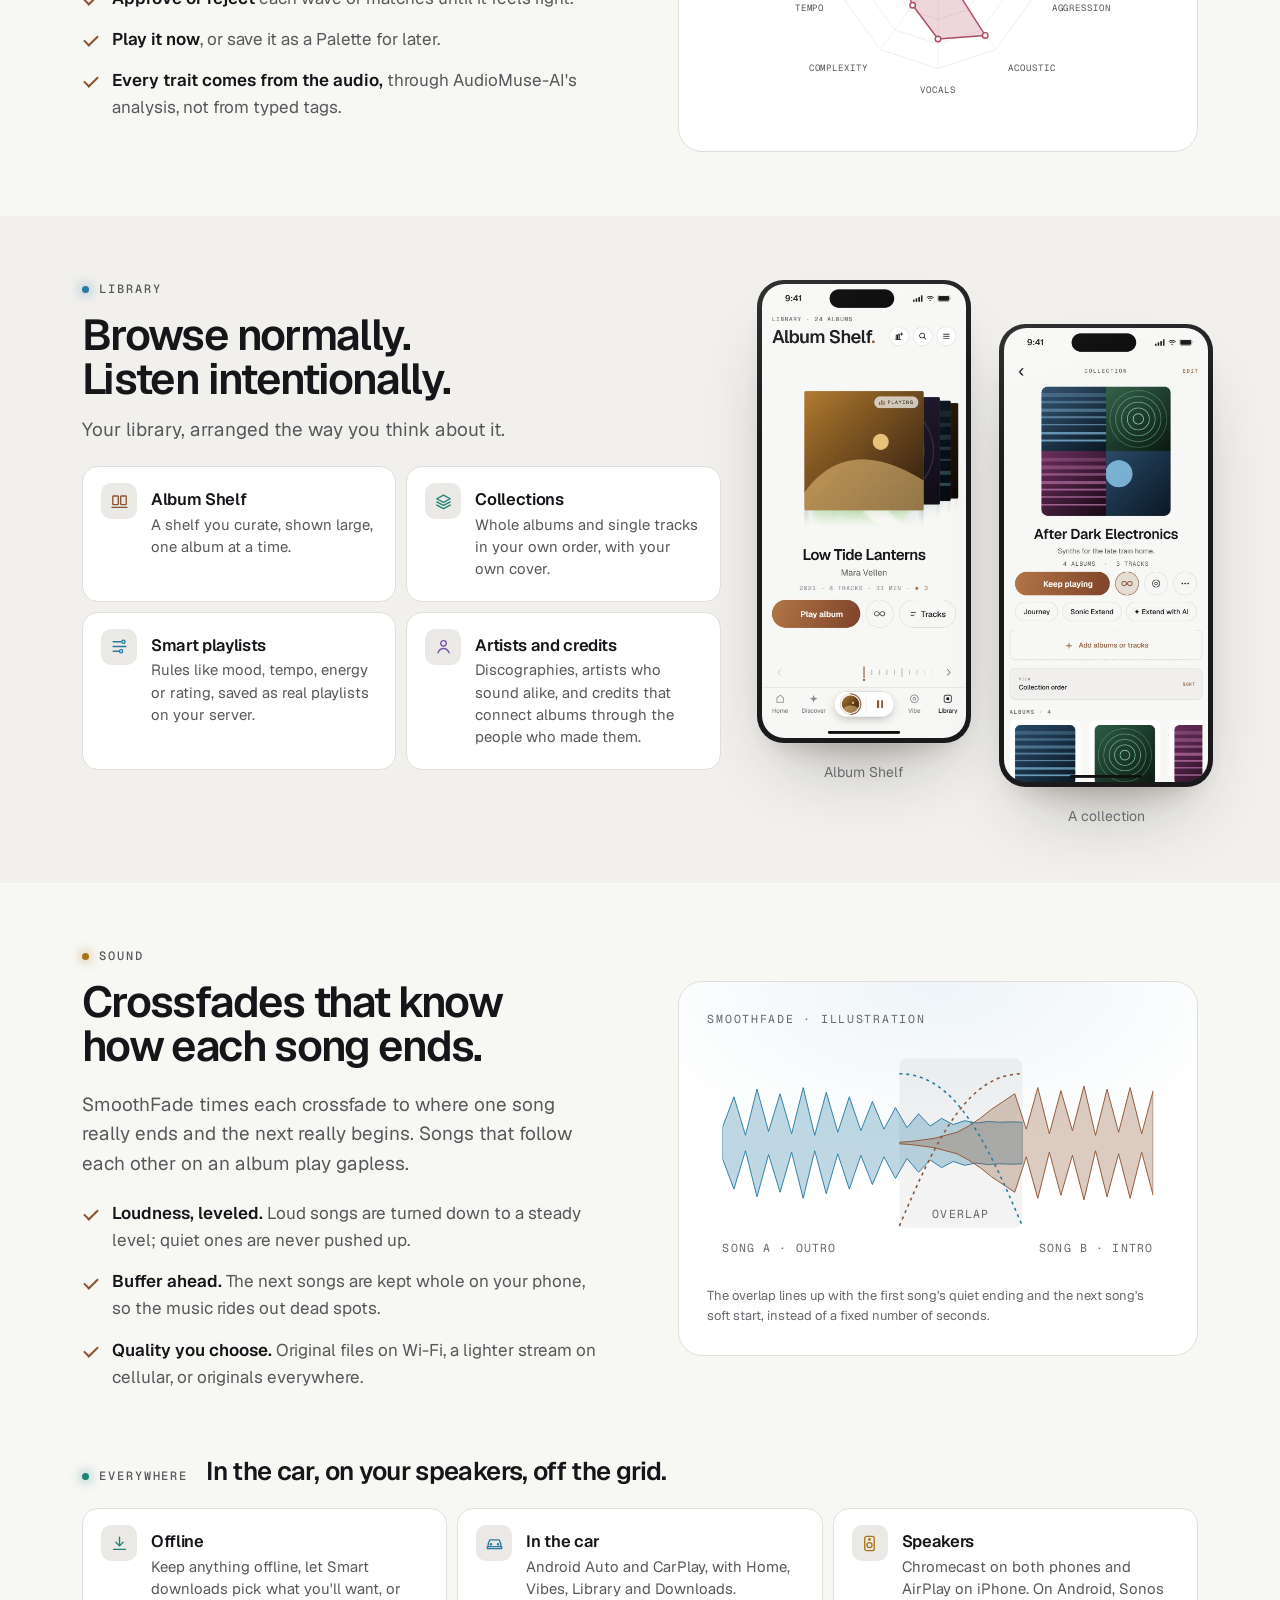
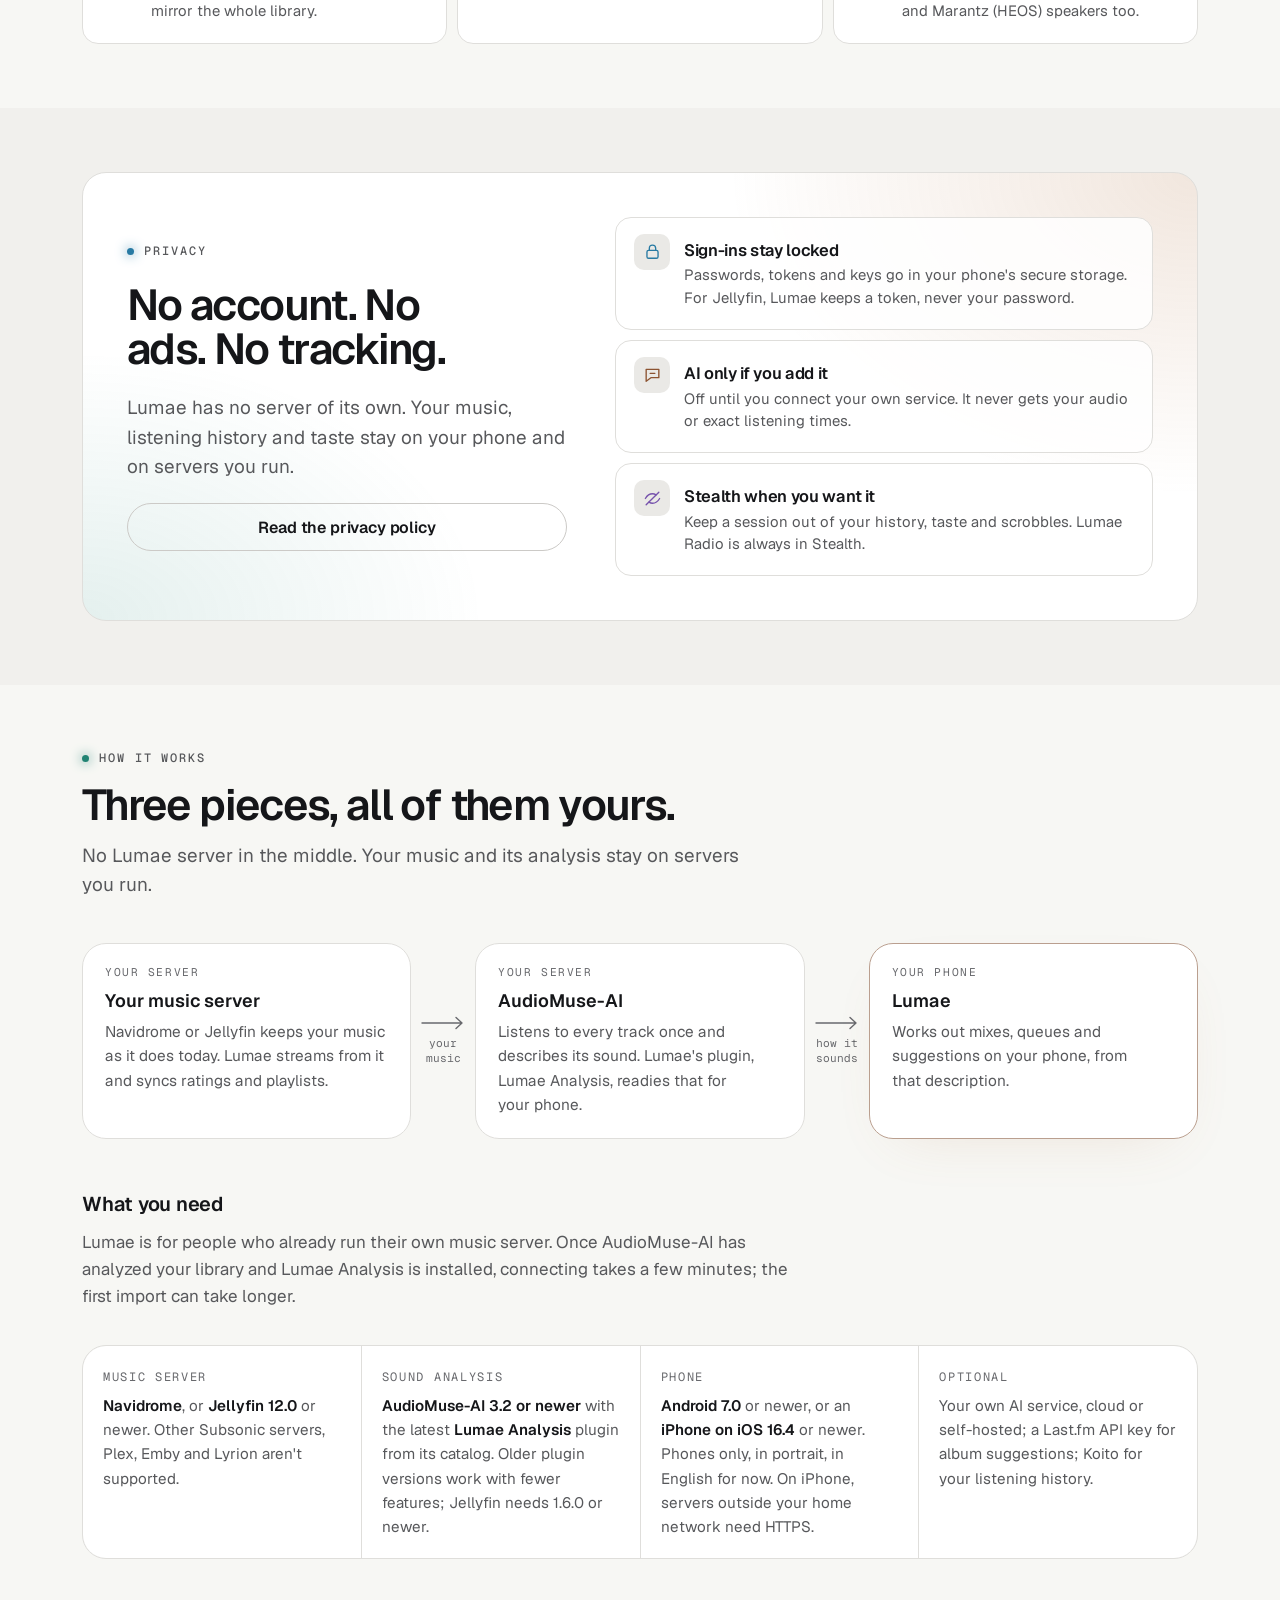
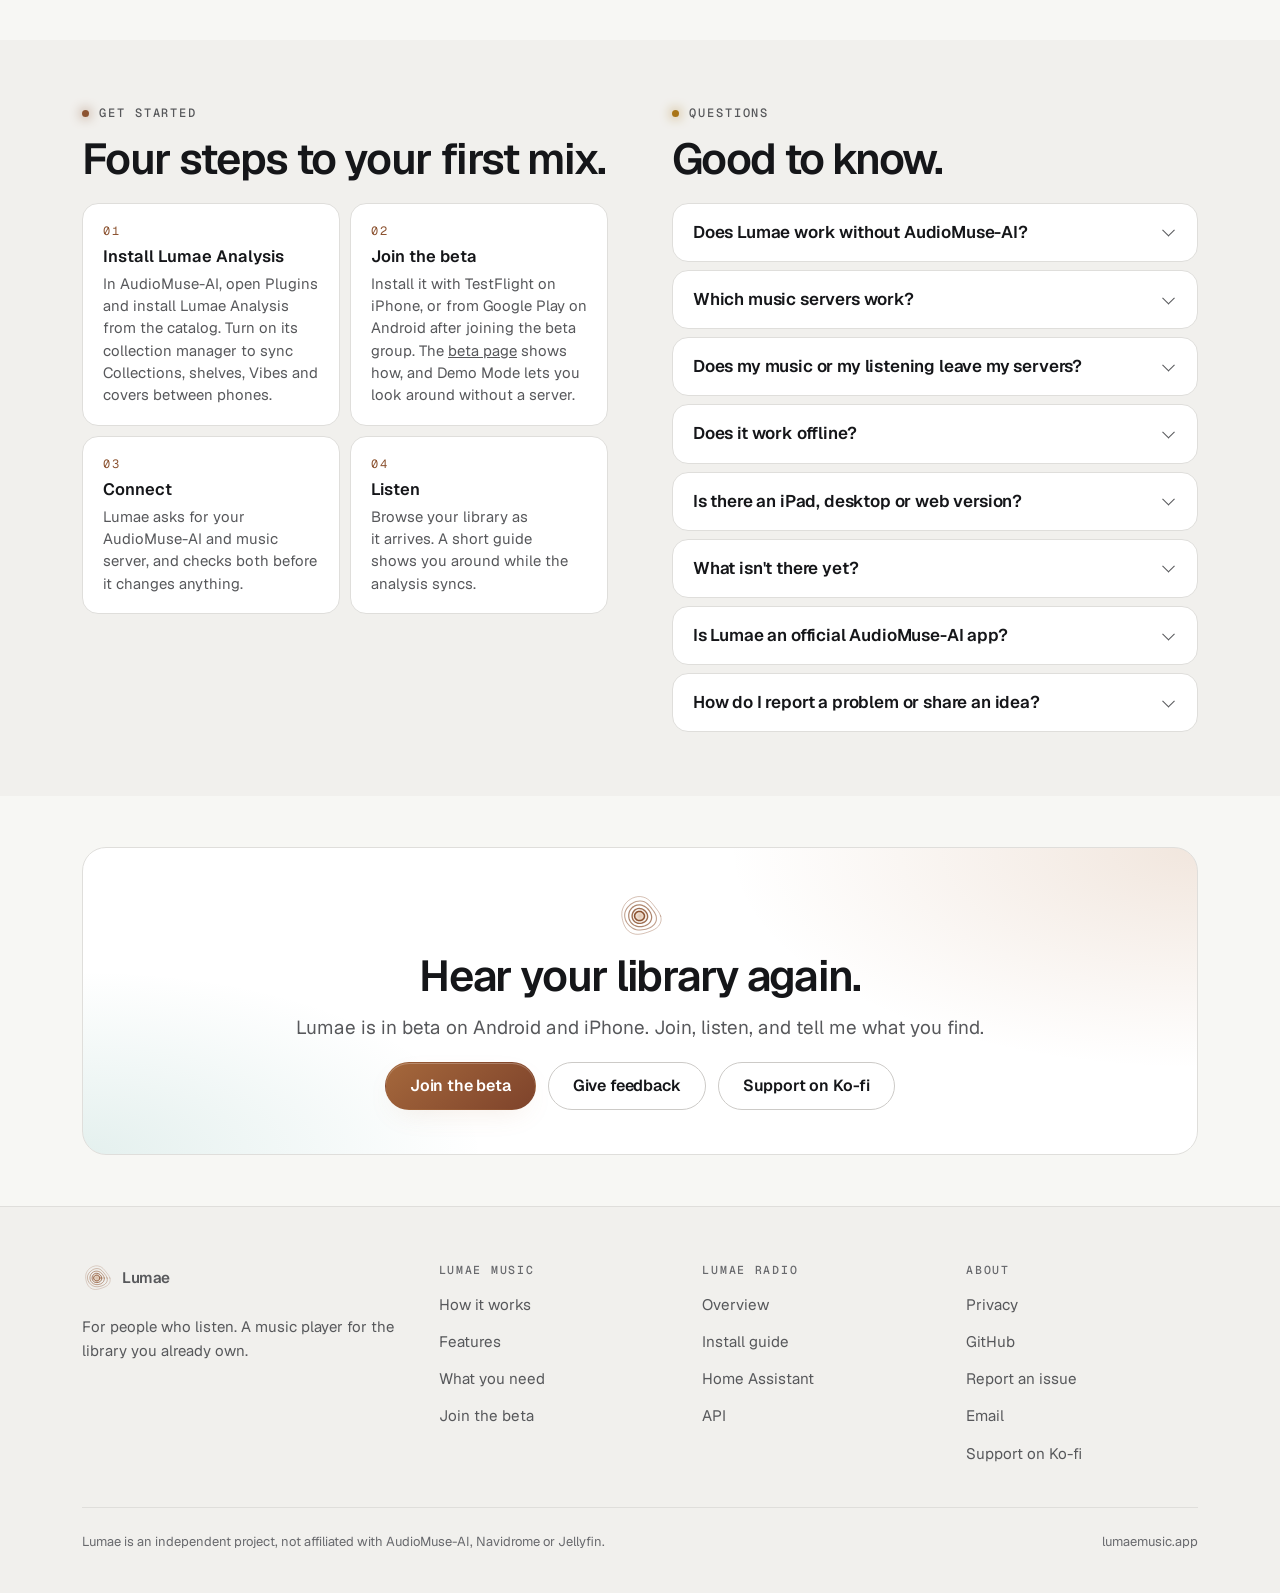
==== commit a30dc4f4: "Home page: the opening line says Lumae is free Co-Authored-By: Claude Opus 5.5 <noreply@anthropic.co" ====
--- a/docs/index.html
+++ b/docs/index.html
@@ -121,7 +121,7 @@
               Rediscover the music you <span class="flourish">already&nbsp;own</span><span class="dot">.</span>
             </h1>
             <p class="lead">
-              Lumae is a music player for your own music server. It knows how every song in your library sounds, so it can
+              Lumae is a <strong>free</strong> music player for your own music server. It knows how every song in your library sounds, so it can
               build mixes that flow, queues that never jolt, and a way back to albums you forgot you loved.
             </p>
             <div class="hero-actions">
--- a/docs/assets/css/site.css
+++ b/docs/assets/css/site.css
@@ -327,6 +327,10 @@
   color: var(--text-2);
   max-width: 38em;
 }
+.lead strong {
+  color: var(--text);
+  font-weight: 600;
+}
 .muted {
   color: var(--text-2);
 }
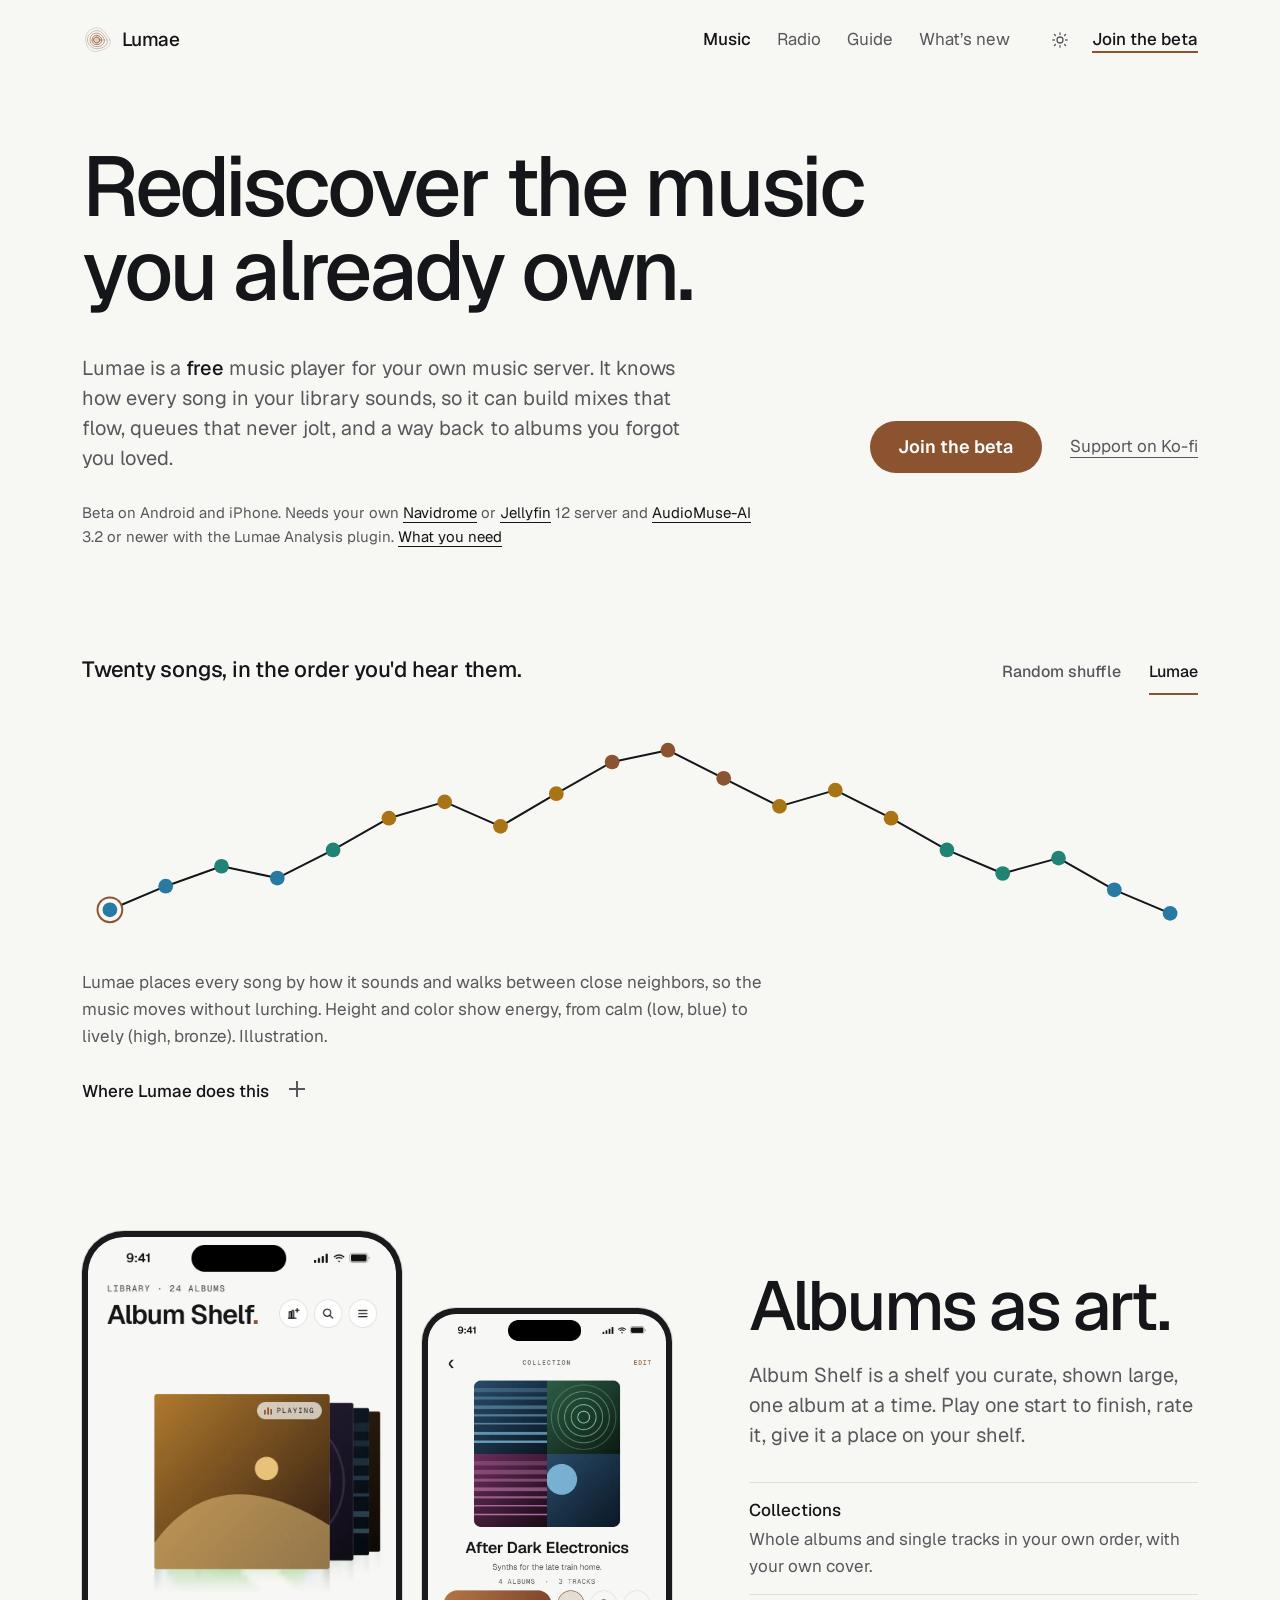
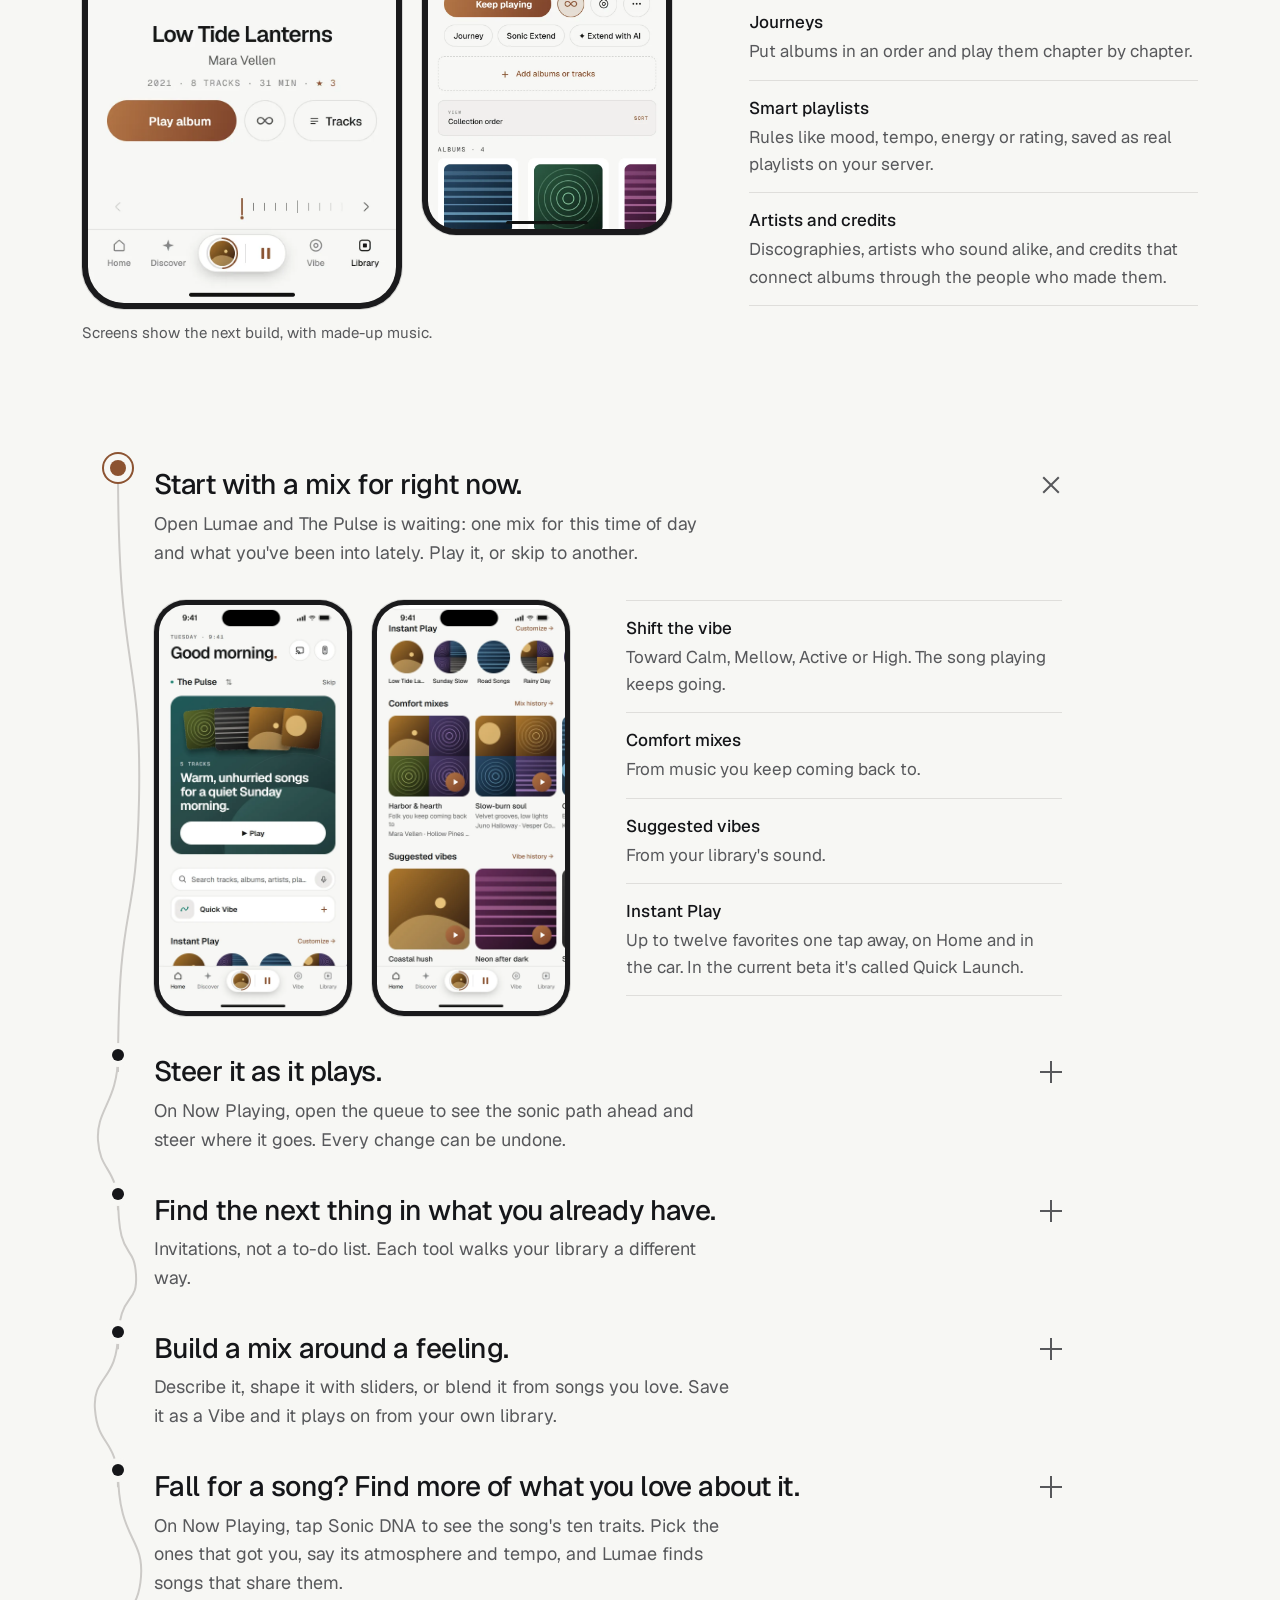
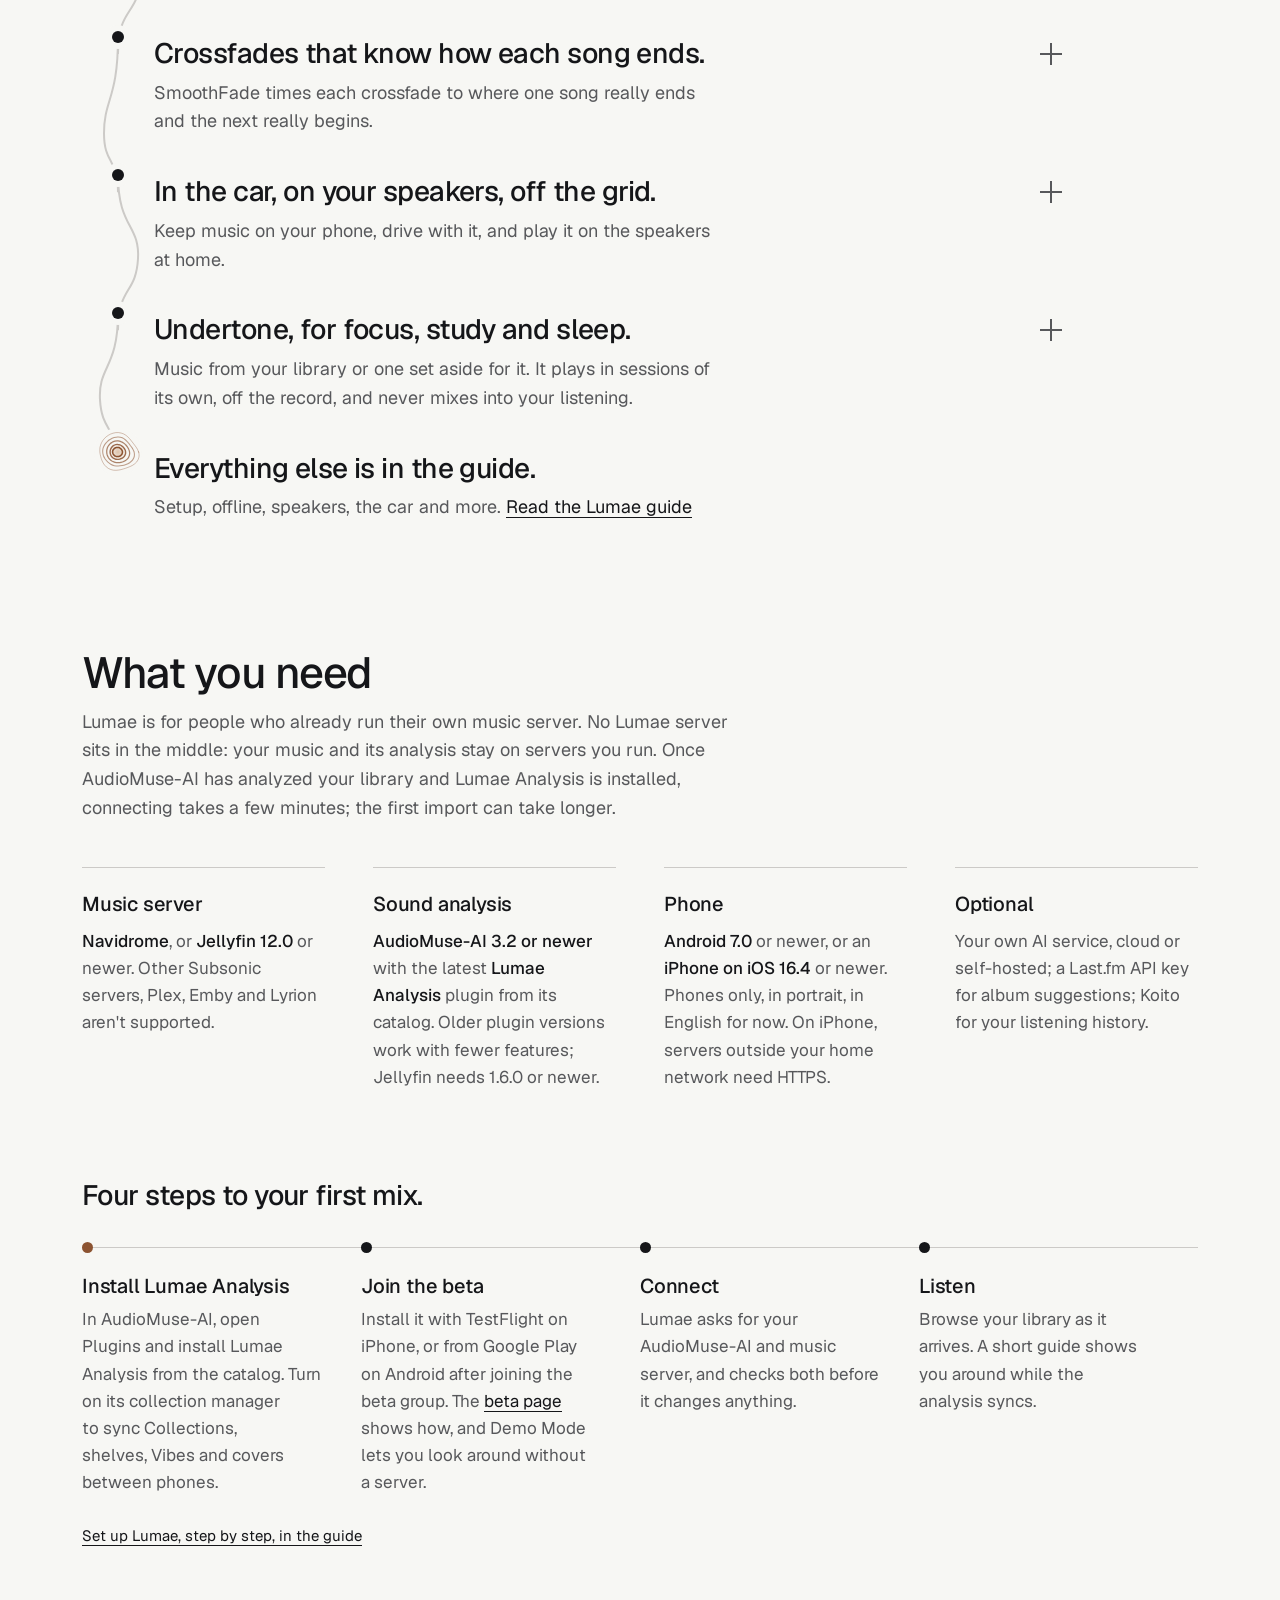
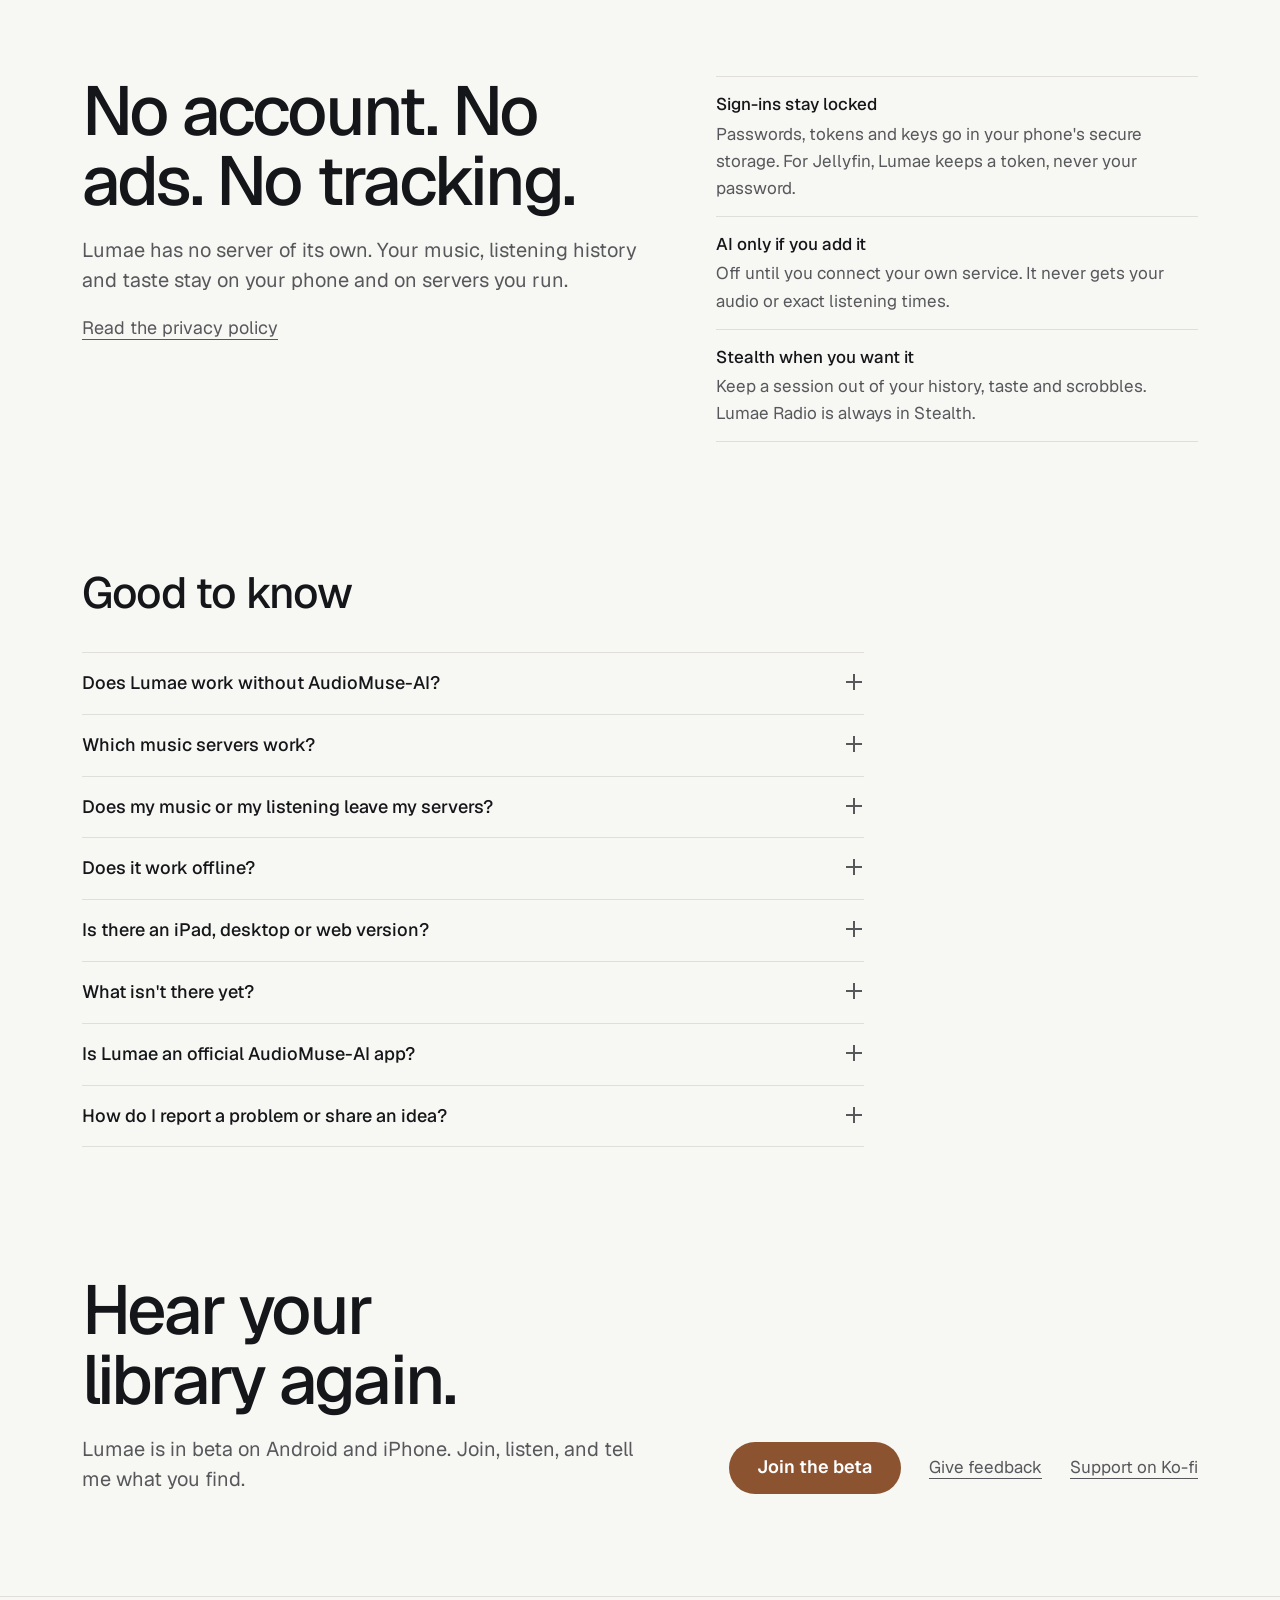
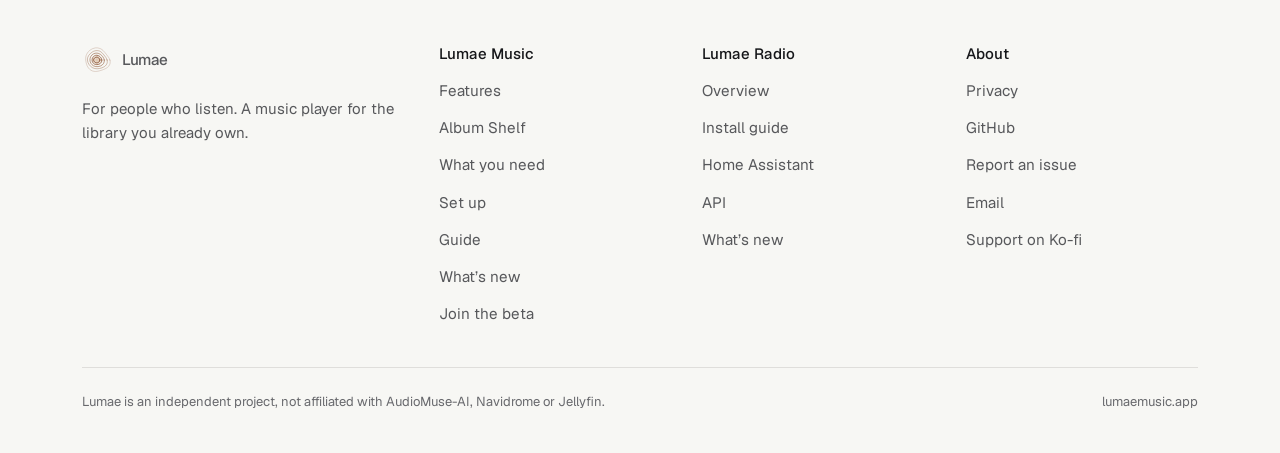
==== commit 563f1468: "The site follows one path, with the guide and What's new - Home and Lumae Radio rebuilt around one l" ====
--- a/docs/index.html
+++ b/docs/index.html
@@ -29,10 +29,8 @@
     <meta property="og:image:height" content="630" />
     <meta property="og:image:alt" content="Lumae on two phones: Home with The Pulse, and Now Playing with large album art." />
     <meta name="twitter:card" content="summary_large_image" />
-    <link rel="preload" href="assets/fonts/geist-600.woff2" as="font" type="font/woff2" crossorigin />
+    <link rel="preload" href="assets/fonts/geist-500.woff2" as="font" type="font/woff2" crossorigin />
     <link rel="preload" href="assets/fonts/geist-400.woff2" as="font" type="font/woff2" crossorigin />
-    <link rel="preload" href="assets/fonts/geist-400-italic.woff2" as="font" type="font/woff2" crossorigin />
-    <link rel="preload" href="assets/fonts/geist-mono-500.woff2" as="font" type="font/woff2" crossorigin />
     <link rel="stylesheet" href="assets/css/site.css" />
     <script>
       (function () {
@@ -53,59 +51,30 @@
         <circle cx="12" cy="12" r="4" />
         <path d="M12 2.5v2M12 19.5v2M4.6 4.6 6 6M18 18l1.4 1.4M2.5 12h2M19.5 12h2M4.6 19.4 6 18M18 6l1.4-1.4" />
       </symbol>
-      <symbol id="i-arrow" viewBox="0 0 44 14"><path d="M1 7h40M35 1.5 41 7l-6 5.5" /></symbol>
-      <symbol id="i-drift" viewBox="0 0 24 24"><path d="M3 15c2.5-5 5-5 7.5 0s5 5 7.5 0" /><circle cx="20.5" cy="10" r="1.6" /></symbol>
-      <symbol id="i-bridge" viewBox="0 0 24 24"><circle cx="4.5" cy="16" r="2" /><circle cx="19.5" cy="16" r="2" /><path d="M6.5 15c2.5-8 8.5-8 11 0" /></symbol>
-      <symbol id="i-memory" viewBox="0 0 24 24"><path d="M3.5 12a8.5 8.5 0 1 0 2.6-6.1" /><path d="M3.5 4.5v4h4" /><path d="M12 8v4.2l2.8 1.8" /></symbol>
-      <symbol id="i-hole" viewBox="0 0 24 24"><circle cx="12" cy="12" r="9" /><circle cx="12" cy="12" r="5.2" /><circle cx="12" cy="12" r="1.6" /></symbol>
-      <symbol id="i-chat" viewBox="0 0 24 24"><path d="M4 5.5h16v10.5H10l-6 4.5Z" /><path d="M9 10.5h6" /></symbol>
-      <symbol id="i-disc" viewBox="0 0 24 24"><circle cx="12" cy="12" r="9" /><circle cx="12" cy="12" r="2.4" /><path d="M16.5 6.5a6.5 6.5 0 0 1 1.9 3.4" /></symbol>
-      <symbol id="i-compass" viewBox="0 0 24 24"><circle cx="12" cy="12" r="9" /><path d="m15.6 8.4-2.1 5.1-5.1 2.1 2.1-5.1Z" /></symbol>
-      <symbol id="i-sliders" viewBox="0 0 24 24"><path d="M6 4v16M12 4v16M18 4v16" /><circle cx="6" cy="14" r="2" /><circle cx="12" cy="8" r="2" /><circle cx="18" cy="12" r="2" /></symbol>
-      <symbol id="i-palette" viewBox="0 0 24 24"><circle cx="8" cy="8" r="3" /><circle cx="16" cy="8" r="3" /><circle cx="8" cy="16" r="3" /><circle cx="16" cy="16" r="3" /></symbol>
-      <symbol id="i-print" viewBox="0 0 24 24"><circle cx="12" cy="12" r="2" /><path d="M8.5 12a3.5 3.5 0 0 1 7 0M5.5 12a6.5 6.5 0 0 1 13 0M2.5 12a9.5 9.5 0 0 1 19 0" /></symbol>
-      <symbol id="i-blend" viewBox="0 0 24 24"><circle cx="9" cy="12" r="6" /><circle cx="15" cy="12" r="6" /></symbol>
-      <symbol id="i-star" viewBox="0 0 24 24"><path d="m12 3.5 2.6 5.3 5.9.9-4.3 4.1 1 5.8L12 16.8l-5.2 2.8 1-5.8-4.3-4.1 5.9-.9Z" /></symbol>
-      <symbol id="i-shelf" viewBox="0 0 24 24"><rect x="3.5" y="5" width="7" height="11" rx="1" /><rect x="13.5" y="5" width="7" height="11" rx="1" /><path d="M2.5 19.5h19" /></symbol>
-      <symbol id="i-stack" viewBox="0 0 24 24"><path d="m12 4 8.5 4.5L12 13 3.5 8.5Z" /><path d="m3.5 12.5 8.5 4.5 8.5-4.5" /><path d="m3.5 16.5 8.5 4.5 8.5-4.5" /></symbol>
-      <symbol id="i-rules" viewBox="0 0 24 24"><path d="M4 6h10M4 12h16M4 18h7" /><circle cx="17" cy="6" r="2" /><circle cx="14" cy="18" r="2" /></symbol>
-      <symbol id="i-person" viewBox="0 0 24 24"><circle cx="12" cy="8" r="3.5" /><path d="M5 20c1.2-3.6 4-5.5 7-5.5s5.8 1.9 7 5.5" /></symbol>
-      <symbol id="i-grow" viewBox="0 0 24 24"><path d="M4 7h9M4 12h9M4 17h6" /><path d="M18 10v8M14 14h8" /></symbol>
-      <symbol id="i-offline" viewBox="0 0 24 24"><path d="M12 4v11M7.5 10.5 12 15l4.5-4.5" /><path d="M4.5 19.5h15" /></symbol>
-      <symbol id="i-car" viewBox="0 0 24 24"><path d="M4 16v-3.5L6 7.5h12l2 5V16" /><path d="M3 16h18v2.5H3Z" /><circle cx="7.5" cy="13" r=".8" /><circle cx="16.5" cy="13" r=".8" /></symbol>
-      <symbol id="i-speaker" viewBox="0 0 24 24"><rect x="6" y="3" width="12" height="18" rx="2.5" /><circle cx="12" cy="14" r="3.2" /><circle cx="12" cy="7" r="1" /></symbol>
-      <symbol id="i-stealth" viewBox="0 0 24 24"><path d="M3 12s3.5-6 9-6c1.7 0 3.2.6 4.5 1.4M21 12s-3.5 6-9 6c-1.7 0-3.2-.6-4.5-1.4" /><path d="M4 20 20 4" /></symbol>
-      <symbol id="i-resume" viewBox="0 0 24 24"><path d="M20 12a8 8 0 1 1-2.3-5.7" /><path d="M20 4.5v4h-4" /><path d="m10 9 5 3-5 3Z" /></symbol>
-      <symbol id="i-lyrics" viewBox="0 0 24 24"><path d="M4.5 6.5h15M4.5 11.5h10M4.5 16.5h7" /><circle cx="17.5" cy="16.5" r="2" /><path d="M19.5 16.5V9.5" /></symbol>
-      <symbol id="i-lock" viewBox="0 0 24 24"><rect x="5" y="10.5" width="14" height="10" rx="2" /><path d="M8 10.5V8a4 4 0 0 1 8 0v2.5" /></symbol>
-      <symbol id="i-mic" viewBox="0 0 24 24"><rect x="9" y="3.5" width="6" height="11" rx="3" /><path d="M5.5 11.5a6.5 6.5 0 0 0 13 0M12 18v2.5" /></symbol>
-      <symbol id="i-spark" viewBox="0 0 24 24"><path d="M12 3.5c.6 4.6 3.9 7.9 8.5 8.5-4.6.6-7.9 3.9-8.5 8.5-.6-4.6-3.9-7.9-8.5-8.5 4.6-.6 7.9-3.9 8.5-8.5Z" /></symbol>
     </svg>
 
     <a class="skip-link" href="#main">Skip to content</a>
 
     <!-- site-header:start -->
-    <header class="site-header">
-      <div class="wrap header-row">
+    <header class="p-header">
+      <div class="wrap">
         <a class="brand" href="./">
           <img class="only-dark" src="assets/img/brand/mark.svg" alt="" width="30" height="30" />
-            <img class="only-light" src="assets/img/brand/mark-light.svg" alt="" width="30" height="30" />
+          <img class="only-light" src="assets/img/brand/mark-light.svg" alt="" width="30" height="30" />
           <span>Lumae</span>
         </a>
-        <nav class="product-tabs" aria-label="Lumae products">
-          <a href="./" data-product="music" aria-current="page"><span class="tab-long">Lumae </span>Music</a>
-          <a href="radio/" data-product="radio"><span class="tab-long">Lumae </span>Radio</a>
+        <nav class="p-nav" aria-label="Lumae">
+          <a href="./" data-nav="music" aria-current="page">Music</a>
+          <a href="radio/" data-nav="radio">Radio</a>
+          <a href="guide/" data-nav="guide">Guide</a>
+          <a href="changelog/" data-nav="changelog">What’s new</a>
         </nav>
-        <div class="header-actions">
+        <div class="p-header-actions">
           <button class="icon-btn theme-toggle" type="button" aria-label="Switch theme">
             <svg class="icon-moon" aria-hidden="true"><use href="#i-moon" /></svg>
             <svg class="icon-sun" aria-hidden="true"><use href="#i-sun" /></svg>
           </button>
-          <a class="btn btn--ghost btn--small btn--kofi" href="https://ko-fi.com/rendyhd" aria-label="Support Lumae on Ko-fi">
-            <svg viewBox="0 0 24 24" aria-hidden="true"><path d="M4 8.5h12v5.5a5 5 0 0 1-5 5H9a5 5 0 0 1-5-5V8.5Z" /><path d="M16 10.5h1.25a2.75 2.75 0 0 1 0 5.5H16M8 3.5v2M12 3.5v2" /></svg>
-            <span class="kofi-label">Support on Ko-fi</span>
-          </a>
-          <a class="btn btn--primary btn--small" href="beta/">Join the beta</a>
+          <a class="p-cta" href="beta/">Join the beta</a>
         </div>
       </div>
     </header>
@@ -113,858 +82,812 @@
 
     <main id="main">
       <!-- Hero -->
-      <section class="hero" aria-labelledby="hero-title">
-        <div class="wrap hero-grid">
-          <div class="hero-copy">
-            <p class="kicker">For people who listen</p>
-            <h1 id="hero-title" class="display">
-              Rediscover the music you <span class="flourish">already&nbsp;own</span><span class="dot">.</span>
-            </h1>
-            <p class="lead">
-              Lumae is a <strong>free</strong> music player for your own music server. It knows how every song in your library sounds, so it can
-              build mixes that flow, queues that never jolt, and a way back to albums you forgot you loved.
-            </p>
-            <div class="hero-actions">
-              <a class="btn btn--primary" href="beta/">Join the beta</a>
-              <a class="btn btn--ghost" href="https://ko-fi.com/rendyhd">Support on Ko-fi</a>
-            </div>
-            <div class="hero-needs">
-              <span class="chip chip--status">Beta on Android and iPhone</span>
-              <p>
-                Needs your own <a href="https://www.navidrome.org">Navidrome</a> or <a href="https://jellyfin.org">Jellyfin</a> 12 server and
-                <a href="https://github.com/NeptuneHub/AudioMuse-AI">AudioMuse-AI</a> 3.2 or newer with the Lumae Analysis
-                plugin. <a class="text-link" href="#need">What you need</a>
-              </p>
-            </div>
-            <p class="hero-note">Screens show the next build, with made-up music.</p>
-          </div>
-          <div class="hero-visual">
-            <div class="hero-glow" aria-hidden="true"></div>
-            <div class="hero-rings" aria-hidden="true">
-              <svg viewBox="0 0 1000 1000" focusable="false"><path style="--i:0" d="M550.8 500.0C550.9 503.0 550.7 506.0 550.2 509.0C549.8 511.9 549.0 514.9 548.0 517.7C547.0 520.6 545.8 523.4 544.3 526.0C542.8 528.6 541.1 531.2 539.1 533.6C537.2 535.9 535.0 538.2 532.7 540.2C530.4 542.2 527.9 544.0 525.3 545.7C522.7 547.3 519.9 548.7 517.1 549.9C514.2 551.2 511.3 552.2 508.3 553.0C505.4 553.8 502.3 554.5 499.3 554.9C496.2 555.3 493.1 555.6 490.0 555.7C486.9 555.7 483.8 555.6 480.7 555.2C477.6 554.8 474.5 554.3 471.5 553.5C468.5 552.6 465.6 551.6 462.7 550.3C459.9 549.0 457.2 547.4 454.7 545.7C452.1 544.0 449.7 542.0 447.6 539.9C445.4 537.8 443.4 535.5 441.6 533.1C439.8 530.7 438.2 528.1 436.8 525.5C435.4 522.9 434.2 520.1 433.2 517.4C432.2 514.6 431.3 511.7 430.8 508.8C430.2 505.9 429.8 503.0 429.7 500.0C429.6 497.0 429.8 494.0 430.2 491.1C430.6 488.2 431.4 485.2 432.3 482.4C433.3 479.6 434.6 476.8 436.0 474.2C437.5 471.5 439.3 469.0 441.2 466.7C443.1 464.3 445.2 462.1 447.5 460.0C449.7 458.0 452.2 456.1 454.7 454.3C457.2 452.6 459.9 451.0 462.7 449.7C465.5 448.3 468.4 447.1 471.4 446.2C474.4 445.2 477.5 444.5 480.6 444.0C483.7 443.6 486.9 443.4 490.0 443.4C493.1 443.5 496.3 443.8 499.4 444.4C502.4 445.0 505.5 445.8 508.4 446.8C511.3 447.8 514.1 449.1 516.8 450.5C519.5 451.9 522.1 453.5 524.6 455.2C527.1 456.9 529.5 458.8 531.7 460.8C533.9 462.8 536.0 465.0 537.9 467.3C539.8 469.6 541.6 472.0 543.2 474.5C544.7 477.1 546.1 479.8 547.2 482.5C548.3 485.3 549.2 488.2 549.8 491.1C550.4 494.0 550.8 497.0 550.8 500.0Z" stroke-opacity="0.900" /><path style="--i:1" d="M576.2 500.0C576.2 504.1 575.7 508.4 575.0 512.4C574.2 516.5 572.9 520.5 571.4 524.4C569.9 528.3 568.1 532.1 566.0 535.6C563.8 539.2 561.4 542.7 558.8 545.9C556.1 549.1 553.2 552.2 550.0 555.0C546.9 557.8 543.5 560.4 539.9 562.6C536.4 564.8 532.5 566.8 528.7 568.5C524.8 570.1 520.7 571.5 516.6 572.5C512.5 573.6 508.3 574.3 504.1 574.8C500.0 575.3 495.7 575.5 491.5 575.5C487.3 575.5 483.1 575.3 478.9 574.9C474.7 574.4 470.5 573.7 466.4 572.7C462.3 571.7 458.1 570.5 454.2 568.9C450.2 567.3 446.3 565.4 442.7 563.2C439.1 561.0 435.6 558.4 432.5 555.5C429.3 552.7 426.5 549.5 423.9 546.2C421.4 542.9 419.2 539.3 417.2 535.6C415.3 531.9 413.7 528.1 412.4 524.2C411.1 520.3 410.1 516.2 409.4 512.2C408.8 508.2 408.3 504.1 408.3 500.0C408.2 495.9 408.5 491.8 409.2 487.7C409.8 483.7 410.8 479.6 412.2 475.8C413.6 471.9 415.4 468.1 417.5 464.5C419.6 461.0 422.1 457.6 424.8 454.4C427.5 451.3 430.5 448.3 433.6 445.6C436.8 442.8 440.1 440.3 443.6 438.0C447.1 435.6 450.7 433.5 454.5 431.6C458.2 429.7 462.1 428.0 466.2 426.6C470.2 425.2 474.4 424.0 478.6 423.3C482.8 422.5 487.2 422.1 491.5 422.0C495.9 422.0 500.3 422.4 504.5 423.2C508.7 423.9 512.9 425.2 516.9 426.6C520.9 428.1 524.8 429.9 528.4 431.9C532.1 433.9 535.6 436.2 539.0 438.6C542.4 441.0 545.6 443.6 548.6 446.3C551.7 449.1 554.6 452.0 557.4 455.0C560.1 458.1 562.7 461.4 565.0 464.8C567.3 468.3 569.4 471.9 571.0 475.7C572.6 479.5 574.0 483.6 574.9 487.6C575.7 491.6 576.2 495.9 576.2 500.0Z" stroke-opacity="0.842" /><path style="--i:2" d="M605.3 500.0C605.4 505.5 605.0 511.1 604.1 516.5C603.2 522.0 601.7 527.4 599.9 532.6C598.0 537.8 595.6 543.0 592.9 547.8C590.1 552.6 586.9 557.3 583.3 561.6C579.7 565.9 575.7 570.0 571.4 573.6C567.1 577.2 562.4 580.5 557.5 583.4C552.7 586.2 547.5 588.7 542.3 590.8C537.1 592.9 531.7 594.5 526.2 595.9C520.8 597.3 515.3 598.4 509.8 599.2C504.3 600.0 498.7 600.5 493.1 600.7C487.5 600.9 481.8 600.9 476.2 600.4C470.5 600.0 464.8 599.3 459.2 598.0C453.6 596.8 448.0 595.1 442.7 592.9C437.4 590.8 432.2 588.1 427.4 585.0C422.6 581.9 418.1 578.2 414.0 574.3C410.0 570.4 406.3 566.0 403.1 561.5C399.9 556.9 397.1 552.1 394.6 547.2C392.2 542.2 390.2 537.1 388.5 531.9C386.8 526.8 385.5 521.5 384.6 516.2C383.7 510.8 383.1 505.4 383.0 500.0C383.0 494.6 383.3 489.1 384.2 483.8C385.0 478.4 386.4 473.1 388.2 468.0C390.0 462.9 392.4 457.8 395.1 453.1C397.8 448.3 401.0 443.8 404.5 439.5C408.0 435.2 411.8 431.2 415.8 427.4C419.9 423.6 424.2 420.1 428.8 416.8C433.3 413.6 438.1 410.5 443.1 407.9C448.1 405.2 453.4 402.8 458.8 400.9C464.2 399.0 469.9 397.5 475.6 396.5C481.4 395.6 487.3 395.1 493.1 395.3C498.9 395.4 504.8 396.1 510.4 397.3C516.0 398.4 521.6 400.2 526.9 402.2C532.2 404.3 537.2 406.8 542.1 409.5C547.0 412.2 551.6 415.3 556.1 418.5C560.5 421.7 564.8 425.1 568.9 428.8C572.9 432.4 576.8 436.2 580.4 440.3C584.0 444.4 587.5 448.8 590.4 453.4C593.4 458.0 596.1 462.8 598.3 467.9C600.4 472.9 602.2 478.2 603.3 483.6C604.5 488.9 605.2 494.5 605.3 500.0Z" stroke-opacity="0.785" /><path style="--i:3" d="M639.9 500.0C640.1 507.1 639.4 514.4 638.0 521.4C636.6 528.3 634.4 535.3 631.7 541.9C629.0 548.5 625.5 554.9 621.7 560.9C617.9 566.9 613.4 572.6 608.7 577.9C604.0 583.2 598.8 588.2 593.3 592.7C587.8 597.2 581.8 601.3 575.7 604.9C569.6 608.6 563.2 611.7 556.6 614.4C550.1 617.1 543.3 619.3 536.5 621.1C529.7 622.9 522.7 624.3 515.7 625.3C508.8 626.4 501.7 627.1 494.6 627.4C487.5 627.7 480.3 627.8 473.2 627.3C466.0 626.8 458.7 626.0 451.6 624.6C444.4 623.1 437.2 621.1 430.4 618.4C423.7 615.7 417.0 612.3 410.9 608.3C404.8 604.3 399.1 599.6 394.1 594.5C389.0 589.4 384.6 583.7 380.7 577.8C376.8 572.0 373.5 565.7 370.6 559.4C367.7 553.1 365.4 546.6 363.4 540.1C361.3 533.6 359.6 527.0 358.3 520.3C357.0 513.6 356.0 506.8 355.5 500.0C355.0 493.2 354.9 486.2 355.5 479.3C356.1 472.4 357.3 465.4 359.3 458.7C361.3 452.0 364.1 445.3 367.5 439.1C370.8 432.9 375.1 426.9 379.7 421.5C384.3 416.1 389.6 411.0 395.1 406.4C400.6 401.8 406.5 397.7 412.6 393.9C418.7 390.1 425.0 386.7 431.5 383.6C438.0 380.6 444.7 377.8 451.6 375.6C458.5 373.4 465.6 371.5 472.8 370.3C479.9 369.1 487.3 368.4 494.6 368.4C501.9 368.5 509.3 369.2 516.4 370.6C523.5 372.0 530.6 374.2 537.2 376.8C543.9 379.4 550.3 382.6 556.4 386.1C562.5 389.6 568.2 393.5 573.8 397.6C579.4 401.6 584.7 406.0 589.8 410.5C595.0 415.0 600.1 419.7 604.8 424.7C609.6 429.8 614.2 435.1 618.4 440.7C622.5 446.4 626.4 452.5 629.5 458.8C632.6 465.1 635.3 471.9 637.0 478.8C638.8 485.7 639.8 492.9 639.9 500.0Z" stroke-opacity="0.727" /><path style="--i:4" d="M671.7 500.0C672.2 508.6 671.7 517.4 670.4 525.9C669.1 534.5 666.9 543.1 664.1 551.3C661.3 559.5 657.6 567.6 653.3 575.3C649.1 582.9 644.0 590.4 638.4 597.2C632.8 604.0 626.5 610.4 619.6 616.1C612.8 621.8 605.3 626.9 597.6 631.2C589.8 635.6 581.5 639.1 573.2 642.1C564.9 645.1 556.3 647.4 547.7 649.2C539.2 651.1 530.6 652.3 522.0 653.2C513.4 654.2 504.8 654.7 496.2 654.9C487.5 655.1 478.8 655.1 470.1 654.4C461.4 653.8 452.6 652.8 444.0 651.0C435.4 649.1 426.6 646.7 418.4 643.4C410.2 640.1 402.2 635.9 394.8 631.1C387.5 626.2 380.7 620.5 374.5 614.3C368.4 608.2 363.0 601.3 358.1 594.3C353.2 587.3 349.0 579.8 345.1 572.3C341.3 564.8 338.0 557.1 335.1 549.2C332.1 541.3 329.5 533.3 327.6 525.1C325.6 516.9 324.0 508.5 323.4 500.0C322.7 491.5 322.7 482.8 323.7 474.3C324.8 465.9 326.8 457.2 329.7 449.2C332.7 441.1 336.7 433.2 341.4 425.9C346.0 418.6 351.7 411.7 357.5 405.3C363.4 399.0 369.9 393.1 376.6 387.6C383.2 382.0 390.1 376.9 397.2 372.0C404.3 367.0 411.6 362.3 419.2 358.0C426.8 353.7 434.7 349.6 443.0 346.2C451.3 342.9 460.0 339.9 468.9 338.0C477.7 336.2 487.1 335.1 496.2 335.1C505.2 335.2 514.6 336.3 523.4 338.4C532.2 340.4 540.8 343.7 548.9 347.4C557.0 351.0 564.6 355.7 571.8 360.4C579.1 365.1 585.8 370.3 592.3 375.6C598.8 380.9 605.0 386.3 611.1 392.0C617.2 397.6 623.1 403.3 628.8 409.4C634.4 415.5 640.0 421.9 645.0 428.7C649.9 435.6 654.7 442.8 658.4 450.4C662.2 458.1 665.5 466.2 667.7 474.5C669.9 482.7 671.3 491.4 671.7 500.0Z" stroke-opacity="0.669" /><path style="--i:5" d="M711.4 500.0C712.1 510.4 711.4 521.2 709.5 531.5C707.6 541.8 704.2 552.2 700.1 561.8C695.9 571.5 690.4 580.8 684.4 589.4C678.4 598.1 671.4 606.2 664.1 613.6C656.8 621.1 648.7 628.0 640.5 634.2C632.2 640.4 623.4 646.1 614.5 651.1C605.5 656.1 596.2 660.5 586.8 664.4C577.4 668.2 567.7 671.4 557.9 674.2C548.1 676.9 538.2 679.1 528.1 680.8C518.1 682.5 508.0 683.7 497.7 684.4C487.4 685.1 477.0 685.3 466.6 684.8C456.1 684.3 445.4 683.3 435.0 681.3C424.6 679.3 414.0 676.5 404.1 672.7C394.1 668.9 384.2 664.1 375.3 658.4C366.3 652.7 357.8 645.8 350.4 638.5C342.9 631.1 336.3 622.7 330.6 614.1C324.8 605.6 320.1 596.3 315.9 587.1C311.7 577.9 308.3 568.3 305.4 558.7C302.5 549.2 300.1 539.5 298.3 529.7C296.4 519.9 294.9 510.0 294.3 500.0C293.7 490.0 293.5 479.8 294.5 469.8C295.5 459.7 297.3 449.4 300.3 439.7C303.3 430.0 307.4 420.3 312.5 411.3C317.6 402.4 324.0 393.8 330.9 386.1C337.8 378.3 345.7 371.3 353.9 364.8C362.0 358.3 370.8 352.6 379.7 347.3C388.5 341.9 397.7 337.2 407.0 332.7C416.4 328.3 425.9 324.2 435.7 320.8C445.6 317.3 455.7 314.2 466.0 312.0C476.3 309.9 487.1 308.2 497.7 307.9C508.3 307.5 519.3 308.1 529.7 309.9C540.2 311.6 550.7 314.6 560.5 318.4C570.2 322.2 579.7 327.2 588.5 332.5C597.3 337.9 605.5 344.1 613.3 350.4C621.2 356.7 628.5 363.4 635.7 370.3C642.9 377.1 649.8 384.1 656.5 391.5C663.3 398.9 669.9 406.5 676.0 414.6C682.1 422.7 688.1 431.3 693.1 440.3C698.0 449.4 702.5 459.1 705.5 469.1C708.6 479.0 710.7 489.6 711.4 500.0Z" stroke-opacity="0.612" /><path style="--i:6" d="M751.1 500.0C751.3 512.2 749.5 524.9 746.6 536.8C743.6 548.7 738.8 560.5 733.4 571.5C728.0 582.5 721.2 593.0 714.0 602.9C706.9 612.8 698.9 622.0 690.6 630.7C682.3 639.4 673.5 647.6 664.2 655.1C655.0 662.6 645.2 669.6 635.1 675.8C625.0 682.0 614.3 687.5 603.4 692.2C592.5 697.0 581.2 700.9 569.8 704.0C558.3 707.2 546.6 709.6 534.8 711.3C523.1 713.1 511.2 714.1 499.2 714.5C487.3 715.0 475.2 714.8 463.2 713.9C451.1 713.0 438.9 711.6 427.0 709.1C415.0 706.6 402.9 703.4 391.4 699.0C379.9 694.6 368.4 689.2 358.0 682.8C347.5 676.3 337.5 668.7 328.6 660.4C319.6 652.2 311.5 642.8 304.3 633.1C297.2 623.4 291.0 613.0 285.5 602.4C280.0 591.8 275.3 580.8 271.4 569.6C267.4 558.4 264.1 547.0 261.7 535.4C259.3 523.8 257.5 511.9 257.0 500.0C256.6 488.1 257.0 476.0 258.9 464.2C260.9 452.5 264.1 440.6 268.6 429.6C273.2 418.5 279.3 407.8 286.1 397.9C293.0 388.1 301.3 379.0 309.7 370.6C318.1 362.1 327.5 354.5 336.7 347.2C346.0 339.9 355.6 333.3 365.3 326.7C375.0 320.1 384.7 313.7 395.0 307.7C405.3 301.7 415.7 295.6 426.9 290.6C438.0 285.6 449.7 280.7 461.8 277.6C473.8 274.4 486.7 272.1 499.2 271.7C511.8 271.3 524.9 272.5 537.1 275.2C549.4 277.8 561.5 282.4 572.6 287.6C583.8 292.8 594.3 299.7 604.1 306.5C614.0 313.3 623.0 320.9 631.9 328.4C640.8 335.8 649.2 343.3 657.8 351.0C666.3 358.6 674.9 366.1 683.3 374.3C691.7 382.4 700.5 390.7 708.3 399.9C716.1 409.1 724.0 418.9 730.2 429.5C736.4 440.0 741.9 451.6 745.4 463.4C748.9 475.1 750.9 487.8 751.1 500.0Z" stroke-opacity="0.554" /><path style="--i:7" d="M784.4 500.0C785.9 513.8 785.9 528.3 784.2 542.2C782.4 556.1 778.9 570.2 774.0 583.5C769.2 596.7 762.5 609.7 754.8 621.7C747.2 633.6 737.9 645.0 728.0 655.2C718.1 665.4 706.9 674.7 695.4 683.0C683.9 691.2 671.5 698.4 659.0 704.7C646.5 711.0 633.4 716.2 620.4 720.7C607.4 725.3 594.2 729.0 581.0 732.2C567.8 735.3 554.6 737.9 541.2 739.9C527.8 741.9 514.4 743.5 500.8 744.3C487.2 745.0 473.3 745.4 459.6 744.6C445.8 743.7 431.7 742.2 418.1 739.3C404.4 736.4 390.6 732.4 377.7 727.0C364.8 721.7 352.1 715.0 340.5 707.4C328.8 699.8 317.9 690.8 308.0 681.2C298.1 671.7 289.1 661.1 280.9 650.2C272.7 639.3 265.5 627.7 259.0 615.8C252.4 604.0 246.6 591.7 241.7 579.1C236.8 566.6 232.5 553.6 229.5 540.4C226.5 527.2 224.2 513.5 223.7 500.0C223.1 486.5 223.7 472.5 226.0 459.1C228.3 445.7 232.2 432.2 237.4 419.6C242.6 406.9 249.6 394.7 257.2 383.3C264.8 372.0 273.9 361.4 283.1 351.4C292.4 341.3 302.5 332.1 312.7 323.2C323.0 314.3 333.6 306.0 344.6 297.9C355.6 289.9 366.9 282.1 378.8 275.0C390.7 267.9 403.2 261.0 416.2 255.5C429.3 249.9 443.2 245.0 457.3 241.9C471.4 238.9 486.3 237.1 500.8 237.3C515.2 237.4 530.1 239.4 544.1 242.8C558.0 246.3 571.8 251.7 584.5 257.9C597.2 264.0 609.1 271.7 620.3 279.5C631.5 287.3 641.7 296.0 651.8 304.6C661.8 313.2 671.1 322.1 680.5 331.1C689.8 340.1 698.9 349.0 707.9 358.6C716.8 368.1 725.7 377.8 734.0 388.3C742.2 398.8 750.4 409.9 757.2 421.7C764.0 433.5 770.3 446.1 774.8 459.2C779.4 472.2 782.8 486.2 784.4 500.0Z" stroke-opacity="0.496" /><path style="--i:8" d="M827.3 500.0C828.1 515.8 826.8 532.2 824.1 547.9C821.3 563.6 816.7 579.3 810.9 594.3C805.2 609.2 797.9 623.9 789.5 637.6C781.1 651.3 771.4 664.5 760.6 676.4C749.8 688.3 737.6 699.4 724.7 709.0C711.7 718.6 697.4 726.9 683.0 733.7C668.5 740.6 653.1 745.8 638.0 750.3C622.8 754.7 607.4 757.5 592.3 760.2C577.1 762.9 562.2 764.7 547.2 766.5C532.2 768.4 517.5 770.1 502.3 771.4C487.1 772.7 471.8 774.2 456.1 774.3C440.4 774.5 424.1 774.4 408.2 772.2C392.3 770.0 375.8 766.7 360.8 761.1C345.7 755.6 330.7 747.9 317.7 738.8C304.7 729.7 292.9 718.2 282.8 706.3C272.7 694.5 264.4 680.9 256.9 667.6C249.5 654.3 243.7 640.3 237.9 626.6C232.1 613.0 227.2 599.4 222.2 585.6C217.2 571.8 212.1 558.1 207.8 543.8C203.5 529.6 198.9 515.0 196.2 500.0C193.5 485.0 191.2 469.2 191.5 453.7C191.8 438.2 193.8 422.1 198.1 407.1C202.3 392.0 209.1 377.0 217.2 363.4C225.3 349.8 235.8 337.1 246.7 325.5C257.7 313.8 270.2 303.4 282.6 293.5C295.1 283.6 308.2 274.7 321.5 266.0C334.7 257.4 348.2 249.2 362.3 241.7C376.4 234.3 390.9 227.0 406.0 221.4C421.2 215.8 437.1 210.9 453.2 208.3C469.2 205.7 486.1 204.7 502.3 205.9C518.5 207.2 535.0 210.8 550.2 215.8C565.4 220.7 580.1 228.2 593.7 235.7C607.2 243.3 619.6 252.5 631.8 261.2C643.9 269.9 654.9 279.0 666.3 287.8C677.8 296.6 688.8 305.0 700.3 313.9C711.8 322.7 723.7 331.2 735.2 340.9C746.7 350.6 758.8 360.6 769.4 372.1C780.0 383.5 790.5 396.0 798.8 409.4C807.0 422.9 814.1 437.8 818.9 452.9C823.6 468.0 826.4 484.2 827.3 500.0Z" stroke-opacity="0.438" /><path style="--i:9" d="M866.4 500.0C868.1 517.7 867.4 536.1 864.4 553.7C861.5 571.3 856.0 588.9 848.9 605.4C841.8 621.8 832.3 637.7 821.8 652.3C811.4 666.9 799.0 680.5 786.2 692.8C773.4 705.2 759.2 716.4 744.8 726.5C730.5 736.7 715.3 745.6 700.0 753.8C684.7 761.9 669.0 769.0 653.1 775.4C637.2 781.8 621.2 787.3 604.8 792.2C588.5 797.0 572.0 801.3 555.2 804.7C538.3 808.1 521.2 810.9 503.8 812.5C486.5 814.1 468.6 815.0 450.9 814.2C433.2 813.4 415.0 811.5 397.5 807.6C380.1 803.7 362.4 798.2 346.1 790.9C329.9 783.6 314.1 774.3 299.9 763.9C285.8 753.4 272.8 741.0 261.2 728.1C249.7 715.2 239.7 700.9 230.7 686.6C221.6 672.3 214.0 657.2 206.9 642.2C199.7 627.2 193.5 612.0 187.7 596.6C181.9 581.1 176.4 565.5 172.0 549.4C167.6 533.3 163.4 516.8 161.1 500.0C158.7 483.2 157.1 465.7 157.9 448.5C158.7 431.3 161.1 413.5 165.9 396.8C170.7 380.0 177.8 363.3 186.5 348.0C195.3 332.7 206.5 318.2 218.4 305.1C230.4 292.0 244.3 280.1 258.4 269.2C272.4 258.4 287.6 248.8 302.8 239.9C318.0 230.9 333.7 222.9 349.7 215.6C365.7 208.3 382.0 201.5 398.7 196.0C415.5 190.4 432.8 185.4 450.3 182.3C467.8 179.2 486.0 177.2 503.8 177.3C521.7 177.4 539.9 179.3 557.3 183.0C574.6 186.7 591.7 192.5 607.8 199.4C623.8 206.2 639.0 215.1 653.3 224.2C667.7 233.3 681.0 243.7 693.9 254.1C706.9 264.4 719.0 275.3 731.2 286.3C743.3 297.4 755.2 308.5 766.8 320.4C778.4 332.3 790.2 344.4 801.0 357.7C811.9 370.9 822.7 384.9 831.7 399.9C840.6 414.9 849.0 431.1 854.8 447.8C860.6 464.4 864.8 482.3 866.4 500.0Z" stroke-opacity="0.381" /><path style="--i:10" d="M905.8 500.0C907.2 519.5 905.9 539.8 902.3 559.1C898.7 578.4 892.2 597.7 884.2 615.7C876.3 633.7 865.9 651.1 854.7 667.3C843.4 683.5 830.4 698.6 816.8 712.7C803.2 726.7 788.4 739.8 773.1 751.6C757.7 763.5 741.5 774.3 724.8 783.8C708.1 793.4 690.6 801.8 672.9 809.1C655.2 816.3 636.9 822.3 618.5 827.2C600.1 832.2 581.3 835.9 562.5 838.8C543.6 841.6 524.5 843.4 505.4 844.2C486.2 845.0 466.8 845.0 447.5 843.6C428.1 842.2 408.5 839.9 389.3 835.8C370.1 831.7 350.7 826.3 332.5 819.0C314.2 811.7 296.1 802.6 279.8 791.8C263.5 781.1 248.1 768.3 234.5 754.6C221.0 740.9 209.1 725.3 198.6 709.5C188.2 693.7 179.6 676.7 172.0 659.7C164.3 642.7 158.2 625.2 152.7 607.7C147.2 590.2 142.6 572.5 138.9 554.6C135.1 536.6 132.0 518.4 130.3 500.0C128.6 481.6 127.7 462.7 128.9 444.0C130.2 425.2 132.8 406.0 137.7 387.7C142.7 369.4 149.8 351.0 158.7 334.0C167.7 317.0 179.1 300.6 191.5 285.7C204.0 270.7 218.5 257.0 233.5 244.4C248.5 231.9 264.8 220.6 281.4 210.2C298.0 199.8 315.3 190.4 333.0 182.0C350.7 173.6 369.0 165.9 387.7 159.7C406.5 153.4 425.9 148.0 445.5 144.7C465.1 141.4 485.5 139.4 505.4 139.9C525.3 140.4 545.6 142.9 564.8 147.5C584.0 152.0 602.9 159.0 620.5 167.1C638.0 175.2 654.6 185.4 670.2 195.9C685.9 206.3 700.2 218.0 714.4 229.6C728.5 241.1 741.8 253.1 755.2 265.2C768.6 277.3 781.8 289.4 794.8 302.3C807.9 315.3 821.2 328.4 833.4 342.9C845.7 357.4 858.0 372.7 868.1 389.2C878.1 405.8 887.4 423.7 893.7 442.2C900.0 460.7 904.3 480.5 905.8 500.0Z" stroke-opacity="0.323" /><path style="--i:11" d="M952.9 500.0C954.0 521.7 952.0 544.2 947.6 565.6C943.3 587.0 935.9 608.4 926.7 628.2C917.5 648.0 905.6 667.2 892.4 684.6C879.2 702.0 863.7 718.2 847.5 732.6C831.3 747.0 813.2 759.6 795.1 770.8C776.9 782.1 757.6 791.3 738.7 799.8C719.7 808.4 700.4 815.1 681.4 822.0C662.4 828.8 643.7 834.6 624.7 840.7C605.7 846.8 587.0 852.9 567.4 858.7C547.7 864.5 527.8 870.8 506.9 875.4C486.0 880.0 464.0 884.7 441.8 886.4C419.6 888.0 396.1 888.5 373.8 885.2C351.5 882.0 328.5 876.0 308.0 867.0C287.5 858.1 267.8 845.4 250.8 831.3C233.9 817.2 219.2 799.8 206.3 782.6C193.5 765.3 183.4 746.0 173.7 727.6C164.1 709.1 156.4 690.2 148.4 671.7C140.4 653.2 133.0 635.1 125.6 616.5C118.3 597.8 110.5 579.4 104.3 559.9C98.0 540.5 91.6 520.5 88.2 500.0C84.8 479.5 82.5 457.9 83.9 437.0C85.3 416.1 89.4 394.5 96.4 374.6C103.5 354.7 114.1 335.2 126.1 317.6C138.1 300.0 153.2 283.8 168.4 268.8C183.5 253.8 200.4 240.5 217.1 227.5C233.7 214.6 250.8 202.8 268.2 191.1C285.5 179.4 302.9 167.9 321.3 157.5C339.6 147.0 358.5 136.5 378.4 128.2C398.4 120.0 419.5 112.4 440.9 108.1C462.3 103.8 485.0 101.4 506.9 102.2C528.8 103.0 551.3 106.9 572.2 112.7C593.1 118.5 613.4 127.6 632.4 137.1C651.3 146.6 668.9 158.4 685.9 169.7C703.0 181.1 718.7 193.3 734.7 205.3C750.7 217.2 766.2 229.0 782.0 241.5C797.7 253.9 813.8 266.1 829.3 279.8C844.9 293.5 860.9 307.7 875.0 323.7C889.2 339.7 903.2 357.0 914.2 375.6C925.3 394.2 935.0 414.6 941.5 435.3C947.9 456.0 951.9 478.3 952.9 500.0Z" stroke-opacity="0.265" /><path style="--i:12" d="M1013.4 500.0C1014.7 524.5 1011.4 550.2 1005.1 573.9C998.7 597.7 987.7 621.2 975.3 642.6C962.9 664.0 946.9 683.9 930.7 702.2C914.4 720.5 896.1 737.0 877.9 752.3C859.8 767.7 840.7 781.4 821.6 794.3C802.4 807.2 782.9 818.8 763.1 829.5C743.3 840.2 723.2 849.8 702.7 858.4C682.2 866.9 661.3 874.4 640.1 880.7C618.8 887.0 597.2 892.3 575.2 896.3C553.3 900.4 531.0 903.4 508.5 905.1C485.9 906.7 463.0 907.4 440.0 906.4C417.0 905.3 393.5 903.1 370.6 898.7C347.8 894.3 324.5 888.2 302.6 879.7C280.8 871.3 259.1 860.6 239.5 848.0C220.0 835.3 201.5 820.1 185.2 803.8C169.0 787.6 154.7 769.0 142.0 750.3C129.4 731.5 118.9 711.3 109.3 691.2C99.8 671.0 91.9 650.3 84.6 629.5C77.2 608.6 70.8 587.6 65.3 566.0C59.8 544.4 54.7 522.4 51.7 500.0C48.6 477.6 46.3 454.3 47.1 431.3C47.8 408.3 50.4 384.5 56.2 361.9C62.1 339.3 70.9 316.5 82.2 295.8C93.5 275.1 108.3 255.3 124.3 237.6C140.3 220.0 159.2 204.0 178.4 189.7C197.6 175.4 218.5 163.1 239.3 151.8C260.1 140.4 281.7 130.6 303.5 121.8C325.2 113.0 347.3 105.1 369.8 98.9C392.3 92.6 415.3 87.3 438.4 84.4C461.5 81.5 485.4 80.2 508.5 81.6C531.6 83.0 555.0 86.9 577.1 92.9C599.1 98.9 620.6 107.8 640.7 117.5C660.8 127.2 679.4 139.4 697.6 151.1C715.7 162.9 732.3 175.8 749.4 188.2C766.6 200.6 783.1 212.9 800.5 225.5C817.9 238.1 835.9 250.2 854.1 264.0C872.2 277.7 891.7 291.6 909.4 308.0C927.1 324.3 945.5 342.2 960.2 362.0C974.9 381.9 988.7 404.2 997.5 427.2C1006.4 450.2 1012.2 475.5 1013.4 500.0Z" stroke-opacity="0.208" /><path style="--i:13" d="M1035.1 500.0C1039.4 525.5 1040.4 552.7 1037.7 578.6C1035.0 604.5 1028.3 630.9 1018.9 655.4C1009.5 679.9 996.2 704.0 981.1 725.6C965.9 747.3 947.5 767.6 927.9 785.4C908.4 803.2 886.2 819.0 863.7 832.5C841.3 846.0 817.0 857.0 793.2 866.4C769.4 875.8 744.7 882.6 720.8 889.0C696.9 895.3 673.2 899.7 649.7 904.3C626.3 908.9 603.5 912.6 580.2 916.6C556.9 920.5 534.0 924.7 510.0 928.0C486.0 931.2 461.6 935.0 436.5 936.3C411.4 937.7 385.0 938.6 359.3 936.0C333.5 933.5 306.7 928.9 281.9 920.8C257.1 912.7 232.4 901.3 210.5 887.4C188.7 873.6 168.5 856.0 150.9 837.5C133.4 819.0 118.4 797.7 105.1 776.5C91.8 755.3 81.1 732.7 71.0 710.2C61.0 687.8 52.6 665.0 44.9 642.0C37.3 619.0 30.3 595.9 25.1 572.2C19.9 548.5 15.4 524.3 13.9 500.0C12.4 475.7 12.5 450.6 16.2 426.5C19.8 402.3 26.5 377.9 35.9 355.2C45.3 332.5 58.4 310.6 72.6 290.5C86.8 270.4 104.1 252.0 121.2 234.5C138.4 217.0 157.0 201.3 175.4 185.4C193.7 169.6 212.2 154.6 231.3 139.4C250.3 124.1 269.3 108.5 289.9 93.9C310.5 79.3 331.9 64.0 355.1 51.8C378.3 39.6 403.4 27.7 429.2 20.5C455.0 13.4 483.1 8.8 510.0 9.0C536.9 9.2 565.0 14.0 590.5 22.0C616.1 30.0 640.9 43.1 663.1 57.1C685.3 71.0 705.2 88.9 723.7 105.7C742.2 122.6 758.1 141.0 774.3 158.0C790.6 175.0 805.2 191.5 821.1 207.6C837.0 223.7 852.9 238.5 869.6 254.4C886.3 270.3 904.2 285.7 921.1 303.1C938.0 320.6 955.9 338.8 971.0 359.2C986.0 379.6 1000.7 401.9 1011.4 425.3C1022.1 448.8 1030.7 474.5 1035.1 500.0Z" stroke-opacity="0.150" /></svg>
-            </div>
-            <div class="phone-stack">
-              <figure class="phone phone--back">
-                <img
-                  class="only-dark"
-                  src="assets/img/screens/home.webp"
-                  width="780"
-                  height="1688"
-                  alt="Lumae's Home screen: a Good morning greeting, The Pulse with a five-track mix and a Play button, search, Quick Vibe and Instant Play."
-                />
-                <img
-                  class="only-light"
-                  src="assets/img/screens/home-light.webp"
-                  width="780"
-                  height="1688"
-                  loading="lazy"
-                  alt="Lumae's Home screen: a Good morning greeting, The Pulse with a five-track mix and a Play button, search, Quick Vibe and Instant Play."
-                />
-              </figure>
-              <figure class="phone phone--front">
-                <img
-                  class="only-dark"
-                  src="assets/img/screens/now-playing.webp"
-                  width="780"
-                  height="1688"
-                  fetchpriority="high"
-                  alt="Now Playing in Lumae: large album art, the song Saltwater Hymn by Mara Vellen, star rating and controls, with the queue's sonic path below."
-                />
-                <img
-                  class="only-light"
-                  src="assets/img/screens/now-playing-light.webp"
-                  width="780"
-                  height="1688"
-                  loading="lazy"
-                  alt="Now Playing in Lumae: large album art, the song Saltwater Hymn by Mara Vellen, star rating and controls, with the queue's sonic path below."
-                />
-              </figure>
-            </div>
-          </div>
-        </div>
+      <section class="wrap p-hero" aria-labelledby="hero-title">
+        <h1 id="hero-title" class="p-title">Rediscover the music you already own.</h1>
+        <div class="p-hero-row">
+          <p class="p-lead">
+            Lumae is a <strong>free</strong> music player for your own music server. It knows how every song in your library
+            sounds, so it can build mixes that flow, queues that never jolt, and a way back to albums you forgot you loved.
+          </p>
+          <div class="p-actions">
+            <a class="p-btn" href="beta/">Join the beta</a>
+            <a class="p-link" href="https://ko-fi.com/rendyhd">Support on Ko-fi</a>
+          </div>
+        </div>
+        <p class="p-needs">
+          Beta on Android and iPhone. Needs your own <a href="https://www.navidrome.org">Navidrome</a> or
+          <a href="https://jellyfin.org">Jellyfin</a> 12 server and
+          <a href="https://github.com/NeptuneHub/AudioMuse-AI">AudioMuse-AI</a> 3.2 or newer with the Lumae Analysis plugin.
+          <a href="#need">What you need</a>
+        </p>
       </section>
 
-      <!-- Pillars -->
-      <section class="section section--alt" id="why" aria-labelledby="why-title">
-        <div class="wrap">
-          <div class="section-head">
-            <p class="kicker">Why Lumae</p>
-            <h2 id="why-title" class="manifesto">
-              Your library is a landscape to <em>explore</em>, not a catalog to shuffle.
-            </h2>
-          </div>
-          <div class="pillars pillars--three">
-            <a class="pillar pillar--link reveal" href="#discover" style="--p: var(--teal)">
-              <span class="num">01</span>
-              <h3>Rediscover</h3>
-              <p>Find your way back into what you own: albums you forgot, five-star songs you haven't played in months.</p>
-              <span class="pillar-more">Discover <svg aria-hidden="true"><use href="#i-arrow" /></svg></span>
-            </a>
-            <a class="pillar pillar--link reveal" href="#vibe" style="--p: var(--lavender)">
-              <span class="num">02</span>
-              <h3>Vibe</h3>
-              <p>Mixes built on how songs sound, not on genre tags. Name a feeling and every song leads into the next.</p>
-              <span class="pillar-more">Vibe <svg aria-hidden="true"><use href="#i-arrow" /></svg></span>
-            </a>
-            <a class="pillar pillar--link reveal" href="#library" style="--p: var(--sky)">
-              <span class="num">03</span>
-              <h3>Library</h3>
-              <p>Albums as art. Play one start to finish, rate it, give it a place on your shelf.</p>
-              <span class="pillar-more">Library <svg aria-hidden="true"><use href="#i-arrow" /></svg></span>
-            </a>
-          </div>
-          <p class="pillars-thread">
-            Underneath all three, Lumae never truly shuffles: every song is placed so it leads into the next.
-            <a class="text-link" href="#anti-shuffle">How it flows</a>
+      <!-- Anti-shuffle: the line -->
+      <section class="wrap p-fig" id="anti-shuffle" data-demo="line" data-mode="lumae" aria-labelledby="line-title">
+        <div class="p-fig-head">
+          <h2 id="line-title" class="p-fig-title">Twenty songs, in the order you'd hear them.</h2>
+          <div class="p-seg" role="group" aria-label="Order the songs by">
+            <button type="button" data-mode="shuffle" aria-pressed="false">Random shuffle</button>
+            <button type="button" data-mode="lumae" aria-pressed="true">Lumae</button>
+          </div>
+        </div>
+        <svg
+          class="p-line"
+          viewBox="0 0 1120 240"
+          preserveAspectRatio="none"
+          role="img"
+          aria-label="Twenty songs as dots on a line. In Lumae's order the line rises and falls gently from one song to the next; in random order it jumps sharply between them."
+        >
+          <g class="is-shuffle">
+            <polyline class="trace" points="28,105 84,206 140,30 196,166 252,87 308,210 364,61 420,140 476,43 532,184 588,114 644,158 700,74 756,180 812,78 868,149 924,92 980,171 1036,105 1092,140" />
+            <path class="dot ring" d="M28 105h0.01" /><path class="dot gap" d="M28 105h0.01" />
+            <path class="dot e-active" d="M28 105h0.01" /><path class="dot e-calm" d="M84 206h0.01" />
+            <path class="dot e-high" d="M140 30h0.01" /><path class="dot e-mellow" d="M196 166h0.01" />
+            <path class="dot e-active" d="M252 87h0.01" /><path class="dot e-calm" d="M308 210h0.01" />
+            <path class="dot e-high" d="M364 61h0.01" /><path class="dot e-mellow" d="M420 140h0.01" />
+            <path class="dot e-high" d="M476 43h0.01" /><path class="dot e-calm" d="M532 184h0.01" />
+            <path class="dot e-active" d="M588 114h0.01" /><path class="dot e-mellow" d="M644 158h0.01" />
+            <path class="dot e-active" d="M700 74h0.01" /><path class="dot e-calm" d="M756 180h0.01" />
+            <path class="dot e-active" d="M812 78h0.01" /><path class="dot e-mellow" d="M868 149h0.01" />
+            <path class="dot e-active" d="M924 92h0.01" /><path class="dot e-calm" d="M980 171h0.01" />
+            <path class="dot e-active" d="M1036 105h0.01" /><path class="dot e-mellow" d="M1092 140h0.01" />
+          </g>
+          <g class="is-lumae">
+            <polyline class="trace" points="28,206 84,180 140,158 196,171 252,140 308,105 364,87 420,114 476,78 532,43 588,30 644,61 700,92 756,74 812,105 868,140 924,166 980,149 1036,184 1092,210" />
+            <path class="dot ring" d="M28 206h0.01" /><path class="dot gap" d="M28 206h0.01" />
+            <path class="dot e-calm" d="M28 206h0.01" /><path class="dot e-calm" d="M84 180h0.01" />
+            <path class="dot e-mellow" d="M140 158h0.01" /><path class="dot e-calm" d="M196 171h0.01" />
+            <path class="dot e-mellow" d="M252 140h0.01" /><path class="dot e-active" d="M308 105h0.01" />
+            <path class="dot e-active" d="M364 87h0.01" /><path class="dot e-active" d="M420 114h0.01" />
+            <path class="dot e-active" d="M476 78h0.01" /><path class="dot e-high" d="M532 43h0.01" />
+            <path class="dot e-high" d="M588 30h0.01" /><path class="dot e-high" d="M644 61h0.01" />
+            <path class="dot e-active" d="M700 92h0.01" /><path class="dot e-active" d="M756 74h0.01" />
+            <path class="dot e-active" d="M812 105h0.01" /><path class="dot e-mellow" d="M868 140h0.01" />
+            <path class="dot e-mellow" d="M924 166h0.01" /><path class="dot e-mellow" d="M980 149h0.01" />
+            <path class="dot e-calm" d="M1036 184h0.01" /><path class="dot e-calm" d="M1092 210h0.01" />
+          </g>
+        </svg>
+        <p class="p-cap cap-lumae">
+          Lumae places every song by how it sounds and walks between close neighbors, so the music moves without lurching.
+          Height and color show energy, from calm (low, blue) to lively (high, bronze). Illustration.
+        </p>
+        <p class="p-cap cap-shuffle">
+          Random shuffle can follow a whisper with a scream. The same twenty songs, with no thought for what came before.
+          Illustration.
+        </p>
+        <details class="p-more">
+          <summary>Where Lumae does this</summary>
+          <dl class="p-rows">
+            <div>
+              <dt>Everywhere</dt>
+              <dd>Mixes, Vibes and the Shuffle button on albums, artists, playlists and collections.</dd>
+            </div>
+            <div>
+              <dt>More than genre</dt>
+              <dd>Neighbors are matched on sound, energy, tempo and key.</dd>
+            </div>
+            <div>
+              <dt>Albums stay albums</dt>
+              <dd>Press Play on an album and it plays in order, gapless.</dd>
+            </div>
+          </dl>
+        </details>
+      </section>
+
+      <!-- Album Shelf and the library -->
+      <section class="wrap p-shelf" id="library" aria-labelledby="library-title">
+        <div class="p-shelf-head">
+          <h2 id="library-title" class="p-big">Albums as art.</h2>
+          <p class="p-sub">
+            Album Shelf is a shelf you curate, shown large, one album at a time. Play one start to finish, rate it, give it a
+            place on your shelf.
           </p>
         </div>
-      </section>
-
-      <!-- Home and Now Playing -->
-      <section class="section" id="home" aria-labelledby="home-title">
-        <div class="wrap split split--reverse split--top split--cards">
-          <div class="phone-row phone-row--captions">
-            <figure class="phone">
+        <div class="p-shelf-screens">
+          <div class="p-screens">
+            <figure class="p-screen">
               <img
                 class="only-dark"
-                src="assets/img/screens/home-mixes.webp"
+                src="assets/img/screens/album-shelf.webp"
                 width="780"
                 height="1688"
                 loading="lazy"
                 decoding="async"
-                alt="Further down Home: Comfort mixes such as Harbor &amp; hearth and Slow-burn soul, then Suggested vibes such as Coastal hush and Neon after dark."
+                alt="The Album Shelf: one album cover large in the center, Low Tide Lanterns by Mara Vellen, with a Play album button."
               />
               <img
                 class="only-light"
-                src="assets/img/screens/home-mixes-light.webp"
+                src="assets/img/screens/album-shelf-light.webp"
                 width="780"
                 height="1688"
                 loading="lazy"
                 decoding="async"
-                alt="Further down Home: Comfort mixes such as Harbor &amp; hearth and Slow-burn soul, then Suggested vibes such as Coastal hush and Neon after dark."
+                alt="The Album Shelf: one album cover large in the center, Low Tide Lanterns by Mara Vellen, with a Play album button."
               />
-              <figcaption>Comfort mixes and Suggested vibes</figcaption>
             </figure>
-            <figure class="phone phone--offset">
+            <figure class="p-screen">
               <img
                 class="only-dark"
-                src="assets/img/screens/queue-journey.webp"
+                src="assets/img/screens/collection.webp"
                 width="780"
                 height="1688"
                 loading="lazy"
                 decoding="async"
-                alt="The queue, titled The journey: a row of dots for played and upcoming songs, Steer buttons (brighter, darker, calmer, intense), Find more music, and the songs up next."
+                alt="A collection called After Dark Electronics, with four albums and three tracks, and buttons for Keep playing, Journey, Sonic Extend and Extend with AI."
               />
               <img
                 class="only-light"
-                src="assets/img/screens/queue-journey-light.webp"
+                src="assets/img/screens/collection-light.webp"
                 width="780"
                 height="1688"
                 loading="lazy"
                 decoding="async"
-                alt="The queue, titled The journey: a row of dots for played and upcoming songs, Steer buttons (brighter, darker, calmer, intense), Find more music, and the songs up next."
+                alt="A collection called After Dark Electronics, with four albums and three tracks, and buttons for Keep playing, Journey, Sonic Extend and Extend with AI."
               />
-              <figcaption>The queue</figcaption>
             </figure>
           </div>
-          <div class="stack stack--lg">
-            <div class="stack">
-              <p class="kicker">Home and Now Playing</p>
-              <h2 id="home-title" class="h2">Start with a mix for right now. Steer it as it plays.</h2>
-            </div>
-            <p class="lead">
-              Open Lumae and The Pulse is waiting: one mix for this time of day and what you've been into lately. Play it,
-              or skip to another.
+          <p class="p-note">Screens show the next build, with made-up music.</p>
+        </div>
+        <dl class="p-rows p-shelf-rows">
+          <div>
+            <dt>Collections</dt>
+            <dd>Whole albums and single tracks in your own order, with your own cover.</dd>
+          </div>
+          <div>
+            <dt>Journeys</dt>
+            <dd>Put albums in an order and play them chapter by chapter.</dd>
+          </div>
+          <div>
+            <dt>Smart playlists</dt>
+            <dd>Rules like mood, tempo, energy or rating, saved as real playlists on your server.</dd>
+          </div>
+          <div>
+            <dt>Artists and credits</dt>
+            <dd>Discographies, artists who sound alike, and credits that connect albums through the people who made them.</dd>
+          </div>
+        </dl>
+      </section>
+
+      <!-- The path: what Lumae does, one stop at a time -->
+      <section class="wrap" id="features" aria-labelledby="features-title">
+        <h2 id="features-title" class="visually-hidden">What Lumae does</h2>
+        <div class="p-rail">
+          <div class="p-stop p-stop--now" id="home">
+            <svg class="p-curve" aria-hidden="true" viewBox="0 0 72 100" preserveAspectRatio="none"><path d="M36 0 C36 35 60 30 57 55 C54 78 36 70 36 100" /></svg>
+            <details open>
+              <summary>
+                <h3 class="p-stop-title">Start with a mix for right now.</h3>
+                <span class="p-stop-lead">Open Lumae and The Pulse is waiting: one mix for this time of day and what you've been into lately. Play it, or skip to another.</span>
+              </summary>
+              <div class="p-open">
+                <div class="p-screens">
+                  <figure class="p-screen">
+                    <img
+                      class="only-dark"
+                      src="assets/img/screens/home.webp"
+                      width="780"
+                      height="1688"
+                      loading="lazy"
+                      decoding="async"
+                      alt="Lumae's Home screen: a Good morning greeting, The Pulse with a five-track mix and a Play button, search, Quick Vibe and Instant Play."
+                    />
+                    <img
+                      class="only-light"
+                      src="assets/img/screens/home-light.webp"
+                      width="780"
+                      height="1688"
+                      loading="lazy"
+                      decoding="async"
+                      alt="Lumae's Home screen: a Good morning greeting, The Pulse with a five-track mix and a Play button, search, Quick Vibe and Instant Play."
+                    />
+                  </figure>
+                  <figure class="p-screen">
+                    <img
+                      class="only-dark"
+                      src="assets/img/screens/home-mixes.webp"
+                      width="780"
+                      height="1688"
+                      loading="lazy"
+                      decoding="async"
+                      alt="Further down Home: Comfort mixes such as Harbor &amp; hearth and Slow-burn soul, then Suggested vibes such as Coastal hush and Neon after dark."
+                    />
+                    <img
+                      class="only-light"
+                      src="assets/img/screens/home-mixes-light.webp"
+                      width="780"
+                      height="1688"
+                      loading="lazy"
+                      decoding="async"
+                      alt="Further down Home: Comfort mixes such as Harbor &amp; hearth and Slow-burn soul, then Suggested vibes such as Coastal hush and Neon after dark."
+                    />
+                  </figure>
+                </div>
+                <dl class="p-rows">
+                  <div>
+                    <dt>Shift the vibe</dt>
+                    <dd>Toward Calm, Mellow, Active or High. The song playing keeps going.</dd>
+                  </div>
+                  <div>
+                    <dt>Comfort mixes</dt>
+                    <dd>From music you keep coming back to.</dd>
+                  </div>
+                  <div>
+                    <dt>Suggested vibes</dt>
+                    <dd>From your library's sound.</dd>
+                  </div>
+                  <div>
+                    <dt>Instant Play</dt>
+                    <dd>Up to twelve favorites one tap away, on Home and in the car. In the current beta it's called Quick Launch.</dd>
+                  </div>
+                </dl>
+              </div>
+            </details>
+          </div>
+
+          <div class="p-stop" id="queue">
+            <svg class="p-curve" aria-hidden="true" viewBox="0 0 72 100" preserveAspectRatio="none"><path d="M36 0 C36 30 14 35 16 55 C18 76 36 72 36 100" /></svg>
+            <details>
+              <summary>
+                <h3 class="p-stop-title">Steer it as it plays.</h3>
+                <span class="p-stop-lead">On Now Playing, open the queue to see the sonic path ahead and steer where it goes. Every change can be undone.</span>
+              </summary>
+              <div class="p-open">
+                <div class="p-screens">
+                  <figure class="p-screen">
+                    <img
+                      class="only-dark"
+                      src="assets/img/screens/now-playing.webp"
+                      width="780"
+                      height="1688"
+                      loading="lazy"
+                      decoding="async"
+                      alt="Now Playing in Lumae: large album art, the song Saltwater Hymn by Mara Vellen, star rating and controls, with the queue's sonic path below."
+                    />
+                    <img
+                      class="only-light"
+                      src="assets/img/screens/now-playing-light.webp"
+                      width="780"
+                      height="1688"
+                      loading="lazy"
+                      decoding="async"
+                      alt="Now Playing in Lumae: large album art, the song Saltwater Hymn by Mara Vellen, star rating and controls, with the queue's sonic path below."
+                    />
+                  </figure>
+                  <figure class="p-screen">
+                    <img
+                      class="only-dark"
+                      src="assets/img/screens/queue-journey.webp"
+                      width="780"
+                      height="1688"
+                      loading="lazy"
+                      decoding="async"
+                      alt="The queue, titled The journey: a row of dots for played and upcoming songs, Steer buttons (brighter, darker, calmer, intense), Find more music, and the songs up next."
+                    />
+                    <img
+                      class="only-light"
+                      src="assets/img/screens/queue-journey-light.webp"
+                      width="780"
+                      height="1688"
+                      loading="lazy"
+                      decoding="async"
+                      alt="The queue, titled The journey: a row of dots for played and upcoming songs, Steer buttons (brighter, darker, calmer, intense), Find more music, and the songs up next."
+                    />
+                  </figure>
+                </div>
+                <dl class="p-rows">
+                  <div>
+                    <dt>Similar songs</dt>
+                    <dd>Keep a similar sound.</dd>
+                  </div>
+                  <div>
+                    <dt>Go further</dt>
+                    <dd>A similar sound you rarely play.</dd>
+                  </div>
+                  <div>
+                    <dt>Rediscover</dt>
+                    <dd>Your 4–5★ songs, unheard for a month.</dd>
+                  </div>
+                  <div>
+                    <dt>Related album</dt>
+                    <dd>A whole album from your library.</dd>
+                  </div>
+                </dl>
+              </div>
+            </details>
+          </div>
+
+          <div class="p-stop" id="discover">
+            <svg class="p-curve" aria-hidden="true" viewBox="0 0 72 100" preserveAspectRatio="none"><path d="M36 0 C36 45 52 30 54 52 C56 74 36 60 36 100" /></svg>
+            <details>
+              <summary>
+                <h3 class="p-stop-title">Find the next thing in what you already have.</h3>
+                <span class="p-stop-lead">Invitations, not a to-do list. Each tool walks your library a different way.</span>
+              </summary>
+              <div class="p-open">
+                <div class="p-screens">
+                  <figure class="p-screen">
+                    <img
+                      class="only-dark"
+                      src="assets/img/screens/discover.webp"
+                      width="780"
+                      height="1688"
+                      loading="lazy"
+                      decoding="async"
+                      alt="The Discover tab: a Discuss with AI card and the tools Wander, Sonic Bridge, Memory Lane and Rabbit Hole."
+                    />
+                    <img
+                      class="only-light"
+                      src="assets/img/screens/discover-light.webp"
+                      width="780"
+                      height="1688"
+                      loading="lazy"
+                      decoding="async"
+                      alt="The Discover tab: a Discuss with AI card and the tools Wander, Sonic Bridge, Memory Lane and Rabbit Hole."
+                    />
+                  </figure>
+                  <figure class="p-screen">
+                    <img
+                      class="only-dark"
+                      src="assets/img/screens/discuss-with-ai.webp"
+                      width="780"
+                      height="1688"
+                      loading="lazy"
+                      decoding="async"
+                      alt="A conversation in Discuss with AI. The listener asks for something warm and acoustic, but not sleepy; the reply suggests a song from their library and says why."
+                    />
+                    <img
+                      class="only-light"
+                      src="assets/img/screens/discuss-with-ai-light.webp"
+                      width="780"
+                      height="1688"
+                      loading="lazy"
+                      decoding="async"
+                      alt="A conversation in Discuss with AI. The listener asks for something warm and acoustic, but not sleepy; the reply suggests a song from their library and says why."
+                    />
+                  </figure>
+                </div>
+                <dl class="p-rows">
+                  <div>
+                    <dt>Wander</dt>
+                    <dd>Walk outward from any song. It says how far each step goes, and can keep going from the last one.</dd>
+                  </div>
+                  <div>
+                    <dt>Sonic Bridge</dt>
+                    <dd>Pick two songs, say a jazz ballad and a techno track, and walk the path between them.</dd>
+                  </div>
+                  <div>
+                    <dt>Memory Lane</dt>
+                    <dd>Songs you loved, then stopped playing for three months or more.</dd>
+                  </div>
+                  <div>
+                    <dt>Discuss with AI</dt>
+                    <dd>Describe what you want and get songs from your library, each with a reason. Needs your own AI service.</dd>
+                  </div>
+                  <div>
+                    <dt>Search by Recording</dt>
+                    <dd>
+                      Hear something you think you own? Record about twenty seconds and your AudioMuse-AI server finds it in your
+                      library. Needs AudioMuse-AI 3.6.2 or newer with Neural Fingerprint on. The clip goes only to your server.
+                    </dd>
+                  </div>
+                </dl>
+              </div>
+            </details>
+          </div>
+
+          <div class="p-stop" id="vibe">
+            <svg class="p-curve" aria-hidden="true" viewBox="0 0 72 100" preserveAspectRatio="none"><path d="M36 0 C36 32 10 28 13 50 C16 75 36 68 36 100" /></svg>
+            <details>
+              <summary>
+                <h3 class="p-stop-title">Build a mix around a feeling.</h3>
+                <span class="p-stop-lead">Describe it, shape it with sliders, or blend it from songs you love. Save it as a Vibe and it plays on from your own library.</span>
+              </summary>
+              <div class="p-open">
+                <figure class="p-vis">
+                  <div class="panel" data-demo="compass">
+                    <div class="panel-head">
+                      <span class="panel-label">Mood Compass. Illustration.</span>
+                    </div>
+                    <div class="compass">
+                      <div class="compass-input">
+                        <span class="visually-hidden">Words typed into Mood Compass:</span>
+                        <span class="typed">rock workout</span><span class="caret" aria-hidden="true"></span>
+                        <span class="count" aria-hidden="true">12 / 240</span>
+                      </div>
+                      <div class="compass-chips"></div>
+                      <p class="visually-hidden compass-status" aria-live="polite"></p>
+                      <div class="try-row">
+                        <span class="panel-label">Try</span>
+                        <button type="button" class="chip-btn" data-phrase="rock workout" aria-pressed="false">rock workout</button>
+                        <button type="button" class="chip-btn" data-phrase="melancholy jazz" aria-pressed="false">
+                          melancholy jazz
+                        </button>
+                        <button type="button" class="chip-btn" data-phrase="deep focus" aria-pressed="false">deep focus</button>
+                        <button type="button" class="chip-btn" data-phrase="long drive" aria-pressed="false">long drive</button>
+                      </div>
+                    </div>
+                  </div>
+                  <figcaption>
+                    Your words become genres, an energy level and mood leanings. Lumae finds the songs in your library that
+                    fit, and puts them in an order that flows.
+                  </figcaption>
+                </figure>
+                <dl class="p-rows">
+                  <div>
+                    <dt>Mood Compass</dt>
+                    <dd>Type a few words, like “rock workout” or “deep focus”.</dd>
+                  </div>
+                  <div>
+                    <dt>DNA Vibe</dt>
+                    <dd>Ten sliders, from energy and mood to vocals and atmosphere.</dd>
+                  </div>
+                  <div>
+                    <dt>Palette Builder</dt>
+                    <dd>Mix up to ten tracks, albums and playlists, and set how much each one counts.</dd>
+                  </div>
+                  <div>
+                    <dt>Saved Vibes</dt>
+                    <dd>Push one while it plays: warmer or cooler, familiar or new. They follow you to your other phones.</dd>
+                  </div>
+                </dl>
+              </div>
+            </details>
+          </div>
+
+          <div class="p-stop" id="dna">
+            <svg class="p-curve" aria-hidden="true" viewBox="0 0 72 100" preserveAspectRatio="none"><path d="M36 0 C36 38 62 36 59 58 C56 80 36 74 36 100" /></svg>
+            <details>
+              <summary>
+                <h3 class="p-stop-title">Fall for a song? Find more of what you love about it.</h3>
+                <span class="p-stop-lead">On Now Playing, tap Sonic DNA to see the song's ten traits. Pick the ones that got you, say its atmosphere and tempo, and Lumae finds songs that share them.</span>
+              </summary>
+              <div class="p-open">
+                <figure class="p-vis">
+                  <div class="panel" data-demo="radar">
+                    <div class="panel-head">
+                      <span class="panel-label">Sonic DNA. Illustration.</span>
+                      <div class="segmented" role="group" aria-label="Song">
+                        <button type="button" data-track="saltwater" aria-pressed="true">Saltwater<span class="hide-sm"> Hymn</span></button>
+                        <button type="button" data-track="strobe" aria-pressed="false">Strobe<span class="hide-sm"> Psalm</span></button>
+                        <button type="button" data-track="amber" aria-pressed="false">Amber<span class="hide-sm"> Hours</span></button>
+                      </div>
+                    </div>
+                    <svg
+                      class="radar"
+                      viewBox="-40 0 600 440"
+                      role="img"
+                      aria-label="A radar chart of a song's ten traits: energy, mood, danceability, aggression, acoustic sound, vocals, complexity, tempo, rhythm and atmosphere."
+                    ></svg>
+                  </div>
+                </figure>
+                <dl class="p-rows">
+                  <div>
+                    <dt>Approve or reject</dt>
+                    <dd>Each wave of matches, until it feels right.</dd>
+                  </div>
+                  <div>
+                    <dt>Play it now</dt>
+                    <dd>Or save it as a Palette for later.</dd>
+                  </div>
+                  <div>
+                    <dt>Every trait comes from the audio</dt>
+                    <dd>Through AudioMuse-AI's analysis, not from typed tags.</dd>
+                  </div>
+                </dl>
+              </div>
+            </details>
+          </div>
+
+          <div class="p-stop" id="sound">
+            <svg class="p-curve" aria-hidden="true" viewBox="0 0 72 100" preserveAspectRatio="none"><path d="M36 0 C36 40 22 40 22 62 C22 82 36 78 36 100" /></svg>
+            <details>
+              <summary>
+                <h3 class="p-stop-title">Crossfades that know how each song ends.</h3>
+                <span class="p-stop-lead">SmoothFade times each crossfade to where one song really ends and the next really begins.</span>
+              </summary>
+              <div class="p-open">
+                <figure class="p-vis">
+                  <svg class="xfade" viewBox="0 0 600 290" role="img" aria-label="Two waveforms overlap: the first song's ending fades out while the next song's opening fades in, timed to the quiet outro and the soft intro.">
+                    <rect class="overlap" x="250" y="20" width="160" height="220" rx="10" />
+                    <path class="wave-a" d="M20 130 L20 110 L35 70 L50 120 L65 60 L80 115 L95 66 L110 118 L125 58 L140 120 L155 64 L170 116 L185 70 L200 114 L215 76 L230 112 L245 84 L260 110 L275 92 L290 108 L305 98 L320 106 L335 101 L350 104 L365 102 L380 103 L395 102.5 L410 103 L410 157 L395 157.5 L380 157 L365 158 L350 156 L335 159 L320 154 L305 162 L290 152 L275 168 L260 150 L245 176 L230 148 L215 184 L200 146 L185 190 L170 144 L155 196 L140 140 L125 202 L110 142 L95 194 L80 145 L65 200 L50 140 L35 190 L20 150 Z" />
+                    <path class="wave-b" d="M250 129 L265 128 L280 126 L295 124 L310 120 L325 116 L340 108 L355 98 L370 86 L385 76 L400 66 L415 112 L430 58 L445 118 L460 62 L475 114 L490 56 L505 120 L520 60 L535 116 L550 58 L565 118 L580 62 L580 198 L565 142 L550 202 L535 144 L520 200 L505 140 L490 204 L475 146 L460 198 L445 142 L430 202 L415 148 L400 194 L385 184 L370 174 L355 162 L340 152 L325 144 L310 140 L295 136 L280 134 L265 132 L250 131 Z" />
+                    <path class="fade fade-a" d="M250 40 C 320 40, 360 120, 410 238" />
+                    <path class="fade fade-b" d="M250 238 C 300 120, 340 40, 410 40" />
+                    <text x="20" y="272">Song A, outro</text>
+                    <text x="580" y="272" text-anchor="end">Song B, intro</text>
+                    <text x="330" y="272" text-anchor="middle">overlap</text>
+                  </svg>
+                  <figcaption>
+                    The overlap lines up with the first song's quiet ending and the next song's soft start, instead of a
+                    fixed number of seconds. Illustration.
+                  </figcaption>
+                </figure>
+                <dl class="p-rows">
+                  <div>
+                    <dt>Gapless</dt>
+                    <dd>Songs that follow each other on an album play gapless.</dd>
+                  </div>
+                  <div>
+                    <dt>Loudness, leveled</dt>
+                    <dd>Loud songs are turned down to a steady level; quiet ones are never pushed up.</dd>
+                  </div>
+                  <div>
+                    <dt>Buffer ahead</dt>
+                    <dd>The next songs are kept whole on your phone, so the music rides out dead spots.</dd>
+                  </div>
+                  <div>
+                    <dt>Quality you choose</dt>
+                    <dd>Original files on Wi-Fi, a lighter stream on cellular, or originals everywhere.</dd>
+                  </div>
+                </dl>
+              </div>
+            </details>
+          </div>
+
+          <div class="p-stop" id="everywhere">
+            <svg class="p-curve" aria-hidden="true" viewBox="0 0 72 100" preserveAspectRatio="none"><path d="M36 0 C36 34 58 32 56 54 C54 77 36 72 36 100" /></svg>
+            <details>
+              <summary>
+                <h3 class="p-stop-title">In the car, on your speakers, off the grid.</h3>
+                <span class="p-stop-lead">Keep music on your phone, drive with it, and play it on the speakers at home.</span>
+              </summary>
+              <div class="p-open">
+                <dl class="p-rows">
+                  <div>
+                    <dt>Offline</dt>
+                    <dd>Keep anything offline, let Smart downloads pick what you'll want, or mirror the whole library.</dd>
+                  </div>
+                  <div>
+                    <dt>In the car</dt>
+                    <dd>Android Auto and CarPlay, with Home, Vibes, Library and Downloads.</dd>
+                  </div>
+                  <div>
+                    <dt>Speakers</dt>
+                    <dd>
+                      Chromecast on both phones and AirPlay on iPhone. On Android, Sonos, Marantz (HEOS) and UPnP/DLNA speakers
+                      too.
+                    </dd>
+                  </div>
+                  <div>
+                    <dt>Home-screen widgets</dt>
+                    <dd>A Now playing widget on Android, and the Lumae Radio widget on Android and iPhone.</dd>
+                  </div>
+                </dl>
+              </div>
+            </details>
+          </div>
+
+          <div class="p-stop" id="undertone">
+            <svg class="p-curve" aria-hidden="true" viewBox="0 0 72 100" preserveAspectRatio="none"><path d="M36 0 C36 36 16 34 18 56 C20 78 36 72 36 100" /></svg>
+            <details>
+              <summary>
+                <h3 class="p-stop-title">Undertone, for focus, study and sleep.</h3>
+                <span class="p-stop-lead">Music from your library or one set aside for it. It plays in sessions of its own, off the record, and never mixes into your listening.</span>
+              </summary>
+              <div class="p-open">
+                <dl class="p-rows">
+                  <div>
+                    <dt>Presets in categories</dt>
+                    <dd>Pick an album, folder or track and it plays on repeat.</dd>
+                  </div>
+                  <div>
+                    <dt>Timer and alarm</dt>
+                    <dd>
+                      A timer of 15 to 90 minutes, or until a time. At the end it fades out or finishes the track, and an alarm
+                      can follow. On iPhone, alarms need iOS 26 or later.
+                    </dd>
+                  </div>
+                  <div>
+                    <dt>Set it up</dt>
+                    <dd class="p-text">
+                      Turn it on in Settings → Undertone, then choose a library on your music server, or another Navidrome or
+                      Jellyfin server. <a href="guide/#undertone">Undertone in the guide</a>
+                    </dd>
+                  </div>
+                </dl>
+              </div>
+            </details>
+          </div>
+
+          <div class="p-stop p-stop--end">
+            <img class="p-mark only-dark" src="assets/img/brand/mark.svg" alt="" width="48" height="48" loading="lazy" />
+            <img class="p-mark only-light" src="assets/img/brand/mark-light.svg" alt="" width="48" height="48" loading="lazy" />
+            <h3 class="p-stop-title">Everything else is in the guide.</h3>
+            <p class="p-stop-lead p-text">
+              Setup, offline, speakers, the car and more. <a href="guide/">Read the Lumae guide</a>
             </p>
-            <ul class="list-check" role="list">
-              <li><strong>Shift the vibe</strong> toward Calm, Mellow, Active or High. The song playing keeps going.</li>
-              <li><strong>Comfort mixes</strong> from music you keep coming back to, and <strong>Suggested vibes</strong> from your library's sound.</li>
-              <li>
-                <strong>Instant Play:</strong> up to twelve favorites one tap away, on Home and in the car. In the current beta it's called Quick Launch.
-              </li>
-            </ul>
-            <div class="stack" id="queue">
-              <p class="muted">On Now Playing, open the queue to see the sonic path ahead and steer where it goes. Every change can be undone.</p>
-              <div class="intents">
-                <div class="intent"><strong>Similar songs</strong><span>Keep a similar sound.</span></div>
-                <div class="intent"><strong>Go further</strong><span>A similar sound you rarely play.</span></div>
-                <div class="intent"><strong>Rediscover</strong><span>Your 4–5★ songs, unheard for a month.</span></div>
-                <div class="intent"><strong>Related album</strong><span>A whole album from your library.</span></div>
-              </div>
-            </div>
           </div>
         </div>
       </section>
 
-      <!-- Anti-shuffle -->
-      <section class="section section--alt" id="anti-shuffle" aria-labelledby="shuffle-title">
-        <div class="wrap split">
-          <div class="stack stack--lg">
-            <div class="stack">
-              <p class="kicker kicker--gold">Anti-shuffle</p>
-              <h2 id="shuffle-title" class="h2">Shuffle, without the whiplash.</h2>
-            </div>
-            <p class="lead">
-              Random shuffle can follow a whisper with a scream. Lumae places every song by how it sounds and walks between
-              close neighbors, so the music moves without lurching.
+      <!-- What you need -->
+      <section class="wrap p-sec" id="need" aria-labelledby="need-title">
+        <h2 id="need-title" class="p-mid">What you need</h2>
+        <p class="p-sub">
+          Lumae is for people who already run their own music server. No Lumae server sits in the middle: your music and its
+          analysis stay on servers you run. Once AudioMuse-AI has analyzed your library and Lumae Analysis is installed,
+          connecting takes a few minutes; the first import can take longer.
+        </p>
+        <dl class="p-cols">
+          <div>
+            <dt>Music server</dt>
+            <dd><strong>Navidrome</strong>, or <strong>Jellyfin 12.0</strong> or newer. Other Subsonic servers, Plex, Emby and Lyrion aren't supported.</dd>
+          </div>
+          <div>
+            <dt>Sound analysis</dt>
+            <dd>
+              <strong>AudioMuse-AI 3.2 or newer</strong> with the latest <strong>Lumae Analysis</strong> plugin from its catalog.
+              Older plugin versions work with fewer features; Jellyfin needs 1.6.0 or newer.
+            </dd>
+          </div>
+          <div>
+            <dt>Phone</dt>
+            <dd>
+              <strong>Android 7.0</strong> or newer, or an <strong>iPhone on iOS 16.4</strong> or newer. Phones only, in portrait,
+              in English for now. On iPhone, servers outside your home network need HTTPS.
+            </dd>
+          </div>
+          <div>
+            <dt>Optional</dt>
+            <dd>Your own AI service, cloud or self-hosted; a Last.fm API key for album suggestions; Koito for your listening history.</dd>
+          </div>
+        </dl>
+        <div class="p-setup" id="setup">
+          <h3 class="p-setup-title">Four steps to your first mix.</h3>
+          <ol class="p-steps" role="list">
+            <li>
+              <h4>Install Lumae Analysis</h4>
+              <p>
+                In AudioMuse-AI, open Plugins and install Lumae Analysis from the catalog. Turn on its collection manager to
+                sync Collections, shelves, Vibes and covers between phones.
+              </p>
+            </li>
+            <li>
+              <h4>Join the beta</h4>
+              <p class="p-text">
+                Install it with TestFlight on iPhone, or from Google Play on Android after joining the beta group. The
+                <a href="beta/">beta page</a> shows how, and Demo Mode lets you look around without a server.
+              </p>
+            </li>
+            <li>
+              <h4>Connect</h4>
+              <p>Lumae asks for your AudioMuse-AI and music server, and checks both before it changes anything.</p>
+            </li>
+            <li>
+              <h4>Listen</h4>
+              <p>Browse your library as it arrives. A short guide shows you around while the analysis syncs.</p>
+            </li>
+          </ol>
+          <p class="p-note p-text"><a href="guide/#set-up">Set up Lumae, step by step, in the guide</a></p>
+        </div>
+      </section>
+
+      <!-- Privacy -->
+      <section class="wrap p-sec" id="privacy" aria-labelledby="privacy-title">
+        <div class="p-split">
+          <div>
+            <h2 id="privacy-title" class="p-big">No account. No ads. No tracking.</h2>
+            <p class="p-sub">
+              Lumae has no server of its own. Your music, listening history and taste stay on your phone and on servers you run.
             </p>
-            <ul class="list-check" role="list">
-              <li>
-                <strong>Everywhere.</strong> Mixes, Vibes and the Shuffle button on albums, artists, playlists and collections.
-              </li>
-              <li><strong>More than genre.</strong> Neighbors are matched on sound, energy, tempo and key.</li>
-              <li><strong>Albums stay albums.</strong> Press Play on an album and it plays in order, gapless.</li>
-            </ul>
-          </div>
-          <div class="panel reveal" data-demo="shuffle" style="--panel-glow: var(--gold)">
-            <div class="panel-head">
-              <span class="panel-label">Twenty songs, placed by sound</span>
-              <div class="segmented" role="group" aria-label="Order the queue by">
-                <button type="button" data-mode="shuffle" aria-pressed="false">Random shuffle</button>
-                <button type="button" data-mode="lumae" aria-pressed="true">Lumae</button>
-              </div>
-            </div>
-            <svg
-              class="map-svg"
-              viewBox="0 0 600 380"
-              role="img"
-              aria-label="Twenty songs drawn as dots on a map, where close dots sound alike. A line joins them in the order they would play."
-            >
-              <g class="grid">
-                <line x1="120" y1="0" x2="120" y2="380" />
-                <line x1="240" y1="0" x2="240" y2="380" />
-                <line x1="360" y1="0" x2="360" y2="380" />
-                <line x1="480" y1="0" x2="480" y2="380" />
-                <line x1="0" y1="95" x2="600" y2="95" />
-                <line x1="0" y1="190" x2="600" y2="190" />
-                <line x1="0" y1="285" x2="600" y2="285" />
-              </g>
-              <g class="paths"></g>
-              <g class="dots"></g>
-            </svg>
-            <p class="demo-caption" data-out="caption" aria-live="polite">
-              Each dot is a song. Close dots sound alike.
-            </p>
-            <div class="panel-foot">
-              <div class="meter">
-                <div class="meter-row">
-                  <span>Average step</span>
-                  <span class="meter-bar"><span data-bar="avg"></span></span>
-                  <span class="val" data-out="avg"></span>
-                </div>
-                <div class="meter-row">
-                  <span>Biggest jump</span>
-                  <span class="meter-bar"><span data-bar="max"></span></span>
-                  <span class="val" data-out="max"></span>
-                </div>
-              </div>
-              <button class="btn btn--ghost btn--small" type="button" data-action="new-songs">New songs</button>
-            </div>
-            <p class="demo-note">Illustration. Color shows energy, from calm (blue) to lively (bronze).</p>
-          </div>
+            <p class="p-sub"><a class="p-link" href="privacy/">Read the privacy policy</a></p>
+          </div>
+          <dl class="p-rows">
+            <div>
+              <dt>Sign-ins stay locked</dt>
+              <dd>Passwords, tokens and keys go in your phone's secure storage. For Jellyfin, Lumae keeps a token, never your password.</dd>
+            </div>
+            <div>
+              <dt>AI only if you add it</dt>
+              <dd>Off until you connect your own service. It never gets your audio or exact listening times.</dd>
+            </div>
+            <div>
+              <dt>Stealth when you want it</dt>
+              <dd>Keep a session out of your history, taste and scrobbles. Lumae Radio is always in Stealth.</dd>
+            </div>
+          </dl>
         </div>
       </section>
 
-      <!-- Discover -->
-      <section class="section" id="discover" aria-labelledby="discover-title">
-        <div class="wrap">
-          <div class="split split--top split--cards split--text-first">
-            <div class="stack stack--lg side-stack">
-            <div class="phone-row phone-row--captions">
-              <figure class="phone">
-                <img
-                  class="only-dark"
-                  src="assets/img/screens/discover.webp"
-                  width="780"
-                  height="1688"
-                  loading="lazy"
-                  decoding="async"
-                  alt="The Discover tab: a Discuss with AI card and the tools Wander, Sonic Bridge, Memory Lane and Rabbit Hole."
-                />
-                <img
-                  class="only-light"
-                  src="assets/img/screens/discover-light.webp"
-                  width="780"
-                  height="1688"
-                  loading="lazy"
-                  decoding="async"
-                  alt="The Discover tab in the light theme, with Discuss with AI and the tools Wander, Sonic Bridge, Memory Lane and Rabbit Hole."
-                />
-                <figcaption>Discover</figcaption>
-              </figure>
-              <figure class="phone phone--offset">
-                <img
-                  class="only-dark"
-                  src="assets/img/screens/discuss-with-ai.webp"
-                  width="780"
-                  height="1688"
-                  loading="lazy"
-                  decoding="async"
-                  alt="A conversation in Discuss with AI. The listener asks for something warm and acoustic, but not sleepy; the reply suggests a song from their library and says why."
-                />
-                <img
-                  class="only-light"
-                  src="assets/img/screens/discuss-with-ai-light.webp"
-                  width="780"
-                  height="1688"
-                  loading="lazy"
-                  decoding="async"
-                  alt="A conversation in Discuss with AI. The listener asks for something warm and acoustic, but not sleepy; the reply suggests a song from their library and says why."
-                />
-                <figcaption>Discuss with AI</figcaption>
-              </figure>
-            </div>
-            <div class="cards cards--list cards--single">
-              <article class="card reveal">
-                <div class="glyph g-sky"><svg aria-hidden="true"><use href="#i-mic" /></svg></div>
-                <h3 class="card-title">Search by Recording</h3>
-                <p>
-                  Hear something you think you own? Record about twenty seconds and your AudioMuse-AI server finds it in your library.
-                </p>
-                <p class="eg">
-                  Needs AudioMuse-AI 3.6.2 or newer with Neural Fingerprint on. The clip goes only to your server.
-                </p>
-              </article>
-            </div>
-            </div>
-            <div class="stack stack--lg">
-            <div class="section-head section-head--inline">
-              <p class="kicker kicker--teal">Discover</p>
-              <h2 id="discover-title" class="h2">Find the next thing in what you already have.</h2>
-              <p class="lead">
-                Invitations, not a to-do list. Each tool walks your library a different way.
-              </p>
-            </div>
-            <div class="cards cards--list">
-              <article class="card reveal">
-                <div class="glyph g-teal"><svg aria-hidden="true"><use href="#i-drift" /></svg></div>
-                <h3 class="card-title">Drift</h3>
-                <p>Start from any song and wander twenty steps away.</p>
-              </article>
-              <article class="card reveal">
-                <div class="glyph g-sky"><svg aria-hidden="true"><use href="#i-bridge" /></svg></div>
-                <h3 class="card-title">Sonic Bridge</h3>
-                <p>Pick two songs, say a jazz ballad and a techno track, and walk the path between them.</p>
-              </article>
-              <article class="card reveal">
-                <div class="glyph g-rose"><svg aria-hidden="true"><use href="#i-memory" /></svg></div>
-                <h3 class="card-title">Memory Lane</h3>
-                <p>Songs you loved, then stopped playing for three months or more.</p>
-              </article>
-              <article class="card reveal">
-                <div class="glyph g-bronze"><svg aria-hidden="true"><use href="#i-chat" /></svg></div>
-                <h3 class="card-title">Discuss with AI</h3>
-                <p>Describe what you want and get songs from your library, each with a reason.</p>
-                  <p class="eg">Needs your own AI service.</p>
-              </article>
-            </div>
-            </div>
-          </div>
+      <!-- Questions -->
+      <section class="wrap p-sec" id="faq" aria-labelledby="faq-title">
+        <h2 id="faq-title" class="p-mid">Good to know</h2>
+        <div class="p-faq">
+          <details>
+            <summary>Does Lumae work without AudioMuse-AI?</summary>
+            <div>
+              <p>
+                No. Lumae is built on AudioMuse-AI's analysis of your music: without it, nothing tells one song's sound from
+                another. AudioMuse-AI is a self-hosted project that runs next to your music server.
+              </p>
+            </div>
+          </details>
+          <details>
+            <summary>Which music servers work?</summary>
+            <div>
+              <p>
+                Navidrome, and Jellyfin 12.0 or newer with Lumae Analysis 1.6.0 or newer. Other Subsonic servers, Plex, Emby
+                and Lyrion aren't supported. A phone stays with the server type it was set up with: moving between
+                Navidrome and Jellyfin means a fresh install of Lumae.
+              </p>
+            </div>
+          </details>
+          <details>
+            <summary>Does my music or my listening leave my servers?</summary>
+            <div>
+              <p class="p-text">
+                Music streams from your server to your phone, and your history and taste stay on your phone and your own
+                servers. If you turn on AI or album suggestions, those services get only what their feature needs, never
+                your audio. The <a href="privacy/">privacy policy</a> has every detail.
+              </p>
+            </div>
+          </details>
+          <details>
+            <summary>Does it work offline?</summary>
+            <div>
+              <p>
+                Yes. Keep what you like offline, let Smart downloads fill a budget with music you'll want, or mirror a
+                whole library. Offline mode plays downloads only.
+              </p>
+            </div>
+          </details>
+          <details>
+            <summary>Is there an iPad, desktop or web version?</summary>
+            <div>
+              <p class="p-text">
+                No, Lumae is made for phones. For the living room there is
+                <a href="radio/">Lumae Radio</a>, now in beta.
+              </p>
+            </div>
+          </details>
+          <details>
+            <summary>What isn't there yet?</summary>
+            <div>
+              <p>
+                No sleep timer, playback speed control or queue reordering yet, and no EQ on iPhone. CarPlay has no search
+                or Siri. While you cast, SmoothFade, loudness leveling and the EQ pause.
+              </p>
+            </div>
+          </details>
+          <details>
+            <summary>Is Lumae an official AudioMuse-AI app?</summary>
+            <div>
+              <p class="p-text">
+                No. Lumae is an independent project. Problems with the app belong in
+                <a href="https://github.com/rendyhd/lumae/issues">Lumae's GitHub issues</a>; confirmed
+                AudioMuse-AI server or plugin-system problems belong with the AudioMuse-AI project.
+              </p>
+            </div>
+          </details>
+          <details>
+            <summary>How do I report a problem or share an idea?</summary>
+            <div>
+              <p class="p-text">
+                Open an issue on GitHub, or in the app go to Library ≡ → Settings → About &amp; help → Report an issue or get in
+                touch. Mention your phone, your music server, AudioMuse-AI and Lumae Analysis versions, your library's rough
+                size, and what you were doing. Issues are public, so email logs to
+                <a href="mailto:apps@rendyjansen.com">apps@rendyjansen.com</a> instead.
+              </p>
+              <p>
+                And tell me what Lumae recommended that felt surprisingly right, and what felt repetitive, slow or
+                confusing.
+              </p>
+            </div>
+          </details>
         </div>
       </section>
 
-      <!-- Vibe -->
-      <section class="section section--alt" id="vibe" aria-labelledby="vibe-title">
-        <div class="wrap">
-          <div class="split split--top split--cards split--text-first">
-            <div class="panel reveal" data-demo="compass" style="--panel-glow: var(--lavender)">
-              <div class="panel-head">
-                <span class="panel-label">Mood Compass</span>
-                <span class="panel-label">Illustration</span>
-              </div>
-              <div class="compass">
-                <div class="compass-input">
-                  <span class="visually-hidden">Words typed into Mood Compass:</span>
-                  <span class="typed">rock workout</span><span class="caret" aria-hidden="true"></span>
-                  <span class="count" aria-hidden="true">12 / 240</span>
-                </div>
-                <div class="compass-chips"></div>
-                <p class="visually-hidden compass-status" aria-live="polite"></p>
-                <div class="try-row">
-                  <span class="panel-label">Try</span>
-                  <button type="button" class="chip-btn" data-phrase="rock workout" aria-pressed="false">rock workout</button>
-                  <button type="button" class="chip-btn" data-phrase="melancholy jazz" aria-pressed="false">
-                    melancholy jazz
-                  </button>
-                  <button type="button" class="chip-btn" data-phrase="deep focus" aria-pressed="false">deep focus</button>
-                  <button type="button" class="chip-btn" data-phrase="long drive" aria-pressed="false">long drive</button>
-                </div>
-                <p class="demo-note">
-                  Your words become genres, an energy level and mood leanings. Lumae finds the songs in your library that fit,
-                  and puts them in an order that flows.
-                </p>
-              </div>
-            </div>
-            <div class="stack stack--lg">
-              <div class="section-head section-head--inline">
-                <p class="kicker kicker--lavender">Vibe</p>
-                <h2 id="vibe-title" class="h2">Build a mix around a feeling.</h2>
-                <p class="lead">
-                  Describe it, shape it with sliders, or blend it from songs you love. Save it as a Vibe and it plays on from your own library.
-                </p>
-              </div>
-              <div class="cards cards--list">
-                <article class="card reveal">
-                  <div class="glyph g-gold"><svg aria-hidden="true"><use href="#i-compass" /></svg></div>
-                  <h3 class="card-title">Mood Compass</h3>
-                  <p>Type a few words, like “rock workout” or “deep focus”.</p>
-                </article>
-                <article class="card reveal">
-                  <div class="glyph g-lavender"><svg aria-hidden="true"><use href="#i-sliders" /></svg></div>
-                  <h3 class="card-title">DNA Vibe</h3>
-                  <p>Ten sliders, from energy and mood to vocals and atmosphere.</p>
-                </article>
-                <article class="card reveal">
-                  <div class="glyph g-rose"><svg aria-hidden="true"><use href="#i-palette" /></svg></div>
-                  <h3 class="card-title">Palette Builder</h3>
-                  <p>Mix up to ten tracks, albums and playlists, and set how much each one counts.</p>
-                </article>
-                <article class="card reveal">
-                  <div class="glyph g-bronze"><svg aria-hidden="true"><use href="#i-star" /></svg></div>
-                  <h3 class="card-title">Saved Vibes</h3>
-                  <p>Push one while it plays: warmer or cooler, familiar or new. They follow you to your other phones.</p>
-                </article>
-              </div>
-            </div>
-          </div>
-        </div>
-      </section>
-
-      <!-- Sonic DNA -->
-      <section class="section" id="dna" aria-labelledby="dna-title">
-        <div class="wrap split split--reverse">
-          <div class="panel reveal" data-demo="radar" style="--panel-glow: var(--rose)">
-            <div class="panel-head">
-              <span class="panel-label">Sonic DNA · illustration</span>
-              <div class="segmented" role="group" aria-label="Song">
-                <button type="button" data-track="saltwater" aria-pressed="true">Saltwater<span class="hide-sm"> Hymn</span></button>
-                <button type="button" data-track="strobe" aria-pressed="false">Strobe<span class="hide-sm"> Psalm</span></button>
-                <button type="button" data-track="amber" aria-pressed="false">Amber<span class="hide-sm"> Hours</span></button>
-              </div>
-            </div>
-            <svg
-              class="radar"
-              viewBox="-40 0 600 440"
-              role="img"
-              aria-label="A radar chart of a song's ten traits: energy, mood, danceability, aggression, acoustic sound, vocals, complexity, tempo, rhythm and atmosphere."
-            ></svg>
-          </div>
-          <div class="stack stack--lg">
-            <div class="stack">
-              <p class="kicker kicker--rose">Sonic DNA</p>
-              <h2 id="dna-title" class="h2">Fall for a song? Find more of what you love about it.</h2>
-            </div>
-            <p class="lead">
-              On Now Playing, tap Sonic DNA to see the song's ten traits. Pick the ones that got you, say its atmosphere and
-              tempo, and Lumae finds songs that share them.
-            </p>
-            <ul class="list-check" role="list">
-              <li><strong>Approve or reject</strong> each wave of matches until it feels right.</li>
-              <li><strong>Play it now</strong>, or save it as a Palette for later.</li>
-              <li><strong>Every trait comes from the audio,</strong> through AudioMuse-AI's analysis, not from typed tags.</li>
-            </ul>
-          </div>
-        </div>
-      </section>
-
-      <!-- Library -->
-      <section class="section section--alt" id="library" aria-labelledby="library-title">
-        <div class="wrap">
-          <div class="split split--reverse split--top split--cards">
-            <div class="phone-row phone-row--captions">
-              <figure class="phone">
-                <img
-                  class="only-dark"
-                  src="assets/img/screens/album-shelf.webp"
-                  width="780"
-                  height="1688"
-                  loading="lazy"
-                  decoding="async"
-                  alt="The Album Shelf: one album cover large in the center, Low Tide Lanterns by Mara Vellen, with a Play album button."
-                />
-                <img
-                  class="only-light"
-                  src="assets/img/screens/album-shelf-light.webp"
-                  width="780"
-                  height="1688"
-                  loading="lazy"
-                  decoding="async"
-                  alt="The Album Shelf in the light theme, with one large album cover and a Play album button."
-                />
-                <figcaption>Album Shelf</figcaption>
-              </figure>
-              <figure class="phone phone--offset">
-                <img
-                  class="only-dark"
-                  src="assets/img/screens/collection.webp"
-                  width="780"
-                  height="1688"
-                  loading="lazy"
-                  decoding="async"
-                  alt="A collection called After Dark Electronics, with four albums and three tracks, and buttons for Keep playing, Journey, Sonic Extend and Extend with AI."
-                />
-                <img
-                  class="only-light"
-                  src="assets/img/screens/collection-light.webp"
-                  width="780"
-                  height="1688"
-                  loading="lazy"
-                  decoding="async"
-                  alt="A collection called After Dark Electronics, with four albums and three tracks, and buttons for Keep playing, Journey, Sonic Extend and Extend with AI."
-                />
-                <figcaption>A collection</figcaption>
-              </figure>
-            </div>
-            <div class="stack stack--lg">
-            <div class="section-head section-head--inline">
-              <p class="kicker kicker--sky">Library</p>
-              <h2 id="library-title" class="h2">Browse normally. Listen intentionally.</h2>
-              <p class="lead">Your library, arranged the way you think about it.</p>
-            </div>
-            <div class="cards cards--list">
-              <article class="card reveal">
-                <div class="glyph g-bronze"><svg aria-hidden="true"><use href="#i-shelf" /></svg></div>
-                <h3 class="card-title">Album Shelf</h3>
-                <p>A shelf you curate, shown large, one album at a time.</p>
-              </article>
-              <article class="card reveal">
-                <div class="glyph g-teal"><svg aria-hidden="true"><use href="#i-stack" /></svg></div>
-                <h3 class="card-title">Collections</h3>
-                <p>Whole albums and single tracks in your own order, with your own cover.</p>
-              </article>
-              <article class="card reveal">
-                <div class="glyph g-sky"><svg aria-hidden="true"><use href="#i-rules" /></svg></div>
-                <h3 class="card-title">Smart playlists</h3>
-                <p>Rules like mood, tempo, energy or rating, saved as real playlists on your server.</p>
-              </article>
-              <article class="card reveal">
-                <div class="glyph g-lavender"><svg aria-hidden="true"><use href="#i-person" /></svg></div>
-                <h3 class="card-title">Artists and credits</h3>
-                <p>Discographies, artists who sound alike, and credits that connect albums through the people who made them.</p>
-              </article>
-            </div>
-            </div>
-          </div>
-        </div>
-      </section>
-
-      <!-- Sound -->
-      <section class="section" id="sound" aria-labelledby="sound-title">
-        <div class="wrap split">
-          <div class="stack stack--lg">
-            <div class="stack">
-              <p class="kicker kicker--gold">Sound</p>
-              <h2 id="sound-title" class="h2">Crossfades that know how each song ends.</h2>
-            </div>
-            <p class="lead">
-              SmoothFade times each crossfade to where one song really ends and the next really begins. Songs that follow each other on an album play gapless.
-            </p>
-            <ul class="list-check" role="list">
-              <li><strong>Loudness, leveled.</strong> Loud songs are turned down to a steady level; quiet ones are never pushed up.</li>
-              <li><strong>Buffer ahead.</strong> The next songs are kept whole on your phone, so the music rides out dead spots.</li>
-              <li>
-                <strong>Quality you choose.</strong> Original files on Wi-Fi, a lighter stream on cellular, or originals everywhere.
-              </li>
-            </ul>
-          </div>
-          <figure class="panel reveal xfade-panel" style="--panel-glow: var(--sky)">
-            <div class="panel-head">
-              <span class="panel-label">SmoothFade · illustration</span>
-            </div>
-            <svg class="xfade" viewBox="0 0 600 300" role="img" aria-label="Two waveforms overlap: the first song's ending fades out while the next song's opening fades in, timed to the quiet outro and the soft intro.">
-              <defs>
-                <clipPath id="clip-a"><rect x="20" y="20" width="390" height="220" /></clipPath>
-                <clipPath id="clip-b"><rect x="250" y="20" width="330" height="220" /></clipPath>
-              </defs>
-              <rect class="overlap" x="250" y="20" width="160" height="220" rx="10" />
-              <g clip-path="url(#clip-a)">
-                <path class="wave-a" d="M20 130 L20 110 L35 70 L50 120 L65 60 L80 115 L95 66 L110 118 L125 58 L140 120 L155 64 L170 116 L185 70 L200 114 L215 76 L230 112 L245 84 L260 110 L275 92 L290 108 L305 98 L320 106 L335 101 L350 104 L365 102 L380 103 L395 102.5 L410 103 L410 157 L395 157.5 L380 157 L365 158 L350 156 L335 159 L320 154 L305 162 L290 152 L275 168 L260 150 L245 176 L230 148 L215 184 L200 146 L185 190 L170 144 L155 196 L140 140 L125 202 L110 142 L95 194 L80 145 L65 200 L50 140 L35 190 L20 150 Z" />
-              </g>
-              <g clip-path="url(#clip-b)">
-                <path class="wave-b" d="M250 129 L265 128 L280 126 L295 124 L310 120 L325 116 L340 108 L355 98 L370 86 L385 76 L400 66 L415 112 L430 58 L445 118 L460 62 L475 114 L490 56 L505 120 L520 60 L535 116 L550 58 L565 118 L580 62 L580 198 L565 142 L550 202 L535 144 L520 200 L505 140 L490 204 L475 146 L460 198 L445 142 L430 202 L415 148 L400 194 L385 184 L370 174 L355 162 L340 152 L325 144 L310 140 L295 136 L280 134 L265 132 L250 131 Z" />
-              </g>
-              <path class="fade fade-a" d="M250 40 C 320 40, 360 120, 410 238" />
-              <path class="fade fade-b" d="M250 238 C 300 120, 340 40, 410 40" />
-              <text x="20" y="272">Song A · outro</text>
-              <text x="580" y="272" text-anchor="end">Song B · intro</text>
-              <text x="330" y="228" text-anchor="middle">overlap</text>
-            </svg>
-            <figcaption class="demo-note">
-              The overlap lines up with the first song's quiet ending and the next song's soft start, instead of a fixed
-              number of seconds.
-            </figcaption>
-          </figure>
-        </div>
-      </section>
-
-      <!-- Everywhere -->
-      <section class="section section--follow" id="everywhere" aria-labelledby="everywhere-title">
-        <div class="wrap">
-          <div class="section-head section-head--row">
-            <p class="kicker kicker--teal">Everywhere</p>
-            <h2 id="everywhere-title" class="h3">In the car, on your speakers, off the grid.</h2>
-          </div>
-          <div class="cards cards--list cards--3">
-            <article class="card reveal">
-              <div class="glyph g-teal"><svg aria-hidden="true"><use href="#i-offline" /></svg></div>
-              <h3 class="card-title">Offline</h3>
-              <p>Keep anything offline, let Smart downloads pick what you'll want, or mirror the whole library.</p>
-            </article>
-            <article class="card reveal">
-              <div class="glyph g-sky"><svg aria-hidden="true"><use href="#i-car" /></svg></div>
-              <h3 class="card-title">In the car</h3>
-              <p>Android Auto and CarPlay, with Home, Vibes, Library and Downloads.</p>
-            </article>
-            <article class="card reveal">
-              <div class="glyph g-gold"><svg aria-hidden="true"><use href="#i-speaker" /></svg></div>
-              <h3 class="card-title">Speakers</h3>
-              <p>Chromecast on both phones and AirPlay on iPhone. On Android, Sonos and Marantz (HEOS) speakers too.</p>
-            </article>
-          </div>
-        </div>
-      </section>
-
-      <!-- Privacy -->
-      <section class="section section--alt" id="privacy" aria-labelledby="privacy-title">
-        <div class="wrap">
-          <div class="callout callout--split reveal">
-            <div class="stack stack--lg">
-              <p class="kicker kicker--sky">Privacy</p>
-              <h2 id="privacy-title" class="h2">No account. No ads. No tracking.</h2>
-              <p class="lead">
-                Lumae has no server of its own. Your music, listening history and taste stay on your phone and on servers you run.
-              </p>
-              <a class="btn btn--ghost" href="privacy/">Read the privacy policy</a>
-            </div>
-            <div class="privacy-points cards--list">
-              <article class="card">
-                <div class="glyph g-sky"><svg aria-hidden="true"><use href="#i-lock" /></svg></div>
-                <h3 class="card-title">Sign-ins stay locked</h3>
-                <p>Passwords, tokens and keys go in your phone's secure storage. For Jellyfin, Lumae keeps a token, never your password.</p>
-              </article>
-              <article class="card">
-                <div class="glyph g-bronze"><svg aria-hidden="true"><use href="#i-chat" /></svg></div>
-                <h3 class="card-title">AI only if you add it</h3>
-                <p>
-                  Off until you connect your own service. It never gets your audio or exact listening times.
-                </p>
-              </article>
-              <article class="card">
-                <div class="glyph g-lavender"><svg aria-hidden="true"><use href="#i-stealth" /></svg></div>
-                <h3 class="card-title">Stealth when you want it</h3>
-                <p>Keep a session out of your history, taste and scrobbles. Lumae Radio is always in Stealth.</p>
-              </article>
-            </div>
-          </div>
-        </div>
-      </section>
-
-      <!-- How it works and what you need -->
-      <section class="section how-section" id="how" aria-labelledby="how-title">
-        <div class="wrap">
-          <div class="section-head">
-            <p class="kicker kicker--teal">How it works</p>
-            <h2 id="how-title" class="h2">Three pieces, all of them yours.</h2>
-            <p class="lead">No Lumae server in the middle. Your music and its analysis stay on servers you run.</p>
-          </div>
-          <div class="flow reveal">
-            <article class="flow-node">
-              <span class="tag">Your server</span>
-              <h3>Your music server</h3>
-              <p>Navidrome or Jellyfin keeps your music as it does today. Lumae streams from it and syncs ratings and playlists.</p>
-            </article>
-            <div class="flow-arrow" aria-hidden="true">
-              <svg><use href="#i-arrow" /></svg>
-              <span>your music</span>
-            </div>
-            <article class="flow-node">
-              <span class="tag">Your server</span>
-              <h3>AudioMuse-AI</h3>
-              <p>Listens to every track once and describes its sound. Lumae's plugin, Lumae Analysis, readies that for your phone.</p>
-            </article>
-            <div class="flow-arrow" aria-hidden="true">
-              <svg><use href="#i-arrow" /></svg>
-              <span>how it sounds</span>
-            </div>
-            <article class="flow-node flow-node--you">
-              <span class="tag">Your phone</span>
-              <h3>Lumae</h3>
-              <p>Works out mixes, queues and suggestions on your phone, from that description.</p>
-            </article>
-          </div>
-          <div class="need need--stacked" id="need">
-            <div class="need-head">
-              <h3 class="h3">What you need</h3>
-              <p class="muted">
-                Lumae is for people who already run their own music server. Once AudioMuse-AI has analyzed your library and
-                Lumae Analysis is installed, connecting takes a few minutes; the first import can take longer.
-              </p>
-            </div>
-            <dl class="reqs reqs--grid reveal">
-              <div class="req">
-                <dt>Music server</dt>
-                <dd><strong>Navidrome</strong>, or <strong>Jellyfin 12.0</strong> or newer. Other Subsonic servers, Plex, Emby and Lyrion aren't supported.</dd>
-              </div>
-              <div class="req">
-                <dt>Sound analysis</dt>
-                <dd>
-                  <strong>AudioMuse-AI 3.2 or newer</strong> with the latest <strong>Lumae Analysis</strong> plugin from its catalog. Older
-                  plugin versions work with fewer features; Jellyfin needs 1.6.0 or newer.
-                </dd>
-              </div>
-              <div class="req">
-                <dt>Phone</dt>
-                <dd>
-                  <strong>Android 7.0</strong> or newer, or an <strong>iPhone on iOS 16.4</strong> or newer. Phones only, in portrait, in English for now. On iPhone, servers outside your home network need HTTPS.
-                </dd>
-              </div>
-              <div class="req">
-                <dt>Optional</dt>
-                <dd>
-                  Your own AI service, cloud or self-hosted; a Last.fm API key for album suggestions; Koito for your listening history.
-                </dd>
-              </div>
-            </dl>
-        </div>
-      </section>
-
-      <!-- Get started and questions -->
-      <section class="section section--alt" id="setup" aria-labelledby="setup-title">
-        <div class="wrap split split--top split--even">
-          <div class="stack stack--lg">
-            <div class="stack">
-              <p class="kicker">Get started</p>
-              <h2 id="setup-title" class="h2">Four steps to your first mix.</h2>
-            </div>
-            <ol class="steps steps--compact" role="list">
-              <li class="reveal">
-                <h3>Install Lumae Analysis</h3>
-                <p>
-                  In AudioMuse-AI, open Plugins and install Lumae Analysis from the catalog. Turn on its collection manager to
-                  sync Collections, shelves, Vibes and covers between phones.
-                </p>
-              </li>
-              <li class="reveal">
-                <h3>Join the beta</h3>
-                <p>Install it with TestFlight on iPhone, or from Google Play on Android after joining the beta group. The <a href="beta/">beta page</a> shows how, and Demo Mode lets you look around without a server.</p>
-              </li>
-              <li class="reveal">
-                <h3>Connect</h3>
-                <p>Lumae asks for your AudioMuse-AI and music server, and checks both before it changes anything.</p>
-              </li>
-              <li class="reveal">
-                <h3>Listen</h3>
-                <p>Browse your library as it arrives. A short guide shows you around while the analysis syncs.</p>
-              </li>
-            </ol>
-          </div>
-          <div class="stack stack--lg" id="faq">
-            <div class="stack">
-              <p class="kicker kicker--gold">Questions</p>
-              <h2 id="faq-title" class="h2">Good to know.</h2>
-            </div>
-            <div class="faq">
-              <details>
-                <summary>Does Lumae work without AudioMuse-AI?</summary>
-                <div>
-                  <p>
-                    No. Lumae is built on AudioMuse-AI's analysis of your music: without it, nothing tells one song's sound from
-                    another. AudioMuse-AI is a self-hosted project that runs next to your music server.
-                  </p>
-                </div>
-              </details>
-              <details>
-                <summary>Which music servers work?</summary>
-                <div>
-                  <p>
-                    Navidrome, and Jellyfin 12.0 or newer with Lumae Analysis 1.6.0 or newer. Other Subsonic servers, Plex, Emby
-                    and Lyrion aren't supported. A phone stays with the server type it was set up with: moving between
-                    Navidrome and Jellyfin means a fresh install of Lumae.
-                  </p>
-                </div>
-              </details>
-              <details>
-                <summary>Does my music or my listening leave my servers?</summary>
-                <div>
-                  <p>
-                    Music streams from your server to your phone, and your history and taste stay on your phone and your own
-                    servers. If you turn on AI or album suggestions, those services get only what their feature needs, never
-                    your audio. The <a class="text-link" href="privacy/">privacy policy</a> has every detail.
-                  </p>
-                </div>
-              </details>
-              <details>
-                <summary>Does it work offline?</summary>
-                <div>
-                  <p>
-                    Yes. Keep what you like offline, let Smart downloads fill a budget with music you'll want, or mirror a
-                    whole library. Offline mode plays downloads only.
-                  </p>
-                </div>
-              </details>
-              <details>
-                <summary>Is there an iPad, desktop or web version?</summary>
-                <div>
-                  <p>
-                    No, Lumae is made for phones. For the living room there is
-                    <a class="text-link" href="radio/">Lumae Radio</a>, now in beta.
-                  </p>
-                </div>
-              </details>
-              <details>
-                <summary>What isn't there yet?</summary>
-                <div>
-                  <p>
-                    No sleep timer, playback speed control or queue reordering yet, and no EQ on iPhone. CarPlay has no search
-                    or Siri. While you cast, SmoothFade, loudness leveling and the EQ pause.
-                  </p>
-                </div>
-              </details>
-              <details>
-                <summary>Is Lumae an official AudioMuse-AI app?</summary>
-                <div>
-                  <p>
-                    No. Lumae is an independent project. Problems with the app belong in
-                    <a class="text-link" href="https://github.com/rendyhd/lumae/issues">Lumae's GitHub issues</a>; confirmed
-                    AudioMuse-AI server or plugin-system problems belong with the AudioMuse-AI project.
-                  </p>
-                </div>
-              </details>
-              <details>
-                <summary>How do I report a problem or share an idea?</summary>
-                <div>
-                  <p>
-                    Open an issue on GitHub, or in the app go to Library ≡ → Settings → About &amp; help → Report an issue or get in
-                    touch. Mention your phone, your music server, AudioMuse-AI and Lumae Analysis versions, your library's rough
-                    size, and what you were doing. Issues are public, so email logs to
-                    <a class="text-link" href="mailto:apps@rendyjansen.com">apps@rendyjansen.com</a> instead.
-                  </p>
-                  <p>
-                    And tell me what Lumae recommended that felt surprisingly right, and what felt repetitive, slow or
-                    confusing.
-                  </p>
-                </div>
-              </details>
-            </div>
-          </div>
-        </div>
-      </section>
-
       <!-- Closing call -->
-      <section class="section section--cta" aria-labelledby="cta-title">
-        <div class="wrap">
-          <div class="callout callout--cta reveal">
-            <div class="callout-rings" aria-hidden="true">
-              <img class="only-dark" src="assets/img/brand/mark.svg" alt="" width="64" height="64" loading="lazy" />
-              <img class="only-light" src="assets/img/brand/mark-light.svg" alt="" width="64" height="64" loading="lazy" />
-            </div>
-            <h2 id="cta-title" class="h2">Hear your library again.</h2>
-            <p class="lead">Lumae is in beta on Android and iPhone. Join, listen, and tell me what you find.</p>
-            <div class="hero-actions">
-              <a class="btn btn--primary" href="beta/">Join the beta</a>
-              <a class="btn btn--ghost" href="https://github.com/rendyhd/lumae/issues">Give feedback</a>
-              <a class="btn btn--ghost" href="https://ko-fi.com/rendyhd">Support on Ko-fi</a>
-            </div>
+      <section class="wrap p-end" aria-labelledby="cta-title">
+        <div class="p-split">
+          <div>
+            <h2 id="cta-title" class="p-big">Hear your library again.</h2>
+            <p class="p-sub">Lumae is in beta on Android and iPhone. Join, listen, and tell me what you find.</p>
+          </div>
+          <div class="p-actions">
+            <a class="p-btn" href="beta/">Join the beta</a>
+            <a class="p-link" href="https://github.com/rendyhd/lumae/issues">Give feedback</a>
+            <a class="p-link" href="https://ko-fi.com/rendyhd">Support on Ko-fi</a>
           </div>
         </div>
       </section>
@@ -977,7 +900,7 @@
           <div>
             <a class="brand" href="./">
               <img class="only-dark" src="assets/img/brand/mark.svg" alt="" width="30" height="30" />
-            <img class="only-light" src="assets/img/brand/mark-light.svg" alt="" width="30" height="30" />
+              <img class="only-light" src="assets/img/brand/mark-light.svg" alt="" width="30" height="30" />
               <span>Lumae</span>
             </a>
             <p class="footer-tag">For people who listen. A music player for the library you already own.</p>
@@ -985,9 +908,12 @@
           <nav aria-labelledby="footer-music">
             <h2 id="footer-music">Lumae Music</h2>
             <ul role="list">
-              <li><a href="./#how">How it works</a></li>
-              <li><a href="./#discover">Features</a></li>
+              <li><a href="./#features">Features</a></li>
+              <li><a href="./#library">Album Shelf</a></li>
               <li><a href="./#need">What you need</a></li>
+              <li><a href="./#setup">Set up</a></li>
+              <li><a href="guide/">Guide</a></li>
+              <li><a href="changelog/">What’s new</a></li>
               <li><a href="beta/">Join the beta</a></li>
             </ul>
           </nav>
@@ -998,6 +924,7 @@
               <li><a href="radio/docs/#install">Install guide</a></li>
               <li><a href="radio/docs/#home-assistant">Home Assistant</a></li>
               <li><a href="radio/docs/#api">API</a></li>
+              <li><a href="changelog/#lumae-radio">What’s new</a></li>
             </ul>
           </nav>
           <nav aria-labelledby="footer-about">
--- a/docs/assets/css/site.css
+++ b/docs/assets/css/site.css
@@ -161,7 +161,7 @@
   -webkit-text-size-adjust: 100%;
   text-size-adjust: 100%;
   scroll-behavior: smooth;
-  scroll-padding-top: 96px;
+  scroll-padding-top: 24px;
 }
 
 body {
@@ -196,7 +196,7 @@
 h3,
 h4 {
   margin: 0;
-  font-weight: 600;
+  font-weight: 500;
   line-height: 1.2;
   text-wrap: balance;
 }
@@ -255,72 +255,18 @@
   padding-block: var(--section-pad);
 }
 
-.section--alt {
-  background: var(--bg-raised);
-}
-
 /* ---------- Type ---------- */
 
 .kicker {
-  display: inline-flex;
-  align-items: center;
-  gap: 10px;
-  font-family: var(--font-mono);
-  font-weight: 500;
-  font-size: 0.75rem;
-  letter-spacing: 0.16em;
-  text-transform: uppercase;
-  color: var(--text-2);
-}
-.kicker::before {
-  content: '';
-  width: 7px;
-  height: 7px;
-  border-radius: 50%;
-  background: var(--dot, var(--accent));
-  box-shadow: 0 0 12px var(--dot, var(--accent));
-  flex: none;
-}
-.kicker--teal {
-  --dot: var(--teal);
-}
-.kicker--sky {
-  --dot: var(--sky);
-}
-.kicker--lavender {
-  --dot: var(--lavender);
-}
-.kicker--rose {
-  --dot: var(--rose);
-}
-.kicker--gold {
-  --dot: var(--gold);
-}
-
-.display {
-  font-size: clamp(2.7rem, 1.4rem + 4.9vw, 5.6rem);
-  line-height: 0.98;
-  letter-spacing: -0.045em;
+  font-weight: 500;
+  font-size: 1rem;
+  color: var(--text-2);
 }
 .h2 {
   font-size: clamp(1.8rem, 1.15rem + 2vw, 2.7rem);
   line-height: 1.02;
   letter-spacing: -0.038em;
 }
-.h3 {
-  font-size: 1.25rem;
-  line-height: 1.3;
-  letter-spacing: -0.012em;
-}
-.dot {
-  color: var(--accent);
-}
-.flourish {
-  font-style: italic;
-  font-weight: 400;
-  color: var(--accent);
-  letter-spacing: -0.05em;
-}
 .lead {
   font-size: clamp(1.05rem, 0.98rem + 0.3vw, 1.18rem);
   line-height: 1.55;
@@ -330,15 +276,6 @@
 .lead strong {
   color: var(--text);
   font-weight: 600;
-}
-.muted {
-  color: var(--text-2);
-}
-.section-head {
-  display: grid;
-  gap: 14px;
-  max-width: 46rem;
-  margin-bottom: clamp(28px, 3.5vw, 44px);
 }
 /* ---------- Buttons ---------- */
 
@@ -350,34 +287,20 @@
   min-height: 48px;
   padding: 12px 24px;
   border-radius: var(--radius-pill);
-  font: 600 1rem/1.2 var(--font-sans);
-  letter-spacing: -0.01em;
+  font: 500 1rem/1.2 var(--font-sans);
   text-decoration: none;
   border: 1px solid transparent;
   cursor: pointer;
   transition:
-    transform 0.25s var(--ease),
-    box-shadow 0.25s var(--ease),
-    background-color 0.25s var(--ease),
-    border-color 0.25s var(--ease);
-}
-.btn:hover {
-  transform: translateY(-1px);
-}
-.btn:active {
-  transform: translateY(0);
+    background-color 0.2s var(--ease),
+    border-color 0.2s var(--ease);
 }
 .btn--primary {
-  background: linear-gradient(140deg, var(--accent-start), var(--accent-end));
+  background: var(--accent);
   color: var(--on-accent);
-  box-shadow:
-    0 10px 30px -12px var(--glow-bronze),
-    inset 0 1px 0 rgba(255, 255, 255, 0.25);
 }
 .btn--primary:hover {
-  box-shadow:
-    0 16px 40px -14px var(--accent),
-    inset 0 1px 0 rgba(255, 255, 255, 0.3);
+  background: var(--accent-start);
 }
 .btn--ghost {
   background: transparent;
@@ -385,8 +308,7 @@
   border-color: var(--border-strong);
 }
 .btn--ghost:hover {
-  border-color: var(--text-3);
-  background: color-mix(in srgb, var(--surface) 70%, transparent);
+  border-color: var(--text);
 }
 .btn--small {
   min-height: 38px;
@@ -398,113 +320,19 @@
   height: 18px;
 }
 
-.text-link {
-  color: var(--accent);
-  text-decoration: none;
-  font-weight: 500;
-  border-bottom: 1px solid color-mix(in srgb, var(--accent) 35%, transparent);
-  transition: border-color 0.2s;
-}
-.text-link:hover {
-  border-bottom-color: var(--accent);
-}
-
-/* ---------- Header and product tabs ---------- */
-
-.site-header {
-  position: sticky;
-  top: 0;
-  z-index: 50;
-  background: var(--header-bg);
-  backdrop-filter: saturate(160%) blur(18px);
-  -webkit-backdrop-filter: saturate(160%) blur(18px);
-  border-bottom: 1px solid transparent;
-  transition: border-color 0.3s;
-}
-.site-header.is-scrolled {
-  border-bottom-color: var(--border);
-}
-.header-row {
-  display: grid;
-  grid-template-columns: 1fr auto 1fr;
-  align-items: center;
-  gap: 16px;
-  height: 68px;
-}
+/* ---------- Brand and theme button ---------- */
 .brand {
   display: inline-flex;
   align-items: center;
   gap: 10px;
   text-decoration: none;
-  font-weight: 600;
+  font-weight: 500;
   font-size: 1.1875rem;
   letter-spacing: -0.03em;
-  justify-self: start;
 }
 .brand svg {
   width: 30px;
   height: 30px;
-}
-.header-actions {
-  justify-self: end;
-  display: flex;
-  align-items: center;
-  gap: 10px;
-}
-
-.product-tabs {
-  position: relative;
-  display: inline-grid;
-  grid-auto-flow: column;
-  grid-auto-columns: 1fr;
-  padding: 4px;
-  border-radius: var(--radius-pill);
-  background: color-mix(in srgb, var(--surface) 85%, transparent);
-  border: 1px solid var(--border);
-  isolation: isolate;
-}
-.product-tabs a {
-  position: relative;
-  display: inline-flex;
-  align-items: center;
-  justify-content: center;
-  gap: 8px;
-  padding: 8px 18px;
-  min-height: 38px;
-  border-radius: var(--radius-pill);
-  font-weight: 500;
-  font-size: 0.9375rem;
-  letter-spacing: -0.01em;
-  color: var(--text-2);
-  text-decoration: none;
-  white-space: nowrap;
-  transition: color 0.25s;
-}
-.product-tabs a::before {
-  content: '';
-  width: 6px;
-  height: 6px;
-  border-radius: 50%;
-  background: var(--tab-dot, var(--accent));
-  opacity: 0.55;
-  transition: opacity 0.25s;
-}
-.product-tabs a[data-product='radio'] {
-  --tab-dot: var(--teal);
-}
-.product-tabs a:hover {
-  color: var(--text);
-}
-.product-tabs a[aria-current='page'] {
-  color: var(--text);
-  background: var(--surface-2);
-  box-shadow:
-    0 1px 0 rgba(255, 255, 255, 0.04) inset,
-    0 6px 16px -10px rgba(0, 0, 0, 0.6);
-}
-.product-tabs a[aria-current='page']::before {
-  opacity: 1;
-  box-shadow: 0 0 10px var(--tab-dot, var(--accent));
 }
 
 .icon-btn {
@@ -551,123 +379,16 @@
 
 /* The brand mark has a darker bronze version for the light theme. */
 .brand img,
-.callout-rings img,
 .lost-mark {
   flex: none;
 }
 
-@media (max-width: 760px) {
-  .header-row {
-    grid-template-columns: auto 1fr auto;
-    height: 60px;
-    gap: 10px;
-  }
-  .product-tabs {
-    justify-self: center;
-  }
-  .product-tabs a {
-    padding: 7px 14px;
-    min-height: 36px;
-  }
-  .tab-long {
-    display: none;
-  }
-  .header-actions .btn {
-    display: none;
-  }
-}
-@media (max-width: 360px) {
-  .brand span {
-    display: none;
-  }
-}
-
-/* ---------- Phones ---------- */
-
-.phone {
-  --w: 300px;
-  position: relative;
-  width: var(--w);
-  aspect-ratio: 390 / 844;
-  border-radius: calc(var(--w) * 0.125);
-  background: var(--bezel);
-  padding: calc(var(--w) * 0.022);
-  box-shadow:
-    0 0 0 1px rgba(255, 255, 255, 0.09),
-    var(--shadow-phone);
-  flex: none;
-}
-.phone::after {
-  /* faint top reflection on the bezel */
-  content: '';
-  position: absolute;
-  inset: 0;
-  border-radius: inherit;
-  pointer-events: none;
-  background: linear-gradient(160deg, rgba(255, 255, 255, 0.1), transparent 30%);
-  mix-blend-mode: screen;
-}
-.phone img {
-  width: 100%;
-  height: 100%;
-  object-fit: cover;
-  border-radius: calc(var(--w) * 0.105);
-  background: #0d0d0f;
-}
-.phone figcaption {
-  position: absolute;
-  left: 0;
-  right: 0;
-  top: calc(100% + 18px);
-  text-align: center;
-  font-size: 0.875rem;
-  color: var(--text-3);
-}
-
-.phone-row {
-  display: flex;
-  gap: clamp(20px, 3vw, 40px);
-  justify-content: center;
-  align-items: flex-start;
-  flex-wrap: wrap;
-}
-.phone-row--captions {
-  row-gap: 64px;
-  padding-bottom: 36px;
-}
-
-/* ---------- Hero ---------- */
-
-.hero {
-  position: relative;
-  overflow: hidden;
-  padding-top: clamp(40px, 7vw, 96px);
-  padding-bottom: clamp(56px, 8vw, 112px);
-}
-.hero-grid {
-  display: grid;
-  grid-template-columns: minmax(0, 1.05fr) minmax(0, 0.95fr);
-  gap: clamp(32px, 5vw, 72px);
-  align-items: center;
-}
-.hero-copy {
-  display: grid;
-  gap: 26px;
-  justify-items: start;
-  position: relative;
-  z-index: 2;
-}
+/* ---------- Button rows and chips ---------- */
 .hero-actions {
   display: flex;
   flex-wrap: wrap;
   gap: 12px;
   margin-top: 6px;
-}
-.hero-meta {
-  display: flex;
-  flex-wrap: wrap;
-  gap: 8px;
-  margin-top: 4px;
 }
 .chip {
   display: inline-flex;
@@ -681,460 +402,12 @@
   color: var(--text-2);
   white-space: nowrap;
 }
-.chip--status {
-  border-color: color-mix(in srgb, var(--teal) 45%, var(--border));
-  color: var(--text);
-}
-.chip--status::before {
-  content: '';
-  width: 7px;
-  height: 7px;
-  border-radius: 50%;
-  background: var(--teal);
-  box-shadow: 0 0 10px var(--teal);
-}
-.chip--soon {
-  border-color: color-mix(in srgb, var(--gold) 50%, var(--border));
-  color: var(--text);
-}
-.chip--soon::before {
-  content: '';
-  width: 7px;
-  height: 7px;
-  border-radius: 50%;
-  background: var(--gold);
-  box-shadow: 0 0 10px var(--gold);
-}
-
-.hero-visual {
-  position: relative;
-  min-height: 600px;
-  display: grid;
-  place-items: center;
-}
-.hero-rings {
-  position: absolute;
-  width: min(880px, 150%);
-  aspect-ratio: 1;
-  left: 50%;
-  top: 50%;
-  transform: translate(-50%, -50%);
-  z-index: 0;
-  pointer-events: none;
-  color: var(--ring-gold);
-  opacity: 0.55;
-  -webkit-mask-image: radial-gradient(circle at 50% 50%, #000 40%, transparent 72%);
-  mask-image: radial-gradient(circle at 50% 50%, #000 40%, transparent 72%);
-}
-.hero-rings svg {
-  width: 100%;
-  height: 100%;
-  overflow: visible;
-}
-.hero-rings path {
-  fill: none;
-  stroke: currentColor;
-  stroke-width: 1.1;
-  vector-effect: non-scaling-stroke;
-  transform-origin: 500px 500px;
-  animation: breathe 9s var(--ease) infinite alternate;
-  animation-delay: calc(var(--i, 0) * -0.6s);
-}
 @keyframes breathe {
   from {
     transform: scale(0.985);
   }
   to {
     transform: scale(1.015);
-  }
-}
-/* site.js pauses the rings while the hero is off screen */
-.hero.is-offscreen .hero-rings path {
-  animation-play-state: paused;
-}
-:root[data-theme='light'] .hero-rings {
-  opacity: 0.9;
-}
-@media (prefers-color-scheme: light) {
-  :root:not([data-theme='dark']) .hero-rings {
-    opacity: 0.9;
-  }
-}
-.hero-glow {
-  position: absolute;
-  width: 70%;
-  aspect-ratio: 1;
-  left: 50%;
-  top: 50%;
-  transform: translate(-50%, -50%);
-  border-radius: 50%;
-  background: radial-gradient(circle, var(--glow-bronze), transparent 65%);
-  filter: blur(10px);
-  z-index: 0;
-}
-.hero-glow--teal {
-  background: radial-gradient(circle, var(--glow-teal), transparent 65%);
-}
-
-.phone-stack {
-  position: relative;
-  z-index: 1;
-  width: 100%;
-  height: 600px;
-}
-.phone-stack .phone {
-  position: absolute;
-}
-.phone-stack .phone--front {
-  --w: 268px;
-  left: 50%;
-  top: 50%;
-  transform: translate(-82%, -46%);
-  z-index: 2;
-}
-.phone-stack .phone--back {
-  --w: 248px;
-  left: 50%;
-  top: 50%;
-  transform: translate(-6%, -56%);
-  z-index: 1;
-  filter: saturate(0.92);
-}
-
-@media (min-width: 1200px) {
-  .hero-visual {
-    min-height: 660px;
-  }
-  .phone-stack {
-    height: 660px;
-  }
-  .phone-stack .phone--front {
-    --w: 300px;
-  }
-  .phone-stack .phone--back {
-    --w: 272px;
-  }
-}
-@media (max-width: 940px) {
-  .hero-grid {
-    grid-template-columns: 1fr;
-  }
-  .hero-visual {
-    min-height: 520px;
-  }
-  .phone-stack {
-    height: 540px;
-  }
-  .phone-stack .phone--front {
-    --w: 232px;
-  }
-  .phone-stack .phone--back {
-    --w: 214px;
-  }
-}
-@media (max-width: 480px) {
-  .hero-visual {
-    min-height: 470px;
-  }
-  .phone-stack {
-    height: 480px;
-  }
-  .phone-stack .phone--front {
-    --w: 206px;
-    transform: translate(-78%, -46%);
-  }
-  .phone-stack .phone--back {
-    --w: 188px;
-    transform: translate(-10%, -56%);
-  }
-}
-@media (max-width: 360px) {
-  .phone-stack .phone--front {
-    --w: 178px;
-  }
-  .phone-stack .phone--back {
-    --w: 162px;
-  }
-}
-
-/* ---------- Generic layouts ---------- */
-
-.split {
-  display: grid;
-  grid-template-columns: minmax(0, 1fr) minmax(0, 1fr);
-  gap: clamp(36px, 6vw, 88px);
-  align-items: center;
-}
-.split--reverse > :first-child {
-  order: 2;
-}
-@media (max-width: 900px) {
-  .split {
-    grid-template-columns: 1fr;
-  }
-}
-/* Two phones side by side in a half-width column */
-@media (min-width: 901px) {
-  .split .phone-row {
-    flex-wrap: nowrap;
-  }
-  .split .phone-row .phone {
-    --w: clamp(150px, 19vw, 236px);
-  }
-  .split .phone-row .phone--lg {
-    --w: clamp(220px, 24vw, 300px);
-  }
-  /* Keep the shorter column in view next to a long one */
-  .split--top > .phone-row,
-  .split--top > .panel {
-    position: sticky;
-    top: 104px;
-  }
-}
-/* Landscape tablets: card grids get the full width under their pictures */
-@media (min-width: 901px) and (max-width: 1100px) {
-  .split--cards {
-    grid-template-columns: 1fr;
-  }
-  .split--cards > .phone-row {
-    position: static;
-  }
-}
-.stack {
-  display: grid;
-  gap: 18px;
-  align-content: start;
-}
-.stack--lg {
-  gap: 28px;
-}
-
-.cards {
-  display: grid;
-  gap: 16px;
-  grid-template-columns: repeat(auto-fit, minmax(min(100%, 260px), 1fr));
-}
-.cards--3 {
-  grid-template-columns: repeat(auto-fit, minmax(min(100%, 300px), 1fr));
-}
-.card {
-  position: relative;
-  padding: 26px 24px;
-  border-radius: var(--radius-lg);
-  background: var(--surface);
-  border: 1px solid var(--border);
-  display: grid;
-  gap: 10px;
-  align-content: start;
-  transition:
-    border-color 0.3s,
-    transform 0.4s var(--ease);
-}
-.card:hover {
-  border-color: var(--border-strong);
-}
-.card p {
-  color: var(--text-2);
-  font-size: 0.98rem;
-}
-.card .card-title {
-  font-size: 1.1875rem;
-  font-weight: 600;
-  letter-spacing: -0.02em;
-  line-height: 1.25;
-}
-.card .eg {
-  margin-top: 4px;
-  padding-top: 12px;
-  border-top: 1px dashed var(--border);
-  font-size: 0.875rem;
-  color: var(--text-3);
-}
-.card .eg strong {
-  color: var(--text-2);
-  font-weight: 500;
-}
-
-.glyph {
-  width: 44px;
-  height: 44px;
-  border-radius: 12px;
-  display: grid;
-  place-items: center;
-  background: var(--surface-2);
-  color: var(--g, var(--accent));
-  margin-bottom: 6px;
-}
-.glyph svg {
-  width: 22px;
-  height: 22px;
-}
-.g-teal {
-  --g: var(--teal);
-}
-.g-sky {
-  --g: var(--sky);
-}
-.g-lavender {
-  --g: var(--lavender);
-}
-.g-rose {
-  --g: var(--rose);
-}
-.g-gold {
-  --g: var(--gold);
-}
-.g-bronze {
-  --g: var(--accent);
-}
-
-.list-check {
-  list-style: none;
-  padding: 0;
-  margin: 0;
-  display: grid;
-  gap: 14px;
-}
-.list-check li {
-  position: relative;
-  padding-left: 30px;
-  color: var(--text-2);
-}
-.list-check li strong {
-  color: var(--text);
-  font-weight: 600;
-}
-.list-check li::before {
-  content: '';
-  position: absolute;
-  left: 2px;
-  top: 0.55em;
-  width: 14px;
-  height: 8px;
-  border-left: 2px solid var(--accent);
-  border-bottom: 2px solid var(--accent);
-  transform: rotate(-45deg);
-}
-
-.pillars {
-  display: grid;
-  grid-template-columns: repeat(4, minmax(0, 1fr));
-  gap: 16px;
-}
-@media (max-width: 1080px) {
-  .pillars {
-    grid-template-columns: repeat(2, minmax(0, 1fr));
-  }
-}
-@media (max-width: 600px) {
-  .pillars {
-    grid-template-columns: 1fr;
-  }
-}
-.pillar {
-  align-content: start;
-  padding: 30px 28px;
-  border-radius: var(--radius-lg);
-  border: 1px solid var(--border);
-  background:
-    radial-gradient(120% 90% at 0% 0%, color-mix(in srgb, var(--p) 14%, transparent), transparent 60%),
-    var(--surface);
-  display: grid;
-  gap: 12px;
-}
-.pillar .num {
-  font-family: var(--font-mono);
-  font-size: 0.75rem;
-  letter-spacing: 0.16em;
-  color: var(--p);
-}
-.pillar h3 {
-  font-size: 1.5rem;
-  letter-spacing: -0.03em;
-}
-.pillar p {
-  color: var(--text-2);
-}
-
-/* quote */
-.manifesto {
-  font-size: clamp(1.5rem, 1.05rem + 1.9vw, 2.6rem);
-  line-height: 1.22;
-  letter-spacing: -0.03em;
-  font-weight: 500;
-  max-width: 24em;
-}
-.manifesto em {
-  font-style: italic;
-  font-weight: 400;
-  color: var(--accent);
-}
-
-/* ---------- How it works ---------- */
-
-.flow {
-  display: grid;
-  grid-template-columns: 1fr auto 1fr auto 1fr;
-  align-items: stretch;
-  gap: 0;
-}
-.flow-node {
-  padding: 26px 24px;
-  border-radius: var(--radius-lg);
-  border: 1px solid var(--border);
-  background: var(--surface);
-  display: grid;
-  gap: 10px;
-  align-content: start;
-}
-.flow-node--you {
-  border-color: color-mix(in srgb, var(--accent) 45%, var(--border));
-  box-shadow: 0 20px 60px -30px var(--glow-bronze);
-}
-.flow-node h3 {
-  font-size: 1.125rem;
-}
-.flow-node p {
-  color: var(--text-2);
-  font-size: 0.96rem;
-}
-.flow-node .tag {
-  font-family: var(--font-mono);
-  font-size: 0.7rem;
-  letter-spacing: 0.14em;
-  text-transform: uppercase;
-  color: var(--text-3);
-}
-.flow-arrow {
-  display: grid;
-  place-items: center;
-  align-content: center;
-  gap: 6px;
-  width: 64px;
-  color: var(--text-3);
-  font-family: var(--font-mono);
-  font-size: 0.7rem;
-  text-align: center;
-  line-height: 1.3;
-}
-.flow-arrow svg {
-  width: 44px;
-  height: 14px;
-}
-@media (max-width: 900px) {
-  .flow {
-    grid-template-columns: 1fr;
-  }
-  .flow-arrow {
-    width: auto;
-    height: 52px;
-  }
-  .flow-arrow svg {
-    transform: rotate(90deg);
-    margin: 0;
-  }
-  .flow-arrow span {
-    display: none;
   }
 }
 
@@ -1184,101 +457,12 @@
     color 0.2s;
 }
 .segmented button[aria-pressed='true'],
-.segmented button[aria-selected='true'],
-.tabs-list button[aria-selected='true'] {
+.segmented button[aria-selected='true'] {
   background: var(--surface);
   color: var(--text);
   box-shadow:
     inset 0 0 0 1.5px var(--accent),
     0 1px 2px rgb(0 0 0 / 0.15);
-}
-.panel-foot {
-  display: flex;
-  flex-wrap: wrap;
-  justify-content: space-between;
-  gap: 10px 18px;
-  margin-top: 14px;
-  font-size: 0.875rem;
-  color: var(--text-2);
-}
-.meter {
-  display: grid;
-  gap: 6px;
-  min-width: 220px;
-  flex: 1;
-}
-.meter-row {
-  display: grid;
-  grid-template-columns: 72px 1fr 48px;
-  align-items: center;
-  gap: 10px;
-  font-size: 0.8125rem;
-}
-.meter-bar {
-  height: 6px;
-  border-radius: 6px;
-  background: var(--bg-raised);
-  overflow: hidden;
-}
-.meter-bar span {
-  display: block;
-  height: 100%;
-  width: var(--v, 0%);
-  border-radius: inherit;
-  background: var(--c, var(--accent));
-  transition: width 0.9s var(--ease);
-}
-.meter-row .val {
-  font-family: var(--font-mono);
-  font-size: 0.75rem;
-  color: var(--text-3);
-  text-align: right;
-}
-
-.map-svg {
-  width: 100%;
-  height: auto;
-  aspect-ratio: 600 / 380;
-  border-radius: var(--radius);
-  background:
-    radial-gradient(circle at 50% 50%, color-mix(in srgb, var(--text) 3%, transparent), transparent 70%),
-    var(--bg-raised);
-}
-.map-svg .grid line {
-  stroke: color-mix(in srgb, var(--text) 6%, transparent);
-  stroke-width: 1;
-}
-.map-svg .path {
-  fill: none;
-  stroke-width: 2.4;
-  stroke-linecap: round;
-  stroke-linejoin: round;
-}
-.map-svg .path--shuffle {
-  stroke: var(--text-3);
-  stroke-dasharray: none;
-}
-.map-svg .path--lumae {
-  stroke: var(--accent);
-}
-.map-svg .node {
-  transition: r 0.3s;
-}
-.map-svg .start {
-  fill: none;
-  stroke: var(--text);
-  stroke-width: 1.5;
-}
-.map-svg text {
-  font-family: var(--font-mono);
-  font-size: 15px;
-  letter-spacing: 0.08em;
-  fill: var(--text-2);
-  text-transform: uppercase;
-  paint-order: stroke;
-  stroke: var(--bg-raised);
-  stroke-width: 5px;
-  stroke-linejoin: round;
 }
 
 /* Mood Compass typing demo */
@@ -1482,155 +666,22 @@
   font-weight: 600;
 }
 
-/* Rotation rests */
-.rests {
-  display: grid;
-  gap: 12px;
-}
-.rest {
-  display: grid;
-  grid-template-columns: minmax(130px, 0.9fr) 2fr minmax(76px, auto);
-  align-items: center;
-  gap: 14px;
-}
-.rest-label {
-  font-size: 0.95rem;
-}
-.rest-track {
-  height: 10px;
-  border-radius: 10px;
-  background: var(--bg-raised);
-  border: 1px solid var(--border);
-  overflow: hidden;
-}
-.rest-track span {
-  display: block;
-  height: 100%;
-  width: var(--v);
-  border-radius: inherit;
-  background: linear-gradient(90deg, color-mix(in srgb, var(--teal) 50%, transparent), var(--teal));
-}
-.rest-val {
-  font-family: var(--font-mono);
-  font-size: 0.8125rem;
-  color: var(--text-2);
-  text-align: right;
-}
-@media (max-width: 560px) {
-  .rest {
-    grid-template-columns: 1fr auto;
-  }
-  .rest-track {
-    grid-column: 1 / -1;
-    grid-row: 2;
-  }
-}
-
-/* ---------- Tabs (radio stations) ---------- */
-
-.tabs-list {
-  display: inline-flex;
-  flex-wrap: wrap;
-  gap: 4px;
-  padding: 4px;
-  border-radius: var(--radius-pill);
-  background: var(--surface);
-  border: 1px solid var(--border);
-  margin-bottom: 34px;
-}
-.tabs-list button {
-  appearance: none;
-  border: 0;
-  background: transparent;
-  color: var(--text-2);
-  font: 500 0.9375rem/1 var(--font-sans);
-  padding: 11px 18px;
-  border-radius: var(--radius-pill);
-  cursor: pointer;
-  transition:
-    background-color 0.2s,
-    color 0.2s;
-}
-
-.tab-panel {
-  animation: fadeUp 0.5s var(--ease);
-}
-.tab-panel[hidden] {
-  display: none;
-}
-@keyframes fadeUp {
-  from {
-    opacity: 0;
-    transform: translateY(8px);
-  }
-  to {
-    opacity: 1;
-    transform: none;
-  }
-}
-
-/* ---------- Steps ---------- */
-
-.steps {
-  list-style: none;
-  padding: 0;
-  margin: 0;
-  display: grid;
-  gap: 16px;
-  grid-template-columns: repeat(auto-fit, minmax(min(100%, 240px), 1fr));
-  counter-reset: step;
-}
-.steps li {
-  counter-increment: step;
-  position: relative;
-  padding: 26px 24px 24px;
-  border-radius: var(--radius-lg);
-  border: 1px solid var(--border);
-  background: var(--surface);
-  display: grid;
-  gap: 8px;
-  align-content: start;
-}
-.steps li::before {
-  content: counter(step, decimal-leading-zero);
-  font-family: var(--font-mono);
-  font-size: 0.75rem;
-  letter-spacing: 0.14em;
-  color: var(--accent);
-}
-.steps h3 {
-  font-size: 1.125rem;
-}
-.steps p {
-  color: var(--text-2);
-  font-size: 0.96rem;
-}
-
 /* ---------- Requirements ---------- */
 
 .reqs {
   display: grid;
-  border-radius: var(--radius-lg);
-  border: 1px solid var(--border);
-  overflow: hidden;
+  border-bottom: 1px solid var(--border);
 }
 .req {
   display: grid;
   grid-template-columns: minmax(150px, 0.55fr) 1fr;
   gap: 18px;
-  padding: 20px 24px;
-  background: var(--surface);
-}
-.req + .req {
+  padding: 14px 0;
   border-top: 1px solid var(--border);
 }
 .req dt {
-  font-family: var(--font-mono);
-  font-size: 0.75rem;
-  letter-spacing: 0.14em;
-  text-transform: uppercase;
-  color: var(--text-3);
-  padding-top: 4px;
+  font-weight: 500;
+  color: var(--text);
 }
 .req dd {
   margin: 0;
@@ -1647,123 +698,11 @@
   }
 }
 
-/* ---------- FAQ ---------- */
-
-.faq {
-  display: grid;
-  gap: 10px;
-  max-width: 50rem;
-}
-.faq details {
-  border-radius: var(--radius);
-  border: 1px solid var(--border);
-  background: var(--surface);
-  transition: border-color 0.2s;
-}
-.faq details[open] {
-  border-color: var(--border-strong);
-}
-.faq summary {
-  list-style: none;
-  cursor: pointer;
-  padding: 18px 56px 18px 22px;
-  position: relative;
-  font-weight: 600;
-  letter-spacing: -0.01em;
-}
-.faq summary::-webkit-details-marker {
-  display: none;
-}
-.faq summary::after {
-  content: '';
-  position: absolute;
-  right: 24px;
-  top: 50%;
-  width: 9px;
-  height: 9px;
-  border-right: 1.6px solid var(--text-2);
-  border-bottom: 1.6px solid var(--text-2);
-  transform: translateY(-70%) rotate(45deg);
-  transition: transform 0.3s var(--ease);
-}
-.faq details[open] summary::after {
-  transform: translateY(-30%) rotate(-135deg);
-}
-.faq details > div {
-  padding: 0 22px 20px;
-  color: var(--text-2);
-  display: grid;
-  gap: 10px;
-}
-
-/* ---------- Callouts ---------- */
-
-.callout {
-  border-radius: var(--radius-lg);
-  padding: clamp(28px, 5vw, 56px);
-  border: 1px solid var(--border);
-  background:
-    radial-gradient(70% 120% at 100% 0%, var(--glow-bronze), transparent 60%),
-    radial-gradient(60% 100% at 0% 100%, var(--glow-teal), transparent 60%),
-    var(--surface);
-  display: grid;
-  gap: 22px;
-  justify-items: start;
-  position: relative;
-  overflow: hidden;
-}
-.callout .h2 {
-  max-width: 16em;
-}
-.notice {
-  border-radius: var(--radius);
-  border: 1px solid color-mix(in srgb, var(--gold) 45%, var(--border));
-  background: color-mix(in srgb, var(--gold) 7%, var(--surface));
-  padding: 18px 20px;
-  display: grid;
-  gap: 6px;
-  font-size: 0.96rem;
-  color: var(--text-2);
-}
-.notice strong {
-  color: var(--text);
-}
-
-.privacy-points {
-  justify-self: stretch;
-  display: grid;
-  gap: 14px;
-  grid-template-columns: repeat(auto-fit, minmax(min(100%, 260px), 1fr));
-}
-.privacy-points .card {
-  background: color-mix(in srgb, var(--surface) 85%, transparent);
-}
-
-/* On phones, the three-screen row scrolls sideways instead of shrinking. */
-@media (max-width: 700px) {
-  .phone-row--spaced {
-    justify-content: flex-start;
-    overflow-x: auto;
-    scroll-snap-type: x mandatory;
-    margin-inline: calc(var(--gutter) * -1);
-    padding: 8px var(--gutter) 52px;
-    scrollbar-width: none;
-  }
-  .phone-row--spaced::-webkit-scrollbar {
-    display: none;
-  }
-  .phone-row--spaced .phone {
-    --w: 60vw;
-    scroll-snap-align: center;
-  }
-}
-
 /* ---------- Footer ---------- */
 
 .site-footer {
   border-top: 1px solid var(--border);
-  padding-block: 56px 40px;
-  background: var(--bg-raised);
+  padding-block: 48px 40px;
 }
 .footer-grid {
   display: grid;
@@ -1771,12 +710,8 @@
   gap: 32px;
 }
 .footer-grid h2 {
-  font-family: var(--font-mono);
-  font-weight: 500;
-  font-size: 0.72rem;
-  letter-spacing: 0.15em;
-  text-transform: uppercase;
-  color: var(--text-3);
+  font-size: 0.9375rem;
+  font-weight: 500;
   margin-bottom: 14px;
 }
 .footer-grid ul {
@@ -1814,7 +749,7 @@
   }
 }
 
-/* ---------- Document page (privacy) ---------- */
+/* ---------- Document pages: guide, radio guide, beta, privacy, changelog ---------- */
 
 .doc,
 .doc-head {
@@ -1836,18 +771,14 @@
 }
 .doc-toc {
   position: sticky;
-  top: 100px;
-  font-size: 0.875rem;
+  top: 32px;
+  font-size: 0.9375rem;
 }
 .doc-toc summary {
   list-style: none;
-  font-family: var(--font-mono);
-  font-weight: 500;
-  font-size: 0.72rem;
-  letter-spacing: 0.15em;
-  text-transform: uppercase;
-  color: var(--text-3);
-  margin-bottom: 12px;
+  font-weight: 500;
+  color: var(--text-2);
+  margin-bottom: 14px;
 }
 .doc-toc summary::-webkit-details-marker {
   display: none;
@@ -1858,27 +789,70 @@
     pointer-events: none;
   }
 }
+/* The contents list is the path again: a line, a dot for each part, bronze where you are. */
 .doc-toc ol {
+  position: relative;
   list-style: none;
   margin: 0;
   padding: 0;
   display: grid;
   gap: 2px;
-  border-left: 1px solid var(--border);
+}
+.doc-toc ol::before {
+  content: '';
+  position: absolute;
+  left: 3px;
+  top: 14px;
+  bottom: 14px;
+  width: 1px;
+  background: var(--border-strong);
 }
 .doc-toc a {
+  position: relative;
   display: block;
-  padding: 5px 0 5px 14px;
-  margin-left: -1px;
-  border-left: 1px solid transparent;
+  padding: 5px 0 5px 24px;
   color: var(--text-2);
   text-decoration: none;
   line-height: 1.35;
 }
+.doc-toc a::before {
+  content: '';
+  position: absolute;
+  left: 0;
+  top: 0.72em;
+  width: 7px;
+  height: 7px;
+  border-radius: 50%;
+  background: var(--border-strong);
+  box-shadow: 0 0 0 4px var(--bg);
+}
 .doc-toc a:hover,
 .doc-toc a.is-active {
   color: var(--text);
-  border-left-color: var(--accent);
+}
+.doc-toc a:hover::before {
+  background: var(--text);
+}
+.doc-toc a.is-active::before {
+  background: var(--accent);
+}
+/* Contents with a second level (changelog, guide): no dots, set in. */
+.doc-toc ol ol {
+  gap: 0;
+  margin: 0 0 8px;
+  padding-bottom: 0;
+  columns: auto;
+}
+.doc-toc ol ol::before,
+.doc-toc ol ol a::before {
+  content: none;
+}
+.doc-toc ol ol a {
+  padding: 3px 0 3px 36px;
+  font-size: 0.875rem;
+}
+.doc-toc--nested li {
+  break-inside: avoid;
 }
 .prose {
   max-width: 44rem;
@@ -1898,6 +872,11 @@
   letter-spacing: -0.015em;
   margin: 2em 0 0.6em;
 }
+.prose h4 {
+  font-size: 1rem;
+  color: var(--text);
+  margin: 1.6em 0 0.6em;
+}
 .prose p,
 .prose ul,
 .prose .table-wrap {
@@ -1913,16 +892,19 @@
   margin-bottom: 0.45em;
 }
 .prose li::marker {
+  color: var(--text-3);
+}
+.prose strong {
+  color: var(--text);
+  font-weight: 600;
+}
+.prose a {
+  color: var(--text);
+  text-decoration-thickness: 1px;
+  text-underline-offset: 4px;
+}
+.prose a:hover {
   color: var(--accent);
-}
-.prose strong {
-  color: var(--text);
-  font-weight: 600;
-}
-.prose a {
-  color: var(--accent);
-  text-decoration-thickness: 1px;
-  text-underline-offset: 3px;
 }
 .prose code {
   font-family: var(--font-mono);
@@ -1946,22 +928,18 @@
   border-bottom: 1px solid var(--border);
 }
 .prose th {
-  font-family: var(--font-mono);
-  font-weight: 500;
-  font-size: 0.72rem;
-  letter-spacing: 0.14em;
-  text-transform: uppercase;
-  color: var(--text-3);
+  font-weight: 500;
+  font-size: 0.875rem;
+  color: var(--text-2);
+  border-bottom-color: var(--border-strong);
 }
 .prose td:first-child {
   color: var(--text);
   min-width: 11em;
 }
 .doc-meta {
-  font-family: var(--font-mono);
-  font-size: 0.8rem;
-  letter-spacing: 0.06em;
-  color: var(--text-3);
+  font-size: 0.9375rem;
+  color: var(--text-2);
   margin-bottom: 2em;
 }
 @media (max-width: 900px) {
@@ -1976,10 +954,7 @@
     position: static;
   }
   .doc-toc details {
-    border: 1px solid var(--border);
-    border-radius: var(--radius);
-    background: var(--surface);
-    padding: 0 18px;
+    border-block: 1px solid var(--border);
   }
   .doc-toc summary {
     cursor: pointer;
@@ -2006,6 +981,13 @@
     display: block;
     padding-bottom: 14px;
   }
+  /* In two columns the line would run down the first one only. */
+  .doc-toc ol::before {
+    content: none;
+  }
+  .doc-toc li {
+    break-inside: avoid;
+  }
 }
 
 /* ---------- Page pieces ---------- */
@@ -2019,18 +1001,13 @@
   height: 0;
   overflow: hidden;
 }
-.glyph svg,
-.icon-btn svg,
-.flow-arrow svg {
+.icon-btn svg {
   fill: none;
   stroke: currentColor;
   stroke-width: 1.7;
   stroke-linecap: round;
   stroke-linejoin: round;
 }
-.flow-arrow svg {
-  stroke-width: 1.4;
-}
 
 /* Theme-matched screenshots: the light image shows only in the light theme. */
 .only-light {
@@ -2051,61 +1028,7 @@
   display: none !important;
 }
 
-.hero-meta {
-  list-style: none;
-  padding: 0;
-  margin: 0;
-}
-.hero-note {
-  font-size: 0.8125rem;
-  color: var(--text-3);
-}
-.hero-needs {
-  display: grid;
-  gap: 12px;
-  justify-items: start;
-  max-width: 34rem;
-}
-.hero-needs p {
-  font-size: 0.9375rem;
-  line-height: 1.55;
-  color: var(--text-2);
-}
-.hero-needs a:not(.text-link) {
-  color: var(--text);
-  text-decoration-thickness: 1px;
-  text-decoration-color: color-mix(in srgb, var(--text) 35%, transparent);
-  text-underline-offset: 3px;
-}
-
-/* "What you need", under How it works */
-.need {
-  margin-top: clamp(48px, 7vw, 80px);
-  display: grid;
-  grid-template-columns: minmax(0, 0.8fr) minmax(0, 1.2fr);
-  gap: clamp(24px, 4vw, 56px);
-  align-items: start;
-}
-.need-head {
-  display: grid;
-  gap: 12px;
-}
-@media (max-width: 900px) {
-  .need {
-    grid-template-columns: 1fr;
-  }
-}
-
 /* Lumae Radio: the device, drawn */
-.device-figure {
-  margin: 0 0 clamp(28px, 4vw, 44px);
-  padding: clamp(16px, 3vw, 28px);
-  border-radius: var(--radius-lg);
-  border: 1px solid var(--border);
-  background:
-    radial-gradient(60% 90% at 20% 60%, var(--glow-teal), transparent 70%),
-    var(--surface);
-}
 .device-svg {
   width: 100%;
   height: auto;
@@ -2152,7 +1075,6 @@
 }
 .device-svg .led {
   fill: var(--teal);
-  filter: drop-shadow(0 0 4px var(--teal));
 }
 .device-svg .signal,
 .device-svg .wave {
@@ -2180,10 +1102,8 @@
   }
 }
 .device-svg text {
-  font-family: var(--font-mono);
-  font-size: 13px;
-  letter-spacing: 0.12em;
-  text-transform: uppercase;
+  font-family: var(--font-sans);
+  font-size: 14px;
   fill: var(--text-2);
 }
 @media (max-width: 600px) {
@@ -2191,106 +1111,8 @@
     font-size: 20px;
   }
 }
-
-.split--top {
-  align-items: start;
-}
-.cards--2 {
-  grid-template-columns: repeat(auto-fit, minmax(min(100%, 230px), 1fr));
-}
-.card--wide {
-  grid-column: 1 / -1;
-}
-
-.phone-row {
-  gap: clamp(14px, 2.2vw, 28px);
-}
-.phone-row .phone {
-  --w: clamp(140px, 40vw, 236px);
-}
-.phone-row .phone--lg {
-  --w: clamp(220px, 62vw, 300px);
-}
-.phone-row--spaced {
-  margin-top: clamp(48px, 7vw, 80px);
-}
-.phone-row--spaced .phone {
-  --w: clamp(96px, 27vw, 236px);
-}
-@media (min-width: 701px) {
-  .phone--offset {
-    margin-top: 56px;
-  }
-}
-@media (max-width: 700px) {
-  .phone-row {
-    flex-wrap: nowrap;
-    gap: 14px;
-  }
-  .phone-row--captions {
-    row-gap: 48px;
-  }
-  .phone figcaption {
-    font-size: 0.78rem;
-    top: calc(100% + 12px);
-  }
-}
-
-.flow-note {
-  margin-top: 22px;
-  font-size: 0.95rem;
-  color: var(--text-2);
-  display: flex;
-  align-items: center;
-  gap: 10px;
-}
-.flow-note::before {
-  content: '';
-  width: 18px;
-  height: 1px;
-  background: var(--accent);
-  flex: none;
-}
-
-.demo-caption {
-  margin-top: 12px;
-  font-size: 0.9375rem;
-  color: var(--text-2);
-  min-height: 1.5em;
-}
-.demo-note {
-  margin-top: 12px;
-  font-size: 0.8125rem;
-  color: var(--text-3);
-}
-.meter-row {
-  grid-template-columns: 96px 1fr 44px;
-}
 .segmented {
   flex-wrap: wrap;
-}
-
-.intents {
-  display: grid;
-  grid-template-columns: repeat(2, minmax(0, 1fr));
-  gap: 10px;
-}
-.intent {
-  display: grid;
-  gap: 4px;
-  padding: 16px 18px;
-  border-radius: var(--radius);
-  border: 1px solid var(--border);
-  background: var(--surface);
-}
-.intent strong {
-  font-weight: 600;
-  letter-spacing: -0.01em;
-}
-.intent span {
-  font-size: 0.875rem;
-  color: var(--text-2);
-  line-height: 1.4;
 }
 
 .try-row {
@@ -2326,115 +1148,41 @@
   background: var(--accent-soft);
 }
 
-.aside-note {
-  margin-top: 28px;
-  max-width: 46rem;
-  color: var(--text-2);
-}
-
-/* Deep Listen keeps the dark palette in both themes, as in the app. */
-.force-dark {
-  color-scheme: dark;
-  --bg: #0a0a0b;
-  --bg-raised: #111214;
-  --surface: #161719;
-  --surface-2: #202225;
-  --text: #f4f3f1;
-  --text-2: #a6a7ab;
-  --text-3: #86878c;
-  --accent: #d8a07a;
-  --accent-soft: rgba(216, 160, 122, 0.14);
-  --border: #2a2b2e;
-  --border-strong: #3c3d40;
-  --glow-bronze: rgba(216, 160, 122, 0.22);
-  color: var(--text);
-}
-.deep {
-  background:
-    radial-gradient(60% 80% at 75% 50%, rgba(216, 160, 122, 0.12), transparent 70%),
-    radial-gradient(40% 60% at 10% 10%, rgba(255, 255, 255, 0.03), transparent 70%),
-    var(--bg);
-}
-.section.deep + .section,
-.section + .section.deep {
-  border-top: 0;
-}
-
-.xfade-panel {
-  margin: 0;
-}
-
-.callout--cta {
-  justify-items: center;
-  text-align: center;
-  padding-block: clamp(48px, 8vw, 96px);
-}
-.callout--cta .lead {
-  margin-inline: auto;
-}
-.callout--cta .hero-actions {
-  justify-content: center;
-}
-.callout-rings img {
-  width: 64px;
-  height: 64px;
-}
-
-/* Radio page */
-.hero-rings--teal {
-  color: var(--teal);
-}
-.section--tight {
-  padding-block: 0 clamp(24px, 4vw, 48px);
-}
-.section--tight + .section {
-  border-top: 0;
-}
-.notice--wide {
-  padding: clamp(20px, 3vw, 28px) clamp(20px, 3vw, 32px);
-  gap: 10px;
-  max-width: 62rem;
-}
-.notice-title {
-  font-size: 1.125rem;
-  letter-spacing: -0.015em;
-  color: var(--text);
-  display: flex;
-  align-items: center;
-  gap: 10px;
-}
-.notice-title::before {
-  content: '';
-  width: 8px;
-  height: 8px;
-  border-radius: 50%;
-  background: var(--gold);
-  box-shadow: 0 0 10px var(--gold);
-  flex: none;
-}
-.callout--teal {
-  background:
-    radial-gradient(70% 120% at 100% 0%, var(--glow-teal), transparent 60%),
-    radial-gradient(60% 100% at 0% 100%, var(--glow-bronze), transparent 60%),
-    var(--surface);
-}
-.reqs--spaced {
-  margin-top: 32px;
-}
-.tab-panel:focus-visible {
-  outline-offset: 8px;
-  border-radius: var(--radius);
-}
-.steps {
-  margin-top: 40px;
-}
-.section-head + .steps {
-  margin-top: 0;
-}
-
-/* Privacy and 404 */
+/* Document pages and 404 */
 .section--doc {
   padding-top: clamp(40px, 6vw, 72px);
+}
+
+/* Changelog: each release is a dated entry under its product. */
+.changelog > h2 {
+  padding-bottom: 0.5em;
+  border-bottom: 1px solid var(--border-strong);
+}
+.change {
+  padding: 28px 0 6px;
+}
+.change + .change {
+  border-top: 1px solid var(--border);
+}
+.change-head {
+  display: flex;
+  flex-wrap: wrap;
+  align-items: baseline;
+  gap: 4px 14px;
+  margin-bottom: 1em;
+}
+.change-head h3 {
+  margin: 0;
+  font-size: 1.3rem;
+  letter-spacing: -0.02em;
+}
+.change-head .change-meta {
+  margin: 0;
+  font-size: 0.9375rem;
+  color: var(--text-2);
+}
+.change h4:first-of-type {
+  margin-top: 0.4em;
 }
 .doc-source {
   margin-top: 3em;
@@ -2473,22 +1221,17 @@
 /* ---------- Small screens and touch ---------- */
 
 @media (max-width: 600px) {
-  .display {
-    letter-spacing: -0.035em;
-  }
   .h2 {
     letter-spacing: -0.03em;
   }
   /* Switchers and tabs stay on one row, in equal parts. */
-  .segmented,
-  .tabs-list {
+  .segmented {
     display: grid;
     grid-auto-flow: column;
     grid-auto-columns: 1fr;
     width: 100%;
   }
-  .segmented button,
-  .tabs-list button {
+  .segmented button {
     padding-inline: 6px;
     white-space: nowrap;
   }
@@ -2496,7 +1239,6 @@
     display: none;
   }
   /* Chart text is drawn in chart units; keep it readable on a phone. */
-  .map-svg text,
   .xfade text {
     font-size: 21px;
   }
@@ -2509,7 +1251,6 @@
 }
 @media (pointer: coarse) {
   .segmented button,
-  .tabs-list button,
   .chip-btn {
     min-height: 44px;
   }
@@ -2528,24 +1269,11 @@
 /* The demos need the script; their controls would do nothing. */
 .no-js [data-demo] .segmented,
 .no-js [data-demo] [data-action],
-.no-js [data-demo] .try-row,
-.no-js .tabs-list {
+.no-js [data-demo] .try-row {
   display: none;
 }
 
-/* ---------- Reveal on scroll ---------- */
-
-/* Content only hides once site.js has armed the reveal, so it never
-   disappears when the script doesn't run. */
-.reveal {
-  transition:
-    opacity 0.8s var(--ease),
-    transform 0.8s var(--ease);
-}
-.reveal-armed .reveal:not(.is-visible) {
-  opacity: 0;
-  transform: translateY(18px);
-}
+/* ---------- Reduced motion ---------- */
 
 @media (prefers-reduced-motion: reduce) {
   html {
@@ -2560,56 +1288,49 @@
   }
 }
 
-/* ---------- Radio install ---------- */
+/* ---------- Guides: releases, steps and commands ---------- */
 
 .release-card {
   display: flex;
   flex-wrap: wrap;
   align-items: center;
   justify-content: space-between;
-  gap: 16px;
-  padding: 20px 24px;
-  border-radius: var(--radius-lg);
-  border: 1px solid color-mix(in srgb, var(--teal) 40%, var(--border));
-  background: color-mix(in srgb, var(--teal) 6%, var(--surface));
+  gap: 16px 40px;
+  padding-block: 18px;
+  border-block: 1px solid var(--border-strong);
 }
 .release-name {
-  font-weight: 600;
-  color: var(--text);
-}
-.release-id {
-  font-family: var(--font-mono);
-  font-weight: 500;
-  color: var(--teal);
-  margin-left: 6px;
+  font-weight: 500;
+  color: var(--text);
 }
 .release-meta {
-  font-size: 0.9rem;
-  color: var(--text-3);
+  font-size: 0.9375rem;
+  color: var(--text-2);
 }
 .install-steps {
   list-style: none;
   padding: 0;
   margin: 32px 0 0;
   display: grid;
-  gap: 16px;
+  gap: 28px;
   counter-reset: step;
 }
 .install-steps li {
   counter-increment: step;
+  position: relative;
   min-width: 0;
-  padding: 24px;
-  border-radius: var(--radius-lg);
-  border: 1px solid var(--border);
-  background: var(--surface);
+  padding: 22px 0 0 44px;
+  border-top: 1px solid var(--border);
   display: grid;
   gap: 12px;
 }
 .install-steps li::before {
-  content: counter(step, decimal-leading-zero);
-  font-family: var(--font-mono);
-  font-size: 0.75rem;
-  letter-spacing: 0.14em;
+  content: counter(step);
+  position: absolute;
+  left: 0;
+  top: 20px;
+  font-weight: 500;
+  font-size: 1.125rem;
   color: var(--accent);
 }
 .install-steps h3 {
@@ -2681,74 +1402,7 @@
   word-break: break-all;
 }
 
-/* ---------- Compact layout ---------- */
-
-.hero {
-  padding-top: clamp(28px, 4.5vw, 64px);
-  padding-bottom: clamp(36px, 5vw, 72px);
-}
-.hero-copy {
-  gap: 22px;
-}
-.stack {
-  gap: 14px;
-}
-.stack--lg {
-  gap: 22px;
-}
-.pillar {
-  padding: 22px 22px 24px;
-  gap: 8px;
-}
-.pillar h3 {
-  font-size: 1.25rem;
-}
-.pillar p {
-  font-size: 0.96rem;
-}
-.flow-node {
-  padding: 20px 22px;
-  gap: 8px;
-}
-.need {
-  margin-top: clamp(32px, 4.5vw, 52px);
-}
-.req {
-  padding: 14px 22px;
-}
-.callout {
-  padding: clamp(24px, 4vw, 44px);
-  gap: 18px;
-}
-.callout--cta {
-  padding-block: clamp(32px, 5vw, 56px);
-}
-.callout-rings img {
-  width: 48px;
-  height: 48px;
-}
-.phone-row--captions {
-  row-gap: 52px;
-  padding-bottom: 32px;
-}
-@media (min-width: 901px) {
-  .split .phone-row .phone {
-    --w: clamp(150px, 17.5vw, 214px);
-  }
-  .split .phone-row .phone--lg {
-    --w: clamp(200px, 21vw, 260px);
-  }
-  .phone--offset {
-    margin-top: 44px;
-  }
-}
-.intents {
-  gap: 8px;
-}
-.intent {
-  padding: 12px 14px;
-  gap: 2px;
-}
+/* ---------- Demo sizes ---------- */
 .radar {
   max-width: 420px;
 }
@@ -2757,318 +1411,6 @@
 }
 .compass-chips {
   min-height: 72px;
-}
-.muted.small,
-.small {
-  font-size: 0.9375rem;
-}
-
-/* Cards as a compact list: the glyph beside the words, not above them. */
-.cards--list {
-  gap: 10px;
-  grid-template-columns: repeat(auto-fit, minmax(min(100%, 250px), 1fr));
-}
-.cards--list.cards--3 {
-  grid-template-columns: repeat(auto-fit, minmax(min(100%, 300px), 1fr));
-}
-.cards--list .card {
-  grid-template-columns: 36px minmax(0, 1fr);
-  column-gap: 14px;
-  row-gap: 4px;
-  padding: 16px 18px;
-  border-radius: var(--radius);
-}
-.cards--list .card > * {
-  grid-column: 2;
-}
-.cards--list .glyph {
-  grid-column: 1;
-  grid-row: 1 / span 3;
-  width: 36px;
-  height: 36px;
-  border-radius: 10px;
-  margin: 0;
-}
-.cards--list .glyph svg {
-  width: 19px;
-  height: 19px;
-}
-.cards--list .card-title {
-  font-size: 1.03rem;
-  padding-top: 6px;
-}
-.cards--list .card p {
-  font-size: 0.93rem;
-  line-height: 1.5;
-}
-.cards--list .card .eg {
-  margin-top: 2px;
-  padding-top: 0;
-  border-top: 0;
-  font-size: 0.84rem;
-}
-.privacy-points.cards--list {
-  gap: 10px;
-}
-
-/* Get started beside the questions */
-.split--even {
-  gap: clamp(32px, 5vw, 64px);
-}
-.steps--compact {
-  margin-top: 0;
-  grid-template-columns: repeat(auto-fit, minmax(min(100%, 220px), 1fr));
-  gap: 10px;
-}
-.steps--compact li {
-  padding: 18px 20px;
-  gap: 6px;
-  border-radius: var(--radius);
-}
-.steps--compact h3 {
-  font-size: 1.03rem;
-}
-.steps--compact p {
-  font-size: 0.93rem;
-  line-height: 1.5;
-}
-.faq {
-  gap: 8px;
-}
-.faq summary {
-  padding: 15px 52px 15px 20px;
-}
-.faq--cols {
-  max-width: none;
-  display: block;
-  columns: 2 22rem;
-  column-gap: 12px;
-}
-.faq--cols details {
-  break-inside: avoid;
-  margin-bottom: 8px;
-}
-.section-head--inline {
-  margin-bottom: 0;
-}
-.section--follow {
-  padding-top: 0;
-}
-.callout--split {
-  grid-template-columns: minmax(0, 0.9fr) minmax(0, 1.1fr);
-  align-items: center;
-  gap: clamp(24px, 4vw, 48px);
-}
-.callout--split .privacy-points {
-  grid-template-columns: 1fr;
-}
-@media (max-width: 900px) {
-  .callout--split {
-    grid-template-columns: 1fr;
-  }
-}
-.need--stacked {
-  grid-template-columns: 1fr;
-  gap: 18px;
-}
-.need--stacked .need-head {
-  max-width: 46rem;
-}
-.reqs--grid {
-  grid-template-columns: repeat(4, minmax(0, 1fr));
-  gap: 1px;
-  background: var(--border);
-}
-.reqs--grid .req {
-  grid-template-columns: 1fr;
-  gap: 6px;
-  padding: 18px 20px;
-  font-size: 0.95rem;
-}
-.reqs--grid .req + .req {
-  border-top: 0;
-}
-@media (max-width: 1000px) {
-  .reqs--grid {
-    grid-template-columns: repeat(2, minmax(0, 1fr));
-  }
-}
-@media (max-width: 560px) {
-  .reqs--grid {
-    grid-template-columns: 1fr;
-  }
-}
-@media (min-width: 1101px) {
-  .split--cards {
-    grid-template-columns: minmax(0, 0.8fr) minmax(0, 1.2fr);
-    gap: clamp(28px, 4vw, 56px);
-  }
-  .split--reverse.split--cards {
-    grid-template-columns: minmax(0, 1.2fr) minmax(0, 0.8fr);
-  }
-}
-.how {
-  margin-top: clamp(36px, 5vw, 56px);
-  padding-top: clamp(28px, 4vw, 44px);
-  border-top: 1px solid var(--border);
-}
-.how-head {
-  display: grid;
-  gap: 10px;
-  margin-bottom: 22px;
-}
-.how-head .h3 {
-  font-size: clamp(1.25rem, 1rem + 0.9vw, 1.6rem);
-  letter-spacing: -0.025em;
-}
-.section-head--row {
-  display: flex;
-  flex-wrap: wrap;
-  align-items: baseline;
-  gap: 8px 18px;
-  max-width: none;
-  margin-bottom: 20px;
-}
-.section-head--row .h3 {
-  font-size: clamp(1.25rem, 1rem + 0.9vw, 1.6rem);
-  letter-spacing: -0.025em;
-}
-
-/* Phones: card groups become a sideways rail instead of a long column. */
-@media (max-width: 700px) {
-  .pillars,
-  .cards--list,
-  .reqs--grid,
-  .steps--compact {
-    grid-template-columns: none;
-    grid-auto-flow: column;
-    grid-auto-columns: min(82%, 320px);
-    align-items: stretch;
-    overflow-x: auto;
-    overscroll-behavior-x: contain;
-    scroll-snap-type: x mandatory;
-    scroll-padding-inline: var(--rail-bleed, var(--gutter));
-    margin-inline: calc(var(--rail-bleed, var(--gutter)) * -1);
-    padding: 2px var(--rail-bleed, var(--gutter)) 10px;
-    scrollbar-width: none;
-  }
-  .callout {
-    --rail-bleed: clamp(24px, 4vw, 44px);
-  }
-  .callout--split .privacy-points {
-    grid-template-columns: none;
-  }
-  .pillars::-webkit-scrollbar,
-  .cards--list::-webkit-scrollbar,
-  .reqs--grid::-webkit-scrollbar,
-  .steps--compact::-webkit-scrollbar {
-    display: none;
-  }
-  .pillars > *,
-  .cards--list > *,
-  .reqs--grid > *,
-  .steps--compact > * {
-    scroll-snap-align: start;
-  }
-  .reqs--grid {
-    gap: 10px;
-    background: none;
-    border: 0;
-    border-radius: 0;
-  }
-  .reqs--grid .req {
-    border: 1px solid var(--border);
-    border-radius: var(--radius);
-  }
-  .cards--list .card--wide {
-    grid-column: auto;
-  }
-  .flow-arrow {
-    height: 30px;
-  }
-  .flow-node {
-    padding: 16px 18px;
-  }
-  .reqs--grid .req {
-    padding: 14px 18px;
-  }
-  .phone-row--captions {
-    row-gap: 40px;
-    padding-bottom: 28px;
-  }
-  .steps--compact li {
-    padding: 14px 16px;
-  }
-  .callout--split .privacy-points .card {
-    padding: 14px 16px;
-  }
-}
-@media (min-width: 901px) {
-  .split--top > .side-stack {
-    position: sticky;
-    top: 104px;
-  }
-}
-@media (max-width: 900px) {
-  .split--text-first > :last-child {
-    order: -1;
-  }
-}
-@media (max-width: 700px) {
-  .cards--single {
-    grid-auto-columns: 100%;
-  }
-}
-
-/* Radio: heading beside the drawing, steps and requirements three across */
-.split--device {
-  grid-template-columns: minmax(0, 0.85fr) minmax(0, 1.15fr);
-  gap: clamp(24px, 4vw, 56px);
-  margin-bottom: clamp(24px, 3.5vw, 40px);
-}
-@media (max-width: 900px) {
-  .split--device {
-    grid-template-columns: 1fr;
-  }
-}
-.device-figure--compact {
-  margin: 0;
-}
-.sub-title {
-  margin-top: 6px;
-  font-size: 1.15rem;
-}
-.steps--3 {
-  grid-template-columns: repeat(3, minmax(0, 1fr));
-}
-.reqs--3 {
-  grid-template-columns: repeat(3, minmax(0, 1fr));
-}
-@media (max-width: 1000px) and (min-width: 701px) {
-  .steps--3,
-  .reqs--3 {
-    grid-template-columns: 1fr;
-  }
-}
-.reqs--spaced {
-  margin-top: 16px;
-}
-.release-card--spaced {
-  margin-top: 16px;
-}
-.release-actions {
-  display: flex;
-  flex-wrap: wrap;
-  gap: 8px;
-}
-.tabs-list {
-  margin-bottom: 24px;
-}
-@media (max-width: 700px) {
-  .steps--3,
-  .reqs--3 {
-    grid-template-columns: none;
-  }
 }
 
 /* Radio guide: commands, steps and cards inside running text */
@@ -3132,9 +1474,6 @@
 .doc-head .kicker {
   margin-bottom: 10px;
 }
-.reqs--grid .req {
-  align-content: start;
-}
 .prose .install-steps .cmd,
 .prose .install-steps .cmd-wrap {
   margin: 0;
@@ -3160,115 +1499,886 @@
     row-gap: 24px;
   }
 }
-.split > *,
-.stack > * {
-  min-width: 0;
-}
-.callout--cta {
-  padding-block: clamp(28px, 4vw, 44px);
-  gap: 14px;
-}
-.section--cta {
-  padding-block: clamp(32px, 4vw, 52px);
-}
-
-/* ---------- Pillars: Rediscover, Vibe, Library ---------- */
-@media (min-width: 901px) {
-  .pillars--three {
-    grid-template-columns: repeat(3, minmax(0, 1fr));
-  }
-}
-@media (max-width: 900px) and (min-width: 701px) {
-  .pillars--three {
-    grid-template-columns: 1fr;
-  }
-}
-.pillar--link {
-  color: inherit;
-  text-decoration: none;
-  transition:
-    border-color 0.2s,
-    transform 0.2s;
-}
-.pillar--link:hover {
-  border-color: color-mix(in srgb, var(--p) 45%, var(--border));
-}
-.pillar--link:focus-visible {
-  outline: 2px solid var(--p);
-  outline-offset: 3px;
-}
-.pillar-more {
+
+/* ---------- Path: one line through the page (WD) ---------- */
+
+.p-header .wrap {
+  display: flex;
+  flex-wrap: wrap;
+  align-items: center;
+  gap: 0 28px;
+  padding-block: 18px 10px;
+}
+.p-header .brand {
+  min-height: 44px;
+  margin-right: auto;
+}
+.p-nav {
+  display: flex;
+  flex-wrap: wrap;
+  align-items: center;
+  gap: 0 26px;
+}
+.p-nav a {
   display: inline-flex;
   align-items: center;
+  min-height: 44px;
+  color: var(--text-2);
+  text-decoration: none;
+  transition: color 0.2s;
+}
+.p-nav a:hover,
+.p-nav a[aria-current='page'] {
+  color: var(--text);
+}
+.p-nav a[aria-current='page'] {
+  font-weight: 500;
+}
+.p-header-actions {
+  display: flex;
+  align-items: center;
   gap: 10px;
-  margin-top: 4px;
-  font-family: var(--font-mono);
-  font-size: 0.75rem;
-  letter-spacing: 0.12em;
-  text-transform: uppercase;
-  color: var(--p);
-}
-.pillar-more svg {
-  width: 26px;
-  height: 10px;
+}
+.p-header .icon-btn {
+  width: 44px;
+  height: 44px;
+  border-color: transparent;
+}
+.p-cta {
+  display: inline-flex;
+  align-items: center;
+  min-height: 44px;
+  font-weight: 500;
+  white-space: nowrap;
+  text-decoration: underline;
+  text-decoration-color: var(--accent);
+  text-decoration-thickness: 2px;
+  text-underline-offset: 6px;
+}
+.p-cta:hover {
+  color: var(--accent);
+}
+@media (max-width: 760px) {
+  .p-nav {
+    order: 3;
+    flex-basis: 100%;
+    gap: 0 22px;
+  }
+}
+
+.p-hero {
+  padding-top: clamp(36px, 6vw, 72px);
+}
+.p-title {
+  max-width: 11.5em;
+  font-weight: 500;
+  font-size: clamp(2.75rem, 6.6vw, 6rem);
+  line-height: 1;
+  letter-spacing: -0.04em;
+}
+.p-hero-row {
+  display: flex;
+  flex-wrap: wrap;
+  align-items: flex-end;
+  justify-content: space-between;
+  gap: 32px 72px;
+  margin-top: 40px;
+}
+.p-lead {
+  flex: 1 1 420px;
+  max-width: 31em;
+  font-size: 1.25rem;
+  line-height: 1.5;
+  color: var(--text-2);
+}
+.p-lead strong {
+  font-weight: 500;
+  color: var(--text);
+}
+.p-actions {
+  display: flex;
+  flex-wrap: wrap;
+  align-items: center;
+  gap: 12px 28px;
+}
+.p-btn {
+  display: inline-flex;
+  align-items: center;
+  min-height: 52px;
+  padding: 0 28px;
+  border-radius: 999px;
+  background: var(--accent);
+  color: var(--on-accent);
+  font-weight: 600;
+  font-size: 1.125rem;
+  text-decoration: none;
+  transition: background-color 0.2s;
+}
+.p-btn:hover {
+  background: var(--accent-start);
+}
+.p-link {
+  display: inline-flex;
+  align-items: center;
+  min-height: 44px;
+  color: var(--text-2);
+  text-underline-offset: 5px;
+  transition: color 0.2s;
+}
+.p-link:hover {
+  color: var(--text);
+}
+.p-needs {
+  margin-top: 28px;
+  max-width: 46em;
+  font-size: 0.9375rem;
+  color: var(--text-2);
+}
+.p-needs a,
+.p-text a {
+  color: var(--text);
+  text-underline-offset: 4px;
+}
+.p-needs a:hover,
+.p-text a:hover {
+  color: var(--accent);
+}
+
+/* The figure: a line of songs, or the radio's day. */
+.p-fig {
+  padding-block: clamp(64px, 8vw, 104px) clamp(72px, 9vw, 120px);
+}
+.p-fig-head {
+  display: flex;
+  flex-wrap: wrap;
+  align-items: baseline;
+  justify-content: space-between;
+  gap: 8px 32px;
+  margin-bottom: 28px;
+}
+.p-fig-title {
+  font-weight: 500;
+  font-size: 1.375rem;
+  letter-spacing: -0.01em;
+}
+.p-seg {
+  display: flex;
+  flex-wrap: wrap;
+  gap: 0 28px;
+}
+.p-seg button {
+  min-height: 44px;
+  padding: 0;
+  border: 0;
+  border-bottom: 2px solid transparent;
+  border-radius: 0;
+  background: none;
+  color: var(--text-2);
+  font: 500 1rem/1 var(--font-sans);
+  cursor: pointer;
+  transition: color 0.2s;
+}
+.p-seg button:hover,
+.p-seg button[aria-pressed='true'] {
+  color: var(--text);
+}
+.p-seg button[aria-pressed='true'] {
+  border-bottom-color: var(--accent);
+}
+.no-js .p-seg {
+  display: none;
+}
+.p-line {
+  width: 100%;
+  max-width: none;
+  height: clamp(150px, 17vw, 240px);
+  overflow: visible;
+}
+.p-line g {
+  transition: opacity 0.35s var(--ease);
+}
+.p-line .trace {
   fill: none;
-  stroke: currentColor;
-  stroke-width: 1.4;
+  stroke: var(--text);
+  stroke-width: 2;
+  stroke-linejoin: round;
   stroke-linecap: round;
-  stroke-linejoin: round;
-  transition: transform 0.2s;
-}
-.pillar--link:hover .pillar-more svg {
-  transform: translateX(4px);
-}
-.pillars-thread {
-  margin-top: clamp(22px, 3vw, 32px);
-  max-width: 46rem;
-  color: var(--text-2);
-}
-
-/* ---------- How it works, its own section near the end ---------- */
-.how-section .need {
-  margin-top: clamp(32px, 4.5vw, 52px);
-}
-
-/* ---------- Ko-fi in the header ---------- */
-.btn--kofi svg {
+  vector-effect: non-scaling-stroke;
+}
+.p-line .is-shuffle .trace {
+  stroke: var(--text-3);
+}
+.p-line .dot {
   fill: none;
-  stroke: currentColor;
-  stroke-width: 1.7;
   stroke-linecap: round;
-  stroke-linejoin: round;
+  stroke-width: clamp(7px, 1.15vw, 16px);
+  vector-effect: non-scaling-stroke;
+}
+.p-line .dot.ring {
+  stroke: var(--accent);
+  stroke-width: calc(clamp(7px, 1.15vw, 16px) + 12px);
+}
+.p-line .dot.gap {
+  stroke: var(--bg);
+  stroke-width: calc(clamp(7px, 1.15vw, 16px) + 8px);
+}
+.p-line .e-calm {
+  stroke: var(--sky);
+}
+.p-line .e-mellow {
+  stroke: var(--teal);
+}
+.p-line .e-active {
+  stroke: var(--gold);
+}
+.p-line .e-high {
+  stroke: var(--accent);
+}
+[data-mode='lumae'] .is-shuffle,
+[data-mode='shuffle'] .is-lumae {
+  opacity: 0;
+}
+[data-mode='lumae'] .cap-shuffle,
+[data-mode='shuffle'] .cap-lumae {
+  display: none;
+}
+.p-cap {
+  margin-top: 28px;
+  max-width: 40em;
+  color: var(--text-2);
+}
+
+/* Plus signs on everything that opens. */
+.p-more > summary,
+.p-stop summary,
+.p-faq summary {
+  position: relative;
+  display: block;
+  list-style: none;
+  cursor: pointer;
+}
+.p-more > summary::-webkit-details-marker,
+.p-stop summary::-webkit-details-marker,
+.p-faq summary::-webkit-details-marker {
+  display: none;
+}
+.p-more > summary::after,
+.p-stop summary::after,
+.p-faq summary::after {
+  content: '';
+  position: absolute;
+  right: 0;
+  top: 6px;
+  width: 22px;
+  height: 22px;
+  background:
+    linear-gradient(var(--text-2), var(--text-2)) center / 100% 2px no-repeat,
+    linear-gradient(var(--text-2), var(--text-2)) center / 2px 100% no-repeat;
+  transition: transform 0.25s var(--ease);
+}
+.p-more[open] > summary::after,
+.p-stop details[open] summary::after,
+.p-faq details[open] summary::after {
+  transform: rotate(45deg);
+}
+.p-more {
+  margin-top: 16px;
+  max-width: 40em;
+}
+.p-more > summary {
+  display: inline-block;
+  padding: 11px 36px 11px 0;
+  font-weight: 500;
+}
+.p-more > summary::after {
+  top: 14px;
+  width: 16px;
+  height: 16px;
+}
+.p-more .p-rows {
+  margin-top: 8px;
+}
+
+.p-rows {
+  margin: 0;
+  border-bottom: 1px solid var(--border);
+}
+.p-rows > div {
+  padding: 14px 0;
+  border-top: 1px solid var(--border);
+}
+.p-rows dt {
+  font-weight: 500;
+}
+.p-rows dd {
+  margin: 2px 0 0;
+  color: var(--text-2);
+}
+
+/* Screens, without the heavy bezel. */
+.p-screens {
+  display: flex;
+  align-items: flex-start;
+  gap: clamp(10px, 1.6vw, 20px);
+  min-width: 0;
+}
+.p-screen {
+  flex: 1 1 0;
+  min-width: 0;
+  max-width: 220px;
+  margin: 0;
+  padding: clamp(3px, 0.5vw, 5px);
+  border-radius: clamp(15px, 4vw, 32px);
+  background: var(--bezel);
+  box-shadow: 0 0 0 1px color-mix(in srgb, var(--text) 14%, transparent);
+}
+.p-screen img {
+  width: 100%;
+  height: auto;
+  border-radius: clamp(12px, 3.4vw, 27px);
+}
+/* Heading, screens, then the rows: side by side on a wide screen, in that order on a narrow one. */
+.p-shelf {
+  display: grid;
+  grid-template-columns: auto minmax(0, 1fr);
+  grid-template-areas:
+    'screens head'
+    'screens rows';
+  column-gap: clamp(48px, 6vw, 88px);
+  padding-bottom: clamp(80px, 10vw, 136px);
+}
+.p-shelf-screens {
+  grid-area: screens;
+  align-self: center;
+}
+.p-shelf-head {
+  grid-area: head;
+  align-self: end;
+}
+.p-shelf-rows {
+  grid-area: rows;
+  align-self: start;
+  max-width: 34em;
+  margin-top: 32px;
 }
 @media (max-width: 1100px) {
-  .btn--kofi .kofi-label {
-    display: none;
-  }
-  .btn--kofi {
-    width: 40px;
-    min-height: 40px;
-    padding: 0;
-    border-radius: 50%;
-  }
-}
-@media (max-width: 760px) {
-  .header-actions .btn--kofi {
-    display: inline-flex;
-  }
-}
-.pillar--link {
+  .p-shelf {
+    grid-template-columns: minmax(0, 1fr);
+    grid-template-areas:
+      'head'
+      'screens'
+      'rows';
+    row-gap: 40px;
+  }
+  .p-shelf-rows {
+    margin-top: 0;
+  }
+}
+.p-shelf .p-screens {
+  flex: 0 1 auto;
+}
+.p-shelf .p-screen {
+  flex: 0 0 auto;
+  width: min(320px, 43vw);
+  max-width: none;
+  padding: clamp(3px, 0.8vw, 6px);
+  border-radius: clamp(22px, 5.4vw, 42px);
+}
+.p-shelf .p-screen img {
+  border-radius: clamp(19px, 4.6vw, 36px);
+}
+.p-shelf .p-screen + .p-screen {
+  width: min(250px, 35vw);
+  margin-top: clamp(32px, 6vw, 88px);
+  border-radius: clamp(18px, 4.4vw, 34px);
+}
+.p-shelf .p-screen + .p-screen img {
+  border-radius: clamp(15px, 3.7vw, 28px);
+}
+.p-big {
+  font-weight: 500;
+  font-size: clamp(2.5rem, 5.4vw, 4.75rem);
+  line-height: 1;
+  letter-spacing: -0.04em;
+}
+.p-big + .p-sub {
+  margin-top: 20px;
+  font-size: 1.25rem;
+  line-height: 1.5;
+}
+.p-sub {
+  margin-top: 12px;
+  max-width: 36em;
+  font-size: 1.125rem;
+  color: var(--text-2);
+}
+.p-sub + .p-rows {
+  margin-top: 32px;
+}
+.p-note {
+  margin-top: 12px;
+  font-size: 0.9375rem;
+  color: var(--text-2);
+}
+
+/* The rail and its stops */
+.p-rail {
+  max-width: 980px;
+  padding-top: 12px;
+}
+.p-stop {
+  position: relative;
+  padding: 0 0 56px 72px;
+}
+.p-stop::before {
+  content: '';
+  position: absolute;
+  left: 30px;
+  top: -6px;
+  z-index: 1;
+  width: 12px;
+  height: 12px;
+  border-radius: 50%;
+  background: var(--text);
+  box-shadow: 0 0 0 6px var(--bg);
+}
+.p-stop--now::before {
+  left: 28px;
+  top: -8px;
+  width: 16px;
+  height: 16px;
+  background: var(--accent);
+  box-shadow:
+    0 0 0 6px var(--bg),
+    0 0 0 8px var(--accent);
+}
+.p-curve {
+  position: absolute;
+  left: 0;
+  top: 0;
+  width: 72px;
+  max-width: none;
+  height: 100%;
+  overflow: visible;
+}
+.p-curve path {
+  fill: none;
+  stroke: var(--border-strong);
+  stroke-width: 2;
+  vector-effect: non-scaling-stroke;
+}
+.p-stop summary {
+  margin-top: -17px;
+  padding-right: 48px;
+}
+.p-stop summary:hover::after {
+  background:
+    linear-gradient(var(--text), var(--text)) center / 100% 2px no-repeat,
+    linear-gradient(var(--text), var(--text)) center / 2px 100% no-repeat;
+}
+.p-stop-title {
+  font-weight: 500;
+  font-size: 1.75rem;
+  line-height: 1.2;
+  letter-spacing: -0.02em;
+  text-wrap: pretty;
+}
+.p-stop-lead {
+  display: block;
+  margin-top: 8px;
+  max-width: 32em;
+  font-size: 1.125rem;
+  color: var(--text-2);
+}
+.p-open {
   display: flex;
-  flex-direction: column;
-}
-.pillar--link p {
-  flex: 1;
-}
-.pillar--link .pillar-more {
-  align-self: flex-start;
-}
-@media (max-width: 480px) {
-  /* Room for Ko-fi: the mark stands for the name on narrow phones. */
-  .brand span {
-    display: none;
-  }
-}
+  flex-wrap: wrap;
+  align-items: flex-start;
+  gap: 32px 56px;
+  margin-top: 32px;
+}
+.p-open .p-screens {
+  flex: 1 1 280px;
+  max-width: 456px;
+}
+.p-open .p-rows {
+  flex: 1 1 300px;
+  min-width: 0;
+}
+.p-open > .p-rows:only-child {
+  flex: 0 1 36em;
+}
+.p-vis {
+  flex: 1 1 340px;
+  min-width: 0;
+  max-width: 480px;
+  margin: 0;
+}
+.p-vis figcaption {
+  margin-top: 10px;
+  font-size: 0.9375rem;
+  color: var(--text-2);
+}
+.p-stop--end {
+  padding-bottom: 0;
+}
+.p-stop--end::before {
+  content: none;
+}
+.p-stop--end .p-mark {
+  position: absolute;
+  left: 12px;
+  top: -24px;
+  width: 48px;
+  height: 48px;
+  border-radius: 50%;
+  background: var(--bg);
+}
+.p-stop--end .p-stop-title {
+  margin-top: -17px;
+}
+
+/* The demos the site already had, without their panels. */
+.p-vis .panel {
+  padding: 0;
+  border: 0;
+  border-radius: 0;
+  background: none;
+  box-shadow: none;
+}
+.p-vis .panel-label {
+  font-family: var(--font-sans);
+  font-size: 0.9375rem;
+  letter-spacing: 0;
+  text-transform: none;
+  color: var(--text-2);
+}
+.p-vis .segmented {
+  display: flex;
+  width: auto;
+  gap: 0 22px;
+  padding: 0;
+  border: 0;
+  border-radius: 0;
+  background: none;
+}
+.p-vis .segmented button {
+  min-height: 44px;
+  padding: 0;
+  border-bottom: 2px solid transparent;
+  border-radius: 0;
+  font-size: 1rem;
+}
+.p-vis .segmented button[aria-pressed='true'] {
+  background: none;
+  box-shadow: none;
+  border-bottom-color: var(--accent);
+}
+.p-vis .radar .shape {
+  fill: color-mix(in srgb, var(--accent) 22%, transparent);
+  stroke: var(--accent);
+}
+.p-vis .radar .pt {
+  stroke: var(--accent);
+}
+.p-vis .radar text,
+.p-vis .xfade text {
+  font-family: var(--font-sans);
+  letter-spacing: 0;
+  text-transform: none;
+  fill: var(--text-2);
+}
+
+/* Sections after the rail */
+.p-sec {
+  padding-top: clamp(80px, 10vw, 136px);
+}
+.p-mid {
+  font-weight: 500;
+  font-size: clamp(1.9rem, 3.4vw, 2.9rem);
+  line-height: 1.05;
+  letter-spacing: -0.03em;
+}
+.p-cols {
+  display: grid;
+  grid-template-columns: repeat(auto-fit, minmax(min(100%, 230px), 1fr));
+  gap: 36px 48px;
+  margin: 44px 0 0;
+}
+.p-cols > div {
+  padding-top: 20px;
+  border-top: 1px solid var(--border-strong);
+}
+.p-cols dt {
+  margin-bottom: 8px;
+  font-weight: 500;
+  font-size: 1.25rem;
+  letter-spacing: -0.01em;
+}
+.p-cols dd {
+  margin: 0;
+  color: var(--text-2);
+}
+.p-cols dd strong {
+  font-weight: 500;
+  color: var(--text);
+}
+.p-split {
+  display: flex;
+  flex-wrap: wrap;
+  align-items: flex-start;
+  justify-content: space-between;
+  gap: 40px 72px;
+}
+.p-split > :first-child {
+  flex: 1 1 440px;
+  min-width: 0;
+}
+.p-split > .p-rows {
+  flex: 1 1 360px;
+  max-width: 34em;
+}
+.p-split > .p-actions {
+  align-self: flex-end;
+}
+.p-faq {
+  max-width: 46em;
+  margin-top: 36px;
+  border-bottom: 1px solid var(--border);
+}
+.p-faq details {
+  border-top: 1px solid var(--border);
+}
+.p-faq summary {
+  padding: 16px 44px 16px 0;
+  font-weight: 500;
+  font-size: 1.125rem;
+}
+.p-faq summary::after {
+  top: 21px;
+  right: 2px;
+  width: 16px;
+  height: 16px;
+}
+.p-faq details > div {
+  display: grid;
+  gap: 12px;
+  max-width: 40em;
+  padding-bottom: 20px;
+  color: var(--text-2);
+}
+.p-end {
+  padding-block: clamp(80px, 10vw, 136px) clamp(72px, 8vw, 112px);
+}
+
+/* Setup: four steps along one line. The app's setup screen links here (#setup). */
+.p-setup {
+  margin-top: clamp(56px, 7vw, 88px);
+  scroll-margin-top: 32px;
+}
+.p-setup-title {
+  font-weight: 500;
+  font-size: 1.75rem;
+  line-height: 1.15;
+  letter-spacing: -0.02em;
+}
+.p-steps {
+  list-style: none;
+  display: grid;
+  grid-template-columns: repeat(auto-fit, minmax(min(100%, 230px), 1fr));
+  row-gap: 36px;
+  margin: 36px 0 0;
+  padding: 0;
+}
+.p-steps li {
+  position: relative;
+  padding: 26px 40px 0 0;
+  border-top: 1px solid var(--border-strong);
+}
+.p-steps li::before {
+  content: '';
+  position: absolute;
+  left: 0;
+  top: -6px;
+  width: 11px;
+  height: 11px;
+  border-radius: 50%;
+  background: var(--text);
+}
+.p-steps li:first-child::before {
+  background: var(--accent);
+}
+.p-steps h4 {
+  margin-bottom: 8px;
+  font-weight: 500;
+  font-size: 1.25rem;
+  letter-spacing: -0.01em;
+}
+.p-steps p {
+  color: var(--text-2);
+}
+.p-setup .p-note {
+  margin-top: 28px;
+}
+
+/* ---------- Path: Lumae Radio (WD.2) ---------- */
+
+/* The day's energy: the curve, with what it means beside it. */
+.p-day-body {
+  display: grid;
+  grid-template-columns: minmax(0, 800px) minmax(240px, 1fr);
+  align-items: center;
+  gap: 24px clamp(32px, 5vw, 72px);
+}
+@media (max-width: 960px) {
+  .p-day-body {
+    grid-template-columns: minmax(0, 1fr);
+  }
+}
+.p-day .energy-svg .area {
+  fill: none;
+}
+.p-day .energy-svg .curve {
+  stroke: var(--text);
+  stroke-width: 2;
+}
+.p-day .energy-svg .ctrl {
+  fill: var(--bg);
+  stroke: var(--text);
+}
+.p-day .energy-svg .now-dot {
+  filter: none;
+}
+.p-day .energy-svg text {
+  font-family: var(--font-sans);
+  font-size: 15px;
+  letter-spacing: 0;
+  fill: var(--text-2);
+}
+.p-day .energy-readout {
+  margin-top: 0;
+  font-size: 1.25rem;
+  line-height: 1.35;
+  color: var(--text);
+}
+.p-day .energy-readout strong {
+  font-weight: 500;
+  color: var(--accent);
+}
+.p-day .p-cap {
+  margin-top: 14px;
+}
+
+/* Tabs inside a stop: the station editor's four pages. */
+.p-tabs {
+  display: flex;
+  flex-wrap: wrap;
+  gap: 0 28px;
+  margin-top: 28px;
+  border-bottom: 1px solid var(--border);
+}
+.p-tabs button {
+  min-height: 44px;
+  margin-bottom: -1px;
+  padding: 0;
+  border: 0;
+  border-bottom: 2px solid transparent;
+  border-radius: 0;
+  background: none;
+  color: var(--text-2);
+  font: 500 1rem/1 var(--font-sans);
+  cursor: pointer;
+  transition: color 0.2s;
+}
+.p-tabs button:hover,
+.p-tabs button[aria-selected='true'] {
+  color: var(--text);
+}
+.p-tabs button[aria-selected='true'] {
+  border-bottom-color: var(--accent);
+}
+.no-js .p-tabs {
+  display: none;
+}
+.p-tabpanel[hidden] {
+  display: none;
+}
+.p-tabpanel:focus-visible {
+  outline: 2px solid var(--accent);
+  outline-offset: 8px;
+}
+.p-open .p-screens--one {
+  flex: 0 1 220px;
+}
+.p-col {
+  flex: 1 1 300px;
+  min-width: 0;
+  max-width: 36em;
+}
+.p-col-title {
+  margin-bottom: 16px;
+  font-weight: 500;
+  font-size: 1.25rem;
+  letter-spacing: -0.01em;
+}
+.p-col .p-note + .p-rows {
+  margin-top: 12px;
+}
+.p-col .p-rows + .p-note {
+  margin-top: 16px;
+}
+/* A name and its value on one line. */
+.p-rows--pairs > div {
+  display: flex;
+  justify-content: space-between;
+  gap: 16px;
+}
+.p-rows--pairs dd {
+  margin: 0;
+  text-align: right;
+}
+
+/* Getting started */
+.p-steps h3 {
+  margin-bottom: 8px;
+  font-weight: 500;
+  font-size: 1.25rem;
+  letter-spacing: -0.01em;
+}
+.p-mid + .p-steps {
+  margin-top: 44px;
+}
+.p-release {
+  display: flex;
+  flex-wrap: wrap;
+  align-items: center;
+  justify-content: space-between;
+  gap: 16px 40px;
+  margin-top: 44px;
+  padding-block: 20px;
+  border-block: 1px solid var(--border);
+  color: var(--text-2);
+}
+.p-release strong {
+  margin-right: 10px;
+  font-weight: 500;
+  color: var(--text);
+}
+.p-device {
+  max-width: 620px;
+  margin: clamp(48px, 6vw, 72px) 0 0;
+}
+.p-need-title {
+  margin-top: clamp(48px, 6vw, 72px);
+}
+.p-need-title + .p-cols {
+  margin-top: 28px;
+}
+.p-status {
+  margin-top: clamp(56px, 7vw, 88px);
+}
+.p-status > div {
+  flex: 1 1 440px;
+  max-width: 40em;
+  color: var(--text-2);
+}
